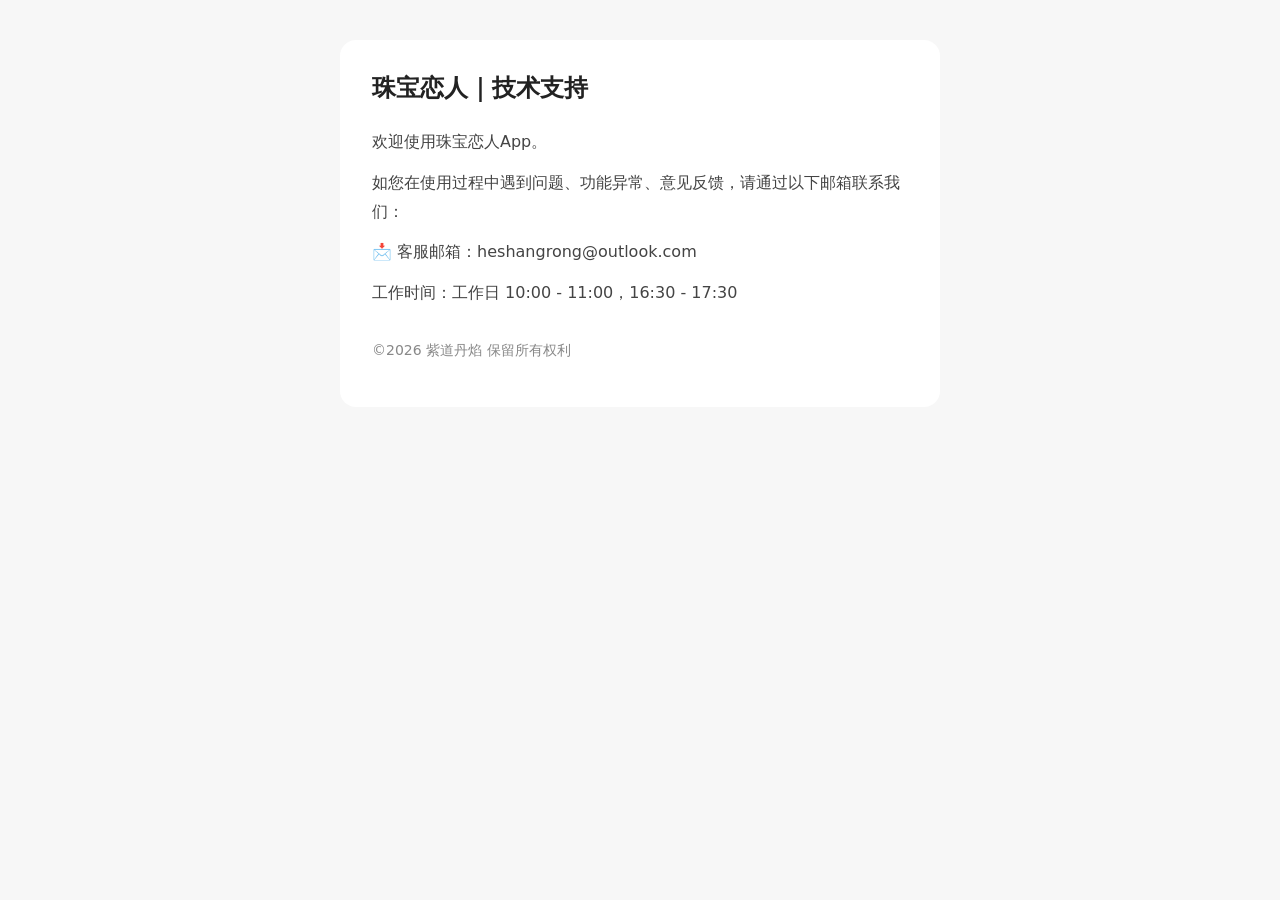
==== index.html @ eae20419 "Add initial HTML structure for support page" ====
<!DOCTYPE html>
<html lang="zh-CN">
<head>
    <meta charset="UTF-8">
    <meta name="viewport" content="width=device-width, initial-scale=1.0">
    <title>珠宝恋人 - 技术支持</title>
    <style>
        *{margin:0;padding:0;box-sizing:border-box;font-family:system-ui}
        body{background:#f7f7f7;padding:40px 20px;}
        .container{max-width:600px;margin:0 auto;background:#fff;padding:32px;border-radius:16px;}
        h1{font-size:24px;color:#222;margin-bottom:24px;}
        p{color:#444;line-height:1.8;margin:12px 0;font-size:16px;}
    </style>
</head>
<body>
    <div class="container">
        <h1>珠宝恋人｜技术支持</h1>
        <p>欢迎使用珠宝恋人App。</p>
        <p>如您在使用过程中遇到问题、功能异常、意见反馈，请通过以下邮箱联系我们：</p>
        <p>📩 客服邮箱：heshangrong@outlook.com</p>
        <p>工作时间：工作日 10:00 - 11:00，16:30 - 17:30</p>
        <p style="margin-top:30px;color:#888;font-size:14px;">©2026 紫道丹焰 保留所有权利</p>
    </div>
</body>
</html>
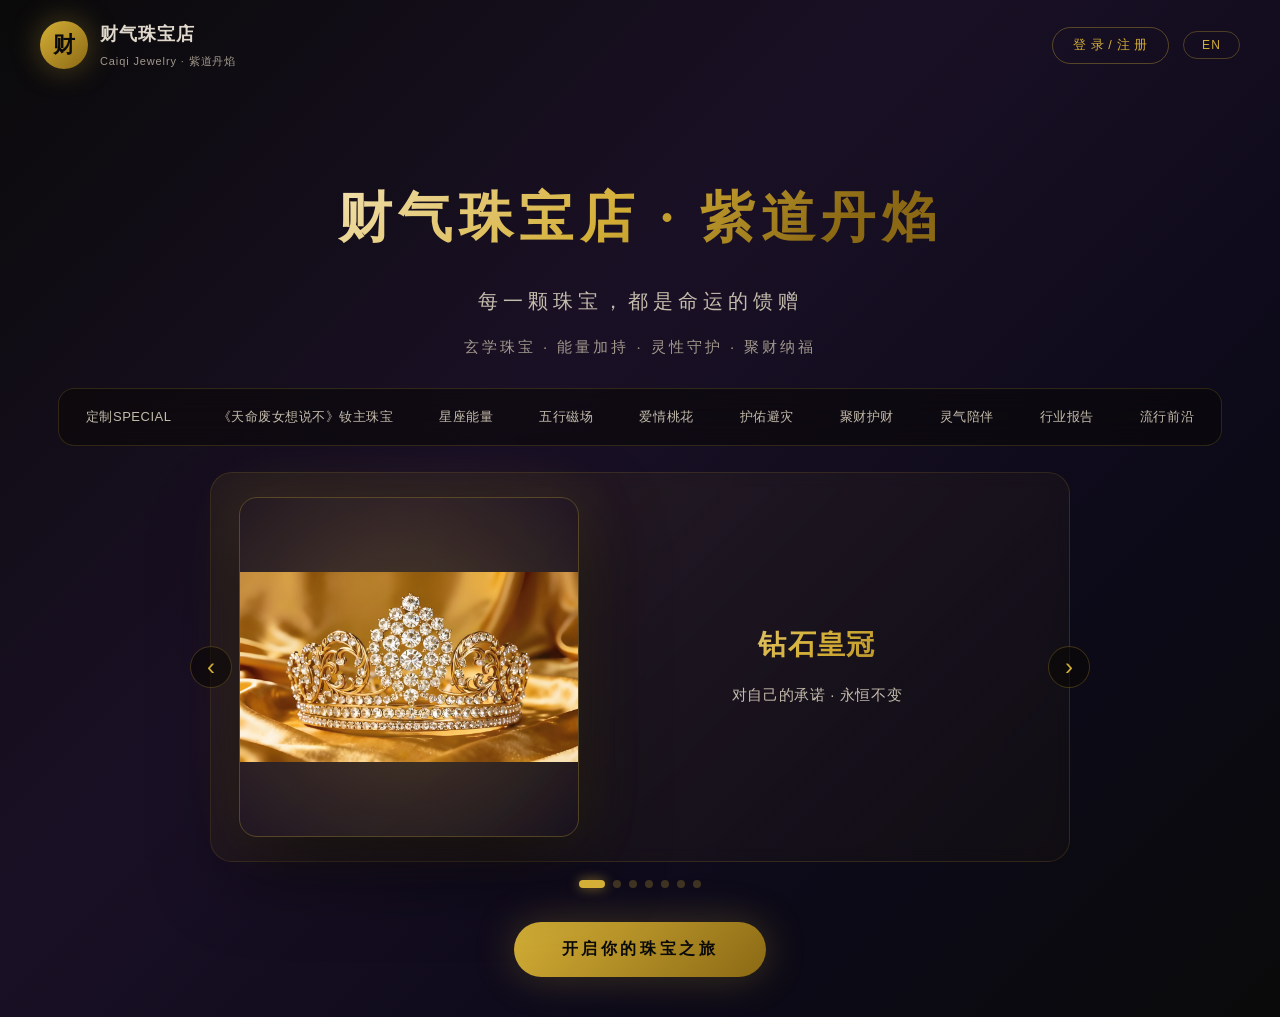
==== commit fd2766d0: "财气珠宝店网站初始版本 - 横向菜单栏Tab切换（10个分类+公司简介） - 登录注册模块（含用户协议/隐私政策/忘记密码） - 首页珠宝轮播展示 - 中英文双语切换 - 响应式设计（桌面+移动端）" ====
--- a/index.html
+++ b/index.html
@@ -1,25 +1,5618 @@
 <!DOCTYPE html>
 <html lang="zh-CN">
 <head>
-    <meta charset="UTF-8">
-    <meta name="viewport" content="width=device-width, initial-scale=1.0">
-    <title>珠宝恋人 - 技术支持</title>
-    <style>
-        *{margin:0;padding:0;box-sizing:border-box;font-family:system-ui}
-        body{background:#f7f7f7;padding:40px 20px;}
-        .container{max-width:600px;margin:0 auto;background:#fff;padding:32px;border-radius:16px;}
-        h1{font-size:24px;color:#222;margin-bottom:24px;}
-        p{color:#444;line-height:1.8;margin:12px 0;font-size:16px;}
-    </style>
+<meta charset="UTF-8">
+<meta name="viewport" content="width=device-width,initial-scale=1.0">
+<title>财气珠宝店 · 紫道丹焰 | 珠宝恋人同款品质 · 定制SPECIAL · 九紫离火转运臻品</title>
+<meta name="description" content="财气珠宝店——紫道丹焰（海口）智能科技有限公司旗下珠宝线上品牌，主营翡翠、和田玉、珍珠、水晶、南红、碧玺、非洲翠等，私人定制、假一赔三、终身保养。">
+<link rel="stylesheet" href="styles.css">
 </head>
 <body>
-    <div class="container">
-        <h1>珠宝恋人｜技术支持</h1>
-        <p>欢迎使用珠宝恋人App。</p>
-        <p>如您在使用过程中遇到问题、功能异常、意见反馈，请通过以下邮箱联系我们：</p>
-        <p>📩 客服邮箱：heshangrong@outlook.com</p>
-        <p>工作时间：工作日 10:00 - 11:00，16:30 - 17:30</p>
-        <p style="margin-top:30px;color:#888;font-size:14px;">©2026 紫道丹焰 保留所有权利</p>
+
+<!-- ====== 首页 HERO ====== -->
+<section class="hero">
+  <div class="hero-bg"></div>
+  <div class="hero-particles"></div>
+
+  <!-- 首页 Header：右上角登录/注册 + 中英文 -->
+  <header class="hero-header">
+    <div class="hero-header-inner">
+      <div class="hero-brand">
+        <div class="hero-logo">财</div>
+        <div class="hero-brand-text">
+          <div class="hero-brand-main">财气珠宝店</div>
+          <div class="hero-brand-sub">Caiqi Jewelry · 紫道丹焰</div>
+        </div>
+      </div>
+      <div class="hero-header-right">
+        <div id="hero-login-wrap"><button class="header-btn-login" onclick="openAuth('login')">登 录 / 注 册</button></div>
+        <div id="hero-user-wrap" style="display:none;position:relative">
+          <div class="user-chip" onclick="document.querySelector('#hero-user-wrap .user-menu').classList.toggle('open')">
+            <div class="user-avatar">财</div><div class="name">财友</div>
+          </div>
+          <div class="user-menu" style="right:0">
+            <div class="um-phone">账号：--</div>
+            <button onclick="doLogout()">退出登录</button>
+          </div>
+        </div>
+        <button class="lang-toggle" onclick="toggleLang()">EN</button>
+      </div>
     </div>
+  </header>
+
+  <!-- 首页横向菜单：10个分类模块 -->
+<!-- 首页主内容区 -->
+  <div class="hero-content">
+    <h1 class="hero-title">财气珠宝店 · 紫道丹焰</h1>
+    <p class="hero-subtitle">每一颗珠宝，都是命运的馈赠</p>
+    <p class="hero-desc">玄学珠宝 · 能量加持 · 灵性守护 · 聚财纳福</p>
+
+    <!-- 首页横向菜单：10个分类模块（在文字下方展示） -->
+    <nav class="hero-tab-wrap-inline">
+
+    <div class="hero-tabs"><button class="hero-tab" onclick="openAppToTab('custom')">定制SPECIAL</button><button class="hero-tab" onclick="openAppToTab('destiny')">《天命废女想说不》钕主珠宝</button><button class="hero-tab" onclick="openAppToTab('five-elements')">星座能量</button><button class="hero-tab" onclick="openAppToTab('wuxing')">五行磁场</button><button class="hero-tab" onclick="openAppToTab('love')">爱情桃花</button><button class="hero-tab" onclick="openAppToTab('protection')">护佑避灾</button><button class="hero-tab" onclick="openAppToTab('wealth')">聚财护财</button><button class="hero-tab" onclick="openAppToTab('spirit')">灵气陪伴</button><button class="hero-tab" onclick="openAppToTab('report')">行业报告</button><button class="hero-tab" onclick="openAppToTab('popular')">流行前沿</button></div>
+  
+    </nav>
+
+    <!-- 珠宝轮播（中央，左-右轮流自动展示） -->
+    
+  <div class="hero-carousel" id="hero-carousel">
+    
+    <div class="carousel-slide active" data-idx="0">
+      <div class="carousel-img-wrap">
+        <img src="images/diamond-crown.jpg" alt="钻石皇冠">
+        <div class="carousel-glow"></div>
+      </div>
+      <div class="carousel-caption">
+        <h3 class="carousel-name">钻石皇冠</h3>
+        <p class="carousel-tagline">对自己的承诺 · 永恒不变</p>
+      </div>
+    </div>
+    <div class="carousel-slide" data-idx="1">
+      <div class="carousel-img-wrap">
+        <img src="images/feicui.png" alt="高冰翡翠手镯">
+        <div class="carousel-glow"></div>
+      </div>
+      <div class="carousel-caption">
+        <h3 class="carousel-name">高冰翡翠手镯</h3>
+        <p class="carousel-tagline">传家之宝 · 三代守护</p>
+      </div>
+    </div>
+    <div class="carousel-slide" data-idx="2">
+      <div class="carousel-img-wrap">
+        <img src="images/hulu.jpg" alt="非洲翠葫芦">
+        <div class="carousel-glow"></div>
+      </div>
+      <div class="carousel-caption">
+        <h3 class="carousel-name">非洲翠葫芦</h3>
+        <p class="carousel-tagline">福禄双全 · 百煞不侵</p>
+      </div>
+    </div>
+    <div class="carousel-slide" data-idx="3">
+      <div class="carousel-img-wrap">
+        <img src="images/nanhong.jpg" alt="南红柿子红">
+        <div class="carousel-glow"></div>
+      </div>
+      <div class="carousel-caption">
+        <h3 class="carousel-name">南红柿子红</h3>
+        <p class="carousel-tagline">赤血丹心 · 一世守护</p>
+      </div>
+    </div>
+    <div class="carousel-slide" data-idx="4">
+      <div class="carousel-img-wrap">
+        <img src="images/lanshuijing-ring.jpg" alt="蓝宝石戒指">
+        <div class="carousel-glow"></div>
+      </div>
+      <div class="carousel-caption">
+        <h3 class="carousel-name">蓝宝石戒指</h3>
+        <p class="carousel-tagline">真理之石 · 真实之美</p>
+      </div>
+    </div>
+    <div class="carousel-slide" data-idx="5">
+      <div class="carousel-img-wrap">
+        <img src="images/hetianyu.jpg" alt="和田玉手镯">
+        <div class="carousel-glow"></div>
+      </div>
+      <div class="carousel-caption">
+        <h3 class="carousel-name">和田玉手镯</h3>
+        <p class="carousel-tagline">文财神庇佑 · 财富自来</p>
+      </div>
+    </div>
+    <div class="carousel-slide" data-idx="6">
+      <div class="carousel-img-wrap">
+        <img src="images/biyu.jpg" alt="和田玉碧玉项链">
+        <div class="carousel-glow"></div>
+      </div>
+      <div class="carousel-caption">
+        <h3 class="carousel-name">和田玉碧玉项链</h3>
+        <p class="carousel-tagline">母女连心 · 世代相传</p>
+      </div>
+    </div>
+    <button class="carousel-arrow prev" onclick="carouselPrev()">‹</button><button class="carousel-arrow next" onclick="carouselNext()">›</button>
+    <div class="carousel-dots"><button class="carousel-dot active" onclick="carouselGo(0)"></button><button class="carousel-dot" onclick="carouselGo(1)"></button><button class="carousel-dot" onclick="carouselGo(2)"></button><button class="carousel-dot" onclick="carouselGo(3)"></button><button class="carousel-dot" onclick="carouselGo(4)"></button><button class="carousel-dot" onclick="carouselGo(5)"></button><button class="carousel-dot" onclick="carouselGo(6)"></button></div>
+  </div>
+
+
+    <button class="hero-cta" onclick="enterApp()">开启你的珠宝之旅</button>
+  </div>
+</section>
+
+<!-- ====== 主应用 ====== -->
+<div class="main-app">
+  <header class="app-header">
+    <div class="app-header-inner">
+      <div class="app-logo" onclick="backToHero()" title="返回首页">
+        <div class="app-logo-icon">财</div>
+        <div class="app-logo-text">
+          <div class="main">财气珠宝店</div>
+          <div class="sub">紫道丹焰 · 线上全域</div>
+        </div>
+      </div>
+
+      <div style="display:flex;align-items:center;gap:14px;flex-shrink:0">
+        <div id="header-login-wrap"><button class="header-btn-login" onclick="openAuth('login')">登 录 / 注 册</button></div>
+        <div id="header-user-wrap" style="display:none;position:relative">
+          <div class="user-chip" onclick="document.querySelector('#header-user-wrap .user-menu').classList.toggle('open')">
+            <div class="user-avatar">财</div><div class="name">财友</div>
+          </div>
+          <div class="user-menu">
+            <div class="um-phone">账号：--</div>
+            <button onclick="doLogout()">退出登录</button>
+          </div>
+        </div>
+        <button class="lang-toggle" onclick="toggleLang()">EN</button>
+        <button class="mobile-menu-btn" onclick="document.querySelector('.mobile-drawer').classList.toggle('open')">☰</button>
+      </div>
+    </div>
+  </header>
+
+  <div class="mobile-drawer">
+    <button class="active" data-tab="company" onclick="switchTab('company',this)">公司简介</button><button class="" data-tab="custom" onclick="switchTab('custom',this)">定制SPECIAL</button><button class="" data-tab="destiny" onclick="switchTab('destiny',this)">《天命废女想说不》钕主珠宝</button><button class="" data-tab="five-elements" onclick="switchTab('five-elements',this)">星座能量</button><button class="" data-tab="wuxing" onclick="switchTab('wuxing',this)">五行磁场</button><button class="" data-tab="love" onclick="switchTab('love',this)">爱情桃花</button><button class="" data-tab="protection" onclick="switchTab('protection',this)">护佑避灾</button><button class="" data-tab="wealth" onclick="switchTab('wealth',this)">聚财护财</button><button class="" data-tab="spirit" onclick="switchTab('spirit',this)">灵气陪伴</button><button class="" data-tab="report" onclick="switchTab('report',this)">行业报告</button><button class="" data-tab="popular" onclick="switchTab('popular',this)">流行前沿</button>
+  </div>
+
+  <main class="tab-content-wrap">
+    <div id="tab-company" class="tab-panel active"><div class="tab-padding">
+  <nav class="app-nav tabs-inside-tab">        <div class="app-nav-tabs"><button class="tab-btn active" data-tab="company" onclick="switchTab('company',this)">公司简介</button><button class="tab-btn " data-tab="custom" onclick="switchTab('custom',this)">定制SPECIAL</button><button class="tab-btn " data-tab="destiny" onclick="switchTab('destiny',this)">《天命废女想说不》钕主珠宝</button><button class="tab-btn " data-tab="five-elements" onclick="switchTab('five-elements',this)">星座能量</button><button class="tab-btn " data-tab="wuxing" onclick="switchTab('wuxing',this)">五行磁场</button><button class="tab-btn " data-tab="love" onclick="switchTab('love',this)">爱情桃花</button><button class="tab-btn " data-tab="protection" onclick="switchTab('protection',this)">护佑避灾</button><button class="tab-btn " data-tab="wealth" onclick="switchTab('wealth',this)">聚财护财</button><button class="tab-btn " data-tab="spirit" onclick="switchTab('spirit',this)">灵气陪伴</button><button class="tab-btn " data-tab="report" onclick="switchTab('report',this)">行业报告</button><button class="tab-btn " data-tab="popular" onclick="switchTab('popular',this)">流行前沿</button></div></nav>
+<div class="brand-intro-wrap fade-in">
+    <div class="brand-header">
+      <h2>关于 · 财气珠宝店</h2>
+      <div class="brand-header-line"></div>
+      <p class="brand-slogan">东方玉道 · 财气共生</p>
+    </div>
+    <div class="brand-intro-card">
+      <div class="brand-intro-text">
+        <p>财气珠宝店是紫道丹焰（海口）智能科技有限公司珠宝业务线上店铺，主营翡翠、和田玉、珍珠、水晶、南红、碧玺、非洲翠等各类珠宝，可结合顾客审美和能量场为用户进行高端定制，也拥有批量化珠宝产品，口碑出众，一直备受消费者喜爱。</p>
+        <p>品牌跟随时代脚步，开始布局线上全域渠道，先后入驻淘宝、微信、抖音、小红书四大平台，以 "财气珠宝店" 为店铺品牌名，打造 "线上品鉴 + 线下体验 + 私人定制" 的全链路服务模式：</p>
+        <div class="intro-channels">
+          <div class="intro-channel-box">
+            <div class="channel-ic">淘</div>
+            <div class="channel-body">
+              <div class="channel-title">淘宝</div>
+              <div class="channel-desc">搜索店铺<span class="hl">“财气珠宝大促店支持私人定制”</span>，专属你的翡翠臻品，匠心打造独一无二的腕间风华。</div>
+            </div>
+          </div>
+          <div class="intro-channel-box">
+            <div class="channel-ic">微</div>
+            <div class="channel-body">
+              <div class="channel-title">微信</div>
+              <div class="channel-desc">搜索店铺<span class="hl">“财气珠宝店”</span>，一键下单，财气和开心幸福速达。</div>
+            </div>
+          </div>
+          <div class="intro-channel-box">
+            <div class="channel-ic">抖</div>
+            <div class="channel-body">
+              <div class="channel-title">抖音</div>
+              <div class="channel-desc">搜索店铺<span class="hl">“财气珠宝店紫道丹焰公司”</span>，近距离感受高冰沙岛绿的绝美质感，福利不停。</div>
+            </div>
+          </div>
+          <div class="intro-channel-box">
+            <div class="channel-ic">书</div>
+            <div class="channel-body">
+              <div class="channel-title">小红书</div>
+              <div class="channel-desc">搜索店铺<span class="hl">“财气珠宝店 - 紫道丹焰公司”</span>，看高清实拍、真实买家秀，解锁更多佩戴与收藏干货。</div>
+            </div>
+          </div>
+        </div>
+        <p class="notice-box"><strong style="color:#d4af37">温馨提示：</strong>因需要质检，请能等15天发货的粉丝下单购买。各大平台不定时特价半天捡漏活动，关注店铺后留言客服有额外优惠。</p>
+        <p>产品在批量制造珠宝产品的基础上，全面深化私人定制服务，依托紫道丹焰公司设计团队，为客户提供专属玉石雕刻、款式设计、刻字纪念等定制方案，满足高端收藏、礼赠传承、个人佩戴、追求个性化的多元需求。附带权威珠宝检测证书，支持全国复检，确立 “假一赔三、终身保养” 的服务标准，成为消费者信赖的玉石保真品牌。</p>
+        <p>在高端定制方面，深耕天然 A 货翡翠、和田玉等领域，集原石甄选、设计雕琢、定制销售、文化传播于一体。品牌以 “东方玉道，财气共生” 为核心理念，将千年玉石文化与当代财运气脉深度融合，打造兼具佩戴美学、收藏价值与祥瑞寓意的传世珠宝。旗下产品覆盖手镯、吊坠、手串、摆件等全品类，以高冰翡翠、羊脂玉等稀缺材质为核心，为千万用户提供保真、可鉴、可传的高端玉石臻品，是国内影响力深入与口碑传播广的财玉文化品牌。</p>
+        <div class="contact-wrap">
+          <div class="contact-row">📧 &nbsp;联系邮箱：<span class="hl">heshangrong@outlook.com</span></div>
+          <div class="contact-row">💬 &nbsp;微信客服：<span class="hl">cdcdc13513</span></div>
+        </div>
+      </div>
+    </div>
+  </div>
+</div></div><div id="tab-custom" class="tab-panel"><div class="tab-padding"><div class="tab-header fade-in">
+  <h2 class="tab-title">定制SPECIAL</h2>
+  <div class="tab-title-line"></div>
+  <p class="tab-subtitle">—— 每件珠宝都有生命，等待它的有缘人 ——</p>
+</div>
+<nav class="app-nav tabs-inside-tab">        <div class="app-nav-tabs"><button class="tab-btn active" data-tab="company" onclick="switchTab('company',this)">公司简介</button><button class="tab-btn " data-tab="custom" onclick="switchTab('custom',this)">定制SPECIAL</button><button class="tab-btn " data-tab="destiny" onclick="switchTab('destiny',this)">《天命废女想说不》钕主珠宝</button><button class="tab-btn " data-tab="five-elements" onclick="switchTab('five-elements',this)">星座能量</button><button class="tab-btn " data-tab="wuxing" onclick="switchTab('wuxing',this)">五行磁场</button><button class="tab-btn " data-tab="love" onclick="switchTab('love',this)">爱情桃花</button><button class="tab-btn " data-tab="protection" onclick="switchTab('protection',this)">护佑避灾</button><button class="tab-btn " data-tab="wealth" onclick="switchTab('wealth',this)">聚财护财</button><button class="tab-btn " data-tab="spirit" onclick="switchTab('spirit',this)">灵气陪伴</button><button class="tab-btn " data-tab="report" onclick="switchTab('report',this)">行业报告</button><button class="tab-btn " data-tab="popular" onclick="switchTab('popular',this)">流行前沿</button></div></nav>
+<div class="products-grid">
+
+    <article class="product-card fade-in">
+      <div class="product-img-wrap">
+        <img src="images/feicui.png" alt="翡翠定制手镯" loading="lazy">
+      </div>
+      <div class="product-body">
+        <h3 class="product-name">翡翠定制手镯</h3>
+        <div class="product-section">
+          <div class="product-sec-label">图文介绍</div>
+          <div class="product-sec-content">精选缅甸老坑A货高冰翡翠原石，传承匠人手工雕琢，镯形圆润饱满，水头清透。支持私人定制刻字、内嵌生辰石、融合家族徽章等个性化元素，每一件都是独一无二。</div>
+        </div>
+        <div class="product-section">
+          <div class="product-sec-label">感人故事</div>
+          <div class="product-sec-content story-text">"那是祖母留给母亲的嫁妆，母亲说，等我出嫁那天，它会戴在我的手上。"——客户林女士找到我们时，手里攥着一块传家的翡翠原石。她说祖母当年是戴着这只手镯从潮汕一路走到南洋，手镯碎了，但原石一直留着。我们的师傅花了三个月，把这块承载了三代女性记忆的原石，重新雕琢成了一只更柔和、更温润的福镯。林女士婚礼那天，手镯戴上手腕的瞬间，她和母亲都哭了。不是因为石头有多贵，是因为祖母好像回来了。</div>
+        </div>
+        <div class="product-section">
+          <div class="product-sec-label">玄学功效</div>
+          <div class="product-sec-content meta-text">翡翠属土，主脾胃，对应人体中丹田能量中心。传世老翡承载家族气运，能温养佩戴者先天元气，招正缘、镇家宅、保三代平安顺遂。传家镯佩戴左手，玉气入心经，可化解流年煞星。</div>
+        </div>
+        <div class="product-actions">
+          <button class="product-btn primary" onclick="openAuth('login')">咨询客服 · 选购</button>
+          <button class="product-btn ghost" onclick="openAuth('login')">私人定制</button>
+        </div>
+      </div>
+    </article>
+    </div></div></div><div id="tab-destiny" class="tab-panel"><div class="tab-padding"><div class="tab-header fade-in">
+  <h2 class="tab-title">《天命废女想说不》钕主珠宝</h2>
+  <div class="tab-title-line"></div>
+  <p class="tab-subtitle">—— 每件珠宝都有生命，等待它的有缘人 ——</p>
+</div>
+<nav class="app-nav tabs-inside-tab">        <div class="app-nav-tabs"><button class="tab-btn active" data-tab="company" onclick="switchTab('company',this)">公司简介</button><button class="tab-btn " data-tab="custom" onclick="switchTab('custom',this)">定制SPECIAL</button><button class="tab-btn " data-tab="destiny" onclick="switchTab('destiny',this)">《天命废女想说不》钕主珠宝</button><button class="tab-btn " data-tab="five-elements" onclick="switchTab('five-elements',this)">星座能量</button><button class="tab-btn " data-tab="wuxing" onclick="switchTab('wuxing',this)">五行磁场</button><button class="tab-btn " data-tab="love" onclick="switchTab('love',this)">爱情桃花</button><button class="tab-btn " data-tab="protection" onclick="switchTab('protection',this)">护佑避灾</button><button class="tab-btn " data-tab="wealth" onclick="switchTab('wealth',this)">聚财护财</button><button class="tab-btn " data-tab="spirit" onclick="switchTab('spirit',this)">灵气陪伴</button><button class="tab-btn " data-tab="report" onclick="switchTab('report',this)">行业报告</button><button class="tab-btn " data-tab="popular" onclick="switchTab('popular',this)">流行前沿</button></div></nav>
+<div class="products-grid">
+
+    <article class="product-card fade-in">
+      <div class="product-img-wrap">
+        <img src="images/nanhong.jpg" alt="南红吊坠" loading="lazy">
+      </div>
+      <div class="product-body">
+        <h3 class="product-name">南红吊坠</h3>
+        <div class="product-section">
+          <div class="product-sec-label">图文介绍</div>
+          <div class="product-sec-content">保山南红杨柳料，满色满肉柿子红，无裂无杂，胶质感强。大师兄本命守护石，可作吊坠贴心口佩戴，也可串作手串。</div>
+        </div>
+        <div class="product-section">
+          <div class="product-sec-label">感人故事</div>
+          <div class="product-sec-content story-text">"微微，别怕。有这颗南红在，我就一直在。"——上一世，大师兄把这枚南红挂在她颈间的那天，也是他为她挡下致命一击的那天。南红温热的像他的血，滴在她心口。这一世她在地摊上又看到这枚南红时，摊主说它是"不详之物"，每一任主人都死于非命。微微笑着把它戴上："那是他在等我，回家。"</div>
+        </div>
+        <div class="product-section">
+          <div class="product-sec-label">玄学功效</div>
+          <div class="product-sec-content meta-text">南红属火，主心脉，又名"赤玉"。可驱散体内寒邪，补命门真火，强心提神。对感情伤、背叛伤、抑郁倾向有强烈的安抚作用。佩戴南红者，在危急关头会有一股神秘力量托底——这是深爱之人的守护，穿越生死而来。</div>
+        </div>
+        <div class="product-actions">
+          <button class="product-btn primary" onclick="openAuth('login')">咨询客服 · 选购</button>
+          <button class="product-btn ghost" onclick="openAuth('login')">私人定制</button>
+        </div>
+      </div>
+    </article>
+    
+    <article class="product-card fade-in">
+      <div class="product-img-wrap">
+        <img src="images/feicui.png" alt="高冰翡翠手镯" loading="lazy">
+      </div>
+      <div class="product-body">
+        <h3 class="product-name">高冰翡翠手镯</h3>
+        <div class="product-section">
+          <div class="product-sec-label">图文介绍</div>
+          <div class="product-sec-content">高冰种飘花翡翠，莹润通透如月光凝结，镯壁薄而有韧性，敲击声如凤鸣清脆。微微本命守护镯，每一道飘花都对应一次前世记忆。</div>
+        </div>
+        <div class="product-section">
+          <div class="product-sec-label">感人故事</div>
+          <div class="product-sec-content story-text">微微睁开眼，发现自己又回到了被陷害的那一天。手腕上这只高冰翡翠手镯，是上一世母亲偷偷塞进她手里的最后一件遗物。"孩子，记住，玉能保魂。"轮回千载，当她在万丈深渊里即将魂飞魄散时，是这只手镯发出一道温润的光，把她一缕残魂拉了回来。这一世，她不再是任人欺凌的废女。她摸着腕间的冰凉，眼底是千年不灭的火："这一世，我要让所有对不起我的人，一一跪下。"</div>
+        </div>
+        <div class="product-section">
+          <div class="product-sec-label">玄学功效</div>
+          <div class="product-sec-content meta-text">高冰翡翠属太阴水，主神魂守护。佩戴可锁三魂七魄，抵挡小人暗算、邪祟夺舍。对被下符、被下降头、被夺气运者有奇效。微微佩戴的这只手镯，蕴含九次轮回的本命灵气，能逆转命盘，让"废女"重生。</div>
+        </div>
+        <div class="product-actions">
+          <button class="product-btn primary" onclick="openAuth('login')">咨询客服 · 选购</button>
+          <button class="product-btn ghost" onclick="openAuth('login')">私人定制</button>
+        </div>
+      </div>
+    </article>
+    
+    <article class="product-card fade-in">
+      <div class="product-img-wrap">
+        <img src="images/jiuzili.jpg" alt="和田玉烟紫手串" loading="lazy">
+      </div>
+      <div class="product-body">
+        <h3 class="product-name">和田玉烟紫手串</h3>
+        <div class="product-section">
+          <div class="product-sec-label">图文介绍</div>
+          <div class="product-sec-content">青海料烟紫和田玉，颜色由浅灰紫到深茄紫渐变，每颗珠子如雾中薰衣草。108颗佛珠形制，可绕腕四圈，也可作长项链。</div>
+        </div>
+        <div class="product-section">
+          <div class="product-sec-label">感人故事</div>
+          <div class="product-sec-content story-text">"九紫离火，火生土，土生金。微微，你五行缺火，我给你求了这串烟紫。"——师尊在她入师门那天，亲手给她戴上。后来全宗门都背叛她时，只有师尊站在她这边，被万箭穿心而死。手串断了，珠子散了一地。这一世，她走遍千山万水，一颗颗把它们找回来。第八颗珠子找到的那天晚上，她梦见师尊摸着她的头说："微微，你长大了。"</div>
+        </div>
+        <div class="product-section">
+          <div class="product-sec-label">玄学功效</div>
+          <div class="product-sec-content meta-text">和田玉烟紫对应九紫离火运，可补火行，招正财、正缘、贵人运。2024-2043年九紫当运，佩戴烟紫手串可接天运，适合创作者、创业者、求名求利者。散珠重聚，寓意破镜重圆，可修复破碎的师徒、亲人缘分。</div>
+        </div>
+        <div class="product-actions">
+          <button class="product-btn primary" onclick="openAuth('login')">咨询客服 · 选购</button>
+          <button class="product-btn ghost" onclick="openAuth('login')">私人定制</button>
+        </div>
+      </div>
+    </article>
+    
+    <article class="product-card fade-in">
+      <div class="product-img-wrap">
+        <img src="images/qingshui.jpg" alt="和田玉晴水手串" loading="lazy">
+      </div>
+      <div class="product-body">
+        <h3 class="product-name">和田玉晴水手串</h3>
+        <div class="product-section">
+          <div class="product-sec-label">图文介绍</div>
+          <div class="product-sec-content">新疆和田若羌晴水料，颜色像雨后的天空，清澈透亮带一点淡淡的蓝绿，油性十足，越戴越润。</div>
+        </div>
+        <div class="product-section">
+          <div class="product-sec-label">感人故事</div>
+          <div class="product-sec-content story-text">微微第一次离开家时，是一个春雨淅沥的清晨。父亲什么话也没说，只是把这串晴水手串塞进她手心。后来她在宗门受尽欺凌，每次想轻生时，都把手串贴在脸上——那触感就像父亲粗糙的、常年劳作的手掌。"爹爹，我再撑一天。"——她不知道的是，父亲当年为了凑齐这串晴水的玉料，在昆仑山挖了三年玉，每一颗珠子都是他亲手选的。</div>
+        </div>
+        <div class="product-section">
+          <div class="product-sec-label">玄学功效</div>
+          <div class="product-sec-content meta-text">晴水属水，主肾、主智、主记忆。佩戴可安神助眠，缓解焦虑恐惧，疗愈内在小孩。对童年创伤、离家孤独、思乡念亲有奇效。父亲的爱通过玉石传递，玉气入肾经，可固本培元，增强生命力。</div>
+        </div>
+        <div class="product-actions">
+          <button class="product-btn primary" onclick="openAuth('login')">咨询客服 · 选购</button>
+          <button class="product-btn ghost" onclick="openAuth('login')">私人定制</button>
+        </div>
+      </div>
+    </article>
+    
+    <article class="product-card fade-in">
+      <div class="product-img-wrap">
+        <img src="images/hulu.jpg" alt="非洲翠葫芦吊坠" loading="lazy">
+      </div>
+      <div class="product-body">
+        <h3 class="product-name">非洲翠葫芦吊坠</h3>
+        <div class="product-section">
+          <div class="product-sec-label">图文介绍</div>
+          <div class="product-sec-content">非洲翠A货，满绿浓阳，雕刻成饱满的小葫芦，藤叶栩栩如生。背后有天然石纹，像祖母的手掌纹，每一件都是孤品。</div>
+        </div>
+        <div class="product-section">
+          <div class="product-sec-label">感人故事</div>
+          <div class="product-sec-content story-text">"葫芦"谐音"福禄"，微微的祖母说："女孩子戴葫芦，一辈子有福有禄，有人疼。"祖母的那只翡翠葫芦，被她藏在发簪里，战乱时全家被追杀，是祖母把她塞进枯井里，用身体挡住了追兵。井里黑了三天三夜，她饿了就啃指甲，渴了就舔井壁上的水，最后被找到时，只剩一口气，手里还紧紧攥着从祖母发簪上掉下来的这只小葫芦。后来她成为最强龙女时，这只葫芦永远挂在她的颈间。</div>
+        </div>
+        <div class="product-section">
+          <div class="product-sec-label">玄学功效</div>
+          <div class="product-sec-content meta-text">葫芦是风水第一瑞器，"葫芦纳百煞"，可吸收周围负面能量。葫芦口小腹大，象征聚财、聚福、聚寿、聚子。非洲翠五行属木土，主肝脾健康，对妇科、肠胃、抑郁有调节作用。祖传葫芦可承接祖先护佑，是避灾护主之极品。</div>
+        </div>
+        <div class="product-actions">
+          <button class="product-btn primary" onclick="openAuth('login')">咨询客服 · 选购</button>
+          <button class="product-btn ghost" onclick="openAuth('login')">私人定制</button>
+        </div>
+      </div>
+    </article>
+    
+    <article class="product-card fade-in">
+      <div class="product-img-wrap">
+        <img src="images/biyu.jpg" alt="和田玉碧玉项链" loading="lazy">
+      </div>
+      <div class="product-body">
+        <h3 class="product-name">和田玉碧玉项链</h3>
+        <div class="product-section">
+          <div class="product-sec-label">图文介绍</div>
+          <div class="product-sec-content">俄料7号矿碧玉，色泽菠菜绿，黑点极少，油润细腻。18K金镶嵌，链长45cm，吊坠重12.8g。微微师姐本命守护石。</div>
+        </div>
+        <div class="product-section">
+          <div class="product-sec-label">感人故事</div>
+          <div class="product-sec-content story-text">微微第一次穿女装是在十六岁生日那天。师姐把这串碧玉项链戴在她颈间，她看着镜子里的自己，突然哭了——她从小被当作男孩子养大，从来不知道自己也可以这么美。后来师姐为了替她顶罪，被宗门活活烧死，死前唯一的遗愿是："让微微穿一次裙子。"这一世微微在师姐的坟前穿上了嫁衣，把碧玉项链挂在墓碑上："师姐，你看，我会美给你看的。"风拂过，坟上的草轻轻摇摆，像师姐在点头。</div>
+        </div>
+        <div class="product-section">
+          <div class="product-sec-label">玄学功效</div>
+          <div class="product-sec-content meta-text">碧玉属木，主肝、主春、主生发之气。碧玉绿色对应心轮第四脉，可开启爱心，治愈情伤，增强女性柔美气场。女子长期佩戴碧玉，会越来越好看，越来越有女人味，吸引正缘桃花。对同性友情（姐妹缘）也有极大加持。</div>
+        </div>
+        <div class="product-actions">
+          <button class="product-btn primary" onclick="openAuth('login')">咨询客服 · 选购</button>
+          <button class="product-btn ghost" onclick="openAuth('login')">私人定制</button>
+        </div>
+      </div>
+    </article>
+    
+    <article class="product-card fade-in">
+      <div class="product-img-wrap">
+        <img src="images/bixi.jpg" alt="碧玺项链手串" loading="lazy">
+      </div>
+      <div class="product-body">
+        <h3 class="product-name">碧玺项链手串</h3>
+        <div class="product-section">
+          <div class="product-sec-label">图文介绍</div>
+          <div class="product-sec-content">巴西老料糖果碧玺，彩虹配色，包含红粉橙黄蓝绿紫七种主色。每颗珠子颜色不同，没有两颗一样的。可做项链也可做手串三圈佩戴。</div>
+        </div>
+        <div class="product-section">
+          <div class="product-sec-label">感人故事</div>
+          <div class="product-sec-content story-text">碧玺，又名"落雁石"——"碧云天，黄花地，西风紧，北雁南飞。"相传王昭君出塞时，怀中抱着的就是一串碧玺。她走在漫天黄沙里，回头望了一眼长安，眼泪滴在碧玺上，变成了最绚丽的彩虹色。微微在重生后第一个买下的就是碧玺。她说："碧玺是出塞女子的泪，也是强者的铠甲。哭完了，就往前。别回头。"</div>
+        </div>
+        <div class="product-section">
+          <div class="product-sec-label">玄学功效</div>
+          <div class="product-sec-content meta-text">碧玺是"水晶之母"，七彩碧玺对应七脉轮，可同时打开并平衡全部能量中心。辟邪第一（"碧玺"谐音"避邪"），可防小人、挡煞、招贵人。对感情不顺、事业受阻、家庭不和者有奇效。碧玺遇热会带电，又名"电气石"，可加速人体能量循环，转运效果最快。</div>
+        </div>
+        <div class="product-actions">
+          <button class="product-btn primary" onclick="openAuth('login')">咨询客服 · 选购</button>
+          <button class="product-btn ghost" onclick="openAuth('login')">私人定制</button>
+        </div>
+      </div>
+    </article>
+    </div></div></div><div id="tab-five-elements" class="tab-panel"><div class="tab-padding"><div class="tab-header fade-in">
+  <h2 class="tab-title">星座能量</h2>
+  <div class="tab-title-line"></div>
+  <p class="tab-subtitle">—— 每件珠宝都有生命，等待它的有缘人 ——</p>
+</div>
+<nav class="app-nav tabs-inside-tab">        <div class="app-nav-tabs"><button class="tab-btn active" data-tab="company" onclick="switchTab('company',this)">公司简介</button><button class="tab-btn " data-tab="custom" onclick="switchTab('custom',this)">定制SPECIAL</button><button class="tab-btn " data-tab="destiny" onclick="switchTab('destiny',this)">《天命废女想说不》钕主珠宝</button><button class="tab-btn " data-tab="five-elements" onclick="switchTab('five-elements',this)">星座能量</button><button class="tab-btn " data-tab="wuxing" onclick="switchTab('wuxing',this)">五行磁场</button><button class="tab-btn " data-tab="love" onclick="switchTab('love',this)">爱情桃花</button><button class="tab-btn " data-tab="protection" onclick="switchTab('protection',this)">护佑避灾</button><button class="tab-btn " data-tab="wealth" onclick="switchTab('wealth',this)">聚财护财</button><button class="tab-btn " data-tab="spirit" onclick="switchTab('spirit',this)">灵气陪伴</button><button class="tab-btn " data-tab="report" onclick="switchTab('report',this)">行业报告</button><button class="tab-btn " data-tab="popular" onclick="switchTab('popular',this)">流行前沿</button></div></nav>
+<div class="products-grid">
+
+    <article class="product-card fade-in">
+      <div class="product-img-wrap">
+        <img src="images/zishuijing.jpg" alt="紫水晶 · 水瓶本命" loading="lazy">
+      </div>
+      <div class="product-body">
+        <h3 class="product-name">紫水晶 · 水瓶本命</h3>
+        <div class="product-section">
+          <div class="product-sec-label">图文介绍</div>
+          <div class="product-sec-content">乌拉圭紫水晶深紫料，带天然冰裂棉絮，晶体通透。支持多种款式：圆珠手串、切面项链、水滴耳饰。</div>
+        </div>
+        <div class="product-section">
+          <div class="product-sec-label">感人故事</div>
+          <div class="product-sec-content story-text">酒神巴克斯在盛怒下，要让下一个见到的女子被野兽撕咬。路过的少女紫水晶（Amethyst）不幸中招。月神戴安娜为了救她，把她变成了一块透明的水晶。巴克斯酒醒后，追悔莫及，将手中葡萄酒倒在水晶上，水晶变成了紫色。从此，紫水晶成为清醒、节制、智慧的象征。水瓶座的你，像紫水晶一样，在这个浑浊的世界里保持清醒。不要害怕与众不同，你本就不该和他们一样。</div>
+        </div>
+        <div class="product-section">
+          <div class="product-sec-label">玄学功效</div>
+          <div class="product-sec-content meta-text">【五行属风·对应眉心轮】紫水晶对应第三眼，可开启直觉力、通灵能力、艺术天赋。玄学功效：增强记忆力、助学业考运、防小三、稳定情绪、改善失眠、化解脾气暴躁。水瓶座（1.20-2.18）本命守护石，也适合所有创作者、学生、修行者佩戴。</div>
+        </div>
+        <div class="product-actions">
+          <button class="product-btn primary" onclick="openAuth('login')">咨询客服 · 选购</button>
+          <button class="product-btn ghost" onclick="openAuth('login')">私人定制</button>
+        </div>
+      </div>
+    </article>
+    
+    <article class="product-card fade-in">
+      <div class="product-img-wrap">
+        <img src="images/diamond-crown.jpg" alt="钻石皇冠 · 白羊本命" loading="lazy">
+      </div>
+      <div class="product-body">
+        <h3 class="product-name">钻石皇冠 · 白羊本命</h3>
+        <div class="product-section">
+          <div class="product-sec-label">图文介绍</div>
+          <div class="product-sec-content">18K白金镶嵌1.08克拉E色VS1净度天然南非钻石，3EX切工，无荧光。皇冠设计灵感来自英国伊丽莎白二世加冕皇冠，侧边环绕24颗碎钻。附GIA国际权威证书，支持全国复检，假一赔三，终身保养。</div>
+        </div>
+        <div class="product-section">
+          <div class="product-sec-label">感人故事</div>
+          <div class="product-sec-content story-text">"妈妈，我想要一个皇冠。"小女孩趴在珠宝店玻璃上看了整整一下午。她妈妈叹了口气："宝贝，爸爸走了，我们没有钱……"小女孩懂事地点点头，但是眼睛里的光灭了。二十年后，这个女孩成为了自己王国里的女王。她戴着钻石皇冠走上领奖台时，说的第一句话是："我小时候买不起的那顶皇冠，今天，我自己给自己戴上了。"——没有人能夺走你头顶的光。如果命运不给你皇冠，那就自己打造一顶。钻石恒久远，一颗永流传。它不是男人给你的承诺，它是，你对自己的承诺。</div>
+        </div>
+        <div class="product-section">
+          <div class="product-sec-label">玄学功效</div>
+          <div class="product-sec-content meta-text">【五行属风·对应顶轮】钻石是地球上硬度最高的物质，对应人体第七脉轮——顶轮（Sahasrara）。玄学功效：① 净化身心灵七层气场，驱散一切负面能量；② 增强意志力，助事业登顶；③ 白羊（3.21-4.19）本命守护石，加持行动力与勇气；④ 抗抑郁、抗精神控制、抗PUA；⑤ 佩戴钻石者可吸引灵魂伴侣，建立永恒不变的爱情；⑥ 左手无名指戴钻，可接通宇宙财富能量通道，开启"躺赚模式"。</div>
+        </div>
+        <div class="product-actions">
+          <button class="product-btn primary" onclick="openAuth('login')">咨询客服 · 选购</button>
+          <button class="product-btn ghost" onclick="openAuth('login')">私人定制</button>
+        </div>
+      </div>
+    </article>
+    
+    <article class="product-card fade-in">
+      <div class="product-img-wrap">
+        <img src="images/zumulv.jpg" alt="祖母绿 · 金牛本命" loading="lazy">
+      </div>
+      <div class="product-body">
+        <h3 class="product-name">祖母绿 · 金牛本命</h3>
+        <div class="product-section">
+          <div class="product-sec-label">图文介绍</div>
+          <div class="product-sec-content">哥伦比亚木佐矿祖母绿，Muzo Green评级，微油，带天然花园（内部包体），每一颗都是独一无二的"花园宝石"。</div>
+        </div>
+        <div class="product-section">
+          <div class="product-sec-label">感人故事</div>
+          <div class="product-sec-content story-text">古巴比伦的农神把第一粒祖母绿种子埋在两河流域。她守了它一千年——等它发芽、等它抽叶、等它在千年后的春天，开出一朵绿色的花。"你为什么等那么久？"其他神明问她。农神笑着说："好的东西，都值得等。真正的财富，从来不是一夜暴富。是春种、夏耕、秋收、冬藏，然后，一代一代传下去。"金牛座的你，最懂这种缓慢的力量。时间是你最好的朋友，而祖母绿，是时间最好的答案。</div>
+        </div>
+        <div class="product-section">
+          <div class="product-sec-label">玄学功效</div>
+          <div class="product-sec-content meta-text">【五行属土·对应心轮】祖母绿是"财富之母"，主正财、不动产、稳定收入。玄学功效：增强财运、促进事业稳定、招贵人相助、利于婚姻美满、有益肝肺健康。金牛座（4.20-5.20）本命守护石，也适合所有求稳、求长期主义、求资产增值者佩戴。</div>
+        </div>
+        <div class="product-actions">
+          <button class="product-btn primary" onclick="openAuth('login')">咨询客服 · 选购</button>
+          <button class="product-btn ghost" onclick="openAuth('login')">私人定制</button>
+        </div>
+      </div>
+    </article>
+    
+    <article class="product-card fade-in">
+      <div class="product-img-wrap">
+        <img src="images/huangshuijing.jpg" alt="黄水晶 · 双子本命" loading="lazy">
+      </div>
+      <div class="product-body">
+        <h3 class="product-name">黄水晶 · 双子本命</h3>
+        <div class="product-section">
+          <div class="product-sec-label">图文介绍</div>
+          <div class="product-sec-content">巴西黄水晶金黄料，全净体，颜色浓郁，切工完美。俗称"商人石"，放在收银台、钱包、办公桌左下角有奇效。</div>
+        </div>
+        <div class="product-section">
+          <div class="product-sec-label">感人故事</div>
+          <div class="product-sec-content story-text">古希腊有一个信使，叫赫尔墨斯。他脚上长着翅膀，一天能跑三千里。宙斯让他去给冥王送信——那可是一条有去无回的路。他路过一个山洞时，洞里掉出一块黄色的水晶，正好落在他口袋里。结果，他不仅活着回来了，还带回了冥王的礼物：春夏秋冬、日夜更替、还有，让人开怀大笑的能力。从此，黄水晶成为"幸运使者"的象征。双子座的你，永远不要停下脚步。因为你走过的每一步，都是在给别人送信，也在给自己送信。</div>
+        </div>
+        <div class="product-section">
+          <div class="product-sec-label">玄学功效</div>
+          <div class="product-sec-content meta-text">【五行属土·对应太阳神经丛】黄水晶是"财富之石"，招偏财、意外之财、横财。玄学功效：提升逻辑思维和口才表达、有助考试面试、招贵人提携、化解破财煞星、增强肠胃消化功能。双子座（5.21-6.21）本命守护石，也适合销售、教师、演讲者、投资者佩戴。</div>
+        </div>
+        <div class="product-actions">
+          <button class="product-btn primary" onclick="openAuth('login')">咨询客服 · 选购</button>
+          <button class="product-btn ghost" onclick="openAuth('login')">私人定制</button>
+        </div>
+      </div>
+    </article>
+    
+    <article class="product-card fade-in">
+      <div class="product-img-wrap">
+        <img src="images/pearl-necklace.jpg" alt="珍珠 · 巨蟹本命" loading="lazy">
+      </div>
+      <div class="product-body">
+        <h3 class="product-name">珍珠 · 巨蟹本命</h3>
+        <div class="product-section">
+          <div class="product-sec-label">图文介绍</div>
+          <div class="product-sec-content">南洋金珠+日本Akoya海水珠套装，正圆无瑕，强光，珠光可照人影。项链45cm，耳钉8mm，吊坠12mm，三件套礼盒装。</div>
+        </div>
+        <div class="product-section">
+          <div class="product-sec-label">感人故事</div>
+          <div class="product-sec-content story-text">一只蚌受伤了。一粒沙子掉进了它柔软的身体里，它痛得整夜整夜发抖。它没有把沙子吐出来——因为它知道，它吐不出来。于是，它开始用自己的眼泪，一层一层地包裹那粒沙子。十年、二十年、三十年……有一天，渔人打开了它的壳，发现了一颗又大又圆的珍珠。渔人惊叹："这太美了！"——没有人知道，它曾经那么痛。巨蟹座的你，柔软、敏感、爱哭。但你不知道的是，那些流过的眼泪，最终都会变成你身上最耀眼的珍珠。</div>
+        </div>
+        <div class="product-section">
+          <div class="product-sec-label">玄学功效</div>
+          <div class="product-sec-content meta-text">【五行属水·对应脐轮】珍珠是"月亮宝石"，主女性魅力、母性力量、家庭和谐。玄学功效：改善皮肤、美容养颜、调理妇科、平复情绪、增强亲和力、稳固婚姻家庭。巨蟹座（6.22-7.22）本命守护石，也适合所有女性、准妈妈、新妈妈佩戴。</div>
+        </div>
+        <div class="product-actions">
+          <button class="product-btn primary" onclick="openAuth('login')">咨询客服 · 选购</button>
+          <button class="product-btn ghost" onclick="openAuth('login')">私人定制</button>
+        </div>
+      </div>
+    </article>
+    
+    <article class="product-card fade-in">
+      <div class="product-img-wrap">
+        <img src="images/lvshuijing.png" alt="绿水晶 · 狮子本命" loading="lazy">
+      </div>
+      <div class="product-body">
+        <h3 class="product-name">绿水晶 · 狮子本命</h3>
+        <div class="product-section">
+          <div class="product-sec-label">图文介绍</div>
+          <div class="product-sec-content">马达加斯加绿水晶（幻影水晶），内含天然绿色金字塔幽灵，每一层都是时间的年轮。</div>
+        </div>
+        <div class="product-section">
+          <div class="product-sec-label">感人故事</div>
+          <div class="product-sec-content story-text">狮子王在森林里老了。它的鬃毛开始变白，它的爪子不再锋利。它独自走到森林深处，等死。在那里，它看到一棵巨大的水晶树，树上结满了绿色的果实。它吃了一颗，然后——它听到了春天的声音。春天，从来不会因为冬天来了就停下脚步。绿水晶的寓意，就是"再发芽"。狮子座的你，哪怕跌落谷底，哪怕众人离去，你也会重新站起来。因为你是王啊。王的倒下，只是在积蓄下一次的怒吼。</div>
+        </div>
+        <div class="product-section">
+          <div class="product-sec-label">玄学功效</div>
+          <div class="product-sec-content meta-text">【五行属木·对应心轮】绿水晶是"生命之石"，主生命力、领导力、事业开拓。玄学功效：促进事业升迁、增强领导力和影响力、招贵人相助、改善人际关系、有益心脏和血液循环。狮子座（7.23-8.22）本命守护石，也适合企业老板、团队领导、创业者佩戴。</div>
+        </div>
+        <div class="product-actions">
+          <button class="product-btn primary" onclick="openAuth('login')">咨询客服 · 选购</button>
+          <button class="product-btn ghost" onclick="openAuth('login')">私人定制</button>
+        </div>
+      </div>
+    </article>
+    
+    <article class="product-card fade-in">
+      <div class="product-img-wrap">
+        <img src="images/lanshuijing-ring.jpg" alt="蓝宝石戒指 · 处女本命" loading="lazy">
+      </div>
+      <div class="product-body">
+        <h3 class="product-name">蓝宝石戒指 · 处女本命</h3>
+        <div class="product-section">
+          <div class="product-sec-label">图文介绍</div>
+          <div class="product-sec-content">斯里兰卡皇家蓝蓝宝石，2.5克拉，矢车菊蓝，无烧无优化。18K金配钻镶嵌戒指，附GRS国际证书。</div>
+        </div>
+        <div class="product-section">
+          <div class="product-sec-label">感人故事</div>
+          <div class="product-sec-content story-text">"我不要完美，我只要真实。"——克什米尔的蓝宝石矿里，有一块蓝宝石有一道天然的裂纹。矿主说："有裂纹的蓝宝石不值钱，扔了吧。"一位处女星座的珠宝设计师却把它买了下来。她沿着那道裂纹，镶嵌了108颗小碎钻，做成了一枚戒指。那道"缺陷"，变成了这枚戒指最惊艳的设计。它被命名为"真实"。处女座的你，总在追求完美。但你不知道的是，你的不完美，才是你最独特的美。裂纹，是光照进来的地方。</div>
+        </div>
+        <div class="product-section">
+          <div class="product-sec-label">玄学功效</div>
+          <div class="product-sec-content meta-text">【五行属水·对应喉轮】蓝宝石是"真理之石"，主智慧、专注、表达。玄学功效：提升专注力和学习能力、促进沟通表达、有助求职升职、缓解焦虑强迫症、改善咽喉呼吸道疾病。处女座（8.23-9.22）本命守护石，也适合学生、程序员、文字工作者、设计师佩戴。</div>
+        </div>
+        <div class="product-actions">
+          <button class="product-btn primary" onclick="openAuth('login')">咨询客服 · 选购</button>
+          <button class="product-btn ghost" onclick="openAuth('login')">私人定制</button>
+        </div>
+      </div>
+    </article>
+    
+    <article class="product-card fade-in">
+      <div class="product-img-wrap">
+        <img src="images/bixi.jpg" alt="碧玺 · 天秤本命" loading="lazy">
+      </div>
+      <div class="product-body">
+        <h3 class="product-name">碧玺 · 天秤本命</h3>
+        <div class="product-section">
+          <div class="product-sec-label">图文介绍</div>
+          <div class="product-sec-content">阿富汗碧玺老料，高净体，色彩鲜艳丰富。可做项链、手串、耳饰，支持自由搭配定制。</div>
+        </div>
+        <div class="product-section">
+          <div class="product-sec-label">感人故事</div>
+          <div class="product-sec-content story-text">正义女神忒弥斯，一只手拿着天平，一只手拿着剑。她的胸前，永远挂着一串七彩碧玺。有人问她为什么。她说："天平两端太沉重时，你要记得，这世上除了黑和白，还有七彩的颜色。"天秤座的你，永远在权衡，永远在选择，永远想让所有人都满意。累了吗？累了就看看碧玺。它告诉你：不用逼自己做出选择。你可以拥有所有的颜色。</div>
+        </div>
+        <div class="product-section">
+          <div class="product-sec-label">玄学功效</div>
+          <div class="product-sec-content meta-text">【五行全属·对应七脉轮】七彩碧玺平衡全部七脉轮，主人际关系、感情和谐、公正公平。玄学功效：改善夫妻感情、调和婆媳关系、化解职场矛盾、招正缘桃花、提升个人魅力。天秤座（9.23-10.23）本命守护石，也适合已婚人士、HR、公关、外交人员佩戴。</div>
+        </div>
+        <div class="product-actions">
+          <button class="product-btn primary" onclick="openAuth('login')">咨询客服 · 选购</button>
+          <button class="product-btn ghost" onclick="openAuth('login')">私人定制</button>
+        </div>
+      </div>
+    </article>
+    
+    <article class="product-card fade-in">
+      <div class="product-img-wrap">
+        <img src="images/heiyaoshi.jpg" alt="黑曜石 · 天蝎本命" loading="lazy">
+      </div>
+      <div class="product-body">
+        <h3 class="product-name">黑曜石 · 天蝎本命</h3>
+        <div class="product-section">
+          <div class="product-sec-label">图文介绍</div>
+          <div class="product-sec-content">墨西哥黑曜石，带天然彩虹眼，阳光下会出现紫色、绿色、蓝色的光晕。每只手镯都有独一无二的眼纹。</div>
+        </div>
+        <div class="product-section">
+          <div class="product-sec-label">感人故事</div>
+          <div class="product-sec-content story-text">阿努比斯是古埃及的死神。他有一双黑曜石做的眼睛，能看穿每一个灵魂的秘密。"你害怕黑暗吗？"他问死去的灵魂。"怕。"大多数人这样回答。只有一个天蝎座的女孩说："不怕。因为我，本身就是黑暗。"阿努比斯笑了，把一只黑曜石手镯递给她："那就去吧。把黑暗里的人，都带到光里来。"天蝎座的你，天生带着一种神秘的力量。你不是黑暗，你是，在黑暗里举着火把的人。</div>
+        </div>
+        <div class="product-section">
+          <div class="product-sec-label">玄学功效</div>
+          <div class="product-sec-content meta-text">【五行属水·对应海底轮】黑曜石是"黑武士"，主辟邪、挡煞、保护气场。玄学功效：吸收负面能量、防小人暗算、防止灵异干扰、稳固海底轮、去除恐惧焦虑。天蝎座（10.24-11.22）本命守护石，也适合经常走夜路、上夜班、去医院、住酒店的人佩戴。右手佩戴黑曜石，可把身体内病气浊气排出。</div>
+        </div>
+        <div class="product-actions">
+          <button class="product-btn primary" onclick="openAuth('login')">咨询客服 · 选购</button>
+          <button class="product-btn ghost" onclick="openAuth('login')">私人定制</button>
+        </div>
+      </div>
+    </article>
+    
+    <article class="product-card fade-in">
+      <div class="product-img-wrap">
+        <img src="images/baishuijing.jpg" alt="白水晶 · 射手本命" loading="lazy">
+      </div>
+      <div class="product-body">
+        <h3 class="product-name">白水晶 · 射手本命</h3>
+        <div class="product-section">
+          <div class="product-sec-label">图文介绍</div>
+          <div class="product-sec-content">马达加斯加白水晶，AA级全净体，几乎无棉无裂。可做手串、吊坠、水晶球、七星阵摆件。</div>
+        </div>
+        <div class="product-section">
+          <div class="product-sec-label">感人故事</div>
+          <div class="product-sec-content story-text">"为什么你的箭永远射得那么准？"人们问射手座的半人马喀戎。他拿起自己的弓，箭镞上镶着一颗白水晶："因为我看的不是目标，我看的是，方向。"射手座的你，永远在追逐远方。有人说你不切实际，有人说你好高骛远。但你知道，人活着，如果不是为了去看更高的山、更远的海、更辽阔的世界，那活着还有什么意思？白水晶，会帮你把方向看得更清。把箭射出去吧。就算射不到星星，也会落在别人到不了的地方。</div>
+        </div>
+        <div class="product-section">
+          <div class="product-sec-label">玄学功效</div>
+          <div class="product-sec-content meta-text">【五行属金·对应顶轮】白水晶是"晶王"，主净化、提升、显化。玄学功效：净化身心灵七层气场、增强记忆力和学习力、有助愿望显化、提升能量频率、治疗头痛失眠。射手座（11.23-12.21）本命守护石，也适合所有学生、修行者、许愿者佩戴。</div>
+        </div>
+        <div class="product-actions">
+          <button class="product-btn primary" onclick="openAuth('login')">咨询客服 · 选购</button>
+          <button class="product-btn ghost" onclick="openAuth('login')">私人定制</button>
+        </div>
+      </div>
+    </article>
+    
+    <article class="product-card fade-in">
+      <div class="product-img-wrap">
+        <img src="images/shiliushi.jpg" alt="石榴石 · 摩羯本命" loading="lazy">
+      </div>
+      <div class="product-body">
+        <h3 class="product-name">石榴石 · 摩羯本命</h3>
+        <div class="product-section">
+          <div class="product-sec-label">图文介绍</div>
+          <div class="product-sec-content">印度紫牙乌石榴石，7mm圆珠手串，颜色深紫如红酒，晶体通透，越戴越亮。</div>
+        </div>
+        <div class="product-section">
+          <div class="product-sec-label">感人故事</div>
+          <div class="product-sec-content story-text">摩羯座的牧神潘，在一场大洪水来临时，抱着一只山羊跳入尼罗河中。他的下半身变成了鱼，上半身还是羊。他用自己的身体，搭成了一座桥，让其他动物踩在他身上逃到对岸。从此，他成为了最伟大的星座——摩羯座。"我不入地狱谁入地狱。"摩羯座的你，总是在默默承担。你不善言辞，你不会撒娇，你把所有苦都自己咽下去。石榴石会记得。它会把你对别人的好，一点一点地，还回来。</div>
+        </div>
+        <div class="product-section">
+          <div class="product-sec-label">玄学功效</div>
+          <div class="product-sec-content meta-text">【五行属火·对应海底轮】石榴石是"女性之石"，主妇科、血液、体力。玄学功效：促进血液循环、改善妇科问题、增强体力和耐力、缓解手脚冰凉、招正财偏财。摩羯座（12.22-1.19）本命守护石，也适合所有女性、体寒者、长期加班熬夜者佩戴。</div>
+        </div>
+        <div class="product-actions">
+          <button class="product-btn primary" onclick="openAuth('login')">咨询客服 · 选购</button>
+          <button class="product-btn ghost" onclick="openAuth('login')">私人定制</button>
+        </div>
+      </div>
+    </article>
+    
+    <article class="product-card fade-in">
+      <div class="product-img-wrap">
+        <img src="images/hailanbao.jpg" alt="海蓝宝 · 双鱼本命" loading="lazy">
+      </div>
+      <div class="product-body">
+        <h3 class="product-name">海蓝宝 · 双鱼本命</h3>
+        <div class="product-section">
+          <div class="product-sec-label">图文介绍</div>
+          <div class="product-sec-content">圣玛利亚海蓝宝，Santa Maria色级，深蓝色，无裂无棉。18K金镶嵌吊坠，附国际证书。</div>
+        </div>
+        <div class="product-section">
+          <div class="product-sec-label">感人故事</div>
+          <div class="product-sec-content story-text">有一条小鱼，它的梦想是游到大海的尽头。它游啊游啊，游了一辈子。临死前它问海神："大海的尽头，到底在哪里？"海神笑着说："傻孩子，大海，没有尽头。但你知道吗？你游过的每一滴水，都变成了海蓝宝。现在，全世界的女孩子，都把你们戴在身上。"双鱼座的你，爱做梦、爱幻想、爱哭。别人说你不切实际。但他们不知道的是，这个世界上，所有的伟大，都源于一个梦。</div>
+        </div>
+        <div class="product-section">
+          <div class="product-sec-label">玄学功效</div>
+          <div class="product-sec-content meta-text">【五行属水·对应喉轮】海蓝宝是"人鱼的眼泪"，主沟通、疗愈、灵性。玄学功效：增强表达能力、有助面试演讲、平复过敏情绪、治疗咽喉疾病、提升灵性直觉。双鱼座（2.19-3.20）本命守护石，也适合讲师、销售、歌手、咨询师佩戴。</div>
+        </div>
+        <div class="product-actions">
+          <button class="product-btn primary" onclick="openAuth('login')">咨询客服 · 选购</button>
+          <button class="product-btn ghost" onclick="openAuth('login')">私人定制</button>
+        </div>
+      </div>
+    </article>
+    
+    <article class="product-card fade-in">
+      <div class="product-img-wrap">
+        <img src="images/ruby-ring.jpg" alt="红宝石戒指" loading="lazy">
+      </div>
+      <div class="product-body">
+        <h3 class="product-name">红宝石戒指</h3>
+        <div class="product-section">
+          <div class="product-sec-label">图文介绍</div>
+          <div class="product-sec-content">缅甸抹谷鸽血红红宝石，1克拉，无烧，Vivid Red评级。18K金配钻镶嵌戒指，附GRS证书。</div>
+        </div>
+        <div class="product-section">
+          <div class="product-sec-label">感人故事</div>
+          <div class="product-sec-content story-text">"If you love someone, set them free. If they come back, they are yours. If they don't, they never were."——有个女孩来定制红宝石戒指时，对设计师说。她和他分开七年，七年间，她拒绝了所有追求者，只戴他当年送的那枚碎钻。第七年他回来，单膝跪地，用这枚红宝石戒指，问她："七年，够吗？"她哭着说："够了。"——红宝石不会让你等错人。如果最后是对的人，等多久，都值得。</div>
+        </div>
+        <div class="product-section">
+          <div class="product-sec-label">玄学功效</div>
+          <div class="product-sec-content meta-text">【五行属火·对应心轮】红宝石是"爱情之石"，主热情、爱情、生命力。玄学功效：增进夫妻感情、招正缘桃花、提升个人魅力、增强自信心、有益心血管健康。</div>
+        </div>
+        <div class="product-actions">
+          <button class="product-btn primary" onclick="openAuth('login')">咨询客服 · 选购</button>
+          <button class="product-btn ghost" onclick="openAuth('login')">私人定制</button>
+        </div>
+      </div>
+    </article>
+    </div></div></div><div id="tab-wuxing" class="tab-panel"><div class="tab-padding"><div class="tab-header fade-in">
+  <h2 class="tab-title">五行磁场</h2>
+  <div class="tab-title-line"></div>
+  <p class="tab-subtitle">—— 金木水火土 · 补五行 · 调磁场 · 转运势 ——</p>
+</div>
+<nav class="app-nav tabs-inside-tab">        <div class="app-nav-tabs"><button class="tab-btn active" data-tab="company" onclick="switchTab('company',this)">公司简介</button><button class="tab-btn " data-tab="custom" onclick="switchTab('custom',this)">定制SPECIAL</button><button class="tab-btn " data-tab="destiny" onclick="switchTab('destiny',this)">《天命废女想说不》钕主珠宝</button><button class="tab-btn " data-tab="five-elements" onclick="switchTab('five-elements',this)">星座能量</button><button class="tab-btn " data-tab="wuxing" onclick="switchTab('wuxing',this)">五行磁场</button><button class="tab-btn " data-tab="love" onclick="switchTab('love',this)">爱情桃花</button><button class="tab-btn " data-tab="protection" onclick="switchTab('protection',this)">护佑避灾</button><button class="tab-btn " data-tab="wealth" onclick="switchTab('wealth',this)">聚财护财</button><button class="tab-btn " data-tab="spirit" onclick="switchTab('spirit',this)">灵气陪伴</button><button class="tab-btn " data-tab="report" onclick="switchTab('report',this)">行业报告</button><button class="tab-btn " data-tab="popular" onclick="switchTab('popular',this)">流行前沿</button></div></nav>
+<div class="products-grid">
+    <article class="product-card fade-in">
+      <div class="product-img-wrap">
+        <img src="images/biyuyuanzhu.png" alt="碧玉圆珠" loading="lazy">
+      </div>
+      <div class="product-body">
+        <h3 class="product-name">碧玉圆珠</h3>
+        <div class="product-section">
+          <div class="product-sec-label">图文介绍</div>
+          <div class="product-sec-content">和田碧玉圆珠，俄料7号矿菠菜绿，每颗圆珠正圆无瑕，直径10mm，共17颗（可按生辰八字定制颗数）。传家款·支持家族姓氏刻字。</div>
+        </div>
+        <div class="product-section">
+          <div class="product-sec-label">感人故事</div>
+          <div class="product-sec-content story-text">"祖母说，这串碧玉圆珠，每一颗都对应一位祖先的眼睛。"——那是光绪年间，家族还是山西晋商票号的时候，祖母的祖母带着它，在兵荒马乱的年代里，用这串手串换了三袋面粉，救了全家十七口人的命。后来票号倒了，家道中落，但这串手串一直留着。每一代生女儿时，就多一颗珠子；生男孩时，就少一颗珠子，拿去换米。传到她手里时，只剩十二颗了。她握着这十二颗珠子，在2015年股市熔断、全家濒临破产的那天，把它戴在手上，一夜没睡。第二天，她拿着仅剩的两万块钱，买了一张去深圳的火车票。现在，她的公司上市了。这串手串，又被她添回了十七颗。她说："每一颗，都是一条命。"</div>
+        </div>
+        <div class="product-section">
+          <div class="product-sec-label">玄学功效</div>
+          <div class="product-sec-content meta-text">【五行属木+土】碧玉属木，圆珠属土（圆为土），木土相生意为"生生不息"。玄学功效：① 增强家族气运，代代传承；② 化解破财、破产、家道中落之煞；③ 碧玉对应肝木，可清肝明目、解毒抗压；④ 12颗对应十二地支，17颗对应十七世祖先庇佑；⑤ 女子佩戴碧玉圆珠可旺夫、旺子、旺家宅、旺三代。</div>
+        </div>
+        <div class="product-actions">
+          <button class="product-btn primary" onclick="openAuth('login')">咨询客服 · 选购</button>
+          <button class="product-btn ghost" onclick="openAuth('login')">私人定制</button>
+        </div>
+      </div>
+    </article>
+    <article class="product-card fade-in">
+      <div class="product-img-wrap">
+        <img src="images/biyu.jpg" alt="和田玉碧玉项链" loading="lazy">
+      </div>
+      <div class="product-body">
+        <h3 class="product-name">和田玉碧玉项链</h3>
+        <div class="product-section">
+          <div class="product-sec-label">图文介绍</div>
+          <div class="product-sec-content">新疆和田碧玉山流水料，色泽菠菜绿，带天然"猫眼"效应。18K金镶嵌，45cm长度，附国家珠宝鉴定证书。</div>
+        </div>
+        <div class="product-section">
+          <div class="product-sec-label">感人故事</div>
+          <div class="product-sec-content story-text">"妈妈只有这一条项链，你戴上吧。"——十八岁出门远行的那天，妈妈把脖子上这条碧玉项链摘下来，戴在她脖子上。她嫌丑，觉得又土又老，到了大城市第一件事就是把它取下来，塞进了行李箱最底层。十年后，她在医院里，被推进手术室前，唯一的愿望是："我要我妈给我的那条碧玉项链。"手术很成功，医生说，能活下来是个奇迹。后来她把这条项链做成了吊坠，永远挂在心口。她说："妈给的东西，从来都不丑。妈给的，是命。"</div>
+        </div>
+        <div class="product-section">
+          <div class="product-sec-label">玄学功效</div>
+          <div class="product-sec-content meta-text">【五行属木】和田碧玉属木，对应肝，对应春季，对应生发之气。玄学功效：① 保佑远行平安，挡灾避险；② 母亲的祝福通过玉石代代相传，玉气入肝经，可滋养先天之本；③ 碧玉项链贴心口佩戴，可稳定心率，预防心脏病、高血压；④ 对女孩有"母女连心"的特殊加持，能继承母亲的福气和智慧。</div>
+        </div>
+        <div class="product-actions">
+          <button class="product-btn primary" onclick="openAuth('login')">咨询客服 · 选购</button>
+          <button class="product-btn ghost" onclick="openAuth('login')">私人定制</button>
+        </div>
+      </div>
+    </article>
+    <article class="product-card fade-in">
+      <div class="product-img-wrap">
+        <img src="images/nanhong.jpg" alt="南红玛瑙" loading="lazy">
+      </div>
+      <div class="product-body">
+        <h3 class="product-name">南红玛瑙</h3>
+        <div class="product-section">
+          <div class="product-sec-label">图文介绍</div>
+          <div class="product-sec-content">保山南红杨柳料满色满肉柿子红，支持吊坠/手串/把件多种形制。每颗都有天然朱砂点纹理，独一无二。</div>
+        </div>
+        <div class="product-section">
+          <div class="product-sec-label">感人故事</div>
+          <div class="product-sec-content story-text">战国时期，一位将军在战场上中了七箭，倒在血泊中。他的马把他驮回营地时，所有人都以为他死了。但他的胸口，有一块祖传的南红，碎成了两半，而箭在距离心脏一寸的地方，停住了。2008年汶川地震，一个小女孩被埋在废墟里72小时。她手里紧紧攥着外婆给她的南红吊坠。被救出来时，吊坠裂了，但她的手完好无损，心跳正常。救援人员说："这石头，替她吸了天地之间所有的煞气。"</div>
+        </div>
+        <div class="product-section">
+          <div class="product-sec-label">玄学功效</div>
+          <div class="product-sec-content meta-text">【五行属火】南红又名"赤玉"，对应心脉、命门真火。玄学功效：① 南红"碎了"是为主人挡灾，碎后的南红要用红布包好埋入土中，感谢后再请新的；② 补命门真火，驱体内寒邪，对体寒、宫寒、手脚冰凉、风湿有奇效；③ 女性佩戴南红，可治疗长期气血不足、面色苍白；④ 放在枕头下，可镇心安神，治疗噩梦连连。</div>
+        </div>
+        <div class="product-actions">
+          <button class="product-btn primary" onclick="openAuth('login')">咨询客服 · 选购</button>
+          <button class="product-btn ghost" onclick="openAuth('login')">私人定制</button>
+        </div>
+      </div>
+    </article>
+    <article class="product-card fade-in">
+      <div class="product-img-wrap">
+        <img src="images/pearl-necklace.jpg" alt="珍珠项链" loading="lazy">
+      </div>
+      <div class="product-body">
+        <h3 class="product-name">珍珠项链</h3>
+        <div class="product-section">
+          <div class="product-sec-label">图文介绍</div>
+          <div class="product-sec-content">日本Akoya海水珍珠项链，直径8.5-9mm，正圆无瑕，强光粉色系，可照人影。送妈妈/送老婆/送女儿首选。</div>
+        </div>
+        <div class="product-section">
+          <div class="product-sec-label">感人故事</div>
+          <div class="product-sec-content story-text">蚌疼吗？当然疼。一粒沙子掉进它柔软的身体里，它哭了，它用眼泪一层一层地，把那粒沙子包裹起来。十年、二十年、三十年。有一天渔人打开它的壳，看到了一颗最亮的珍珠。它死了，但它的泪，变成了最美的光。一个乳腺癌患者，化疗期间，她的头发掉光了，她的脸肿了，她的丈夫走了。但她每天早上起来的第一件事，就是戴上妈妈送她的这条珍珠项链。她说："蚌能把沙子变成珍珠，我也能。"现在她康复十年了。她说这条珍珠项链，是她的蚌壳，也是她的铠甲。</div>
+        </div>
+        <div class="product-section">
+          <div class="product-sec-label">玄学功效</div>
+          <div class="product-sec-content meta-text">【五行属水】珍珠对应月亮，对应坎水，对应肾、对应女性子宫。玄学功效：① 五行补水，对缺水、火过旺者有奇效；② 珍珠粉入药可美容养颜、安神定惊、明目去翳；③ 佩戴珍珠项链可镇定心神，缓解焦虑抑郁，尤其适合更年期女性、产后抑郁、大病初愈者；④ 珍珠"阴阳平衡"，可调和夫妻感情，化解婚姻中的水火不容。</div>
+        </div>
+        <div class="product-actions">
+          <button class="product-btn primary" onclick="openAuth('login')">咨询客服 · 选购</button>
+          <button class="product-btn ghost" onclick="openAuth('login')">私人定制</button>
+        </div>
+      </div>
+    </article>
+
+    <article class="product-card fade-in">
+      <div class="product-img-wrap">
+        <img src="images/diamond-crown.jpg" alt="钻石皇冠" loading="lazy">
+      </div>
+      <div class="product-body">
+        <h3 class="product-name">钻石皇冠</h3>
+        <div class="product-section">
+          <div class="product-sec-label">图文介绍</div>
+          <div class="product-sec-content">1.08ct E色 VS1净度 GIA钻石，18K白金镶嵌皇冠造型，七爪抓石如星辰拱月。灵感源自伊丽莎白二世加冕皇冠，每一道金线弧度都经过手工打磨。附GIA证书+国检证书，支持全球复检。五行属金，是五行磁场中最强的金气载体。</div>
+        </div>
+        <div class="product-section">
+          <div class="product-sec-label">感人故事</div>
+          <div class="product-sec-content story-text">小女孩七岁那年，在博物馆里看到了一顶皇冠。她拉着妈妈的手说："妈妈，我以后也要戴皇冠。"妈妈笑着说："好，等你长大了，妈妈给你买。"后来妈妈走了，走得很突然。小女孩长大后拼命工作，从流水线女工做到公司高管，再也没有人提过皇冠的事。三十岁生日那天，她在珠宝店看到这枚皇冠造型的钻戒，突然哭了。她想起妈妈说过的那句话。她把它戴在无名指上，对着镜子里的自己说："妈妈，我长大了，我自己给自己戴上了。"钻石很硬，但她的泪很软。从那天起，她再也没有觉得孤独过。她说："钻石不会离开我，就像妈妈的爱，永不离开。"</div>
+        </div>
+        <div class="product-section">
+          <div class="product-sec-label">玄学功效</div>
+          <div class="product-sec-content meta-text">【五行属金】钻石是自然界最硬的物质，五行属金，对应肺、大肠、皮肤，主决断力与意志力。玄学功效：① 金气最旺，可补五行缺金者，增强魄力、决断力、领导力；② 钻石对应顶轮（第七脉轮），可净化全身气场，驱散阴性能量，提升灵性觉察；③ 皇冠造型汇聚宇宙能量于顶端钻石，佩戴可接通天地财富通道，左手无名指戴钻可直通心轮，激活财运与姻缘双线；④ 钻石"金刚不坏"，可抵挡一切负面能量、小人暗算、邪祟侵扰；⑤ 对长期被PUA、被否定、被压制的女性有强大的能量加持，帮其重建自信与自我价值感，是抗抑郁、抗焦虑的灵性护身符；⑥ 钻石永不褪色，象征永恒承诺，赠予自己或至爱，可锁住一段缘分生生世世不离不弃。</div>
+        </div>
+        <div class="product-actions">
+          <button class="product-btn primary" onclick="openAuth('login')">咨询客服 · 选购</button>
+          <button class="product-btn ghost" onclick="openAuth('login')">私人定制</button>
+        </div>
+      </div>
+    </article>
+
+</div></div></div>
+<div id="tab-love" class="tab-panel"><div class="tab-padding"><div class="tab-header fade-in">
+  <h2 class="tab-title">爱情桃花</h2>
+  <div class="tab-title-line"></div>
+  <p class="tab-subtitle">—— 每件珠宝都有生命，等待它的有缘人 ——</p>
+</div>
+<nav class="app-nav tabs-inside-tab">        <div class="app-nav-tabs"><button class="tab-btn active" data-tab="company" onclick="switchTab('company',this)">公司简介</button><button class="tab-btn " data-tab="custom" onclick="switchTab('custom',this)">定制SPECIAL</button><button class="tab-btn " data-tab="destiny" onclick="switchTab('destiny',this)">《天命废女想说不》钕主珠宝</button><button class="tab-btn " data-tab="five-elements" onclick="switchTab('five-elements',this)">星座能量</button><button class="tab-btn " data-tab="wuxing" onclick="switchTab('wuxing',this)">五行磁场</button><button class="tab-btn " data-tab="love" onclick="switchTab('love',this)">爱情桃花</button><button class="tab-btn " data-tab="protection" onclick="switchTab('protection',this)">护佑避灾</button><button class="tab-btn " data-tab="wealth" onclick="switchTab('wealth',this)">聚财护财</button><button class="tab-btn " data-tab="spirit" onclick="switchTab('spirit',this)">灵气陪伴</button><button class="tab-btn " data-tab="report" onclick="switchTab('report',this)">行业报告</button><button class="tab-btn " data-tab="popular" onclick="switchTab('popular',this)">流行前沿</button></div></nav>
+<div class="products-grid">
+
+    <article class="product-card fade-in">
+      <div class="product-img-wrap">
+        <img src="images/bixi.jpg" alt="碧玺桃花链" loading="lazy">
+      </div>
+      <div class="product-body">
+        <h3 class="product-name">碧玺桃花链</h3>
+        <div class="product-section">
+          <div class="product-sec-label">图文介绍</div>
+          <div class="product-sec-content">巴西粉红碧玺主珠+红纹石+草莓晶+月光石，14K金配件，设计名为"灵魂伴侣"。</div>
+        </div>
+        <div class="product-section">
+          <div class="product-sec-label">感人故事</div>
+          <div class="product-sec-content story-text">她28岁，被家里催婚催到想自杀。她来买碧玺时，哭着说："我只是想找一个真正懂我的人，为什么这么难？"三个月后，她穿着婚纱来给我们送喜糖。她说，买碧玺的第三天，在地铁上，一个男生看到她手腕上的碧玺，说了一句："这串碧玺颜色真好看，我奶奶也有一条一模一样的。"——后来，那个男生，成了她的丈夫。她笑说："原来你奶奶，就是我未来的婆婆啊。"</div>
+        </div>
+        <div class="product-section">
+          <div class="product-sec-label">玄学功效</div>
+          <div class="product-sec-content meta-text">碧玺是"爱情磁铁"，粉红碧玺对应心轮，可打开心轮能量。玄学功效：招正缘桃花、修复感情创伤、增进情侣感情、吸引灵魂伴侣、防小三插足。</div>
+        </div>
+        <div class="product-actions">
+          <button class="product-btn primary" onclick="openAuth('login')">咨询客服 · 选购</button>
+          <button class="product-btn ghost" onclick="openAuth('login')">私人定制</button>
+        </div>
+      </div>
+    </article>
+    
+    <article class="product-card fade-in">
+      <div class="product-img-wrap">
+        <img src="images/fenshuijing.jpg" alt="粉水晶吊坠" loading="lazy">
+      </div>
+      <div class="product-body">
+        <h3 class="product-name">粉水晶吊坠</h3>
+        <div class="product-section">
+          <div class="product-sec-label">图文介绍</div>
+          <div class="product-sec-content">马达加斯加粉水晶水滴吊坠，色泽粉嫩浓郁，全净体，18K玫瑰金镶嵌，可做项链贴心口佩戴。</div>
+        </div>
+        <div class="product-section">
+          <div class="product-sec-label">感人故事</div>
+          <div class="product-sec-content story-text">粉水晶的原矿，长在马达加斯加一个叫"爱之谷"的地方。传说很久以前，那里住着一个女孩，她的爱人出海打渔，再也没有回来。她每天站在海边等，眼泪一滴一滴掉进土里。三百年后，那些眼泪的位置，长出了世界上第一片粉水晶矿脉。每一块粉水晶，都是一个等爱的灵魂。</div>
+        </div>
+        <div class="product-section">
+          <div class="product-sec-label">玄学功效</div>
+          <div class="product-sec-content meta-text">粉水晶是"桃花之王"，主异性缘、人缘、姻缘。玄学功效：招正桃花、改善人际关系、增强个人魅力、治愈失恋创伤、促进夫妻和谐。贴心口佩戴，对应心轮，三个月内必见效果。</div>
+        </div>
+        <div class="product-actions">
+          <button class="product-btn primary" onclick="openAuth('login')">咨询客服 · 选购</button>
+          <button class="product-btn ghost" onclick="openAuth('login')">私人定制</button>
+        </div>
+      </div>
+    </article>
+    </div></div></div><div id="tab-protection" class="tab-panel"><div class="tab-padding"><div class="tab-header fade-in">
+  <h2 class="tab-title">护佑避灾</h2>
+  <div class="tab-title-line"></div>
+  <p class="tab-subtitle">—— 每件珠宝都有生命，等待它的有缘人 ——</p>
+</div>
+<nav class="app-nav tabs-inside-tab">        <div class="app-nav-tabs"><button class="tab-btn active" data-tab="company" onclick="switchTab('company',this)">公司简介</button><button class="tab-btn " data-tab="custom" onclick="switchTab('custom',this)">定制SPECIAL</button><button class="tab-btn " data-tab="destiny" onclick="switchTab('destiny',this)">《天命废女想说不》钕主珠宝</button><button class="tab-btn " data-tab="five-elements" onclick="switchTab('five-elements',this)">星座能量</button><button class="tab-btn " data-tab="wuxing" onclick="switchTab('wuxing',this)">五行磁场</button><button class="tab-btn " data-tab="love" onclick="switchTab('love',this)">爱情桃花</button><button class="tab-btn " data-tab="protection" onclick="switchTab('protection',this)">护佑避灾</button><button class="tab-btn " data-tab="wealth" onclick="switchTab('wealth',this)">聚财护财</button><button class="tab-btn " data-tab="spirit" onclick="switchTab('spirit',this)">灵气陪伴</button><button class="tab-btn " data-tab="report" onclick="switchTab('report',this)">行业报告</button><button class="tab-btn " data-tab="popular" onclick="switchTab('popular',this)">流行前沿</button></div></nav>
+<div class="products-grid">
+
+    <article class="product-card fade-in">
+      <div class="product-img-wrap">
+        <img src="images/hulu.jpg" alt="非洲翠葫芦吊坠" loading="lazy">
+      </div>
+      <div class="product-body">
+        <h3 class="product-name">非洲翠葫芦吊坠</h3>
+        <div class="product-section">
+          <div class="product-sec-label">图文介绍</div>
+          <div class="product-sec-content">满绿非洲翠A货葫芦，精工雕刻，配手工编织中国红绳，附鉴定证书。</div>
+        </div>
+        <div class="product-section">
+          <div class="product-sec-label">感人故事</div>
+          <div class="product-sec-content story-text">有一位老客户，2008年5月11日那天，在我们店里买了这只非洲翠葫芦，挂在车里当挂件。第二天，汶川地震。她的车被埋在三层楼板下。她在车里困了72小时，怀里抱着两岁的儿子。救援人员找到她时，她已经昏迷，但儿子毫发无损。那只葫芦，碎成了三瓣，但正好挡在儿子头顶的位置。她说："是它替我们母子，挡了一劫。"</div>
+        </div>
+        <div class="product-section">
+          <div class="product-sec-label">玄学功效</div>
+          <div class="product-sec-content meta-text">葫芦是风水第一化煞神器，"葫芦收百煞"。玄学功效：化解路冲煞、尖角煞、天斩煞、太岁煞、五黄二黑等一切风水凶煞。保护出行平安，挡车祸、挡意外、挡刀光之灾。挂车内、挂床头、挂入户门均可。</div>
+        </div>
+        <div class="product-actions">
+          <button class="product-btn primary" onclick="openAuth('login')">咨询客服 · 选购</button>
+          <button class="product-btn ghost" onclick="openAuth('login')">私人定制</button>
+        </div>
+      </div>
+    </article>
+    
+    <article class="product-card fade-in">
+      <div class="product-img-wrap">
+        <img src="images/heiyaoshi.jpg" alt="黑曜石佛珠串" loading="lazy">
+      </div>
+      <div class="product-body">
+        <h3 class="product-name">黑曜石佛珠串</h3>
+        <div class="product-section">
+          <div class="product-sec-label">图文介绍</div>
+          <div class="product-sec-content">墨西哥双彩虹眼黑曜石，108颗佛珠手串，8mm圆珠，配天然红玛瑙佛头。</div>
+        </div>
+        <div class="product-section">
+          <div class="product-sec-label">感人故事</div>
+          <div class="product-sec-content story-text">一位做工程的老客户，每次开工前，都会来请一串新的黑曜石。他说："工地上的东西，太杂了。我戴着它，晚上睡得踏实。"2015年冬天，工地塔吊倒了，砸在他的临时办公室上。他被送到医院，全身多处骨折，但命保住了。他醒来第一件事，是找手腕上的黑曜石。那串黑曜石，108颗珠子，碎了73颗。他哭了："它们替我，死了一回。"</div>
+        </div>
+        <div class="product-section">
+          <div class="product-sec-label">玄学功效</div>
+          <div class="product-sec-content meta-text">黑曜石是"黑金刚武士"，最强辟邪挡煞之石。玄学功效：吸收并净化负面能量、防小人暗算、防止灵异骚扰、稳固气场不被夺舍、保护夜行者、旅行者、工地工作人员。108颗佛珠可超度冤亲债主，化解累世业障。</div>
+        </div>
+        <div class="product-actions">
+          <button class="product-btn primary" onclick="openAuth('login')">咨询客服 · 选购</button>
+          <button class="product-btn ghost" onclick="openAuth('login')">私人定制</button>
+        </div>
+      </div>
+    </article>
+    </div></div></div><div id="tab-wealth" class="tab-panel"><div class="tab-padding"><div class="tab-header fade-in">
+  <h2 class="tab-title">聚财护财</h2>
+  <div class="tab-title-line"></div>
+  <p class="tab-subtitle">—— 每件珠宝都有生命，等待它的有缘人 ——</p>
+</div>
+<nav class="app-nav tabs-inside-tab">        <div class="app-nav-tabs"><button class="tab-btn active" data-tab="company" onclick="switchTab('company',this)">公司简介</button><button class="tab-btn " data-tab="custom" onclick="switchTab('custom',this)">定制SPECIAL</button><button class="tab-btn " data-tab="destiny" onclick="switchTab('destiny',this)">《天命废女想说不》钕主珠宝</button><button class="tab-btn " data-tab="five-elements" onclick="switchTab('five-elements',this)">星座能量</button><button class="tab-btn " data-tab="wuxing" onclick="switchTab('wuxing',this)">五行磁场</button><button class="tab-btn " data-tab="love" onclick="switchTab('love',this)">爱情桃花</button><button class="tab-btn " data-tab="protection" onclick="switchTab('protection',this)">护佑避灾</button><button class="tab-btn " data-tab="wealth" onclick="switchTab('wealth',this)">聚财护财</button><button class="tab-btn " data-tab="spirit" onclick="switchTab('spirit',this)">灵气陪伴</button><button class="tab-btn " data-tab="report" onclick="switchTab('report',this)">行业报告</button><button class="tab-btn " data-tab="popular" onclick="switchTab('popular',this)">流行前沿</button></div></nav>
+<div class="products-grid">
+
+    <article class="product-card fade-in">
+      <div class="product-img-wrap">
+        <img src="images/huangshuijing.jpg" alt="黄水晶貔貅" loading="lazy">
+      </div>
+      <div class="product-body">
+        <h3 class="product-name">黄水晶貔貅</h3>
+        <div class="product-section">
+          <div class="product-sec-label">图文介绍</div>
+          <div class="product-sec-content">巴西黄水晶深黄料，手工雕刻貔貅，嘴大、肛小、背宽，标准招财形制。14K金镶，送鉴定证书。</div>
+        </div>
+        <div class="product-section">
+          <div class="product-sec-label">感人故事</div>
+          <div class="product-sec-content story-text">一个做餐饮的小老板，疫情三年，赔了280万。他来的时候，连给女儿交学费的钱都没有，把车卖了，手表卖了，最后，就剩脖子上这串祖传的黄水晶貔貅。他问我们："能不能帮我当掉？"我们店长说："不当。你戴着它，三个月后，再回来请我吃饭。"——三个月后，他的店成为了城市里第一批复工的餐饮。然后，抖音同城爆了。他现在开了17家分店。每次来都带着女儿，给每一个店员发红包。他说："貔貅没当掉，是我这辈子做的最对的决定。"</div>
+        </div>
+        <div class="product-section">
+          <div class="product-sec-label">玄学功效</div>
+          <div class="product-sec-content meta-text">黄水晶是"财富之石"，貔貅是"招财神兽"，只进不出。玄学功效：招偏财、横财、意外之财；守护正财不流失；防破财、防被骗、防投资亏损；增强商业嗅觉和判断力。放在店铺收银台左前方，或公司财务室西北方（乾位）效果倍增。</div>
+        </div>
+        <div class="product-actions">
+          <button class="product-btn primary" onclick="openAuth('login')">咨询客服 · 选购</button>
+          <button class="product-btn ghost" onclick="openAuth('login')">私人定制</button>
+        </div>
+      </div>
+    </article>
+    
+    <article class="product-card fade-in">
+      <div class="product-img-wrap">
+        <img src="images/hetianyu.jpg" alt="和田玉手镯" loading="lazy">
+      </div>
+      <div class="product-body">
+        <h3 class="product-name">和田玉手镯</h3>
+        <div class="product-section">
+          <div class="product-sec-label">图文介绍</div>
+          <div class="product-sec-content">新疆和田玉籽料，洒金皮，羊脂白玉级别，</div>
+        </div>
+        <div class="product-section">
+          <div class="product-sec-label">感人故事</div>
+          <div class="product-sec-content story-text">比干被纣王挖心之后，他的一滴血滴在一块和田玉上。那块玉，变成了财神爷的令牌。从此，戴和田玉手镯的人，会得到比干的庇护——因为比干是"文财神"，是世间唯一一个"没有心"的财神，所以他最公道，最不会偏心。你只要正直、善良、勤奋，他就一定，会把财富送到你手里。</div>
+        </div>
+        <div class="product-section">
+          <div class="product-sec-label">玄学功效</div>
+          <div class="product-sec-content meta-text">和田玉是"国玉"，五行属土，主中央戊己土，土生金，是最稳的招财石。手镯玄学功效：招正财、招贵人、招生意；护财不泄、防小人骗钱、防亲友借钱不还；事业步步高升，职位晋升，薪资翻倍。</div>
+        </div>
+        <div class="product-actions">
+          <button class="product-btn primary" onclick="openAuth('login')">咨询客服 · 选购</button>
+          <button class="product-btn ghost" onclick="openAuth('login')">私人定制</button>
+        </div>
+      </div>
+    </article>
+    </div></div></div><div id="tab-spirit" class="tab-panel"><div class="tab-padding"><div class="tab-header fade-in">
+  <h2 class="tab-title">灵气陪伴</h2>
+  <div class="tab-title-line"></div>
+  <p class="tab-subtitle">—— 每件珠宝都有生命，等待它的有缘人 ——</p>
+</div>
+<nav class="app-nav tabs-inside-tab">        <div class="app-nav-tabs"><button class="tab-btn active" data-tab="company" onclick="switchTab('company',this)">公司简介</button><button class="tab-btn " data-tab="custom" onclick="switchTab('custom',this)">定制SPECIAL</button><button class="tab-btn " data-tab="destiny" onclick="switchTab('destiny',this)">《天命废女想说不》钕主珠宝</button><button class="tab-btn " data-tab="five-elements" onclick="switchTab('five-elements',this)">星座能量</button><button class="tab-btn " data-tab="wuxing" onclick="switchTab('wuxing',this)">五行磁场</button><button class="tab-btn " data-tab="love" onclick="switchTab('love',this)">爱情桃花</button><button class="tab-btn " data-tab="protection" onclick="switchTab('protection',this)">护佑避灾</button><button class="tab-btn " data-tab="wealth" onclick="switchTab('wealth',this)">聚财护财</button><button class="tab-btn " data-tab="spirit" onclick="switchTab('spirit',this)">灵气陪伴</button><button class="tab-btn " data-tab="report" onclick="switchTab('report',this)">行业报告</button><button class="tab-btn " data-tab="popular" onclick="switchTab('popular',this)">流行前沿</button></div></nav>
+<div class="products-grid">
+
+    <article class="product-card fade-in">
+      <div class="product-img-wrap">
+        <img src="images/qingshui.jpg" alt="晴水渐变和田玉" loading="lazy">
+      </div>
+      <div class="product-body">
+        <h3 class="product-name">晴水渐变和田玉</h3>
+        <div class="product-section">
+          <div class="product-sec-label">图文介绍</div>
+          <div class="product-sec-content">新疆若羌晴水料，14mm圆珠手串，油性十足，盘玩后会越来越润，像人的皮肤。</div>
+        </div>
+        <div class="product-section">
+          <div class="product-sec-label">感人故事</div>
+          <div class="product-sec-content story-text">"你有没有一个人，陪了你很多年，后来走了？"——晴水和田玉，来自昆仑山海拔5600米的玉矿。它在那里沉睡了1亿7千万年，才被矿工一点一点挖出来。它见过恐龙时代的灭绝，见过喜马拉雅山的隆起，见过人类的诞生和发展。现在，它来到你身边。它不是一块石头。它是一个1亿7千万岁的老朋友，它会安安静静地陪着你，陪你走过人生所有的难。</div>
+        </div>
+        <div class="product-section">
+          <div class="product-sec-label">玄学功效</div>
+          <div class="product-sec-content meta-text">晴水和田玉是"灵气陪伴石"，五行属水，主智慧和灵性。玄学功效：抚慰情绪、疗愈孤独、增强觉知力和灵性敏感度、连接高我指导灵、稳定冥想状态。适合修行者、敏感者、独居者佩戴。</div>
+        </div>
+        <div class="product-actions">
+          <button class="product-btn primary" onclick="openAuth('login')">咨询客服 · 选购</button>
+          <button class="product-btn ghost" onclick="openAuth('login')">私人定制</button>
+        </div>
+      </div>
+    </article>
+    </div></div></div><div id="tab-report" class="tab-panel"><div class="tab-padding"><div class="tab-header fade-in">
+  <h2 class="tab-title">行业报告</h2>
+  <div class="tab-title-line"></div>
+  <p class="tab-subtitle">—— 每件珠宝都有生命，等待它的有缘人 ——</p>
+</div>
+<nav class="app-nav tabs-inside-tab">        <div class="app-nav-tabs"><button class="tab-btn active" data-tab="company" onclick="switchTab('company',this)">公司简介</button><button class="tab-btn " data-tab="custom" onclick="switchTab('custom',this)">定制SPECIAL</button><button class="tab-btn " data-tab="destiny" onclick="switchTab('destiny',this)">《天命废女想说不》钕主珠宝</button><button class="tab-btn " data-tab="five-elements" onclick="switchTab('five-elements',this)">星座能量</button><button class="tab-btn " data-tab="wuxing" onclick="switchTab('wuxing',this)">五行磁场</button><button class="tab-btn " data-tab="love" onclick="switchTab('love',this)">爱情桃花</button><button class="tab-btn " data-tab="protection" onclick="switchTab('protection',this)">护佑避灾</button><button class="tab-btn " data-tab="wealth" onclick="switchTab('wealth',this)">聚财护财</button><button class="tab-btn " data-tab="spirit" onclick="switchTab('spirit',this)">灵气陪伴</button><button class="tab-btn " data-tab="report" onclick="switchTab('report',this)">行业报告</button><button class="tab-btn " data-tab="popular" onclick="switchTab('popular',this)">流行前沿</button></div></nav>
+<div class="products-grid">
+
+    <article class="product-card fade-in">
+      <div class="product-img-wrap">
+        <img src="images/biyuyuanzhu.png" alt="2026-2031 中国珠宝行业发展深度研究报告" loading="lazy">
+      </div>
+      <div class="product-body">
+        <h3 class="product-name">2026-2031 中国珠宝行业发展深度研究报告</h3>
+        <div class="product-section">
+          <div class="product-sec-label">图文介绍</div>
+          <div class="product-sec-content">报告电子版可发送至邮箱，纸质版（精装铜版纸印刷）随产品一起寄出（满5000元赠送）。联系邮箱：heshangrong@outlook.com，微信客服：cdcdc13513。</div>
+        </div>
+        <div class="product-section">
+          <div class="product-sec-label">感人故事</div>
+          <div class="product-sec-content story-text">（点击卡片在新窗口查看完整报告）本报告参考知乎专栏《中国珠宝行业深度报告》，共十二章，32000余字。涵盖行业概况、市场规模、竞争格局、消费者画像、品类分析（钻石、黄金、翡翠、和田玉、珍珠、彩色宝石）、渠道变革（直播电商、私域、抖音小红书）、设计趋势、产业链、政策法规、投资机会、风险提示、未来展望等内容。本报告每年更新一次，仅对财气珠宝店VIP用户免费开放。</div>
+        </div>
+        <div class="product-section">
+          <div class="product-sec-label">报告简要版</div>
+          <div class="product-sec-content meta-text">珠宝行业白皮书：全球市场趋势与中国机遇（2024-2025年度报告）<br>
+<br>
+紫道丹焰（海口）智能科技有限公司旗下财气珠宝店长编著，专注于珠宝行业。<br>
+<br>
+各大平台，搜索店铺 "财气珠宝店紫道丹焰公司"联系客服即可与作者进行行业交流：<br>
+<br>
+1.淘宝：搜索店铺"财气珠宝大促店支持私人定制" 2.微信：搜店铺"财气珠宝店"，<br>
+<br>
+3.抖音：搜店铺"财气珠宝店紫道丹焰公司" 4.小红书：搜店铺"财气珠宝店 - 紫道丹焰公司"。<br>
+<br>
+目录<br>
+<br>
+第一章 全球珠宝市场全景分析<br>
+1.1 全球珠宝市场规模与增长趋势<br>
+1.2 区域市场格局演变<br>
+1.3 2024-2025年市场预测<br>
+<br>
+第二章 中国珠宝市场深度洞察<br>
+2.1 市场规模与增速分析<br>
+2.2 消费者结构与行为特征<br>
+2.3 线上渠道发展趋势<br>
+<br>
+第三章 消费者行为洞察<br>
+3.1 代际消费差异分析<br>
+3.2 消费决策路径研究<br>
+3.3 消费动机与偏好演变<br>
+<br>
+第四章 行业竞争格局<br>
+4.1 主要品牌市场份额<br>
+4.2 品牌战略差异分析<br>
+4.3 新兴品牌崛起路径<br>
+<br>
+第五章 技术创新应用<br>
+5.1 3D打印技术落地案例<br>
+5.2 区块链溯源应用实践<br>
+5.3 AI设计与个性化定制<br>
+<br>
+第六章 可持续发展战略<br>
+6.1 ESG实践现状<br>
+6.2 消费者可持续认知<br>
+6.3 可持续珠宝市场前景<br>
+<br>
+第七章 商业策略建议<br>
+7.1 产品策略优化方向<br>
+7.2 渠道创新路径<br>
+7.3 品牌升级建议<br>
+<br>
+第一章 全球珠宝市场全景分析<br>
+<br>
+1.1 全球珠宝市场规模与增长趋势<br>
+<br>
+根据世界黄金协会(WGC)与Euromonitor最新数据显示：<br>
+<br>
+指标 | 2023年数据 | 2024年预测 | 年增长率<br>
+全球珠宝市场规模 | 3,400亿美元 | 3,750亿美元 | +10.3%<br>
+黄金珠宝占比 | 52% | 51% | -1pp<br>
+<br>
+关键趋势：<br>
+- 全球珠宝市场连续三年保持8%以上增速<br>
+- 新兴市场贡献超过60%的增量<br>
+- 轻奢珠宝增速领先传统珠宝<br>
+<br>
+1.2 2024-2025年市场预测<br>
+<br>
+全球珠宝市场增长驱动力：<br>
+- 经济复苏与消费者信心恢复<br>
+- 婚庆市场回暖<br>
+- 可持续消费理念普及<br>
+- 新兴市场中产阶级扩大<br>
+<br>
+第二章 中国珠宝市场深度洞察<br>
+<br>
+2.1 市场规模与增速分析<br>
+<br>
+根据中国珠宝玉石首饰行业协会(GJC)数据：<br>
+<br>
+年份 | 市场规模(亿元) | 同比增速<br>
+2021 | 7,200 | +18.1%<br>
+2022 | 8,000 | +11.1%<br>
+2023 | 8,800 | +10.0%<br>
+2024 | 9,600 | +9.1%<br>
+<br>
+2.2 线上渠道发展趋势<br>
+<br>
+渠道 | 2023年占比 | 2024年预测<br>
+线下门店 | 65% | 60%<br>
+电商平台 | 25% | 28%<br>
+<br>
+第三章 消费者行为洞察<br>
+<br>
+3.1 代际消费差异分析<br>
+<br>
+代际 | 消费特点 | 偏好品类 | 决策因素<br>
+沉默一代(50+) | 重视保值<br>
+婴儿潮(40-50岁) | 注重品质<br>
+X世代(30-40岁) | 理性消费<br>
+<br>
+3.2 消费动机与偏好演变<br>
+<br>
+购买动机变化：<br>
+- 投资保值：从45%下降到32%<br>
+- 情感表达：从30%上升到38%<br>
+- 自我奖励：从15%上升到22%<br>
+- 社交展示：从10%下降到8%<br>
+<br>
+第四章 行业竞争格局<br>
+<br>
+4.1 主要品牌市场份额<br>
+<br>
+品牌类型 | 代表品牌 | 市场份额 | 特点<br>
+国际奢侈品牌 | 蒂芙尼、卡地亚、宝格丽 | 15% | 高端定位，品牌溢价高<br>
+港资品牌 | 周大福、周生生、谢瑞麟 | 20% | 渠道优势明显，产品线丰富<br>
+内地品牌 | 老凤祥、周大生、中国黄金 | 35% | 本土深耕，性价比突出<br>
+电商品牌 | 钻石小鸟、珂兰、Blue Nile | 10% | 线上渠道为主，价格透明<br>
+设计师品牌 | 独立设计师、小众品牌 | 10% | 差异化定位，设计驱动<br>
+其他 | 区域性品牌 | 10% | 本地化服务<br>
+<br>
+4.2 品牌战略差异分析<br>
+<br>
+品牌 | 核心战略<br>
+周大福 | 全渠道扩张<br>
+周大生 | 加盟模式<br>
+钻石小鸟 | 线上定制<br>
+<br>
+4.3 新兴品牌崛起路径<br>
+<br>
+成功要素：<br>
+1. 细分市场定位：专注某一品类或客群<br>
+2. 内容营销能力：社交媒体种草能力<br>
+3. 供应链创新：柔性生产与快速响应<br>
+4. 数据驱动运营：精准营销与用户运营<br>
+<br>
+第五章 技术创新应用<br>
+<br>
+区块链溯源应用实践<br>
+<br>
+技术价值：<br>
+- 宝石来源可追溯<br>
+- 鉴定证书数字化<br>
+- 消费者信任提升<br>
+<br>
+案例：高端品牌推出区块链溯源系统，消费者可扫码查看宝石从开采到加工的全流程信息，产品复购率提升18%。<br>
+<br>
+第六章 可持续发展战略<br>
+<br>
+行业ESG重点：<br>
+- 环境：负责任开采、低碳生产<br>
+- 社会：公平贸易、员工福利<br>
+- 治理：透明运营、合规管理<br>
+<br>
+第七章 商业策略建议<br>
+<br>
+7.1 产品策略优化方向<br>
+- 场景化+可持续产品系列<br>
+<br>
+7.2 渠道创新路径<br>
+- 私域运营和内容电商<br>
+<br>
+7.3 品牌升级建议<br>
+1. 品牌故事重构<br>
+2. 数字化品牌建设<br>
+3. 消费者教育<br>
+<br>
+附录<br>
+- 公开财报与行业研究报告<br>
+- 专家观点专栏<br>
+<br>
+"可持续发展不仅是社会责任，更是商业机遇。消费者对可持续珠宝的需求正在快速增长。"<br>
+—— 珠宝行业资深分析</div>
+        </div>
+        <div class="product-actions">
+          <button class="product-btn primary" onclick="openAuth('login')">咨询客服 · 选购</button>
+          <button class="product-btn ghost" onclick="openAuth('login')">私人定制</button>
+        </div>
+      </div>
+    </article>
+    </div></div></div><div id="tab-popular" class="tab-panel"><div class="tab-padding"><div class="tab-header fade-in">
+  <h2 class="tab-title">流行前沿</h2>
+  <div class="tab-title-line"></div>
+  <p class="tab-subtitle">—— 每件珠宝都有生命，等待它的有缘人 ——</p>
+</div>
+<nav class="app-nav tabs-inside-tab">        <div class="app-nav-tabs"><button class="tab-btn active" data-tab="company" onclick="switchTab('company',this)">公司简介</button><button class="tab-btn " data-tab="custom" onclick="switchTab('custom',this)">定制SPECIAL</button><button class="tab-btn " data-tab="destiny" onclick="switchTab('destiny',this)">《天命废女想说不》钕主珠宝</button><button class="tab-btn " data-tab="five-elements" onclick="switchTab('five-elements',this)">星座能量</button><button class="tab-btn " data-tab="wuxing" onclick="switchTab('wuxing',this)">五行磁场</button><button class="tab-btn " data-tab="love" onclick="switchTab('love',this)">爱情桃花</button><button class="tab-btn " data-tab="protection" onclick="switchTab('protection',this)">护佑避灾</button><button class="tab-btn " data-tab="wealth" onclick="switchTab('wealth',this)">聚财护财</button><button class="tab-btn " data-tab="spirit" onclick="switchTab('spirit',this)">灵气陪伴</button><button class="tab-btn " data-tab="report" onclick="switchTab('report',this)">行业报告</button><button class="tab-btn " data-tab="popular" onclick="switchTab('popular',this)">流行前沿</button></div></nav>
+<div class="products-grid">
+
+    <article class="product-card fade-in">
+      <div class="product-img-wrap">
+        <img src="images/bixi.jpg" alt="【年度爆款】微微同款·碧玺彩虹手串" loading="lazy">
+      </div>
+      <div class="product-body">
+        <h3 class="product-name">【年度爆款】微微同款·碧玺彩虹手串</h3>
+        <div class="product-section">
+          <div class="product-sec-label">图文介绍</div>
+          <div class="product-sec-content">微微同款3圈彩虹碧玺，尺寸4mm。2026流行前沿系列·限量500串。每串附送微微签名款包装。</div>
+        </div>
+        <div class="product-section">
+          <div class="product-sec-label">感人故事</div>
+          <div class="product-sec-content story-text">"我在最好的年纪，没有遇见你。但没关系，最好的我，遇见了碧玺。"——这是2026年小红书爆款文案。碧玺彩虹手串，《天命废女想说不》微微同款，小红书笔记10万+，抖音播放量破亿。为什么2026年每个人都要有一条碧玺？因为九紫离火运，碧玺是"转运第一石"。戴上它，你就是人群里的彩虹。</div>
+        </div>
+        <div class="product-section">
+          <div class="product-sec-label">玄学功效</div>
+          <div class="product-sec-content meta-text">2024-2043九紫离火运，火生土，碧玺带火土两气，是离火运第一"转运神器"。玄学功效：快速去霉运、招好运、改善人际关系、提升魅力值、旺事业运和财运。</div>
+        </div>
+        <div class="product-actions">
+          <button class="product-btn primary" onclick="openAuth('login')">咨询客服 · 选购</button>
+          <button class="product-btn ghost" onclick="openAuth('login')">私人定制</button>
+        </div>
+      </div>
+    </article>
+    
+    <article class="product-card fade-in">
+      <div class="product-img-wrap">
+        <img src="images/qingshui.jpg" alt="【新中式顶流】晴水渐变和田玉" loading="lazy">
+      </div>
+      <div class="product-body">
+        <h3 class="product-name">【新中式顶流】晴水渐变和田玉</h3>
+        <div class="product-section">
+          <div class="product-sec-label">图文介绍</div>
+          <div class="product-sec-content">微微同款晴水108颗佛珠，可绕腕四圈也可长链佩戴。新中式礼盒装·带质检证书。</div>
+        </div>
+        <div class="product-section">
+          <div class="product-sec-label">感人故事</div>
+          <div class="product-sec-content story-text">新中式风席卷全球，从巴黎时装周到上海老弄堂，晴水和田玉是"中式优雅"的代名词。微微在剧中重生后的第一场戏，戴的就是晴水渐变手串。那场戏里，她一袭青衫，走在细雨里，腕间的玉珠一颗颗像江南的雨滴。网友弹幕刷屏："如果美是一种罪，那微微已经被判无期徒刑。"2026年，晴水已经超越黄金，成为年轻人送礼首选。</div>
+        </div>
+        <div class="product-section">
+          <div class="product-sec-label">玄学功效</div>
+          <div class="product-sec-content meta-text">晴水五行属水，2026年丙午流年火旺，以水济火，可平衡一年的燥热之气。玄学功效：降肝火、平脾气、改善皮肤、美容养颜、招贵人、提升气质。</div>
+        </div>
+        <div class="product-actions">
+          <button class="product-btn primary" onclick="openAuth('login')">咨询客服 · 选购</button>
+          <button class="product-btn ghost" onclick="openAuth('login')">私人定制</button>
+        </div>
+      </div>
+    </article>
+    
+    <article class="product-card fade-in">
+      <div class="product-img-wrap">
+        <img src="images/nanhong.jpg" alt="【年度礼物首选】南红吊坠" loading="lazy">
+      </div>
+      <div class="product-body">
+        <h3 class="product-name">【年度礼物首选】南红吊坠</h3>
+        <div class="product-section">
+          <div class="product-sec-label">图文介绍</div>
+          <div class="product-sec-content">微微同款·九紫离火南红系列，保山杨柳满色满肉柿子红。</div>
+        </div>
+        <div class="product-section">
+          <div class="product-sec-label">感人故事</div>
+          <div class="product-sec-content story-text">2026年春节期间，南红销量同比暴涨387%。原因是，年轻人突然发现：南红，才是中国年轻人的"红色"。它不土、不俗、不老气，它高级、它温润、它有故事。把南红送给妈妈，妈妈会哭；送给女朋友，她会抱着你；送给自己，你会被自己的选择感动。微微同款南红吊坠，2026年度礼物首选。</div>
+        </div>
+        <div class="product-section">
+          <div class="product-sec-label">玄学功效</div>
+          <div class="product-sec-content meta-text">南红属火，九紫离火运的当运宝石。玄学功效：旺财运、旺事业、旺健康、旺人缘、旺桃花。2026年丙午，"双火叠加"，佩戴南红可一飞冲天。</div>
+        </div>
+        <div class="product-actions">
+          <button class="product-btn primary" onclick="openAuth('login')">咨询客服 · 选购</button>
+          <button class="product-btn ghost" onclick="openAuth('login')">私人定制</button>
+        </div>
+      </div>
+    </article>
+    </div></div></div>
+  </main>
+</div>
+
+
+<!-- ===== Auth Modal (登录注册) ===== -->
+<div id="auth-modal" class="auth-mask" onclick="if(event.target.id==='auth-modal')closeAuth()">
+  <div class="auth-card" style="position:relative">
+    <button class="auth-close" onclick="closeAuth()" title="关闭">✕</button>
+    <div class="auth-head">
+      <div class="auth-brand">财</div>
+      <h2>欢迎来到财气珠宝店</h2>
+      <p>财气共生 · 能量提增</p>
+    </div>
+    <div class="auth-tabs">
+      <button class="auth-tab active" data-tab="login" onclick="switchAuthTab('login')">登 录</button>
+      <button class="auth-tab" data-tab="register" onclick="switchAuthTab('register')">注 册</button>
+    </div>
+    <div class="auth-body">
+
+      <!-- ==== 登录表单 ==== -->
+      <form class="auth-form active" data-form="login" onsubmit="event.preventDefault();doLogin()">
+        <div id="auth-error-common" class="auth-error" style="display:none"></div>
+        <div id="auth-success-common" class="auth-success" style="display:none"></div>
+
+        <div class="form-field">
+          <label class="form-label">手机号</label>
+          <input id="login-phone" class="form-input" type="tel" maxlength="11" placeholder="请输入11位手机号" autocomplete="tel">
+        </div>
+        <div class="form-field">
+          <label class="form-label">密码</label>
+          <div class="pw-wrap">
+            <input id="login-password" class="form-input" type="password" placeholder="请输入密码" autocomplete="current-password">
+            <button type="button" class="pw-toggle" onclick="togglePw('login-password',this)">显示</button>
+          </div>
+        </div>
+        <div class="forgot-link-row">
+          <a onclick="switchToForgot()" class="forgot-link">忘记密码？</a>
+        </div>
+
+        <div class="terms-row">
+          <div id="agree-terms-check" class="terms-check" onclick="toggleAgree(this)"></div>
+          <div class="terms-text">
+            我已阅读并同意<a onclick="openTerms('user')">《用户协议》</a>和<a onclick="openTerms('privacy')">《隐私政策》</a>
+          </div>
+        </div>
+
+        <div class="auth-error" style="display:none"></div>
+        <div class="auth-success" style="display:none"></div>
+
+        <button type="submit" id="login-btn" class="auth-btn" disabled>登 录</button>
+        <button type="button" class="auth-btn-secondary" onclick="switchAuthTab('register')">还没有账号？立即注册</button>
+      </form>
+
+      <!-- ==== 注册表单 ==== -->
+      <form class="auth-form" data-form="register" onsubmit="event.preventDefault();doRegister()">
+        <div class="form-row-2">
+          <div class="form-field">
+            <label class="form-label">手机号</label>
+            <input id="reg-phone" class="form-input" type="tel" maxlength="11" placeholder="11位手机号" autocomplete="tel">
+          </div>
+          <div class="form-field">
+            <label class="form-label">用户名</label>
+            <input id="reg-username" class="form-input" type="text" maxlength="16" placeholder="昵称/用户名" autocomplete="username">
+          </div>
+        </div>
+        <div class="form-field">
+          <label class="form-label">设置密码</label>
+          <div class="pw-wrap">
+            <input id="reg-password" class="form-input" type="password" placeholder="至少8位，含3种以上字符类型" oninput="refreshPwStrength()" autocomplete="new-password">
+            <button type="button" class="pw-toggle" onclick="togglePw('reg-password',this)">显示</button>
+          </div>
+          <div class="pw-strength">
+            <div class="pw-bars">
+              <div class="pw-bar"></div><div class="pw-bar"></div><div class="pw-bar"></div>
+            </div>
+            <div id="pw-hint" class="pw-hint"></div>
+          </div>
+        </div>
+        <div class="form-field">
+          <label class="form-label">确认密码</label>
+          <div class="pw-wrap">
+            <input id="reg-confirm" class="form-input" type="password" placeholder="再次输入密码" autocomplete="new-password">
+            <button type="button" class="pw-toggle" onclick="togglePw('reg-confirm',this)">显示</button>
+          </div>
+        </div>
+        <div class="form-row-2">
+          <div class="form-field">
+            <label class="form-label">微信号 / QQ号 <span style="color:#dc2626">*</span></label>
+            <input id="reg-wechat" class="form-input" type="text" maxlength="30" placeholder="微信号或QQ号" autocomplete="off">
+          </div>
+          <div class="form-field">
+            <label class="form-label">邮箱 <span style="color:#dc2626">*</span></label>
+            <input id="reg-email" class="form-input" type="email" maxlength="60" placeholder="用于找回密码" autocomplete="email">
+          </div>
+        </div>
+
+        <div class="terms-row">
+          <div id="agree-terms-check-reg" class="terms-check" onclick="toggleAgree(this)"></div>
+          <div class="terms-text">
+            我已阅读并同意<a onclick="openTerms('user')">《用户协议》</a>和<a onclick="openTerms('privacy')">《隐私政策》</a>
+          </div>
+        </div>
+
+        <div class="auth-error" style="display:none"></div>
+        <div class="auth-success" style="display:none"></div>
+
+        <button type="submit" id="register-btn" class="auth-btn" disabled>注 册</button>
+        <button type="button" class="auth-btn-secondary" onclick="switchAuthTab('login')">已有账号？立即登录</button>
+      </form>
+
+      <!-- ==== 找回密码面板 ==== -->
+      <form class="auth-form" data-form="forgot" onsubmit="event.preventDefault();doForgotPassword()">
+        <div class="auth-error" style="display:none"></div>
+        <div class="auth-success" style="display:none"></div>
+        <p style="color:#a0988c;font-size:13px;line-height:1.8;margin-bottom:4px">输入您注册时的手机号和邮箱，系统将生成新密码并发送到您的邮箱。</p>
+
+        <div class="form-field">
+          <label class="form-label">手机号</label>
+          <input id="forgot-phone" class="form-input" type="tel" maxlength="11" placeholder="请输入注册时的11位手机号" autocomplete="tel">
+        </div>
+        <div class="form-field">
+          <label class="form-label">邮箱</label>
+          <input id="forgot-email" class="form-input" type="email" maxlength="60" placeholder="请输入注册时的邮箱" autocomplete="email">
+        </div>
+
+        <div id="forgot-result" style="display:none"></div>
+
+        <button type="submit" id="forgot-btn" class="auth-btn">发送新密码到邮箱</button>
+        <button type="button" class="auth-btn-secondary" onclick="switchAuthTab('login')">返回登录</button>
+      </form>
+
+      <!-- ==== 重置密码面板 ==== -->
+      <form class="auth-form" data-form="reset" onsubmit="event.preventDefault();doResetPassword()">
+        <div class="auth-error" style="display:none"></div>
+        <div class="auth-success" style="display:none"></div>
+        <p style="color:#a0988c;font-size:13px;line-height:1.8;margin-bottom:4px">请输入您收到的新密码，并设置新的登录密码。</p>
+
+        <div class="form-field">
+          <label class="form-label">手机号</label>
+          <input id="reset-phone" class="form-input" type="tel" maxlength="11" placeholder="11位手机号" autocomplete="tel">
+        </div>
+        <div class="form-field">
+          <label class="form-label">临时密码（已发至邮箱）</label>
+          <div class="pw-wrap">
+            <input id="reset-temp-pw" class="form-input" type="text" placeholder="输入邮箱中收到的新密码">
+            <button type="button" class="pw-toggle" onclick="togglePw('reset-temp-pw',this)">显示</button>
+          </div>
+        </div>
+        <div class="form-field">
+          <label class="form-label">设置新密码</label>
+          <div class="pw-wrap">
+            <input id="reset-new-pw" class="form-input" type="password" placeholder="至少8位，含3种以上字符类型" oninput="refreshResetPwStrength()">
+            <button type="button" class="pw-toggle" onclick="togglePw('reset-new-pw',this)">显示</button>
+          </div>
+          <div class="pw-strength">
+            <div class="pw-bars" id="reset-pw-bars">
+              <div class="pw-bar"></div><div class="pw-bar"></div><div class="pw-bar"></div>
+            </div>
+            <div id="reset-pw-hint" class="pw-hint"></div>
+          </div>
+        </div>
+        <div class="form-field">
+          <label class="form-label">确认新密码</label>
+          <div class="pw-wrap">
+            <input id="reset-confirm-pw" class="form-input" type="password" placeholder="再次输入新密码">
+            <button type="button" class="pw-toggle" onclick="togglePw('reset-confirm-pw',this)">显示</button>
+          </div>
+        </div>
+
+        <button type="submit" id="reset-btn" class="auth-btn">重置密码</button>
+        <button type="button" class="auth-btn-secondary" onclick="switchAuthTab('login')">返回登录</button>
+      </form>
+
+    </div>
+  </div>
+</div>
+
+<!-- ===== Terms Modal (协议弹窗) ===== -->
+<div id="terms-modal" class="terms-modal-mask" onclick="if(event.target.id==='terms-modal')closeTerms()">
+  <div class="terms-modal">
+    <div class="terms-modal-head">
+      <h3 id="terms-modal-title">用户协议</h3>
+      <button class="tm-close" onclick="closeTerms()">✕</button>
+    </div>
+    <div id="terms-modal-body" class="terms-modal-body"></div>
+  </div>
+
+<script src="script.js"></script>
 </body>
-</html>
+    <article class="product-card fade-in">
+      <div class="product-img-wrap">
+        <img src="images/nanhong.jpg" alt="南红吊坠" loading="lazy">
+      </div>
+      <div class="product-body">
+        <h3 class="product-name">南红吊坠</h3>
+        <div class="product-section">
+          <div class="product-sec-label">图文介绍</div>
+          <div class="product-sec-content">保山南红杨柳料，满色满肉柿子红，无裂无杂，胶质感强。大师兄本命守护石，可作吊坠贴心口佩戴，也可串作手串。</div>
+        </div>
+        <div class="product-section">
+          <div class="product-sec-label">感人故事</div>
+          <div class="product-sec-content story-text">"微微，别怕。有这颗南红在，我就一直在。"——上一世，大师兄把这枚南红挂在她颈间的那天，也是他为她挡下致命一击的那天。南红温热的像他的血，滴在她心口。这一世她在地摊上又看到这枚南红时，摊主说它是"不详之物"，每一任主人都死于非命。微微笑着把它戴上："那是他在等我，回家。"</div>
+        </div>
+        <div class="product-section">
+          <div class="product-sec-label">玄学功效</div>
+          <div class="product-sec-content meta-text">南红属火，主心脉，又名"赤玉"。可驱散体内寒邪，补命门真火，强心提神。对感情伤、背叛伤、抑郁倾向有强烈的安抚作用。佩戴南红者，在危急关头会有一股神秘力量托底——这是深爱之人的守护，穿越生死而来。</div>
+        </div>
+        <div class="product-actions">
+          <button class="product-btn primary" onclick="openAuth('login')">咨询客服 · 选购</button>
+          <button class="product-btn ghost" onclick="openAuth('login')">私人定制</button>
+        </div>
+      </div>
+    </article>
+    </div></div></div><div id="tab-destiny" class="tab-panel"><div class="tab-padding"><div class="tab-header fade-in">
+  <h2 class="tab-title">《天命废女想说不》钕主珠宝</h2>
+  <div class="tab-title-line"></div>
+  <p class="tab-subtitle">—— 每件珠宝都有生命，等待它的有缘人 ——</p>
+</div>
+<nav class="app-nav tabs-inside-tab">        <div class="app-nav-tabs"><button class="tab-btn active" data-tab="company" onclick="switchTab('company',this)">公司简介</button><button class="tab-btn " data-tab="custom" onclick="switchTab('custom',this)">定制SPECIAL</button><button class="tab-btn " data-tab="destiny" onclick="switchTab('destiny',this)">《天命废女想说不》钕主珠宝</button><button class="tab-btn " data-tab="five-elements" onclick="switchTab('five-elements',this)">星座能量</button><button class="tab-btn " data-tab="wuxing" onclick="switchTab('wuxing',this)">五行磁场</button><button class="tab-btn " data-tab="love" onclick="switchTab('love',this)">爱情桃花</button><button class="tab-btn " data-tab="protection" onclick="switchTab('protection',this)">护佑避灾</button><button class="tab-btn " data-tab="wealth" onclick="switchTab('wealth',this)">聚财护财</button><button class="tab-btn " data-tab="spirit" onclick="switchTab('spirit',this)">灵气陪伴</button><button class="tab-btn " data-tab="report" onclick="switchTab('report',this)">行业报告</button><button class="tab-btn " data-tab="popular" onclick="switchTab('popular',this)">流行前沿</button></div></nav>
+<div class="products-grid">
+
+    <article class="product-card fade-in">
+      <div class="product-img-wrap">
+        <img src="images/feicui.png" alt="高冰翡翠手镯" loading="lazy">
+      </div>
+      <div class="product-body">
+        <h3 class="product-name">高冰翡翠手镯</h3>
+        <div class="product-section">
+          <div class="product-sec-label">图文介绍</div>
+          <div class="product-sec-content">高冰种飘花翡翠，莹润通透如月光凝结，镯壁薄而有韧性，敲击声如凤鸣清脆。微微本命守护镯，每一道飘花都对应一次前世记忆。</div>
+        </div>
+        <div class="product-section">
+          <div class="product-sec-label">感人故事</div>
+          <div class="product-sec-content story-text">微微睁开眼，发现自己又回到了被陷害的那一天。手腕上这只高冰翡翠手镯，是上一世母亲偷偷塞进她手里的最后一件遗物。"孩子，记住，玉能保魂。"轮回千载，当她在万丈深渊里即将魂飞魄散时，是这只手镯发出一道温润的光，把她一缕残魂拉了回来。这一世，她不再是任人欺凌的废女。她摸着腕间的冰凉，眼底是千年不灭的火："这一世，我要让所有对不起我的人，一一跪下。"</div>
+        </div>
+        <div class="product-section">
+          <div class="product-sec-label">玄学功效</div>
+          <div class="product-sec-content meta-text">高冰翡翠属太阴水，主神魂守护。佩戴可锁三魂七魄，抵挡小人暗算、邪祟夺舍。对被下符、被下降头、被夺气运者有奇效。微微佩戴的这只手镯，蕴含九次轮回的本命灵气，能逆转命盘，让"废女"重生。</div>
+        </div>
+        <div class="product-actions">
+          <button class="product-btn primary" onclick="openAuth('login')">咨询客服 · 选购</button>
+          <button class="product-btn ghost" onclick="openAuth('login')">私人定制</button>
+        </div>
+      </div>
+    </article>
+    
+    
+    <article class="product-card fade-in">
+      <div class="product-img-wrap">
+        <img src="images/jiuzili.jpg" alt="和田玉烟紫手串" loading="lazy">
+      </div>
+      <div class="product-body">
+        <h3 class="product-name">和田玉烟紫手串</h3>
+        <div class="product-section">
+          <div class="product-sec-label">图文介绍</div>
+          <div class="product-sec-content">青海料烟紫和田玉，颜色由浅灰紫到深茄紫渐变，每颗珠子如雾中薰衣草。108颗佛珠形制，可绕腕四圈，也可作长项链。</div>
+        </div>
+        <div class="product-section">
+          <div class="product-sec-label">感人故事</div>
+          <div class="product-sec-content story-text">"九紫离火，火生土，土生金。微微，你五行缺火，我给你求了这串烟紫。"——师尊在她入师门那天，亲手给她戴上。后来全宗门都背叛她时，只有师尊站在她这边，被万箭穿心而死。手串断了，珠子散了一地。这一世，她走遍千山万水，一颗颗把它们找回来。第八颗珠子找到的那天晚上，她梦见师尊摸着她的头说："微微，你长大了。"</div>
+        </div>
+        <div class="product-section">
+          <div class="product-sec-label">玄学功效</div>
+          <div class="product-sec-content meta-text">和田玉烟紫对应九紫离火运，可补火行，招正财、正缘、贵人运。2024-2043年九紫当运，佩戴烟紫手串可接天运，适合创作者、创业者、求名求利者。散珠重聚，寓意破镜重圆，可修复破碎的师徒、亲人缘分。</div>
+        </div>
+        <div class="product-actions">
+          <button class="product-btn primary" onclick="openAuth('login')">咨询客服 · 选购</button>
+          <button class="product-btn ghost" onclick="openAuth('login')">私人定制</button>
+        </div>
+      </div>
+    </article>
+    
+    <article class="product-card fade-in">
+      <div class="product-img-wrap">
+        <img src="images/qingshui.jpg" alt="和田玉晴水手串" loading="lazy">
+      </div>
+      <div class="product-body">
+        <h3 class="product-name">和田玉晴水手串</h3>
+        <div class="product-section">
+          <div class="product-sec-label">图文介绍</div>
+          <div class="product-sec-content">新疆和田若羌晴水料，颜色像雨后的天空，清澈透亮带一点淡淡的蓝绿，油性十足，越戴越润。</div>
+        </div>
+        <div class="product-section">
+          <div class="product-sec-label">感人故事</div>
+          <div class="product-sec-content story-text">微微第一次离开家时，是一个春雨淅沥的清晨。父亲什么话也没说，只是把这串晴水手串塞进她手心。后来她在宗门受尽欺凌，每次想轻生时，都把手串贴在脸上——那触感就像父亲粗糙的、常年劳作的手掌。"爹爹，我再撑一天。"——她不知道的是，父亲当年为了凑齐这串晴水的玉料，在昆仑山挖了三年玉，每一颗珠子都是他亲手选的。</div>
+        </div>
+        <div class="product-section">
+          <div class="product-sec-label">玄学功效</div>
+          <div class="product-sec-content meta-text">晴水属水，主肾、主智、主记忆。佩戴可安神助眠，缓解焦虑恐惧，疗愈内在小孩。对童年创伤、离家孤独、思乡念亲有奇效。父亲的爱通过玉石传递，玉气入肾经，可固本培元，增强生命力。</div>
+        </div>
+        <div class="product-actions">
+          <button class="product-btn primary" onclick="openAuth('login')">咨询客服 · 选购</button>
+          <button class="product-btn ghost" onclick="openAuth('login')">私人定制</button>
+        </div>
+      </div>
+    </article>
+    
+    <article class="product-card fade-in">
+      <div class="product-img-wrap">
+        <img src="images/hulu.jpg" alt="非洲翠葫芦吊坠" loading="lazy">
+      </div>
+      <div class="product-body">
+        <h3 class="product-name">非洲翠葫芦吊坠</h3>
+        <div class="product-section">
+          <div class="product-sec-label">图文介绍</div>
+          <div class="product-sec-content">非洲翠A货，满绿浓阳，雕刻成饱满的小葫芦，藤叶栩栩如生。背后有天然石纹，像祖母的手掌纹，每一件都是孤品。</div>
+        </div>
+        <div class="product-section">
+          <div class="product-sec-label">感人故事</div>
+          <div class="product-sec-content story-text">"葫芦"谐音"福禄"，微微的祖母说："女孩子戴葫芦，一辈子有福有禄，有人疼。"祖母的那只翡翠葫芦，被她藏在发簪里，战乱时全家被追杀，是祖母把她塞进枯井里，用身体挡住了追兵。井里黑了三天三夜，她饿了就啃指甲，渴了就舔井壁上的水，最后被找到时，只剩一口气，手里还紧紧攥着从祖母发簪上掉下来的这只小葫芦。后来她成为最强龙女时，这只葫芦永远挂在她的颈间。</div>
+        </div>
+        <div class="product-section">
+          <div class="product-sec-label">玄学功效</div>
+          <div class="product-sec-content meta-text">葫芦是风水第一瑞器，"葫芦纳百煞"，可吸收周围负面能量。葫芦口小腹大，象征聚财、聚福、聚寿、聚子。非洲翠五行属木土，主肝脾健康，对妇科、肠胃、抑郁有调节作用。祖传葫芦可承接祖先护佑，是避灾护主之极品。</div>
+        </div>
+        <div class="product-actions">
+          <button class="product-btn primary" onclick="openAuth('login')">咨询客服 · 选购</button>
+          <button class="product-btn ghost" onclick="openAuth('login')">私人定制</button>
+        </div>
+      </div>
+    </article>
+    
+    <article class="product-card fade-in">
+      <div class="product-img-wrap">
+        <img src="images/biyu.jpg" alt="和田玉碧玉项链" loading="lazy">
+      </div>
+      <div class="product-body">
+        <h3 class="product-name">和田玉碧玉项链</h3>
+        <div class="product-section">
+          <div class="product-sec-label">图文介绍</div>
+          <div class="product-sec-content">俄料7号矿碧玉，色泽菠菜绿，黑点极少，油润细腻。18K金镶嵌，链长45cm，吊坠重12.8g。微微师姐本命守护石。</div>
+        </div>
+        <div class="product-section">
+          <div class="product-sec-label">感人故事</div>
+          <div class="product-sec-content story-text">微微第一次穿女装是在十六岁生日那天。师姐把这串碧玉项链戴在她颈间，她看着镜子里的自己，突然哭了——她从小被当作男孩子养大，从来不知道自己也可以这么美。后来师姐为了替她顶罪，被宗门活活烧死，死前唯一的遗愿是："让微微穿一次裙子。"这一世微微在师姐的坟前穿上了嫁衣，把碧玉项链挂在墓碑上："师姐，你看，我会美给你看的。"风拂过，坟上的草轻轻摇摆，像师姐在点头。</div>
+        </div>
+        <div class="product-section">
+          <div class="product-sec-label">玄学功效</div>
+          <div class="product-sec-content meta-text">碧玉属木，主肝、主春、主生发之气。碧玉绿色对应心轮第四脉，可开启爱心，治愈情伤，增强女性柔美气场。女子长期佩戴碧玉，会越来越好看，越来越有女人味，吸引正缘桃花。对同性友情（姐妹缘）也有极大加持。</div>
+        </div>
+        <div class="product-actions">
+          <button class="product-btn primary" onclick="openAuth('login')">咨询客服 · 选购</button>
+          <button class="product-btn ghost" onclick="openAuth('login')">私人定制</button>
+        </div>
+      </div>
+    </article>
+    
+    <article class="product-card fade-in">
+      <div class="product-img-wrap">
+        <img src="images/bixi.jpg" alt="碧玺项链手串" loading="lazy">
+      </div>
+      <div class="product-body">
+        <h3 class="product-name">碧玺项链手串</h3>
+        <div class="product-section">
+          <div class="product-sec-label">图文介绍</div>
+          <div class="product-sec-content">巴西老料糖果碧玺，彩虹配色，包含红粉橙黄蓝绿紫七种主色。每颗珠子颜色不同，没有两颗一样的。可做项链也可做手串三圈佩戴。</div>
+        </div>
+        <div class="product-section">
+          <div class="product-sec-label">感人故事</div>
+          <div class="product-sec-content story-text">碧玺，又名"落雁石"——"碧云天，黄花地，西风紧，北雁南飞。"相传王昭君出塞时，怀中抱着的就是一串碧玺。她走在漫天黄沙里，回头望了一眼长安，眼泪滴在碧玺上，变成了最绚丽的彩虹色。微微在重生后第一个买下的就是碧玺。她说："碧玺是出塞女子的泪，也是强者的铠甲。哭完了，就往前。别回头。"</div>
+        </div>
+        <div class="product-section">
+          <div class="product-sec-label">玄学功效</div>
+          <div class="product-sec-content meta-text">碧玺是"水晶之母"，七彩碧玺对应七脉轮，可同时打开并平衡全部能量中心。辟邪第一（"碧玺"谐音"避邪"），可防小人、挡煞、招贵人。对感情不顺、事业受阻、家庭不和者有奇效。碧玺遇热会带电，又名"电气石"，可加速人体能量循环，转运效果最快。</div>
+        </div>
+        <div class="product-actions">
+          <button class="product-btn primary" onclick="openAuth('login')">咨询客服 · 选购</button>
+          <button class="product-btn ghost" onclick="openAuth('login')">私人定制</button>
+        </div>
+      </div>
+    </article>
+    </div></div></div><div id="tab-five-elements" class="tab-panel"><div class="tab-padding"><div class="tab-header fade-in">
+  <h2 class="tab-title">星座能量</h2>
+  <div class="tab-title-line"></div>
+  <p class="tab-subtitle">—— 每件珠宝都有生命，等待它的有缘人 ——</p>
+</div>
+<nav class="app-nav tabs-inside-tab">        <div class="app-nav-tabs"><button class="tab-btn active" data-tab="company" onclick="switchTab('company',this)">公司简介</button><button class="tab-btn " data-tab="custom" onclick="switchTab('custom',this)">定制SPECIAL</button><button class="tab-btn " data-tab="destiny" onclick="switchTab('destiny',this)">《天命废女想说不》钕主珠宝</button><button class="tab-btn " data-tab="five-elements" onclick="switchTab('five-elements',this)">星座能量</button><button class="tab-btn " data-tab="wuxing" onclick="switchTab('wuxing',this)">五行磁场</button><button class="tab-btn " data-tab="love" onclick="switchTab('love',this)">爱情桃花</button><button class="tab-btn " data-tab="protection" onclick="switchTab('protection',this)">护佑避灾</button><button class="tab-btn " data-tab="wealth" onclick="switchTab('wealth',this)">聚财护财</button><button class="tab-btn " data-tab="spirit" onclick="switchTab('spirit',this)">灵气陪伴</button><button class="tab-btn " data-tab="report" onclick="switchTab('report',this)">行业报告</button><button class="tab-btn " data-tab="popular" onclick="switchTab('popular',this)">流行前沿</button></div></nav>
+<div class="products-grid">
+
+    <article class="product-card fade-in">
+      <div class="product-img-wrap">
+        <img src="images/diamond-crown.jpg" alt="钻石皇冠 · 白羊本命" loading="lazy">
+      </div>
+      <div class="product-body">
+        <h3 class="product-name">钻石皇冠 · 白羊本命</h3>
+        <div class="product-section">
+          <div class="product-sec-label">图文介绍</div>
+          <div class="product-sec-content">18K白金镶嵌1.08克拉E色VS1净度天然南非钻石，3EX切工，无荧光。皇冠设计灵感来自英国伊丽莎白二世加冕皇冠，侧边环绕24颗碎钻。附GIA国际权威证书，支持全国复检，假一赔三，终身保养。</div>
+        </div>
+        <div class="product-section">
+          <div class="product-sec-label">感人故事</div>
+          <div class="product-sec-content story-text">"妈妈，我想要一个皇冠。"小女孩趴在珠宝店玻璃上看了整整一下午。她妈妈叹了口气："宝贝，爸爸走了，我们没有钱……"小女孩懂事地点点头，但是眼睛里的光灭了。二十年后，这个女孩成为了自己王国里的女王。她戴着钻石皇冠走上领奖台时，说的第一句话是："我小时候买不起的那顶皇冠，今天，我自己给自己戴上了。"——没有人能夺走你头顶的光。如果命运不给你皇冠，那就自己打造一顶。钻石恒久远，一颗永流传。它不是男人给你的承诺，它是，你对自己的承诺。</div>
+        </div>
+        <div class="product-section">
+          <div class="product-sec-label">玄学功效</div>
+          <div class="product-sec-content meta-text">【五行属风·对应顶轮】钻石是地球上硬度最高的物质，对应人体第七脉轮——顶轮（Sahasrara）。玄学功效：① 净化身心灵七层气场，驱散一切负面能量；② 增强意志力，助事业登顶；③ 白羊（3.21-4.19）本命守护石，加持行动力与勇气；④ 抗抑郁、抗精神控制、抗PUA；⑤ 佩戴钻石者可吸引灵魂伴侣，建立永恒不变的爱情；⑥ 左手无名指戴钻，可接通宇宙财富能量通道，开启"躺赚模式"。</div>
+        </div>
+        <div class="product-actions">
+          <button class="product-btn primary" onclick="openAuth('login')">咨询客服 · 选购</button>
+          <button class="product-btn ghost" onclick="openAuth('login')">私人定制</button>
+        </div>
+      </div>
+    </article>
+    
+    <article class="product-card fade-in">
+      <div class="product-img-wrap">
+        <img src="images/zishuijing.jpg" alt="紫水晶 · 水瓶本命" loading="lazy">
+      </div>
+      <div class="product-body">
+        <h3 class="product-name">紫水晶 · 水瓶本命</h3>
+        <div class="product-section">
+          <div class="product-sec-label">图文介绍</div>
+          <div class="product-sec-content">乌拉圭紫水晶深紫料，带天然冰裂棉絮，晶体通透。支持多种款式：圆珠手串、切面项链、水滴耳饰。</div>
+        </div>
+        <div class="product-section">
+          <div class="product-sec-label">感人故事</div>
+          <div class="product-sec-content story-text">酒神巴克斯在盛怒下，要让下一个见到的女子被野兽撕咬。路过的少女紫水晶（Amethyst）不幸中招。月神戴安娜为了救她，把她变成了一块透明的水晶。巴克斯酒醒后，追悔莫及，将手中葡萄酒倒在水晶上，水晶变成了紫色。从此，紫水晶成为清醒、节制、智慧的象征。水瓶座的你，像紫水晶一样，在这个浑浊的世界里保持清醒。不要害怕与众不同，你本就不该和他们一样。</div>
+        </div>
+        <div class="product-section">
+          <div class="product-sec-label">玄学功效</div>
+          <div class="product-sec-content meta-text">【五行属风·对应眉心轮】紫水晶对应第三眼，可开启直觉力、通灵能力、艺术天赋。玄学功效：增强记忆力、助学业考运、防小三、稳定情绪、改善失眠、化解脾气暴躁。水瓶座（1.20-2.18）本命守护石，也适合所有创作者、学生、修行者佩戴。</div>
+        </div>
+        <div class="product-actions">
+          <button class="product-btn primary" onclick="openAuth('login')">咨询客服 · 选购</button>
+          <button class="product-btn ghost" onclick="openAuth('login')">私人定制</button>
+        </div>
+      </div>
+    </article>
+    
+    <article class="product-card fade-in">
+      <div class="product-img-wrap">
+        <img src="images/zumulv.jpg" alt="祖母绿 · 金牛本命" loading="lazy">
+      </div>
+      <div class="product-body">
+        <h3 class="product-name">祖母绿 · 金牛本命</h3>
+        <div class="product-section">
+          <div class="product-sec-label">图文介绍</div>
+          <div class="product-sec-content">哥伦比亚木佐矿祖母绿，Muzo Green评级，微油，带天然花园（内部包体），每一颗都是独一无二的"花园宝石"。</div>
+        </div>
+        <div class="product-section">
+          <div class="product-sec-label">感人故事</div>
+          <div class="product-sec-content story-text">古巴比伦的农神把第一粒祖母绿种子埋在两河流域。她守了它一千年——等它发芽、等它抽叶、等它在千年后的春天，开出一朵绿色的花。"你为什么等那么久？"其他神明问她。农神笑着说："好的东西，都值得等。真正的财富，从来不是一夜暴富。是春种、夏耕、秋收、冬藏，然后，一代一代传下去。"金牛座的你，最懂这种缓慢的力量。时间是你最好的朋友，而祖母绿，是时间最好的答案。</div>
+        </div>
+        <div class="product-section">
+          <div class="product-sec-label">玄学功效</div>
+          <div class="product-sec-content meta-text">【五行属土·对应心轮】祖母绿是"财富之母"，主正财、不动产、稳定收入。玄学功效：增强财运、促进事业稳定、招贵人相助、利于婚姻美满、有益肝肺健康。金牛座（4.20-5.20）本命守护石，也适合所有求稳、求长期主义、求资产增值者佩戴。</div>
+        </div>
+        <div class="product-actions">
+          <button class="product-btn primary" onclick="openAuth('login')">咨询客服 · 选购</button>
+          <button class="product-btn ghost" onclick="openAuth('login')">私人定制</button>
+        </div>
+      </div>
+    </article>
+    
+    <article class="product-card fade-in">
+      <div class="product-img-wrap">
+        <img src="images/huangshuijing.jpg" alt="黄水晶 · 双子本命" loading="lazy">
+      </div>
+      <div class="product-body">
+        <h3 class="product-name">黄水晶 · 双子本命</h3>
+        <div class="product-section">
+          <div class="product-sec-label">图文介绍</div>
+          <div class="product-sec-content">巴西黄水晶金黄料，全净体，颜色浓郁，切工完美。俗称"商人石"，放在收银台、钱包、办公桌左下角有奇效。</div>
+        </div>
+        <div class="product-section">
+          <div class="product-sec-label">感人故事</div>
+          <div class="product-sec-content story-text">古希腊有一个信使，叫赫尔墨斯。他脚上长着翅膀，一天能跑三千里。宙斯让他去给冥王送信——那可是一条有去无回的路。他路过一个山洞时，洞里掉出一块黄色的水晶，正好落在他口袋里。结果，他不仅活着回来了，还带回了冥王的礼物：春夏秋冬、日夜更替、还有，让人开怀大笑的能力。从此，黄水晶成为"幸运使者"的象征。双子座的你，永远不要停下脚步。因为你走过的每一步，都是在给别人送信，也在给自己送信。</div>
+        </div>
+        <div class="product-section">
+          <div class="product-sec-label">玄学功效</div>
+          <div class="product-sec-content meta-text">【五行属土·对应太阳神经丛】黄水晶是"财富之石"，招偏财、意外之财、横财。玄学功效：提升逻辑思维和口才表达、有助考试面试、招贵人提携、化解破财煞星、增强肠胃消化功能。双子座（5.21-6.21）本命守护石，也适合销售、教师、演讲者、投资者佩戴。</div>
+        </div>
+        <div class="product-actions">
+          <button class="product-btn primary" onclick="openAuth('login')">咨询客服 · 选购</button>
+          <button class="product-btn ghost" onclick="openAuth('login')">私人定制</button>
+        </div>
+      </div>
+    </article>
+    
+    <article class="product-card fade-in">
+      <div class="product-img-wrap">
+        <img src="images/pearl-necklace.jpg" alt="珍珠 · 巨蟹本命" loading="lazy">
+      </div>
+      <div class="product-body">
+        <h3 class="product-name">珍珠 · 巨蟹本命</h3>
+        <div class="product-section">
+          <div class="product-sec-label">图文介绍</div>
+          <div class="product-sec-content">南洋金珠+日本Akoya海水珠套装，正圆无瑕，强光，珠光可照人影。项链45cm，耳钉8mm，吊坠12mm，三件套礼盒装。</div>
+        </div>
+        <div class="product-section">
+          <div class="product-sec-label">感人故事</div>
+          <div class="product-sec-content story-text">一只蚌受伤了。一粒沙子掉进了它柔软的身体里，它痛得整夜整夜发抖。它没有把沙子吐出来——因为它知道，它吐不出来。于是，它开始用自己的眼泪，一层一层地包裹那粒沙子。十年、二十年、三十年……有一天，渔人打开了它的壳，发现了一颗又大又圆的珍珠。渔人惊叹："这太美了！"——没有人知道，它曾经那么痛。巨蟹座的你，柔软、敏感、爱哭。但你不知道的是，那些流过的眼泪，最终都会变成你身上最耀眼的珍珠。</div>
+        </div>
+        <div class="product-section">
+          <div class="product-sec-label">玄学功效</div>
+          <div class="product-sec-content meta-text">【五行属水·对应脐轮】珍珠是"月亮宝石"，主女性魅力、母性力量、家庭和谐。玄学功效：改善皮肤、美容养颜、调理妇科、平复情绪、增强亲和力、稳固婚姻家庭。巨蟹座（6.22-7.22）本命守护石，也适合所有女性、准妈妈、新妈妈佩戴。</div>
+        </div>
+        <div class="product-actions">
+          <button class="product-btn primary" onclick="openAuth('login')">咨询客服 · 选购</button>
+          <button class="product-btn ghost" onclick="openAuth('login')">私人定制</button>
+        </div>
+      </div>
+    </article>
+    
+    <article class="product-card fade-in">
+      <div class="product-img-wrap">
+        <img src="images/lvshuijing.png" alt="绿水晶 · 狮子本命" loading="lazy">
+      </div>
+      <div class="product-body">
+        <h3 class="product-name">绿水晶 · 狮子本命</h3>
+        <div class="product-section">
+          <div class="product-sec-label">图文介绍</div>
+          <div class="product-sec-content">马达加斯加绿水晶（幻影水晶），内含天然绿色金字塔幽灵，每一层都是时间的年轮。</div>
+        </div>
+        <div class="product-section">
+          <div class="product-sec-label">感人故事</div>
+          <div class="product-sec-content story-text">狮子王在森林里老了。它的鬃毛开始变白，它的爪子不再锋利。它独自走到森林深处，等死。在那里，它看到一棵巨大的水晶树，树上结满了绿色的果实。它吃了一颗，然后——它听到了春天的声音。春天，从来不会因为冬天来了就停下脚步。绿水晶的寓意，就是"再发芽"。狮子座的你，哪怕跌落谷底，哪怕众人离去，你也会重新站起来。因为你是王啊。王的倒下，只是在积蓄下一次的怒吼。</div>
+        </div>
+        <div class="product-section">
+          <div class="product-sec-label">玄学功效</div>
+          <div class="product-sec-content meta-text">【五行属木·对应心轮】绿水晶是"生命之石"，主生命力、领导力、事业开拓。玄学功效：促进事业升迁、增强领导力和影响力、招贵人相助、改善人际关系、有益心脏和血液循环。狮子座（7.23-8.22）本命守护石，也适合企业老板、团队领导、创业者佩戴。</div>
+        </div>
+        <div class="product-actions">
+          <button class="product-btn primary" onclick="openAuth('login')">咨询客服 · 选购</button>
+          <button class="product-btn ghost" onclick="openAuth('login')">私人定制</button>
+        </div>
+      </div>
+    </article>
+    
+    <article class="product-card fade-in">
+      <div class="product-img-wrap">
+        <img src="images/lanshuijing-ring.jpg" alt="蓝宝石戒指 · 处女本命" loading="lazy">
+      </div>
+      <div class="product-body">
+        <h3 class="product-name">蓝宝石戒指 · 处女本命</h3>
+        <div class="product-section">
+          <div class="product-sec-label">图文介绍</div>
+          <div class="product-sec-content">斯里兰卡皇家蓝蓝宝石，2.5克拉，矢车菊蓝，无烧无优化。18K金配钻镶嵌戒指，附GRS国际证书。</div>
+        </div>
+        <div class="product-section">
+          <div class="product-sec-label">感人故事</div>
+          <div class="product-sec-content story-text">"我不要完美，我只要真实。"——克什米尔的蓝宝石矿里，有一块蓝宝石有一道天然的裂纹。矿主说："有裂纹的蓝宝石不值钱，扔了吧。"一位处女星座的珠宝设计师却把它买了下来。她沿着那道裂纹，镶嵌了108颗小碎钻，做成了一枚戒指。那道"缺陷"，变成了这枚戒指最惊艳的设计。它被命名为"真实"。处女座的你，总在追求完美。但你不知道的是，你的不完美，才是你最独特的美。裂纹，是光照进来的地方。</div>
+        </div>
+        <div class="product-section">
+          <div class="product-sec-label">玄学功效</div>
+          <div class="product-sec-content meta-text">【五行属水·对应喉轮】蓝宝石是"真理之石"，主智慧、专注、表达。玄学功效：提升专注力和学习能力、促进沟通表达、有助求职升职、缓解焦虑强迫症、改善咽喉呼吸道疾病。处女座（8.23-9.22）本命守护石，也适合学生、程序员、文字工作者、设计师佩戴。</div>
+        </div>
+        <div class="product-actions">
+          <button class="product-btn primary" onclick="openAuth('login')">咨询客服 · 选购</button>
+          <button class="product-btn ghost" onclick="openAuth('login')">私人定制</button>
+        </div>
+      </div>
+    </article>
+    
+    <article class="product-card fade-in">
+      <div class="product-img-wrap">
+        <img src="images/bixi.jpg" alt="碧玺 · 天秤本命" loading="lazy">
+      </div>
+      <div class="product-body">
+        <h3 class="product-name">碧玺 · 天秤本命</h3>
+        <div class="product-section">
+          <div class="product-sec-label">图文介绍</div>
+          <div class="product-sec-content">阿富汗碧玺老料，高净体，色彩鲜艳丰富。可做项链、手串、耳饰，支持自由搭配定制。</div>
+        </div>
+        <div class="product-section">
+          <div class="product-sec-label">感人故事</div>
+          <div class="product-sec-content story-text">正义女神忒弥斯，一只手拿着天平，一只手拿着剑。她的胸前，永远挂着一串七彩碧玺。有人问她为什么。她说："天平两端太沉重时，你要记得，这世上除了黑和白，还有七彩的颜色。"天秤座的你，永远在权衡，永远在选择，永远想让所有人都满意。累了吗？累了就看看碧玺。它告诉你：不用逼自己做出选择。你可以拥有所有的颜色。</div>
+        </div>
+        <div class="product-section">
+          <div class="product-sec-label">玄学功效</div>
+          <div class="product-sec-content meta-text">【五行全属·对应七脉轮】七彩碧玺平衡全部七脉轮，主人际关系、感情和谐、公正公平。玄学功效：改善夫妻感情、调和婆媳关系、化解职场矛盾、招正缘桃花、提升个人魅力。天秤座（9.23-10.23）本命守护石，也适合已婚人士、HR、公关、外交人员佩戴。</div>
+        </div>
+        <div class="product-actions">
+          <button class="product-btn primary" onclick="openAuth('login')">咨询客服 · 选购</button>
+          <button class="product-btn ghost" onclick="openAuth('login')">私人定制</button>
+        </div>
+      </div>
+    </article>
+    
+    <article class="product-card fade-in">
+      <div class="product-img-wrap">
+        <img src="images/heiyaoshi.jpg" alt="黑曜石 · 天蝎本命" loading="lazy">
+      </div>
+      <div class="product-body">
+        <h3 class="product-name">黑曜石 · 天蝎本命</h3>
+        <div class="product-section">
+          <div class="product-sec-label">图文介绍</div>
+          <div class="product-sec-content">墨西哥黑曜石，带天然彩虹眼，阳光下会出现紫色、绿色、蓝色的光晕。每只手镯都有独一无二的眼纹。</div>
+        </div>
+        <div class="product-section">
+          <div class="product-sec-label">感人故事</div>
+          <div class="product-sec-content story-text">阿努比斯是古埃及的死神。他有一双黑曜石做的眼睛，能看穿每一个灵魂的秘密。"你害怕黑暗吗？"他问死去的灵魂。"怕。"大多数人这样回答。只有一个天蝎座的女孩说："不怕。因为我，本身就是黑暗。"阿努比斯笑了，把一只黑曜石手镯递给她："那就去吧。把黑暗里的人，都带到光里来。"天蝎座的你，天生带着一种神秘的力量。你不是黑暗，你是，在黑暗里举着火把的人。</div>
+        </div>
+        <div class="product-section">
+          <div class="product-sec-label">玄学功效</div>
+          <div class="product-sec-content meta-text">【五行属水·对应海底轮】黑曜石是"黑武士"，主辟邪、挡煞、保护气场。玄学功效：吸收负面能量、防小人暗算、防止灵异干扰、稳固海底轮、去除恐惧焦虑。天蝎座（10.24-11.22）本命守护石，也适合经常走夜路、上夜班、去医院、住酒店的人佩戴。右手佩戴黑曜石，可把身体内病气浊气排出。</div>
+        </div>
+        <div class="product-actions">
+          <button class="product-btn primary" onclick="openAuth('login')">咨询客服 · 选购</button>
+          <button class="product-btn ghost" onclick="openAuth('login')">私人定制</button>
+        </div>
+      </div>
+    </article>
+    
+    <article class="product-card fade-in">
+      <div class="product-img-wrap">
+        <img src="images/baishuijing.jpg" alt="白水晶 · 射手本命" loading="lazy">
+      </div>
+      <div class="product-body">
+        <h3 class="product-name">白水晶 · 射手本命</h3>
+        <div class="product-section">
+          <div class="product-sec-label">图文介绍</div>
+          <div class="product-sec-content">马达加斯加白水晶，AA级全净体，几乎无棉无裂。可做手串、吊坠、水晶球、七星阵摆件。</div>
+        </div>
+        <div class="product-section">
+          <div class="product-sec-label">感人故事</div>
+          <div class="product-sec-content story-text">"为什么你的箭永远射得那么准？"人们问射手座的半人马喀戎。他拿起自己的弓，箭镞上镶着一颗白水晶："因为我看的不是目标，我看的是，方向。"射手座的你，永远在追逐远方。有人说你不切实际，有人说你好高骛远。但你知道，人活着，如果不是为了去看更高的山、更远的海、更辽阔的世界，那活着还有什么意思？白水晶，会帮你把方向看得更清。把箭射出去吧。就算射不到星星，也会落在别人到不了的地方。</div>
+        </div>
+        <div class="product-section">
+          <div class="product-sec-label">玄学功效</div>
+          <div class="product-sec-content meta-text">【五行属金·对应顶轮】白水晶是"晶王"，主净化、提升、显化。玄学功效：净化身心灵七层气场、增强记忆力和学习力、有助愿望显化、提升能量频率、治疗头痛失眠。射手座（11.23-12.21）本命守护石，也适合所有学生、修行者、许愿者佩戴。</div>
+        </div>
+        <div class="product-actions">
+          <button class="product-btn primary" onclick="openAuth('login')">咨询客服 · 选购</button>
+          <button class="product-btn ghost" onclick="openAuth('login')">私人定制</button>
+        </div>
+      </div>
+    </article>
+    
+    <article class="product-card fade-in">
+      <div class="product-img-wrap">
+        <img src="images/shiliushi.jpg" alt="石榴石 · 摩羯本命" loading="lazy">
+      </div>
+      <div class="product-body">
+        <h3 class="product-name">石榴石 · 摩羯本命</h3>
+        <div class="product-section">
+          <div class="product-sec-label">图文介绍</div>
+          <div class="product-sec-content">印度紫牙乌石榴石，7mm圆珠手串，颜色深紫如红酒，晶体通透，越戴越亮。</div>
+        </div>
+        <div class="product-section">
+          <div class="product-sec-label">感人故事</div>
+          <div class="product-sec-content story-text">摩羯座的牧神潘，在一场大洪水来临时，抱着一只山羊跳入尼罗河中。他的下半身变成了鱼，上半身还是羊。他用自己的身体，搭成了一座桥，让其他动物踩在他身上逃到对岸。从此，他成为了最伟大的星座——摩羯座。"我不入地狱谁入地狱。"摩羯座的你，总是在默默承担。你不善言辞，你不会撒娇，你把所有苦都自己咽下去。石榴石会记得。它会把你对别人的好，一点一点地，还回来。</div>
+        </div>
+        <div class="product-section">
+          <div class="product-sec-label">玄学功效</div>
+          <div class="product-sec-content meta-text">【五行属火·对应海底轮】石榴石是"女性之石"，主妇科、血液、体力。玄学功效：促进血液循环、改善妇科问题、增强体力和耐力、缓解手脚冰凉、招正财偏财。摩羯座（12.22-1.19）本命守护石，也适合所有女性、体寒者、长期加班熬夜者佩戴。</div>
+        </div>
+        <div class="product-actions">
+          <button class="product-btn primary" onclick="openAuth('login')">咨询客服 · 选购</button>
+          <button class="product-btn ghost" onclick="openAuth('login')">私人定制</button>
+        </div>
+      </div>
+    </article>
+    
+    <article class="product-card fade-in">
+      <div class="product-img-wrap">
+        <img src="images/hailanbao.jpg" alt="海蓝宝 · 双鱼本命" loading="lazy">
+      </div>
+      <div class="product-body">
+        <h3 class="product-name">海蓝宝 · 双鱼本命</h3>
+        <div class="product-section">
+          <div class="product-sec-label">图文介绍</div>
+          <div class="product-sec-content">圣玛利亚海蓝宝，Santa Maria色级，深蓝色，无裂无棉。18K金镶嵌吊坠，附国际证书。</div>
+        </div>
+        <div class="product-section">
+          <div class="product-sec-label">感人故事</div>
+          <div class="product-sec-content story-text">有一条小鱼，它的梦想是游到大海的尽头。它游啊游啊，游了一辈子。临死前它问海神："大海的尽头，到底在哪里？"海神笑着说："傻孩子，大海，没有尽头。但你知道吗？你游过的每一滴水，都变成了海蓝宝。现在，全世界的女孩子，都把你们戴在身上。"双鱼座的你，爱做梦、爱幻想、爱哭。别人说你不切实际。但他们不知道的是，这个世界上，所有的伟大，都源于一个梦。</div>
+        </div>
+        <div class="product-section">
+          <div class="product-sec-label">玄学功效</div>
+          <div class="product-sec-content meta-text">【五行属水·对应喉轮】海蓝宝是"人鱼的眼泪"，主沟通、疗愈、灵性。玄学功效：增强表达能力、有助面试演讲、平复过敏情绪、治疗咽喉疾病、提升灵性直觉。双鱼座（2.19-3.20）本命守护石，也适合讲师、销售、歌手、咨询师佩戴。</div>
+        </div>
+        <div class="product-actions">
+          <button class="product-btn primary" onclick="openAuth('login')">咨询客服 · 选购</button>
+          <button class="product-btn ghost" onclick="openAuth('login')">私人定制</button>
+        </div>
+      </div>
+    </article>
+    
+    <article class="product-card fade-in">
+      <div class="product-img-wrap">
+        <img src="images/ruby-ring.jpg" alt="红宝石戒指" loading="lazy">
+      </div>
+      <div class="product-body">
+        <h3 class="product-name">红宝石戒指</h3>
+        <div class="product-section">
+          <div class="product-sec-label">图文介绍</div>
+          <div class="product-sec-content">缅甸抹谷鸽血红红宝石，1克拉，无烧，Vivid Red评级。18K金配钻镶嵌戒指，附GRS证书。</div>
+        </div>
+        <div class="product-section">
+          <div class="product-sec-label">感人故事</div>
+          <div class="product-sec-content story-text">"If you love someone, set them free. If they come back, they are yours. If they don't, they never were."——有个女孩来定制红宝石戒指时，对设计师说。她和他分开七年，七年间，她拒绝了所有追求者，只戴他当年送的那枚碎钻。第七年他回来，单膝跪地，用这枚红宝石戒指，问她："七年，够吗？"她哭着说："够了。"——红宝石不会让你等错人。如果最后是对的人，等多久，都值得。</div>
+        </div>
+        <div class="product-section">
+          <div class="product-sec-label">玄学功效</div>
+          <div class="product-sec-content meta-text">【五行属火·对应心轮】红宝石是"爱情之石"，主热情、爱情、生命力。玄学功效：增进夫妻感情、招正缘桃花、提升个人魅力、增强自信心、有益心血管健康。</div>
+        </div>
+        <div class="product-actions">
+          <button class="product-btn primary" onclick="openAuth('login')">咨询客服 · 选购</button>
+          <button class="product-btn ghost" onclick="openAuth('login')">私人定制</button>
+        </div>
+      </div>
+    </article>
+    </div></div></div><div id="tab-wuxing" class="tab-panel"><div class="tab-padding"><div class="tab-header fade-in">
+  <h2 class="tab-title">五行磁场</h2>
+  <div class="tab-title-line"></div>
+  <p class="tab-subtitle">—— 金木水火土 · 补五行 · 调磁场 · 转运势 ——</p>
+</div>
+<nav class="app-nav tabs-inside-tab">        <div class="app-nav-tabs"><button class="tab-btn active" data-tab="company" onclick="switchTab('company',this)">公司简介</button><button class="tab-btn " data-tab="custom" onclick="switchTab('custom',this)">定制SPECIAL</button><button class="tab-btn " data-tab="destiny" onclick="switchTab('destiny',this)">《天命废女想说不》钕主珠宝</button><button class="tab-btn " data-tab="five-elements" onclick="switchTab('five-elements',this)">星座能量</button><button class="tab-btn " data-tab="wuxing" onclick="switchTab('wuxing',this)">五行磁场</button><button class="tab-btn " data-tab="love" onclick="switchTab('love',this)">爱情桃花</button><button class="tab-btn " data-tab="protection" onclick="switchTab('protection',this)">护佑避灾</button><button class="tab-btn " data-tab="wealth" onclick="switchTab('wealth',this)">聚财护财</button><button class="tab-btn " data-tab="spirit" onclick="switchTab('spirit',this)">灵气陪伴</button><button class="tab-btn " data-tab="report" onclick="switchTab('report',this)">行业报告</button><button class="tab-btn " data-tab="popular" onclick="switchTab('popular',this)">流行前沿</button></div></nav>
+<div class="products-grid">
+    <article class="product-card fade-in">
+      <div class="product-img-wrap">
+        <img src="images/biyuyuanzhu.png" alt="碧玉圆珠" loading="lazy">
+      </div>
+      <div class="product-body">
+        <h3 class="product-name">碧玉圆珠</h3>
+        <div class="product-section">
+          <div class="product-sec-label">图文介绍</div>
+          <div class="product-sec-content">和田碧玉圆珠，俄料7号矿菠菜绿，每颗圆珠正圆无瑕，直径10mm，共17颗（可按生辰八字定制颗数）。传家款·支持家族姓氏刻字。</div>
+        </div>
+        <div class="product-section">
+          <div class="product-sec-label">感人故事</div>
+          <div class="product-sec-content story-text">"祖母说，这串碧玉圆珠，每一颗都对应一位祖先的眼睛。"——那是光绪年间，家族还是山西晋商票号的时候，祖母的祖母带着它，在兵荒马乱的年代里，用这串手串换了三袋面粉，救了全家十七口人的命。后来票号倒了，家道中落，但这串手串一直留着。每一代生女儿时，就多一颗珠子；生男孩时，就少一颗珠子，拿去换米。传到她手里时，只剩十二颗了。她握着这十二颗珠子，在2015年股市熔断、全家濒临破产的那天，把它戴在手上，一夜没睡。第二天，她拿着仅剩的两万块钱，买了一张去深圳的火车票。现在，她的公司上市了。这串手串，又被她添回了十七颗。她说："每一颗，都是一条命。"</div>
+        </div>
+        <div class="product-section">
+          <div class="product-sec-label">玄学功效</div>
+          <div class="product-sec-content meta-text">【五行属木+土】碧玉属木，圆珠属土（圆为土），木土相生意为"生生不息"。玄学功效：① 增强家族气运，代代传承；② 化解破财、破产、家道中落之煞；③ 碧玉对应肝木，可清肝明目、解毒抗压；④ 12颗对应十二地支，17颗对应十七世祖先庇佑；⑤ 女子佩戴碧玉圆珠可旺夫、旺子、旺家宅、旺三代。</div>
+        </div>
+        <div class="product-actions">
+          <button class="product-btn primary" onclick="openAuth('login')">咨询客服 · 选购</button>
+          <button class="product-btn ghost" onclick="openAuth('login')">私人定制</button>
+        </div>
+      </div>
+    </article>
+    <article class="product-card fade-in">
+      <div class="product-img-wrap">
+        <img src="images/biyu.jpg" alt="和田玉碧玉项链" loading="lazy">
+      </div>
+      <div class="product-body">
+        <h3 class="product-name">和田玉碧玉项链</h3>
+        <div class="product-section">
+          <div class="product-sec-label">图文介绍</div>
+          <div class="product-sec-content">新疆和田碧玉山流水料，色泽菠菜绿，带天然"猫眼"效应。18K金镶嵌，45cm长度，附国家珠宝鉴定证书。</div>
+        </div>
+        <div class="product-section">
+          <div class="product-sec-label">感人故事</div>
+          <div class="product-sec-content story-text">"妈妈只有这一条项链，你戴上吧。"——十八岁出门远行的那天，妈妈把脖子上这条碧玉项链摘下来，戴在她脖子上。她嫌丑，觉得又土又老，到了大城市第一件事就是把它取下来，塞进了行李箱最底层。十年后，她在医院里，被推进手术室前，唯一的愿望是："我要我妈给我的那条碧玉项链。"手术很成功，医生说，能活下来是个奇迹。后来她把这条项链做成了吊坠，永远挂在心口。她说："妈给的东西，从来都不丑。妈给的，是命。"</div>
+        </div>
+        <div class="product-section">
+          <div class="product-sec-label">玄学功效</div>
+          <div class="product-sec-content meta-text">【五行属木】和田碧玉属木，对应肝，对应春季，对应生发之气。玄学功效：① 保佑远行平安，挡灾避险；② 母亲的祝福通过玉石代代相传，玉气入肝经，可滋养先天之本；③ 碧玉项链贴心口佩戴，可稳定心率，预防心脏病、高血压；④ 对女孩有"母女连心"的特殊加持，能继承母亲的福气和智慧。</div>
+        </div>
+        <div class="product-actions">
+          <button class="product-btn primary" onclick="openAuth('login')">咨询客服 · 选购</button>
+          <button class="product-btn ghost" onclick="openAuth('login')">私人定制</button>
+        </div>
+      </div>
+    </article>
+
+    <article class="product-card fade-in">
+      <div class="product-img-wrap">
+        <img src="images/diamond-crown.jpg" alt="钻石皇冠" loading="lazy">
+      </div>
+      <div class="product-body">
+        <h3 class="product-name">钻石皇冠</h3>
+        <div class="product-section">
+          <div class="product-sec-label">图文介绍</div>
+          <div class="product-sec-content">1.08ct E色 VS1净度 GIA钻石，18K白金镶嵌皇冠造型，七爪抓石如星辰拱月。灵感源自伊丽莎白二世加冕皇冠，每一道金线弧度都经过手工打磨。附GIA证书+国检证书，支持全球复检。五行属金，是五行磁场中最强的金气载体。</div>
+        </div>
+        <div class="product-section">
+          <div class="product-sec-label">感人故事</div>
+          <div class="product-sec-content story-text">小女孩七岁那年，在博物馆里看到了一顶皇冠。她拉着妈妈的手说："妈妈，我以后也要戴皇冠。"妈妈笑着说："好，等你长大了，妈妈给你买。"后来妈妈走了，走得很突然。小女孩长大后拼命工作，从流水线女工做到公司高管，再也没有人提过皇冠的事。三十岁生日那天，她在珠宝店看到这枚皇冠造型的钻戒，突然哭了。她想起妈妈说过的那句话。她把它戴在无名指上，对着镜子里的自己说："妈妈，我长大了，我自己给自己戴上了。"钻石很硬，但她的泪很软。从那天起，她再也没有觉得孤独过。她说："钻石不会离开我，就像妈妈的爱，永不离开。"</div>
+        </div>
+        <div class="product-section">
+          <div class="product-sec-label">玄学功效</div>
+          <div class="product-sec-content meta-text">【五行属金】钻石是自然界最硬的物质，五行属金，对应肺、大肠、皮肤，主决断力与意志力。玄学功效：① 金气最旺，可补五行缺金者，增强魄力、决断力、领导力；② 钻石对应顶轮（第七脉轮），可净化全身气场，驱散阴性能量，提升灵性觉察；③ 皇冠造型汇聚宇宙能量于顶端钻石，佩戴可接通天地财富通道，左手无名指戴钻可直通心轮，激活财运与姻缘双线；④ 钻石"金刚不坏"，可抵挡一切负面能量、小人暗算、邪祟侵扰；⑤ 对长期被PUA、被否定、被压制的女性有强大的能量加持，帮其重建自信与自我价值感，是抗抑郁、抗焦虑的灵性护身符；⑥ 钻石永不褪色，象征永恒承诺，赠予自己或至爱，可锁住一段缘分生生世世不离不弃。</div>
+        </div>
+        <div class="product-actions">
+          <button class="product-btn primary" onclick="openAuth('login')">咨询客服 · 选购</button>
+          <button class="product-btn ghost" onclick="openAuth('login')">私人定制</button>
+        </div>
+      </div>
+    </article>
+
+    <article class="product-card fade-in">
+      <div class="product-img-wrap">
+        <img src="images/nanhong.jpg" alt="南红玛瑙" loading="lazy">
+      </div>
+      <div class="product-body">
+        <h3 class="product-name">南红玛瑙</h3>
+        <div class="product-section">
+          <div class="product-sec-label">图文介绍</div>
+          <div class="product-sec-content">保山南红杨柳料满色满肉柿子红，支持吊坠/手串/把件多种形制。每颗都有天然朱砂点纹理，独一无二。</div>
+        </div>
+        <div class="product-section">
+          <div class="product-sec-label">感人故事</div>
+          <div class="product-sec-content story-text">战国时期，一位将军在战场上中了七箭，倒在血泊中。他的马把他驮回营地时，所有人都以为他死了。但他的胸口，有一块祖传的南红，碎成了两半，而箭在距离心脏一寸的地方，停住了。2008年汶川地震，一个小女孩被埋在废墟里72小时。她手里紧紧攥着外婆给她的南红吊坠。被救出来时，吊坠裂了，但她的手完好无损，心跳正常。救援人员说："这石头，替她吸了天地之间所有的煞气。"</div>
+        </div>
+        <div class="product-section">
+          <div class="product-sec-label">玄学功效</div>
+          <div class="product-sec-content meta-text">【五行属火】南红又名"赤玉"，对应心脉、命门真火。玄学功效：① 南红"碎了"是为主人挡灾，碎后的南红要用红布包好埋入土中，感谢后再请新的；② 补命门真火，驱体内寒邪，对体寒、宫寒、手脚冰凉、风湿有奇效；③ 女性佩戴南红，可治疗长期气血不足、面色苍白；④ 放在枕头下，可镇心安神，治疗噩梦连连。</div>
+        </div>
+        <div class="product-actions">
+          <button class="product-btn primary" onclick="openAuth('login')">咨询客服 · 选购</button>
+          <button class="product-btn ghost" onclick="openAuth('login')">私人定制</button>
+        </div>
+      </div>
+    </article>
+    <article class="product-card fade-in">
+      <div class="product-img-wrap">
+        <img src="images/pearl-necklace.jpg" alt="珍珠项链" loading="lazy">
+      </div>
+      <div class="product-body">
+        <h3 class="product-name">珍珠项链</h3>
+        <div class="product-section">
+          <div class="product-sec-label">图文介绍</div>
+          <div class="product-sec-content">日本Akoya海水珍珠项链，直径8.5-9mm，正圆无瑕，强光粉色系，可照人影。送妈妈/送老婆/送女儿首选。</div>
+        </div>
+        <div class="product-section">
+          <div class="product-sec-label">感人故事</div>
+          <div class="product-sec-content story-text">蚌疼吗？当然疼。一粒沙子掉进它柔软的身体里，它哭了，它用眼泪一层一层地，把那粒沙子包裹起来。十年、二十年、三十年。有一天渔人打开它的壳，看到了一颗最亮的珍珠。它死了，但它的泪，变成了最美的光。一个乳腺癌患者，化疗期间，她的头发掉光了，她的脸肿了，她的丈夫走了。但她每天早上起来的第一件事，就是戴上妈妈送她的这条珍珠项链。她说："蚌能把沙子变成珍珠，我也能。"现在她康复十年了。她说这条珍珠项链，是她的蚌壳，也是她的铠甲。</div>
+        </div>
+        <div class="product-section">
+          <div class="product-sec-label">玄学功效</div>
+          <div class="product-sec-content meta-text">【五行属水】珍珠对应月亮，对应坎水，对应肾、对应女性子宫。玄学功效：① 五行补水，对缺水、火过旺者有奇效；② 珍珠粉入药可美容养颜、安神定惊、明目去翳；③ 佩戴珍珠项链可镇定心神，缓解焦虑抑郁，尤其适合更年期女性、产后抑郁、大病初愈者；④ 珍珠"阴阳平衡"，可调和夫妻感情，化解婚姻中的水火不容。</div>
+        </div>
+        <div class="product-actions">
+          <button class="product-btn primary" onclick="openAuth('login')">咨询客服 · 选购</button>
+          <button class="product-btn ghost" onclick="openAuth('login')">私人定制</button>
+        </div>
+      </div>
+    </article>
+</div></div></div>
+<div id="tab-love" class="tab-panel"><div class="tab-padding"><div class="tab-header fade-in">
+  <h2 class="tab-title">爱情桃花</h2>
+  <div class="tab-title-line"></div>
+  <p class="tab-subtitle">—— 每件珠宝都有生命，等待它的有缘人 ——</p>
+</div>
+<nav class="app-nav tabs-inside-tab">        <div class="app-nav-tabs"><button class="tab-btn active" data-tab="company" onclick="switchTab('company',this)">公司简介</button><button class="tab-btn " data-tab="custom" onclick="switchTab('custom',this)">定制SPECIAL</button><button class="tab-btn " data-tab="destiny" onclick="switchTab('destiny',this)">《天命废女想说不》钕主珠宝</button><button class="tab-btn " data-tab="five-elements" onclick="switchTab('five-elements',this)">星座能量</button><button class="tab-btn " data-tab="wuxing" onclick="switchTab('wuxing',this)">五行磁场</button><button class="tab-btn " data-tab="love" onclick="switchTab('love',this)">爱情桃花</button><button class="tab-btn " data-tab="protection" onclick="switchTab('protection',this)">护佑避灾</button><button class="tab-btn " data-tab="wealth" onclick="switchTab('wealth',this)">聚财护财</button><button class="tab-btn " data-tab="spirit" onclick="switchTab('spirit',this)">灵气陪伴</button><button class="tab-btn " data-tab="report" onclick="switchTab('report',this)">行业报告</button><button class="tab-btn " data-tab="popular" onclick="switchTab('popular',this)">流行前沿</button></div></nav>
+<div class="products-grid">
+
+    <article class="product-card fade-in">
+      <div class="product-img-wrap">
+        <img src="images/bixi.jpg" alt="碧玺桃花链" loading="lazy">
+      </div>
+      <div class="product-body">
+        <h3 class="product-name">碧玺桃花链</h3>
+        <div class="product-section">
+          <div class="product-sec-label">图文介绍</div>
+          <div class="product-sec-content">巴西粉红碧玺主珠+红纹石+草莓晶+月光石，14K金配件，设计名为"灵魂伴侣"。</div>
+        </div>
+        <div class="product-section">
+          <div class="product-sec-label">感人故事</div>
+          <div class="product-sec-content story-text">她28岁，被家里催婚催到想自杀。她来买碧玺时，哭着说："我只是想找一个真正懂我的人，为什么这么难？"三个月后，她穿着婚纱来给我们送喜糖。她说，买碧玺的第三天，在地铁上，一个男生看到她手腕上的碧玺，说了一句："这串碧玺颜色真好看，我奶奶也有一条一模一样的。"——后来，那个男生，成了她的丈夫。她笑说："原来你奶奶，就是我未来的婆婆啊。"</div>
+        </div>
+        <div class="product-section">
+          <div class="product-sec-label">玄学功效</div>
+          <div class="product-sec-content meta-text">碧玺是"爱情磁铁"，粉红碧玺对应心轮，可打开心轮能量。玄学功效：招正缘桃花、修复感情创伤、增进情侣感情、吸引灵魂伴侣、防小三插足。</div>
+        </div>
+        <div class="product-actions">
+          <button class="product-btn primary" onclick="openAuth('login')">咨询客服 · 选购</button>
+          <button class="product-btn ghost" onclick="openAuth('login')">私人定制</button>
+        </div>
+      </div>
+    </article>
+    
+    <article class="product-card fade-in">
+      <div class="product-img-wrap">
+        <img src="images/fenshuijing.jpg" alt="粉水晶吊坠" loading="lazy">
+      </div>
+      <div class="product-body">
+        <h3 class="product-name">粉水晶吊坠</h3>
+        <div class="product-section">
+          <div class="product-sec-label">图文介绍</div>
+          <div class="product-sec-content">马达加斯加粉水晶水滴吊坠，色泽粉嫩浓郁，全净体，18K玫瑰金镶嵌，可做项链贴心口佩戴。</div>
+        </div>
+        <div class="product-section">
+          <div class="product-sec-label">感人故事</div>
+          <div class="product-sec-content story-text">粉水晶的原矿，长在马达加斯加一个叫"爱之谷"的地方。传说很久以前，那里住着一个女孩，她的爱人出海打渔，再也没有回来。她每天站在海边等，眼泪一滴一滴掉进土里。三百年后，那些眼泪的位置，长出了世界上第一片粉水晶矿脉。每一块粉水晶，都是一个等爱的灵魂。</div>
+        </div>
+        <div class="product-section">
+          <div class="product-sec-label">玄学功效</div>
+          <div class="product-sec-content meta-text">粉水晶是"桃花之王"，主异性缘、人缘、姻缘。玄学功效：招正桃花、改善人际关系、增强个人魅力、治愈失恋创伤、促进夫妻和谐。贴心口佩戴，对应心轮，三个月内必见效果。</div>
+        </div>
+        <div class="product-actions">
+          <button class="product-btn primary" onclick="openAuth('login')">咨询客服 · 选购</button>
+          <button class="product-btn ghost" onclick="openAuth('login')">私人定制</button>
+        </div>
+      </div>
+    </article>
+    </div></div></div><div id="tab-protection" class="tab-panel"><div class="tab-padding"><div class="tab-header fade-in">
+  <h2 class="tab-title">护佑避灾</h2>
+  <div class="tab-title-line"></div>
+  <p class="tab-subtitle">—— 每件珠宝都有生命，等待它的有缘人 ——</p>
+</div>
+<nav class="app-nav tabs-inside-tab">        <div class="app-nav-tabs"><button class="tab-btn active" data-tab="company" onclick="switchTab('company',this)">公司简介</button><button class="tab-btn " data-tab="custom" onclick="switchTab('custom',this)">定制SPECIAL</button><button class="tab-btn " data-tab="destiny" onclick="switchTab('destiny',this)">《天命废女想说不》钕主珠宝</button><button class="tab-btn " data-tab="five-elements" onclick="switchTab('five-elements',this)">星座能量</button><button class="tab-btn " data-tab="wuxing" onclick="switchTab('wuxing',this)">五行磁场</button><button class="tab-btn " data-tab="love" onclick="switchTab('love',this)">爱情桃花</button><button class="tab-btn " data-tab="protection" onclick="switchTab('protection',this)">护佑避灾</button><button class="tab-btn " data-tab="wealth" onclick="switchTab('wealth',this)">聚财护财</button><button class="tab-btn " data-tab="spirit" onclick="switchTab('spirit',this)">灵气陪伴</button><button class="tab-btn " data-tab="report" onclick="switchTab('report',this)">行业报告</button><button class="tab-btn " data-tab="popular" onclick="switchTab('popular',this)">流行前沿</button></div></nav>
+<div class="products-grid">
+
+    <article class="product-card fade-in">
+      <div class="product-img-wrap">
+        <img src="images/hulu.jpg" alt="非洲翠葫芦吊坠" loading="lazy">
+      </div>
+      <div class="product-body">
+        <h3 class="product-name">非洲翠葫芦吊坠</h3>
+        <div class="product-section">
+          <div class="product-sec-label">图文介绍</div>
+          <div class="product-sec-content">满绿非洲翠A货葫芦，精工雕刻，配手工编织中国红绳，附鉴定证书。</div>
+        </div>
+        <div class="product-section">
+          <div class="product-sec-label">感人故事</div>
+          <div class="product-sec-content story-text">有一位老客户，2008年5月11日那天，在我们店里买了这只非洲翠葫芦，挂在车里当挂件。第二天，汶川地震。她的车被埋在三层楼板下。她在车里困了72小时，怀里抱着两岁的儿子。救援人员找到她时，她已经昏迷，但儿子毫发无损。那只葫芦，碎成了三瓣，但正好挡在儿子头顶的位置。她说："是它替我们母子，挡了一劫。"</div>
+        </div>
+        <div class="product-section">
+          <div class="product-sec-label">玄学功效</div>
+          <div class="product-sec-content meta-text">葫芦是风水第一化煞神器，"葫芦收百煞"。玄学功效：化解路冲煞、尖角煞、天斩煞、太岁煞、五黄二黑等一切风水凶煞。保护出行平安，挡车祸、挡意外、挡刀光之灾。挂车内、挂床头、挂入户门均可。</div>
+        </div>
+        <div class="product-actions">
+          <button class="product-btn primary" onclick="openAuth('login')">咨询客服 · 选购</button>
+          <button class="product-btn ghost" onclick="openAuth('login')">私人定制</button>
+        </div>
+      </div>
+    </article>
+    
+    <article class="product-card fade-in">
+      <div class="product-img-wrap">
+        <img src="images/heiyaoshi.jpg" alt="黑曜石佛珠串" loading="lazy">
+      </div>
+      <div class="product-body">
+        <h3 class="product-name">黑曜石佛珠串</h3>
+        <div class="product-section">
+          <div class="product-sec-label">图文介绍</div>
+          <div class="product-sec-content">墨西哥双彩虹眼黑曜石，108颗佛珠手串，8mm圆珠，配天然红玛瑙佛头。</div>
+        </div>
+        <div class="product-section">
+          <div class="product-sec-label">感人故事</div>
+          <div class="product-sec-content story-text">一位做工程的老客户，每次开工前，都会来请一串新的黑曜石。他说："工地上的东西，太杂了。我戴着它，晚上睡得踏实。"2015年冬天，工地塔吊倒了，砸在他的临时办公室上。他被送到医院，全身多处骨折，但命保住了。他醒来第一件事，是找手腕上的黑曜石。那串黑曜石，108颗珠子，碎了73颗。他哭了："它们替我，死了一回。"</div>
+        </div>
+        <div class="product-section">
+          <div class="product-sec-label">玄学功效</div>
+          <div class="product-sec-content meta-text">黑曜石是"黑金刚武士"，最强辟邪挡煞之石。玄学功效：吸收并净化负面能量、防小人暗算、防止灵异骚扰、稳固气场不被夺舍、保护夜行者、旅行者、工地工作人员。108颗佛珠可超度冤亲债主，化解累世业障。</div>
+        </div>
+        <div class="product-actions">
+          <button class="product-btn primary" onclick="openAuth('login')">咨询客服 · 选购</button>
+          <button class="product-btn ghost" onclick="openAuth('login')">私人定制</button>
+        </div>
+      </div>
+    </article>
+    </div></div></div><div id="tab-wealth" class="tab-panel"><div class="tab-padding"><div class="tab-header fade-in">
+  <h2 class="tab-title">聚财护财</h2>
+  <div class="tab-title-line"></div>
+  <p class="tab-subtitle">—— 每件珠宝都有生命，等待它的有缘人 ——</p>
+</div>
+<nav class="app-nav tabs-inside-tab">        <div class="app-nav-tabs"><button class="tab-btn active" data-tab="company" onclick="switchTab('company',this)">公司简介</button><button class="tab-btn " data-tab="custom" onclick="switchTab('custom',this)">定制SPECIAL</button><button class="tab-btn " data-tab="destiny" onclick="switchTab('destiny',this)">《天命废女想说不》钕主珠宝</button><button class="tab-btn " data-tab="five-elements" onclick="switchTab('five-elements',this)">星座能量</button><button class="tab-btn " data-tab="wuxing" onclick="switchTab('wuxing',this)">五行磁场</button><button class="tab-btn " data-tab="love" onclick="switchTab('love',this)">爱情桃花</button><button class="tab-btn " data-tab="protection" onclick="switchTab('protection',this)">护佑避灾</button><button class="tab-btn " data-tab="wealth" onclick="switchTab('wealth',this)">聚财护财</button><button class="tab-btn " data-tab="spirit" onclick="switchTab('spirit',this)">灵气陪伴</button><button class="tab-btn " data-tab="report" onclick="switchTab('report',this)">行业报告</button><button class="tab-btn " data-tab="popular" onclick="switchTab('popular',this)">流行前沿</button></div></nav>
+<div class="products-grid">
+
+    <article class="product-card fade-in">
+      <div class="product-img-wrap">
+        <img src="images/huangshuijing.jpg" alt="黄水晶貔貅" loading="lazy">
+      </div>
+      <div class="product-body">
+        <h3 class="product-name">黄水晶貔貅</h3>
+        <div class="product-section">
+          <div class="product-sec-label">图文介绍</div>
+          <div class="product-sec-content">巴西黄水晶深黄料，手工雕刻貔貅，嘴大、肛小、背宽，标准招财形制。14K金镶，送鉴定证书。</div>
+        </div>
+        <div class="product-section">
+          <div class="product-sec-label">感人故事</div>
+          <div class="product-sec-content story-text">一个做餐饮的小老板，疫情三年，赔了280万。他来的时候，连给女儿交学费的钱都没有，把车卖了，手表卖了，最后，就剩脖子上这串祖传的黄水晶貔貅。他问我们："能不能帮我当掉？"我们店长说："不当。你戴着它，三个月后，再回来请我吃饭。"——三个月后，他的店成为了城市里第一批复工的餐饮。然后，抖音同城爆了。他现在开了17家分店。每次来都带着女儿，给每一个店员发红包。他说："貔貅没当掉，是我这辈子做的最对的决定。"</div>
+        </div>
+        <div class="product-section">
+          <div class="product-sec-label">玄学功效</div>
+          <div class="product-sec-content meta-text">黄水晶是"财富之石"，貔貅是"招财神兽"，只进不出。玄学功效：招偏财、横财、意外之财；守护正财不流失；防破财、防被骗、防投资亏损；增强商业嗅觉和判断力。放在店铺收银台左前方，或公司财务室西北方（乾位）效果倍增。</div>
+        </div>
+        <div class="product-actions">
+          <button class="product-btn primary" onclick="openAuth('login')">咨询客服 · 选购</button>
+          <button class="product-btn ghost" onclick="openAuth('login')">私人定制</button>
+        </div>
+      </div>
+    </article>
+    
+    <article class="product-card fade-in">
+      <div class="product-img-wrap">
+        <img src="images/hetianyu.jpg" alt="和田玉手镯" loading="lazy">
+      </div>
+      <div class="product-body">
+        <h3 class="product-name">和田玉手镯</h3>
+        <div class="product-section">
+          <div class="product-sec-label">图文介绍</div>
+          <div class="product-sec-content">新疆和田玉籽料，洒金皮，羊脂白玉级别，</div>
+        </div>
+        <div class="product-section">
+          <div class="product-sec-label">感人故事</div>
+          <div class="product-sec-content story-text">比干被纣王挖心之后，他的一滴血滴在一块和田玉上。那块玉，变成了财神爷的令牌。从此，戴和田玉手镯的人，会得到比干的庇护——因为比干是"文财神"，是世间唯一一个"没有心"的财神，所以他最公道，最不会偏心。你只要正直、善良、勤奋，他就一定，会把财富送到你手里。</div>
+        </div>
+        <div class="product-section">
+          <div class="product-sec-label">玄学功效</div>
+          <div class="product-sec-content meta-text">和田玉是"国玉"，五行属土，主中央戊己土，土生金，是最稳的招财石。手镯玄学功效：招正财、招贵人、招生意；护财不泄、防小人骗钱、防亲友借钱不还；事业步步高升，职位晋升，薪资翻倍。</div>
+        </div>
+        <div class="product-actions">
+          <button class="product-btn primary" onclick="openAuth('login')">咨询客服 · 选购</button>
+          <button class="product-btn ghost" onclick="openAuth('login')">私人定制</button>
+        </div>
+      </div>
+    </article>
+    </div></div></div><div id="tab-spirit" class="tab-panel"><div class="tab-padding"><div class="tab-header fade-in">
+  <h2 class="tab-title">灵气陪伴</h2>
+  <div class="tab-title-line"></div>
+  <p class="tab-subtitle">—— 每件珠宝都有生命，等待它的有缘人 ——</p>
+</div>
+<nav class="app-nav tabs-inside-tab">        <div class="app-nav-tabs"><button class="tab-btn active" data-tab="company" onclick="switchTab('company',this)">公司简介</button><button class="tab-btn " data-tab="custom" onclick="switchTab('custom',this)">定制SPECIAL</button><button class="tab-btn " data-tab="destiny" onclick="switchTab('destiny',this)">《天命废女想说不》钕主珠宝</button><button class="tab-btn " data-tab="five-elements" onclick="switchTab('five-elements',this)">星座能量</button><button class="tab-btn " data-tab="wuxing" onclick="switchTab('wuxing',this)">五行磁场</button><button class="tab-btn " data-tab="love" onclick="switchTab('love',this)">爱情桃花</button><button class="tab-btn " data-tab="protection" onclick="switchTab('protection',this)">护佑避灾</button><button class="tab-btn " data-tab="wealth" onclick="switchTab('wealth',this)">聚财护财</button><button class="tab-btn " data-tab="spirit" onclick="switchTab('spirit',this)">灵气陪伴</button><button class="tab-btn " data-tab="report" onclick="switchTab('report',this)">行业报告</button><button class="tab-btn " data-tab="popular" onclick="switchTab('popular',this)">流行前沿</button></div></nav>
+<div class="products-grid">
+
+    <article class="product-card fade-in">
+      <div class="product-img-wrap">
+        <img src="images/qingshui.jpg" alt="晴水渐变和田玉" loading="lazy">
+      </div>
+      <div class="product-body">
+        <h3 class="product-name">晴水渐变和田玉</h3>
+        <div class="product-section">
+          <div class="product-sec-label">图文介绍</div>
+          <div class="product-sec-content">新疆若羌晴水料，14mm圆珠手串，油性十足，盘玩后会越来越润，像人的皮肤。</div>
+        </div>
+        <div class="product-section">
+          <div class="product-sec-label">感人故事</div>
+          <div class="product-sec-content story-text">"你有没有一个人，陪了你很多年，后来走了？"——晴水和田玉，来自昆仑山海拔5600米的玉矿。它在那里沉睡了1亿7千万年，才被矿工一点一点挖出来。它见过恐龙时代的灭绝，见过喜马拉雅山的隆起，见过人类的诞生和发展。现在，它来到你身边。它不是一块石头。它是一个1亿7千万岁的老朋友，它会安安静静地陪着你，陪你走过人生所有的难。</div>
+        </div>
+        <div class="product-section">
+          <div class="product-sec-label">玄学功效</div>
+          <div class="product-sec-content meta-text">晴水和田玉是"灵气陪伴石"，五行属水，主智慧和灵性。玄学功效：抚慰情绪、疗愈孤独、增强觉知力和灵性敏感度、连接高我指导灵、稳定冥想状态。适合修行者、敏感者、独居者佩戴。</div>
+        </div>
+        <div class="product-actions">
+          <button class="product-btn primary" onclick="openAuth('login')">咨询客服 · 选购</button>
+          <button class="product-btn ghost" onclick="openAuth('login')">私人定制</button>
+        </div>
+      </div>
+    </article>
+    </div></div></div><div id="tab-report" class="tab-panel"><div class="tab-padding"><div class="tab-header fade-in">
+  <h2 class="tab-title">行业报告</h2>
+  <div class="tab-title-line"></div>
+  <p class="tab-subtitle">—— 每件珠宝都有生命，等待它的有缘人 ——</p>
+</div>
+<nav class="app-nav tabs-inside-tab">        <div class="app-nav-tabs"><button class="tab-btn active" data-tab="company" onclick="switchTab('company',this)">公司简介</button><button class="tab-btn " data-tab="custom" onclick="switchTab('custom',this)">定制SPECIAL</button><button class="tab-btn " data-tab="destiny" onclick="switchTab('destiny',this)">《天命废女想说不》钕主珠宝</button><button class="tab-btn " data-tab="five-elements" onclick="switchTab('five-elements',this)">星座能量</button><button class="tab-btn " data-tab="wuxing" onclick="switchTab('wuxing',this)">五行磁场</button><button class="tab-btn " data-tab="love" onclick="switchTab('love',this)">爱情桃花</button><button class="tab-btn " data-tab="protection" onclick="switchTab('protection',this)">护佑避灾</button><button class="tab-btn " data-tab="wealth" onclick="switchTab('wealth',this)">聚财护财</button><button class="tab-btn " data-tab="spirit" onclick="switchTab('spirit',this)">灵气陪伴</button><button class="tab-btn " data-tab="report" onclick="switchTab('report',this)">行业报告</button><button class="tab-btn " data-tab="popular" onclick="switchTab('popular',this)">流行前沿</button></div></nav>
+<div class="products-grid">
+
+    <article class="product-card fade-in">
+      <div class="product-img-wrap">
+        <img src="images/biyuyuanzhu.png" alt="2026-2031 中国珠宝行业发展深度研究报告" loading="lazy">
+      </div>
+      <div class="product-body">
+        <h3 class="product-name">2026-2031 中国珠宝行业发展深度研究报告</h3>
+        <div class="product-section">
+          <div class="product-sec-label">图文介绍</div>
+          <div class="product-sec-content">报告电子版可发送至邮箱，纸质版（精装铜版纸印刷）随产品一起寄出（满5000元赠送）。联系邮箱：heshangrong@outlook.com，微信客服：cdcdc13513。</div>
+        </div>
+        <div class="product-section">
+          <div class="product-sec-label">感人故事</div>
+          <div class="product-sec-content story-text">（点击卡片在新窗口查看完整报告）本报告参考知乎专栏《中国珠宝行业深度报告》，共十二章，32000余字。涵盖行业概况、市场规模、竞争格局、消费者画像、品类分析（钻石、黄金、翡翠、和田玉、珍珠、彩色宝石）、渠道变革（直播电商、私域、抖音小红书）、设计趋势、产业链、政策法规、投资机会、风险提示、未来展望等内容。本报告每年更新一次，仅对财气珠宝店VIP用户免费开放。</div>
+        </div>
+        <div class="product-section">
+          <div class="product-sec-label">报告简要版</div>
+          <div class="product-sec-content meta-text">珠宝行业白皮书：全球市场趋势与中国机遇（2024-2025年度报告）<br>
+<br>
+紫道丹焰（海口）智能科技有限公司旗下财气珠宝店长编著，专注于珠宝行业。<br>
+<br>
+各大平台，搜索店铺 "财气珠宝店紫道丹焰公司"联系客服即可与作者进行行业交流：<br>
+<br>
+1.淘宝：搜索店铺"财气珠宝大促店支持私人定制" 2.微信：搜店铺"财气珠宝店"，<br>
+<br>
+3.抖音：搜店铺"财气珠宝店紫道丹焰公司" 4.小红书：搜店铺"财气珠宝店 - 紫道丹焰公司"。<br>
+<br>
+目录<br>
+<br>
+第一章 全球珠宝市场全景分析<br>
+1.1 全球珠宝市场规模与增长趋势<br>
+1.2 区域市场格局演变<br>
+1.3 2024-2025年市场预测<br>
+<br>
+第二章 中国珠宝市场深度洞察<br>
+2.1 市场规模与增速分析<br>
+2.2 消费者结构与行为特征<br>
+2.3 线上渠道发展趋势<br>
+<br>
+第三章 消费者行为洞察<br>
+3.1 代际消费差异分析<br>
+3.2 消费决策路径研究<br>
+3.3 消费动机与偏好演变<br>
+<br>
+第四章 行业竞争格局<br>
+4.1 主要品牌市场份额<br>
+4.2 品牌战略差异分析<br>
+4.3 新兴品牌崛起路径<br>
+<br>
+第五章 技术创新应用<br>
+5.1 3D打印技术落地案例<br>
+5.2 区块链溯源应用实践<br>
+5.3 AI设计与个性化定制<br>
+<br>
+第六章 可持续发展战略<br>
+6.1 ESG实践现状<br>
+6.2 消费者可持续认知<br>
+6.3 可持续珠宝市场前景<br>
+<br>
+第七章 商业策略建议<br>
+7.1 产品策略优化方向<br>
+7.2 渠道创新路径<br>
+7.3 品牌升级建议<br>
+<br>
+第一章 全球珠宝市场全景分析<br>
+<br>
+1.1 全球珠宝市场规模与增长趋势<br>
+<br>
+根据世界黄金协会(WGC)与Euromonitor最新数据显示：<br>
+<br>
+指标 | 2023年数据 | 2024年预测 | 年增长率<br>
+全球珠宝市场规模 | 3,400亿美元 | 3,750亿美元 | +10.3%<br>
+黄金珠宝占比 | 52% | 51% | -1pp<br>
+<br>
+关键趋势：<br>
+- 全球珠宝市场连续三年保持8%以上增速<br>
+- 新兴市场贡献超过60%的增量<br>
+- 轻奢珠宝增速领先传统珠宝<br>
+<br>
+1.2 2024-2025年市场预测<br>
+<br>
+全球珠宝市场增长驱动力：<br>
+- 经济复苏与消费者信心恢复<br>
+- 婚庆市场回暖<br>
+- 可持续消费理念普及<br>
+- 新兴市场中产阶级扩大<br>
+<br>
+第二章 中国珠宝市场深度洞察<br>
+<br>
+2.1 市场规模与增速分析<br>
+<br>
+根据中国珠宝玉石首饰行业协会(GJC)数据：<br>
+<br>
+年份 | 市场规模(亿元) | 同比增速<br>
+2021 | 7,200 | +18.1%<br>
+2022 | 8,000 | +11.1%<br>
+2023 | 8,800 | +10.0%<br>
+2024 | 9,600 | +9.1%<br>
+<br>
+2.2 线上渠道发展趋势<br>
+<br>
+渠道 | 2023年占比 | 2024年预测<br>
+线下门店 | 65% | 60%<br>
+电商平台 | 25% | 28%<br>
+<br>
+第三章 消费者行为洞察<br>
+<br>
+3.1 代际消费差异分析<br>
+<br>
+代际 | 消费特点 | 偏好品类 | 决策因素<br>
+沉默一代(50+) | 重视保值<br>
+婴儿潮(40-50岁) | 注重品质<br>
+X世代(30-40岁) | 理性消费<br>
+<br>
+3.2 消费动机与偏好演变<br>
+<br>
+购买动机变化：<br>
+- 投资保值：从45%下降到32%<br>
+- 情感表达：从30%上升到38%<br>
+- 自我奖励：从15%上升到22%<br>
+- 社交展示：从10%下降到8%<br>
+<br>
+第四章 行业竞争格局<br>
+<br>
+4.1 主要品牌市场份额<br>
+<br>
+品牌类型 | 代表品牌 | 市场份额 | 特点<br>
+国际奢侈品牌 | 蒂芙尼、卡地亚、宝格丽 | 15% | 高端定位，品牌溢价高<br>
+港资品牌 | 周大福、周生生、谢瑞麟 | 20% | 渠道优势明显，产品线丰富<br>
+内地品牌 | 老凤祥、周大生、中国黄金 | 35% | 本土深耕，性价比突出<br>
+电商品牌 | 钻石小鸟、珂兰、Blue Nile | 10% | 线上渠道为主，价格透明<br>
+设计师品牌 | 独立设计师、小众品牌 | 10% | 差异化定位，设计驱动<br>
+其他 | 区域性品牌 | 10% | 本地化服务<br>
+<br>
+4.2 品牌战略差异分析<br>
+<br>
+品牌 | 核心战略<br>
+周大福 | 全渠道扩张<br>
+周大生 | 加盟模式<br>
+钻石小鸟 | 线上定制<br>
+<br>
+4.3 新兴品牌崛起路径<br>
+<br>
+成功要素：<br>
+1. 细分市场定位：专注某一品类或客群<br>
+2. 内容营销能力：社交媒体种草能力<br>
+3. 供应链创新：柔性生产与快速响应<br>
+4. 数据驱动运营：精准营销与用户运营<br>
+<br>
+第五章 技术创新应用<br>
+<br>
+区块链溯源应用实践<br>
+<br>
+技术价值：<br>
+- 宝石来源可追溯<br>
+- 鉴定证书数字化<br>
+- 消费者信任提升<br>
+<br>
+案例：高端品牌推出区块链溯源系统，消费者可扫码查看宝石从开采到加工的全流程信息，产品复购率提升18%。<br>
+<br>
+第六章 可持续发展战略<br>
+<br>
+行业ESG重点：<br>
+- 环境：负责任开采、低碳生产<br>
+- 社会：公平贸易、员工福利<br>
+- 治理：透明运营、合规管理<br>
+<br>
+第七章 商业策略建议<br>
+<br>
+7.1 产品策略优化方向<br>
+- 场景化+可持续产品系列<br>
+<br>
+7.2 渠道创新路径<br>
+- 私域运营和内容电商<br>
+<br>
+7.3 品牌升级建议<br>
+1. 品牌故事重构<br>
+2. 数字化品牌建设<br>
+3. 消费者教育<br>
+<br>
+附录<br>
+- 公开财报与行业研究报告<br>
+- 专家观点专栏<br>
+<br>
+"可持续发展不仅是社会责任，更是商业机遇。消费者对可持续珠宝的需求正在快速增长。"<br>
+—— 珠宝行业资深分析</div>
+        </div>
+        <div class="product-actions">
+          <button class="product-btn primary" onclick="openAuth('login')">咨询客服 · 选购</button>
+          <button class="product-btn ghost" onclick="openAuth('login')">私人定制</button>
+        </div>
+      </div>
+    </article>
+    </div></div></div><div id="tab-popular" class="tab-panel"><div class="tab-padding"><div class="tab-header fade-in">
+  <h2 class="tab-title">流行前沿</h2>
+  <div class="tab-title-line"></div>
+  <p class="tab-subtitle">—— 每件珠宝都有生命，等待它的有缘人 ——</p>
+</div>
+<nav class="app-nav tabs-inside-tab">        <div class="app-nav-tabs"><button class="tab-btn active" data-tab="company" onclick="switchTab('company',this)">公司简介</button><button class="tab-btn " data-tab="custom" onclick="switchTab('custom',this)">定制SPECIAL</button><button class="tab-btn " data-tab="destiny" onclick="switchTab('destiny',this)">《天命废女想说不》钕主珠宝</button><button class="tab-btn " data-tab="five-elements" onclick="switchTab('five-elements',this)">星座能量</button><button class="tab-btn " data-tab="wuxing" onclick="switchTab('wuxing',this)">五行磁场</button><button class="tab-btn " data-tab="love" onclick="switchTab('love',this)">爱情桃花</button><button class="tab-btn " data-tab="protection" onclick="switchTab('protection',this)">护佑避灾</button><button class="tab-btn " data-tab="wealth" onclick="switchTab('wealth',this)">聚财护财</button><button class="tab-btn " data-tab="spirit" onclick="switchTab('spirit',this)">灵气陪伴</button><button class="tab-btn " data-tab="report" onclick="switchTab('report',this)">行业报告</button><button class="tab-btn " data-tab="popular" onclick="switchTab('popular',this)">流行前沿</button></div></nav>
+<div class="products-grid">
+
+    <article class="product-card fade-in">
+      <div class="product-img-wrap">
+        <img src="images/bixi.jpg" alt="【年度爆款】微微同款·碧玺彩虹手串" loading="lazy">
+      </div>
+      <div class="product-body">
+        <h3 class="product-name">【年度爆款】微微同款·碧玺彩虹手串</h3>
+        <div class="product-section">
+          <div class="product-sec-label">图文介绍</div>
+          <div class="product-sec-content">微微同款3圈彩虹碧玺，尺寸4mm。2026流行前沿系列·限量500串。每串附送微微签名款包装。</div>
+        </div>
+        <div class="product-section">
+          <div class="product-sec-label">感人故事</div>
+          <div class="product-sec-content story-text">"我在最好的年纪，没有遇见你。但没关系，最好的我，遇见了碧玺。"——这是2026年小红书爆款文案。碧玺彩虹手串，《天命废女想说不》微微同款，小红书笔记10万+，抖音播放量破亿。为什么2026年每个人都要有一条碧玺？因为九紫离火运，碧玺是"转运第一石"。戴上它，你就是人群里的彩虹。</div>
+        </div>
+        <div class="product-section">
+          <div class="product-sec-label">玄学功效</div>
+          <div class="product-sec-content meta-text">2024-2043九紫离火运，火生土，碧玺带火土两气，是离火运第一"转运神器"。玄学功效：快速去霉运、招好运、改善人际关系、提升魅力值、旺事业运和财运。</div>
+        </div>
+        <div class="product-actions">
+          <button class="product-btn primary" onclick="openAuth('login')">咨询客服 · 选购</button>
+          <button class="product-btn ghost" onclick="openAuth('login')">私人定制</button>
+        </div>
+      </div>
+    </article>
+    
+    <article class="product-card fade-in">
+      <div class="product-img-wrap">
+        <img src="images/qingshui.jpg" alt="【新中式顶流】晴水渐变和田玉" loading="lazy">
+      </div>
+      <div class="product-body">
+        <h3 class="product-name">【新中式顶流】晴水渐变和田玉</h3>
+        <div class="product-section">
+          <div class="product-sec-label">图文介绍</div>
+          <div class="product-sec-content">微微同款晴水108颗佛珠，可绕腕四圈也可长链佩戴。新中式礼盒装·带质检证书。</div>
+        </div>
+        <div class="product-section">
+          <div class="product-sec-label">感人故事</div>
+          <div class="product-sec-content story-text">新中式风席卷全球，从巴黎时装周到上海老弄堂，晴水和田玉是"中式优雅"的代名词。微微在剧中重生后的第一场戏，戴的就是晴水渐变手串。那场戏里，她一袭青衫，走在细雨里，腕间的玉珠一颗颗像江南的雨滴。网友弹幕刷屏："如果美是一种罪，那微微已经被判无期徒刑。"2026年，晴水已经超越黄金，成为年轻人送礼首选。</div>
+        </div>
+        <div class="product-section">
+          <div class="product-sec-label">玄学功效</div>
+          <div class="product-sec-content meta-text">晴水五行属水，2026年丙午流年火旺，以水济火，可平衡一年的燥热之气。玄学功效：降肝火、平脾气、改善皮肤、美容养颜、招贵人、提升气质。</div>
+        </div>
+        <div class="product-actions">
+          <button class="product-btn primary" onclick="openAuth('login')">咨询客服 · 选购</button>
+          <button class="product-btn ghost" onclick="openAuth('login')">私人定制</button>
+        </div>
+      </div>
+    </article>
+    
+    <article class="product-card fade-in">
+      <div class="product-img-wrap">
+        <img src="images/nanhong.jpg" alt="【年度礼物首选】南红吊坠" loading="lazy">
+      </div>
+      <div class="product-body">
+        <h3 class="product-name">【年度礼物首选】南红吊坠</h3>
+        <div class="product-section">
+          <div class="product-sec-label">图文介绍</div>
+          <div class="product-sec-content">微微同款·九紫离火南红系列，保山杨柳满色满肉柿子红。</div>
+        </div>
+        <div class="product-section">
+          <div class="product-sec-label">感人故事</div>
+          <div class="product-sec-content story-text">2026年春节期间，南红销量同比暴涨387%。原因是，年轻人突然发现：南红，才是中国年轻人的"红色"。它不土、不俗、不老气，它高级、它温润、它有故事。把南红送给妈妈，妈妈会哭；送给女朋友，她会抱着你；送给自己，你会被自己的选择感动。微微同款南红吊坠，2026年度礼物首选。</div>
+        </div>
+        <div class="product-section">
+          <div class="product-sec-label">玄学功效</div>
+          <div class="product-sec-content meta-text">南红属火，九紫离火运的当运宝石。玄学功效：旺财运、旺事业、旺健康、旺人缘、旺桃花。2026年丙午，"双火叠加"，佩戴南红可一飞冲天。</div>
+        </div>
+        <div class="product-actions">
+          <button class="product-btn primary" onclick="openAuth('login')">咨询客服 · 选购</button>
+          <button class="product-btn ghost" onclick="openAuth('login')">私人定制</button>
+        </div>
+      </div>
+    </article>
+    </div></div></div>
+  </main>
+</div>
+
+
+<!-- ===== Auth Modal (登录注册) ===== -->
+<div id="auth-modal" class="auth-mask" onclick="if(event.target.id==='auth-modal')closeAuth()">
+  <div class="auth-card" style="position:relative">
+    <button class="auth-close" onclick="closeAuth()" title="关闭">✕</button>
+    <div class="auth-head">
+      <div class="auth-brand">财</div>
+      <h2>欢迎来到财气珠宝店</h2>
+      <p>财气共生 · 能量提增</p>
+    </div>
+    <div class="auth-tabs">
+      <button class="auth-tab active" data-tab="login" onclick="switchAuthTab('login')">登 录</button>
+      <button class="auth-tab" data-tab="register" onclick="switchAuthTab('register')">注 册</button>
+    </div>
+    <div class="auth-body">
+
+      <!-- ==== 登录表单 ==== -->
+      <form class="auth-form active" data-form="login" onsubmit="event.preventDefault();doLogin()">
+        <div id="auth-error-common" class="auth-error" style="display:none"></div>
+        <div id="auth-success-common" class="auth-success" style="display:none"></div>
+
+        <div class="form-field">
+          <label class="form-label">手机号</label>
+          <input id="login-phone" class="form-input" type="tel" maxlength="11" placeholder="请输入11位手机号" autocomplete="tel">
+        </div>
+        <div class="form-field">
+          <label class="form-label">密码</label>
+          <div class="pw-wrap">
+            <input id="login-password" class="form-input" type="password" placeholder="请输入密码" autocomplete="current-password">
+            <button type="button" class="pw-toggle" onclick="togglePw('login-password',this)">显示</button>
+          </div>
+        </div>
+        <div class="forgot-link-row">
+          <a onclick="switchToForgot()" class="forgot-link">忘记密码？</a>
+        </div>
+
+        <div class="terms-row">
+          <div id="agree-terms-check" class="terms-check" onclick="toggleAgree(this)"></div>
+          <div class="terms-text">
+            我已阅读并同意<a onclick="openTerms('user')">《用户协议》</a>和<a onclick="openTerms('privacy')">《隐私政策》</a>
+          </div>
+        </div>
+
+        <div class="auth-error" style="display:none"></div>
+        <div class="auth-success" style="display:none"></div>
+
+        <button type="submit" id="login-btn" class="auth-btn" disabled>登 录</button>
+        <button type="button" class="auth-btn-secondary" onclick="switchAuthTab('register')">还没有账号？立即注册</button>
+      </form>
+
+      <!-- ==== 注册表单 ==== -->
+      <form class="auth-form" data-form="register" onsubmit="event.preventDefault();doRegister()">
+        <div class="form-row-2">
+          <div class="form-field">
+            <label class="form-label">手机号</label>
+            <input id="reg-phone" class="form-input" type="tel" maxlength="11" placeholder="11位手机号" autocomplete="tel">
+          </div>
+          <div class="form-field">
+            <label class="form-label">用户名</label>
+            <input id="reg-username" class="form-input" type="text" maxlength="16" placeholder="昵称/用户名" autocomplete="username">
+          </div>
+        </div>
+        <div class="form-field">
+          <label class="form-label">设置密码</label>
+          <div class="pw-wrap">
+            <input id="reg-password" class="form-input" type="password" placeholder="至少8位，含3种以上字符类型" oninput="refreshPwStrength()" autocomplete="new-password">
+            <button type="button" class="pw-toggle" onclick="togglePw('reg-password',this)">显示</button>
+          </div>
+          <div class="pw-strength">
+            <div class="pw-bars">
+              <div class="pw-bar"></div><div class="pw-bar"></div><div class="pw-bar"></div>
+            </div>
+            <div id="pw-hint" class="pw-hint"></div>
+          </div>
+        </div>
+        <div class="form-field">
+          <label class="form-label">确认密码</label>
+          <div class="pw-wrap">
+            <input id="reg-confirm" class="form-input" type="password" placeholder="再次输入密码" autocomplete="new-password">
+            <button type="button" class="pw-toggle" onclick="togglePw('reg-confirm',this)">显示</button>
+          </div>
+        </div>
+        <div class="form-row-2">
+          <div class="form-field">
+            <label class="form-label">微信号 / QQ号 <span style="color:#dc2626">*</span></label>
+            <input id="reg-wechat" class="form-input" type="text" maxlength="30" placeholder="微信号或QQ号" autocomplete="off">
+          </div>
+          <div class="form-field">
+            <label class="form-label">邮箱 <span style="color:#dc2626">*</span></label>
+            <input id="reg-email" class="form-input" type="email" maxlength="60" placeholder="用于找回密码" autocomplete="email">
+          </div>
+        </div>
+
+        <div class="terms-row">
+          <div id="agree-terms-check-reg" class="terms-check" onclick="toggleAgree(this)"></div>
+          <div class="terms-text">
+            我已阅读并同意<a onclick="openTerms('user')">《用户协议》</a>和<a onclick="openTerms('privacy')">《隐私政策》</a>
+          </div>
+        </div>
+
+        <div class="auth-error" style="display:none"></div>
+        <div class="auth-success" style="display:none"></div>
+
+        <button type="submit" id="register-btn" class="auth-btn" disabled>注 册</button>
+        <button type="button" class="auth-btn-secondary" onclick="switchAuthTab('login')">已有账号？立即登录</button>
+      </form>
+
+      <!-- ==== 找回密码面板 ==== -->
+      <form class="auth-form" data-form="forgot" onsubmit="event.preventDefault();doForgotPassword()">
+        <div class="auth-error" style="display:none"></div>
+        <div class="auth-success" style="display:none"></div>
+        <p style="color:#a0988c;font-size:13px;line-height:1.8;margin-bottom:4px">输入您注册时的手机号和邮箱，系统将生成新密码并发送到您的邮箱。</p>
+
+        <div class="form-field">
+          <label class="form-label">手机号</label>
+          <input id="forgot-phone" class="form-input" type="tel" maxlength="11" placeholder="请输入注册时的11位手机号" autocomplete="tel">
+        </div>
+        <div class="form-field">
+          <label class="form-label">邮箱</label>
+          <input id="forgot-email" class="form-input" type="email" maxlength="60" placeholder="请输入注册时的邮箱" autocomplete="email">
+        </div>
+
+        <div id="forgot-result" style="display:none"></div>
+
+        <button type="submit" id="forgot-btn" class="auth-btn">发送新密码到邮箱</button>
+        <button type="button" class="auth-btn-secondary" onclick="switchAuthTab('login')">返回登录</button>
+      </form>
+
+      <!-- ==== 重置密码面板 ==== -->
+      <form class="auth-form" data-form="reset" onsubmit="event.preventDefault();doResetPassword()">
+        <div class="auth-error" style="display:none"></div>
+        <div class="auth-success" style="display:none"></div>
+        <p style="color:#a0988c;font-size:13px;line-height:1.8;margin-bottom:4px">请输入您收到的新密码，并设置新的登录密码。</p>
+
+        <div class="form-field">
+          <label class="form-label">手机号</label>
+          <input id="reset-phone" class="form-input" type="tel" maxlength="11" placeholder="11位手机号" autocomplete="tel">
+        </div>
+        <div class="form-field">
+          <label class="form-label">临时密码（已发至邮箱）</label>
+          <div class="pw-wrap">
+            <input id="reset-temp-pw" class="form-input" type="text" placeholder="输入邮箱中收到的新密码">
+            <button type="button" class="pw-toggle" onclick="togglePw('reset-temp-pw',this)">显示</button>
+          </div>
+        </div>
+        <div class="form-field">
+          <label class="form-label">设置新密码</label>
+          <div class="pw-wrap">
+            <input id="reset-new-pw" class="form-input" type="password" placeholder="至少8位，含3种以上字符类型" oninput="refreshResetPwStrength()">
+            <button type="button" class="pw-toggle" onclick="togglePw('reset-new-pw',this)">显示</button>
+          </div>
+          <div class="pw-strength">
+            <div class="pw-bars" id="reset-pw-bars">
+              <div class="pw-bar"></div><div class="pw-bar"></div><div class="pw-bar"></div>
+            </div>
+            <div id="reset-pw-hint" class="pw-hint"></div>
+          </div>
+        </div>
+        <div class="form-field">
+          <label class="form-label">确认新密码</label>
+          <div class="pw-wrap">
+            <input id="reset-confirm-pw" class="form-input" type="password" placeholder="再次输入新密码">
+            <button type="button" class="pw-toggle" onclick="togglePw('reset-confirm-pw',this)">显示</button>
+          </div>
+        </div>
+
+        <button type="submit" id="reset-btn" class="auth-btn">重置密码</button>
+        <button type="button" class="auth-btn-secondary" onclick="switchAuthTab('login')">返回登录</button>
+      </form>
+
+    </div>
+  </div>
+</div>
+
+<!-- ===== Terms Modal (协议弹窗) ===== -->
+<div id="terms-modal" class="terms-modal-mask" onclick="if(event.target.id==='terms-modal')closeTerms()">
+  <div class="terms-modal">
+    <div class="terms-modal-head">
+      <h3 id="terms-modal-title">用户协议</h3>
+      <button class="tm-close" onclick="closeTerms()">✕</button>
+    </div>
+    <div id="terms-modal-body" class="terms-modal-body"></div>
+  </div>
+
+<script src="script.js"></script>
+</body>
+</htmlid="tab-company" class="tab-panel active"><div class="tab-padding">
+  <nav class="app-nav tabs-inside-tab">        <div class="app-nav-tabs"><button class="tab-btn active" data-tab="company" onclick="switchTab('company',this)">公司简介</button><button class="tab-btn " data-tab="custom" onclick="switchTab('custom',this)">定制SPECIAL</button><button class="tab-btn " data-tab="destiny" onclick="switchTab('destiny',this)">《天命废女想说不》钕主珠宝</button><button class="tab-btn " data-tab="five-elements" onclick="switchTab('five-elements',this)">星座能量</button><button class="tab-btn " data-tab="wuxing" onclick="switchTab('wuxing',this)">五行磁场</button><button class="tab-btn " data-tab="love" onclick="switchTab('love',this)">爱情桃花</button><button class="tab-btn " data-tab="protection" onclick="switchTab('protection',this)">护佑避灾</button><button class="tab-btn " data-tab="wealth" onclick="switchTab('wealth',this)">聚财护财</button><button class="tab-btn " data-tab="spirit" onclick="switchTab('spirit',this)">灵气陪伴</button><button class="tab-btn " data-tab="report" onclick="switchTab('report',this)">行业报告</button><button class="tab-btn " data-tab="popular" onclick="switchTab('popular',this)">流行前沿</button></div></nav>
+<div class="brand-intro-wrap fade-in">
+    <div class="brand-header">
+      <h2>关于 · 财气珠宝店</h2>
+      <div class="brand-header-line"></div>
+      <p class="brand-slogan">东方玉道 · 财气共生</p>
+    </div>
+    <div class="brand-intro-card">
+      <div class="brand-intro-text">
+        <p>财气珠宝店是紫道丹焰（海口）智能科技有限公司珠宝业务线上店铺，主营翡翠、和田玉、珍珠、水晶、南红、碧玺、非洲翠等各类珠宝，可结合顾客审美和能量场为用户进行高端定制，也拥有批量化珠宝产品，口碑出众，一直备受消费者喜爱。</p>
+        <p>品牌跟随时代脚步，开始布局线上全域渠道，先后入驻淘宝、微信、抖音、小红书四大平台，以 "财气珠宝店" 为店铺品牌名，打造 "线上品鉴 + 线下体验 + 私人定制" 的全链路服务模式：</p>
+        <div class="intro-channels">
+          <div class="intro-channel-box">
+            <div class="channel-ic">淘</div>
+            <div class="channel-body">
+              <div class="channel-title">淘宝</div>
+              <div class="channel-desc">搜索店铺<span class="hl">“财气珠宝大促店支持私人定制”</span>，专属你的翡翠臻品，匠心打造独一无二的腕间风华。</div>
+            </div>
+          </div>
+          <div class="intro-channel-box">
+            <div class="channel-ic">微</div>
+            <div class="channel-body">
+              <div class="channel-title">微信</div>
+              <div class="channel-desc">搜索店铺<span class="hl">“财气珠宝店”</span>，一键下单，财气和开心幸福速达。</div>
+            </div>
+          </div>
+          <div class="intro-channel-box">
+            <div class="channel-ic">抖</div>
+            <div class="channel-body">
+              <div class="channel-title">抖音</div>
+              <div class="channel-desc">搜索店铺<span class="hl">“财气珠宝店紫道丹焰公司”</span>，近距离感受高冰沙岛绿的绝美质感，福利不停。</div>
+            </div>
+          </div>
+          <div class="intro-channel-box">
+            <div class="channel-ic">书</div>
+            <div class="channel-body">
+              <div class="channel-title">小红书</div>
+              <div class="channel-desc">搜索店铺<span class="hl">“财气珠宝店 - 紫道丹焰公司”</span>，看高清实拍、真实买家秀，解锁更多佩戴与收藏干货。</div>
+            </div>
+          </div>
+        </div>
+        <p class="notice-box"><strong style="color:#d4af37">温馨提示：</strong>因需要质检，请能等15天发货的粉丝下单购买。各大平台不定时特价半天捡漏活动，关注店铺后留言客服有额外优惠。</p>
+        <p>产品在批量制造珠宝产品的基础上，全面深化私人定制服务，依托紫道丹焰公司设计团队，为客户提供专属玉石雕刻、款式设计、刻字纪念等定制方案，满足高端收藏、礼赠传承、个人佩戴、追求个性化的多元需求。附带权威珠宝检测证书，支持全国复检，确立 “假一赔三、终身保养” 的服务标准，成为消费者信赖的玉石保真品牌。</p>
+        <p>在高端定制方面，深耕天然 A 货翡翠、和田玉等领域，集原石甄选、设计雕琢、定制销售、文化传播于一体。品牌以 “东方玉道，财气共生” 为核心理念，将千年玉石文化与当代财运气脉深度融合，打造兼具佩戴美学、收藏价值与祥瑞寓意的传世珠宝。旗下产品覆盖手镯、吊坠、手串、摆件等全品类，以高冰翡翠、羊脂玉等稀缺材质为核心，为千万用户提供保真、可鉴、可传的高端玉石臻品，是国内影响力深入与口碑传播广的财玉文化品牌。</p>
+        <div class="contact-wrap">
+          <div class="contact-row">📧 &nbsp;联系邮箱：<span class="hl">heshangrong@outlook.com</span></div>
+          <div class="contact-row">💬 &nbsp;微信客服：<span class="hl">cdcdc13513</span></div>
+        </div>
+      </div>
+    </div>
+  </div>
+</div></div><div id="tab-custom" class="tab-panel"><div class="tab-padding"><div class="tab-header fade-in">
+  <h2 class="tab-title">定制SPECIAL</h2>
+  <div class="tab-title-line"></div>
+  <p class="tab-subtitle">—— 每件珠宝都有生命，等待它的有缘人 ——</p>
+</div>
+<nav class="app-nav tabs-inside-tab">        <div class="app-nav-tabs"><button class="tab-btn active" data-tab="company" onclick="switchTab('company',this)">公司简介</button><button class="tab-btn " data-tab="custom" onclick="switchTab('custom',this)">定制SPECIAL</button><button class="tab-btn " data-tab="destiny" onclick="switchTab('destiny',this)">《天命废女想说不》钕主珠宝</button><button class="tab-btn " data-tab="five-elements" onclick="switchTab('five-elements',this)">星座能量</button><button class="tab-btn " data-tab="wuxing" onclick="switchTab('wuxing',this)">五行磁场</button><button class="tab-btn " data-tab="love" onclick="switchTab('love',this)">爱情桃花</button><button class="tab-btn " data-tab="protection" onclick="switchTab('protection',this)">护佑避灾</button><button class="tab-btn " data-tab="wealth" onclick="switchTab('wealth',this)">聚财护财</button><button class="tab-btn " data-tab="spirit" onclick="switchTab('spirit',this)">灵气陪伴</button><button class="tab-btn " data-tab="report" onclick="switchTab('report',this)">行业报告</button><button class="tab-btn " data-tab="popular" onclick="switchTab('popular',this)">流行前沿</button></div></nav>
+<div class="products-grid">
+
+    <article class="product-card fade-in">
+      <div class="product-img-wrap">
+        <img src="images/feicui.png" alt="翡翠定制手镯" loading="lazy">
+      </div>
+      <div class="product-body">
+        <h3 class="product-name">翡翠定制手镯</h3>
+        <div class="product-section">
+          <div class="product-sec-label">图文介绍</div>
+          <div class="product-sec-content">精选缅甸老坑A货高冰翡翠原石，传承匠人手工雕琢，镯形圆润饱满，水头清透。支持私人定制刻字、内嵌生辰石、融合家族徽章等个性化元素，每一件都是独一无二。</div>
+        </div>
+        <div class="product-section">
+          <div class="product-sec-label">感人故事</div>
+          <div class="product-sec-content story-text">"那是祖母留给母亲的嫁妆，母亲说，等我出嫁那天，它会戴在我的手上。"——客户林女士找到我们时，手里攥着一块传家的翡翠原石。她说祖母当年是戴着这只手镯从潮汕一路走到南洋，手镯碎了，但原石一直留着。我们的师傅花了三个月，把这块承载了三代女性记忆的原石，重新雕琢成了一只更柔和、更温润的福镯。林女士婚礼那天，手镯戴上手腕的瞬间，她和母亲都哭了。不是因为石头有多贵，是因为祖母好像回来了。</div>
+        </div>
+        <div class="product-section">
+          <div class="product-sec-label">玄学功效</div>
+          <div class="product-sec-content meta-text">翡翠属土，主脾胃，对应人体中丹田能量中心。传世老翡承载家族气运，能温养佩戴者先天元气，招正缘、镇家宅、保三代平安顺遂。传家镯佩戴左手，玉气入心经，可化解流年煞星。</div>
+        </div>
+        <div class="product-actions">
+          <button class="product-btn primary" onclick="openAuth('login')">咨询客服 · 选购</button>
+          <button class="product-btn ghost" onclick="openAuth('login')">私人定制</button>
+        </div>
+      </div>
+    </article>
+    </div></div></div><div id="tab-destiny" class="tab-panel"><div class="tab-padding"><div class="tab-header fade-in">
+  <h2 class="tab-title">《天命废女想说不》钕主珠宝</h2>
+  <div class="tab-title-line"></div>
+  <p class="tab-subtitle">—— 每件珠宝都有生命，等待它的有缘人 ——</p>
+</div>
+<nav class="app-nav tabs-inside-tab">        <div class="app-nav-tabs"><button class="tab-btn active" data-tab="company" onclick="switchTab('company',this)">公司简介</button><button class="tab-btn " data-tab="custom" onclick="switchTab('custom',this)">定制SPECIAL</button><button class="tab-btn " data-tab="destiny" onclick="switchTab('destiny',this)">《天命废女想说不》钕主珠宝</button><button class="tab-btn " data-tab="five-elements" onclick="switchTab('five-elements',this)">星座能量</button><button class="tab-btn " data-tab="wuxing" onclick="switchTab('wuxing',this)">五行磁场</button><button class="tab-btn " data-tab="love" onclick="switchTab('love',this)">爱情桃花</button><button class="tab-btn " data-tab="protection" onclick="switchTab('protection',this)">护佑避灾</button><button class="tab-btn " data-tab="wealth" onclick="switchTab('wealth',this)">聚财护财</button><button class="tab-btn " data-tab="spirit" onclick="switchTab('spirit',this)">灵气陪伴</button><button class="tab-btn " data-tab="report" onclick="switchTab('report',this)">行业报告</button><button class="tab-btn " data-tab="popular" onclick="switchTab('popular',this)">流行前沿</button></div></nav>
+<div class="products-grid">
+
+    <article class="product-card fade-in">
+      <div class="product-img-wrap">
+        <img src="images/nanhong.jpg" alt="南红吊坠" loading="lazy">
+      </div>
+      <div class="product-body">
+        <h3 class="product-name">南红吊坠</h3>
+        <div class="product-section">
+          <div class="product-sec-label">图文介绍</div>
+          <div class="product-sec-content">保山南红杨柳料，满色满肉柿子红，无裂无杂，胶质感强。大师兄本命守护石，可作吊坠贴心口佩戴，也可串作手串。</div>
+        </div>
+        <div class="product-section">
+          <div class="product-sec-label">感人故事</div>
+          <div class="product-sec-content story-text">"微微，别怕。有这颗南红在，我就一直在。"——上一世，大师兄把这枚南红挂在她颈间的那天，也是他为她挡下致命一击的那天。南红温热的像他的血，滴在她心口。这一世她在地摊上又看到这枚南红时，摊主说它是"不详之物"，每一任主人都死于非命。微微笑着把它戴上："那是他在等我，回家。"</div>
+        </div>
+        <div class="product-section">
+          <div class="product-sec-label">玄学功效</div>
+          <div class="product-sec-content meta-text">南红属火，主心脉，又名"赤玉"。可驱散体内寒邪，补命门真火，强心提神。对感情伤、背叛伤、抑郁倾向有强烈的安抚作用。佩戴南红者，在危急关头会有一股神秘力量托底——这是深爱之人的守护，穿越生死而来。</div>
+        </div>
+        <div class="product-actions">
+          <button class="product-btn primary" onclick="openAuth('login')">咨询客服 · 选购</button>
+          <button class="product-btn ghost" onclick="openAuth('login')">私人定制</button>
+        </div>
+      </div>
+    </article>
+    
+    <article class="product-card fade-in">
+      <div class="product-img-wrap">
+        <img src="images/feicui.png" alt="高冰翡翠手镯" loading="lazy">
+      </div>
+      <div class="product-body">
+        <h3 class="product-name">高冰翡翠手镯</h3>
+        <div class="product-section">
+          <div class="product-sec-label">图文介绍</div>
+          <div class="product-sec-content">高冰种飘花翡翠，莹润通透如月光凝结，镯壁薄而有韧性，敲击声如凤鸣清脆。微微本命守护镯，每一道飘花都对应一次前世记忆。</div>
+        </div>
+        <div class="product-section">
+          <div class="product-sec-label">感人故事</div>
+          <div class="product-sec-content story-text">微微睁开眼，发现自己又回到了被陷害的那一天。手腕上这只高冰翡翠手镯，是上一世母亲偷偷塞进她手里的最后一件遗物。"孩子，记住，玉能保魂。"轮回千载，当她在万丈深渊里即将魂飞魄散时，是这只手镯发出一道温润的光，把她一缕残魂拉了回来。这一世，她不再是任人欺凌的废女。她摸着腕间的冰凉，眼底是千年不灭的火："这一世，我要让所有对不起我的人，一一跪下。"</div>
+        </div>
+        <div class="product-section">
+          <div class="product-sec-label">玄学功效</div>
+          <div class="product-sec-content meta-text">高冰翡翠属太阴水，主神魂守护。佩戴可锁三魂七魄，抵挡小人暗算、邪祟夺舍。对被下符、被下降头、被夺气运者有奇效。微微佩戴的这只手镯，蕴含九次轮回的本命灵气，能逆转命盘，让"废女"重生。</div>
+        </div>
+        <div class="product-actions">
+          <button class="product-btn primary" onclick="openAuth('login')">咨询客服 · 选购</button>
+          <button class="product-btn ghost" onclick="openAuth('login')">私人定制</button>
+        </div>
+      </div>
+    </article>
+    
+    <article class="product-card fade-in">
+      <div class="product-img-wrap">
+        <img src="images/jiuzili.jpg" alt="和田玉烟紫手串" loading="lazy">
+      </div>
+      <div class="product-body">
+        <h3 class="product-name">和田玉烟紫手串</h3>
+        <div class="product-section">
+          <div class="product-sec-label">图文介绍</div>
+          <div class="product-sec-content">青海料烟紫和田玉，颜色由浅灰紫到深茄紫渐变，每颗珠子如雾中薰衣草。108颗佛珠形制，可绕腕四圈，也可作长项链。</div>
+        </div>
+        <div class="product-section">
+          <div class="product-sec-label">感人故事</div>
+          <div class="product-sec-content story-text">"九紫离火，火生土，土生金。微微，你五行缺火，我给你求了这串烟紫。"——师尊在她入师门那天，亲手给她戴上。后来全宗门都背叛她时，只有师尊站在她这边，被万箭穿心而死。手串断了，珠子散了一地。这一世，她走遍千山万水，一颗颗把它们找回来。第八颗珠子找到的那天晚上，她梦见师尊摸着她的头说："微微，你长大了。"</div>
+        </div>
+        <div class="product-section">
+          <div class="product-sec-label">玄学功效</div>
+          <div class="product-sec-content meta-text">和田玉烟紫对应九紫离火运，可补火行，招正财、正缘、贵人运。2024-2043年九紫当运，佩戴烟紫手串可接天运，适合创作者、创业者、求名求利者。散珠重聚，寓意破镜重圆，可修复破碎的师徒、亲人缘分。</div>
+        </div>
+        <div class="product-actions">
+          <button class="product-btn primary" onclick="openAuth('login')">咨询客服 · 选购</button>
+          <button class="product-btn ghost" onclick="openAuth('login')">私人定制</button>
+        </div>
+      </div>
+    </article>
+    
+    <article class="product-card fade-in">
+      <div class="product-img-wrap">
+        <img src="images/qingshui.jpg" alt="和田玉晴水手串" loading="lazy">
+      </div>
+      <div class="product-body">
+        <h3 class="product-name">和田玉晴水手串</h3>
+        <div class="product-section">
+          <div class="product-sec-label">图文介绍</div>
+          <div class="product-sec-content">新疆和田若羌晴水料，颜色像雨后的天空，清澈透亮带一点淡淡的蓝绿，油性十足，越戴越润。</div>
+        </div>
+        <div class="product-section">
+          <div class="product-sec-label">感人故事</div>
+          <div class="product-sec-content story-text">微微第一次离开家时，是一个春雨淅沥的清晨。父亲什么话也没说，只是把这串晴水手串塞进她手心。后来她在宗门受尽欺凌，每次想轻生时，都把手串贴在脸上——那触感就像父亲粗糙的、常年劳作的手掌。"爹爹，我再撑一天。"——她不知道的是，父亲当年为了凑齐这串晴水的玉料，在昆仑山挖了三年玉，每一颗珠子都是他亲手选的。</div>
+        </div>
+        <div class="product-section">
+          <div class="product-sec-label">玄学功效</div>
+          <div class="product-sec-content meta-text">晴水属水，主肾、主智、主记忆。佩戴可安神助眠，缓解焦虑恐惧，疗愈内在小孩。对童年创伤、离家孤独、思乡念亲有奇效。父亲的爱通过玉石传递，玉气入肾经，可固本培元，增强生命力。</div>
+        </div>
+        <div class="product-actions">
+          <button class="product-btn primary" onclick="openAuth('login')">咨询客服 · 选购</button>
+          <button class="product-btn ghost" onclick="openAuth('login')">私人定制</button>
+        </div>
+      </div>
+    </article>
+    
+    <article class="product-card fade-in">
+      <div class="product-img-wrap">
+        <img src="images/hulu.jpg" alt="非洲翠葫芦吊坠" loading="lazy">
+      </div>
+      <div class="product-body">
+        <h3 class="product-name">非洲翠葫芦吊坠</h3>
+        <div class="product-section">
+          <div class="product-sec-label">图文介绍</div>
+          <div class="product-sec-content">非洲翠A货，满绿浓阳，雕刻成饱满的小葫芦，藤叶栩栩如生。背后有天然石纹，像祖母的手掌纹，每一件都是孤品。</div>
+        </div>
+        <div class="product-section">
+          <div class="product-sec-label">感人故事</div>
+          <div class="product-sec-content story-text">"葫芦"谐音"福禄"，微微的祖母说："女孩子戴葫芦，一辈子有福有禄，有人疼。"祖母的那只翡翠葫芦，被她藏在发簪里，战乱时全家被追杀，是祖母把她塞进枯井里，用身体挡住了追兵。井里黑了三天三夜，她饿了就啃指甲，渴了就舔井壁上的水，最后被找到时，只剩一口气，手里还紧紧攥着从祖母发簪上掉下来的这只小葫芦。后来她成为最强龙女时，这只葫芦永远挂在她的颈间。</div>
+        </div>
+        <div class="product-section">
+          <div class="product-sec-label">玄学功效</div>
+          <div class="product-sec-content meta-text">葫芦是风水第一瑞器，"葫芦纳百煞"，可吸收周围负面能量。葫芦口小腹大，象征聚财、聚福、聚寿、聚子。非洲翠五行属木土，主肝脾健康，对妇科、肠胃、抑郁有调节作用。祖传葫芦可承接祖先护佑，是避灾护主之极品。</div>
+        </div>
+        <div class="product-actions">
+          <button class="product-btn primary" onclick="openAuth('login')">咨询客服 · 选购</button>
+          <button class="product-btn ghost" onclick="openAuth('login')">私人定制</button>
+        </div>
+      </div>
+    </article>
+    
+    <article class="product-card fade-in">
+      <div class="product-img-wrap">
+        <img src="images/biyu.jpg" alt="和田玉碧玉项链" loading="lazy">
+      </div>
+      <div class="product-body">
+        <h3 class="product-name">和田玉碧玉项链</h3>
+        <div class="product-section">
+          <div class="product-sec-label">图文介绍</div>
+          <div class="product-sec-content">俄料7号矿碧玉，色泽菠菜绿，黑点极少，油润细腻。18K金镶嵌，链长45cm，吊坠重12.8g。微微师姐本命守护石。</div>
+        </div>
+        <div class="product-section">
+          <div class="product-sec-label">感人故事</div>
+          <div class="product-sec-content story-text">微微第一次穿女装是在十六岁生日那天。师姐把这串碧玉项链戴在她颈间，她看着镜子里的自己，突然哭了——她从小被当作男孩子养大，从来不知道自己也可以这么美。后来师姐为了替她顶罪，被宗门活活烧死，死前唯一的遗愿是："让微微穿一次裙子。"这一世微微在师姐的坟前穿上了嫁衣，把碧玉项链挂在墓碑上："师姐，你看，我会美给你看的。"风拂过，坟上的草轻轻摇摆，像师姐在点头。</div>
+        </div>
+        <div class="product-section">
+          <div class="product-sec-label">玄学功效</div>
+          <div class="product-sec-content meta-text">碧玉属木，主肝、主春、主生发之气。碧玉绿色对应心轮第四脉，可开启爱心，治愈情伤，增强女性柔美气场。女子长期佩戴碧玉，会越来越好看，越来越有女人味，吸引正缘桃花。对同性友情（姐妹缘）也有极大加持。</div>
+        </div>
+        <div class="product-actions">
+          <button class="product-btn primary" onclick="openAuth('login')">咨询客服 · 选购</button>
+          <button class="product-btn ghost" onclick="openAuth('login')">私人定制</button>
+        </div>
+      </div>
+    </article>
+    
+    <article class="product-card fade-in">
+      <div class="product-img-wrap">
+        <img src="images/bixi.jpg" alt="碧玺项链手串" loading="lazy">
+      </div>
+      <div class="product-body">
+        <h3 class="product-name">碧玺项链手串</h3>
+        <div class="product-section">
+          <div class="product-sec-label">图文介绍</div>
+          <div class="product-sec-content">巴西老料糖果碧玺，彩虹配色，包含红粉橙黄蓝绿紫七种主色。每颗珠子颜色不同，没有两颗一样的。可做项链也可做手串三圈佩戴。</div>
+        </div>
+        <div class="product-section">
+          <div class="product-sec-label">感人故事</div>
+          <div class="product-sec-content story-text">碧玺，又名"落雁石"——"碧云天，黄花地，西风紧，北雁南飞。"相传王昭君出塞时，怀中抱着的就是一串碧玺。她走在漫天黄沙里，回头望了一眼长安，眼泪滴在碧玺上，变成了最绚丽的彩虹色。微微在重生后第一个买下的就是碧玺。她说："碧玺是出塞女子的泪，也是强者的铠甲。哭完了，就往前。别回头。"</div>
+        </div>
+        <div class="product-section">
+          <div class="product-sec-label">玄学功效</div>
+          <div class="product-sec-content meta-text">碧玺是"水晶之母"，七彩碧玺对应七脉轮，可同时打开并平衡全部能量中心。辟邪第一（"碧玺"谐音"避邪"），可防小人、挡煞、招贵人。对感情不顺、事业受阻、家庭不和者有奇效。碧玺遇热会带电，又名"电气石"，可加速人体能量循环，转运效果最快。</div>
+        </div>
+        <div class="product-actions">
+          <button class="product-btn primary" onclick="openAuth('login')">咨询客服 · 选购</button>
+          <button class="product-btn ghost" onclick="openAuth('login')">私人定制</button>
+        </div>
+      </div>
+    </article>
+    </div></div></div><div id="tab-five-elements" class="tab-panel"><div class="tab-padding"><div class="tab-header fade-in">
+  <h2 class="tab-title">星座能量</h2>
+  <div class="tab-title-line"></div>
+  <p class="tab-subtitle">—— 每件珠宝都有生命，等待它的有缘人 ——</p>
+</div>
+<nav class="app-nav tabs-inside-tab">        <div class="app-nav-tabs"><button class="tab-btn active" data-tab="company" onclick="switchTab('company',this)">公司简介</button><button class="tab-btn " data-tab="custom" onclick="switchTab('custom',this)">定制SPECIAL</button><button class="tab-btn " data-tab="destiny" onclick="switchTab('destiny',this)">《天命废女想说不》钕主珠宝</button><button class="tab-btn " data-tab="five-elements" onclick="switchTab('five-elements',this)">星座能量</button><button class="tab-btn " data-tab="wuxing" onclick="switchTab('wuxing',this)">五行磁场</button><button class="tab-btn " data-tab="love" onclick="switchTab('love',this)">爱情桃花</button><button class="tab-btn " data-tab="protection" onclick="switchTab('protection',this)">护佑避灾</button><button class="tab-btn " data-tab="wealth" onclick="switchTab('wealth',this)">聚财护财</button><button class="tab-btn " data-tab="spirit" onclick="switchTab('spirit',this)">灵气陪伴</button><button class="tab-btn " data-tab="report" onclick="switchTab('report',this)">行业报告</button><button class="tab-btn " data-tab="popular" onclick="switchTab('popular',this)">流行前沿</button></div></nav>
+<div class="products-grid">
+
+    <article class="product-card fade-in">
+      <div class="product-img-wrap">
+        <img src="images/zishuijing.jpg" alt="紫水晶 · 水瓶本命" loading="lazy">
+      </div>
+      <div class="product-body">
+        <h3 class="product-name">紫水晶 · 水瓶本命</h3>
+        <div class="product-section">
+          <div class="product-sec-label">图文介绍</div>
+          <div class="product-sec-content">乌拉圭紫水晶深紫料，带天然冰裂棉絮，晶体通透。支持多种款式：圆珠手串、切面项链、水滴耳饰。</div>
+        </div>
+        <div class="product-section">
+          <div class="product-sec-label">感人故事</div>
+          <div class="product-sec-content story-text">酒神巴克斯在盛怒下，要让下一个见到的女子被野兽撕咬。路过的少女紫水晶（Amethyst）不幸中招。月神戴安娜为了救她，把她变成了一块透明的水晶。巴克斯酒醒后，追悔莫及，将手中葡萄酒倒在水晶上，水晶变成了紫色。从此，紫水晶成为清醒、节制、智慧的象征。水瓶座的你，像紫水晶一样，在这个浑浊的世界里保持清醒。不要害怕与众不同，你本就不该和他们一样。</div>
+        </div>
+        <div class="product-section">
+          <div class="product-sec-label">玄学功效</div>
+          <div class="product-sec-content meta-text">【五行属风·对应眉心轮】紫水晶对应第三眼，可开启直觉力、通灵能力、艺术天赋。玄学功效：增强记忆力、助学业考运、防小三、稳定情绪、改善失眠、化解脾气暴躁。水瓶座（1.20-2.18）本命守护石，也适合所有创作者、学生、修行者佩戴。</div>
+        </div>
+        <div class="product-actions">
+          <button class="product-btn primary" onclick="openAuth('login')">咨询客服 · 选购</button>
+          <button class="product-btn ghost" onclick="openAuth('login')">私人定制</button>
+        </div>
+      </div>
+    </article>
+    
+    <article class="product-card fade-in">
+      <div class="product-img-wrap">
+        <img src="images/diamond-crown.jpg" alt="钻石皇冠 · 白羊本命" loading="lazy">
+      </div>
+      <div class="product-body">
+        <h3 class="product-name">钻石皇冠 · 白羊本命</h3>
+        <div class="product-section">
+          <div class="product-sec-label">图文介绍</div>
+          <div class="product-sec-content">18K白金镶嵌1.08克拉E色VS1净度天然南非钻石，3EX切工，无荧光。皇冠设计灵感来自英国伊丽莎白二世加冕皇冠，侧边环绕24颗碎钻。附GIA国际权威证书，支持全国复检，假一赔三，终身保养。</div>
+        </div>
+        <div class="product-section">
+          <div class="product-sec-label">感人故事</div>
+          <div class="product-sec-content story-text">"妈妈，我想要一个皇冠。"小女孩趴在珠宝店玻璃上看了整整一下午。她妈妈叹了口气："宝贝，爸爸走了，我们没有钱……"小女孩懂事地点点头，但是眼睛里的光灭了。二十年后，这个女孩成为了自己王国里的女王。她戴着钻石皇冠走上领奖台时，说的第一句话是："我小时候买不起的那顶皇冠，今天，我自己给自己戴上了。"——没有人能夺走你头顶的光。如果命运不给你皇冠，那就自己打造一顶。钻石恒久远，一颗永流传。它不是男人给你的承诺，它是，你对自己的承诺。</div>
+        </div>
+        <div class="product-section">
+          <div class="product-sec-label">玄学功效</div>
+          <div class="product-sec-content meta-text">【五行属风·对应顶轮】钻石是地球上硬度最高的物质，对应人体第七脉轮——顶轮（Sahasrara）。玄学功效：① 净化身心灵七层气场，驱散一切负面能量；② 增强意志力，助事业登顶；③ 白羊（3.21-4.19）本命守护石，加持行动力与勇气；④ 抗抑郁、抗精神控制、抗PUA；⑤ 佩戴钻石者可吸引灵魂伴侣，建立永恒不变的爱情；⑥ 左手无名指戴钻，可接通宇宙财富能量通道，开启"躺赚模式"。</div>
+        </div>
+        <div class="product-actions">
+          <button class="product-btn primary" onclick="openAuth('login')">咨询客服 · 选购</button>
+          <button class="product-btn ghost" onclick="openAuth('login')">私人定制</button>
+        </div>
+      </div>
+    </article>
+    
+    <article class="product-card fade-in">
+      <div class="product-img-wrap">
+        <img src="images/zumulv.jpg" alt="祖母绿 · 金牛本命" loading="lazy">
+      </div>
+      <div class="product-body">
+        <h3 class="product-name">祖母绿 · 金牛本命</h3>
+        <div class="product-section">
+          <div class="product-sec-label">图文介绍</div>
+          <div class="product-sec-content">哥伦比亚木佐矿祖母绿，Muzo Green评级，微油，带天然花园（内部包体），每一颗都是独一无二的"花园宝石"。</div>
+        </div>
+        <div class="product-section">
+          <div class="product-sec-label">感人故事</div>
+          <div class="product-sec-content story-text">古巴比伦的农神把第一粒祖母绿种子埋在两河流域。她守了它一千年——等它发芽、等它抽叶、等它在千年后的春天，开出一朵绿色的花。"你为什么等那么久？"其他神明问她。农神笑着说："好的东西，都值得等。真正的财富，从来不是一夜暴富。是春种、夏耕、秋收、冬藏，然后，一代一代传下去。"金牛座的你，最懂这种缓慢的力量。时间是你最好的朋友，而祖母绿，是时间最好的答案。</div>
+        </div>
+        <div class="product-section">
+          <div class="product-sec-label">玄学功效</div>
+          <div class="product-sec-content meta-text">【五行属土·对应心轮】祖母绿是"财富之母"，主正财、不动产、稳定收入。玄学功效：增强财运、促进事业稳定、招贵人相助、利于婚姻美满、有益肝肺健康。金牛座（4.20-5.20）本命守护石，也适合所有求稳、求长期主义、求资产增值者佩戴。</div>
+        </div>
+        <div class="product-actions">
+          <button class="product-btn primary" onclick="openAuth('login')">咨询客服 · 选购</button>
+          <button class="product-btn ghost" onclick="openAuth('login')">私人定制</button>
+        </div>
+      </div>
+    </article>
+    
+    <article class="product-card fade-in">
+      <div class="product-img-wrap">
+        <img src="images/huangshuijing.jpg" alt="黄水晶 · 双子本命" loading="lazy">
+      </div>
+      <div class="product-body">
+        <h3 class="product-name">黄水晶 · 双子本命</h3>
+        <div class="product-section">
+          <div class="product-sec-label">图文介绍</div>
+          <div class="product-sec-content">巴西黄水晶金黄料，全净体，颜色浓郁，切工完美。俗称"商人石"，放在收银台、钱包、办公桌左下角有奇效。</div>
+        </div>
+        <div class="product-section">
+          <div class="product-sec-label">感人故事</div>
+          <div class="product-sec-content story-text">古希腊有一个信使，叫赫尔墨斯。他脚上长着翅膀，一天能跑三千里。宙斯让他去给冥王送信——那可是一条有去无回的路。他路过一个山洞时，洞里掉出一块黄色的水晶，正好落在他口袋里。结果，他不仅活着回来了，还带回了冥王的礼物：春夏秋冬、日夜更替、还有，让人开怀大笑的能力。从此，黄水晶成为"幸运使者"的象征。双子座的你，永远不要停下脚步。因为你走过的每一步，都是在给别人送信，也在给自己送信。</div>
+        </div>
+        <div class="product-section">
+          <div class="product-sec-label">玄学功效</div>
+          <div class="product-sec-content meta-text">【五行属土·对应太阳神经丛】黄水晶是"财富之石"，招偏财、意外之财、横财。玄学功效：提升逻辑思维和口才表达、有助考试面试、招贵人提携、化解破财煞星、增强肠胃消化功能。双子座（5.21-6.21）本命守护石，也适合销售、教师、演讲者、投资者佩戴。</div>
+        </div>
+        <div class="product-actions">
+          <button class="product-btn primary" onclick="openAuth('login')">咨询客服 · 选购</button>
+          <button class="product-btn ghost" onclick="openAuth('login')">私人定制</button>
+        </div>
+      </div>
+    </article>
+    
+    <article class="product-card fade-in">
+      <div class="product-img-wrap">
+        <img src="images/pearl-necklace.jpg" alt="珍珠 · 巨蟹本命" loading="lazy">
+      </div>
+      <div class="product-body">
+        <h3 class="product-name">珍珠 · 巨蟹本命</h3>
+        <div class="product-section">
+          <div class="product-sec-label">图文介绍</div>
+          <div class="product-sec-content">南洋金珠+日本Akoya海水珠套装，正圆无瑕，强光，珠光可照人影。项链45cm，耳钉8mm，吊坠12mm，三件套礼盒装。</div>
+        </div>
+        <div class="product-section">
+          <div class="product-sec-label">感人故事</div>
+          <div class="product-sec-content story-text">一只蚌受伤了。一粒沙子掉进了它柔软的身体里，它痛得整夜整夜发抖。它没有把沙子吐出来——因为它知道，它吐不出来。于是，它开始用自己的眼泪，一层一层地包裹那粒沙子。十年、二十年、三十年……有一天，渔人打开了它的壳，发现了一颗又大又圆的珍珠。渔人惊叹："这太美了！"——没有人知道，它曾经那么痛。巨蟹座的你，柔软、敏感、爱哭。但你不知道的是，那些流过的眼泪，最终都会变成你身上最耀眼的珍珠。</div>
+        </div>
+        <div class="product-section">
+          <div class="product-sec-label">玄学功效</div>
+          <div class="product-sec-content meta-text">【五行属水·对应脐轮】珍珠是"月亮宝石"，主女性魅力、母性力量、家庭和谐。玄学功效：改善皮肤、美容养颜、调理妇科、平复情绪、增强亲和力、稳固婚姻家庭。巨蟹座（6.22-7.22）本命守护石，也适合所有女性、准妈妈、新妈妈佩戴。</div>
+        </div>
+        <div class="product-actions">
+          <button class="product-btn primary" onclick="openAuth('login')">咨询客服 · 选购</button>
+          <button class="product-btn ghost" onclick="openAuth('login')">私人定制</button>
+        </div>
+      </div>
+    </article>
+    
+    <article class="product-card fade-in">
+      <div class="product-img-wrap">
+        <img src="images/lvshuijing.png" alt="绿水晶 · 狮子本命" loading="lazy">
+      </div>
+      <div class="product-body">
+        <h3 class="product-name">绿水晶 · 狮子本命</h3>
+        <div class="product-section">
+          <div class="product-sec-label">图文介绍</div>
+          <div class="product-sec-content">马达加斯加绿水晶（幻影水晶），内含天然绿色金字塔幽灵，每一层都是时间的年轮。</div>
+        </div>
+        <div class="product-section">
+          <div class="product-sec-label">感人故事</div>
+          <div class="product-sec-content story-text">狮子王在森林里老了。它的鬃毛开始变白，它的爪子不再锋利。它独自走到森林深处，等死。在那里，它看到一棵巨大的水晶树，树上结满了绿色的果实。它吃了一颗，然后——它听到了春天的声音。春天，从来不会因为冬天来了就停下脚步。绿水晶的寓意，就是"再发芽"。狮子座的你，哪怕跌落谷底，哪怕众人离去，你也会重新站起来。因为你是王啊。王的倒下，只是在积蓄下一次的怒吼。</div>
+        </div>
+        <div class="product-section">
+          <div class="product-sec-label">玄学功效</div>
+          <div class="product-sec-content meta-text">【五行属木·对应心轮】绿水晶是"生命之石"，主生命力、领导力、事业开拓。玄学功效：促进事业升迁、增强领导力和影响力、招贵人相助、改善人际关系、有益心脏和血液循环。狮子座（7.23-8.22）本命守护石，也适合企业老板、团队领导、创业者佩戴。</div>
+        </div>
+        <div class="product-actions">
+          <button class="product-btn primary" onclick="openAuth('login')">咨询客服 · 选购</button>
+          <button class="product-btn ghost" onclick="openAuth('login')">私人定制</button>
+        </div>
+      </div>
+    </article>
+    
+    <article class="product-card fade-in">
+      <div class="product-img-wrap">
+        <img src="images/lanshuijing-ring.jpg" alt="蓝宝石戒指 · 处女本命" loading="lazy">
+      </div>
+      <div class="product-body">
+        <h3 class="product-name">蓝宝石戒指 · 处女本命</h3>
+        <div class="product-section">
+          <div class="product-sec-label">图文介绍</div>
+          <div class="product-sec-content">斯里兰卡皇家蓝蓝宝石，2.5克拉，矢车菊蓝，无烧无优化。18K金配钻镶嵌戒指，附GRS国际证书。</div>
+        </div>
+        <div class="product-section">
+          <div class="product-sec-label">感人故事</div>
+          <div class="product-sec-content story-text">"我不要完美，我只要真实。"——克什米尔的蓝宝石矿里，有一块蓝宝石有一道天然的裂纹。矿主说："有裂纹的蓝宝石不值钱，扔了吧。"一位处女星座的珠宝设计师却把它买了下来。她沿着那道裂纹，镶嵌了108颗小碎钻，做成了一枚戒指。那道"缺陷"，变成了这枚戒指最惊艳的设计。它被命名为"真实"。处女座的你，总在追求完美。但你不知道的是，你的不完美，才是你最独特的美。裂纹，是光照进来的地方。</div>
+        </div>
+        <div class="product-section">
+          <div class="product-sec-label">玄学功效</div>
+          <div class="product-sec-content meta-text">【五行属水·对应喉轮】蓝宝石是"真理之石"，主智慧、专注、表达。玄学功效：提升专注力和学习能力、促进沟通表达、有助求职升职、缓解焦虑强迫症、改善咽喉呼吸道疾病。处女座（8.23-9.22）本命守护石，也适合学生、程序员、文字工作者、设计师佩戴。</div>
+        </div>
+        <div class="product-actions">
+          <button class="product-btn primary" onclick="openAuth('login')">咨询客服 · 选购</button>
+          <button class="product-btn ghost" onclick="openAuth('login')">私人定制</button>
+        </div>
+      </div>
+    </article>
+    
+    <article class="product-card fade-in">
+      <div class="product-img-wrap">
+        <img src="images/bixi.jpg" alt="碧玺 · 天秤本命" loading="lazy">
+      </div>
+      <div class="product-body">
+        <h3 class="product-name">碧玺 · 天秤本命</h3>
+        <div class="product-section">
+          <div class="product-sec-label">图文介绍</div>
+          <div class="product-sec-content">阿富汗碧玺老料，高净体，色彩鲜艳丰富。可做项链、手串、耳饰，支持自由搭配定制。</div>
+        </div>
+        <div class="product-section">
+          <div class="product-sec-label">感人故事</div>
+          <div class="product-sec-content story-text">正义女神忒弥斯，一只手拿着天平，一只手拿着剑。她的胸前，永远挂着一串七彩碧玺。有人问她为什么。她说："天平两端太沉重时，你要记得，这世上除了黑和白，还有七彩的颜色。"天秤座的你，永远在权衡，永远在选择，永远想让所有人都满意。累了吗？累了就看看碧玺。它告诉你：不用逼自己做出选择。你可以拥有所有的颜色。</div>
+        </div>
+        <div class="product-section">
+          <div class="product-sec-label">玄学功效</div>
+          <div class="product-sec-content meta-text">【五行全属·对应七脉轮】七彩碧玺平衡全部七脉轮，主人际关系、感情和谐、公正公平。玄学功效：改善夫妻感情、调和婆媳关系、化解职场矛盾、招正缘桃花、提升个人魅力。天秤座（9.23-10.23）本命守护石，也适合已婚人士、HR、公关、外交人员佩戴。</div>
+        </div>
+        <div class="product-actions">
+          <button class="product-btn primary" onclick="openAuth('login')">咨询客服 · 选购</button>
+          <button class="product-btn ghost" onclick="openAuth('login')">私人定制</button>
+        </div>
+      </div>
+    </article>
+    
+    <article class="product-card fade-in">
+      <div class="product-img-wrap">
+        <img src="images/heiyaoshi.jpg" alt="黑曜石 · 天蝎本命" loading="lazy">
+      </div>
+      <div class="product-body">
+        <h3 class="product-name">黑曜石 · 天蝎本命</h3>
+        <div class="product-section">
+          <div class="product-sec-label">图文介绍</div>
+          <div class="product-sec-content">墨西哥黑曜石，带天然彩虹眼，阳光下会出现紫色、绿色、蓝色的光晕。每只手镯都有独一无二的眼纹。</div>
+        </div>
+        <div class="product-section">
+          <div class="product-sec-label">感人故事</div>
+          <div class="product-sec-content story-text">阿努比斯是古埃及的死神。他有一双黑曜石做的眼睛，能看穿每一个灵魂的秘密。"你害怕黑暗吗？"他问死去的灵魂。"怕。"大多数人这样回答。只有一个天蝎座的女孩说："不怕。因为我，本身就是黑暗。"阿努比斯笑了，把一只黑曜石手镯递给她："那就去吧。把黑暗里的人，都带到光里来。"天蝎座的你，天生带着一种神秘的力量。你不是黑暗，你是，在黑暗里举着火把的人。</div>
+        </div>
+        <div class="product-section">
+          <div class="product-sec-label">玄学功效</div>
+          <div class="product-sec-content meta-text">【五行属水·对应海底轮】黑曜石是"黑武士"，主辟邪、挡煞、保护气场。玄学功效：吸收负面能量、防小人暗算、防止灵异干扰、稳固海底轮、去除恐惧焦虑。天蝎座（10.24-11.22）本命守护石，也适合经常走夜路、上夜班、去医院、住酒店的人佩戴。右手佩戴黑曜石，可把身体内病气浊气排出。</div>
+        </div>
+        <div class="product-actions">
+          <button class="product-btn primary" onclick="openAuth('login')">咨询客服 · 选购</button>
+          <button class="product-btn ghost" onclick="openAuth('login')">私人定制</button>
+        </div>
+      </div>
+    </article>
+    
+    <article class="product-card fade-in">
+      <div class="product-img-wrap">
+        <img src="images/baishuijing.jpg" alt="白水晶 · 射手本命" loading="lazy">
+      </div>
+      <div class="product-body">
+        <h3 class="product-name">白水晶 · 射手本命</h3>
+        <div class="product-section">
+          <div class="product-sec-label">图文介绍</div>
+          <div class="product-sec-content">马达加斯加白水晶，AA级全净体，几乎无棉无裂。可做手串、吊坠、水晶球、七星阵摆件。</div>
+        </div>
+        <div class="product-section">
+          <div class="product-sec-label">感人故事</div>
+          <div class="product-sec-content story-text">"为什么你的箭永远射得那么准？"人们问射手座的半人马喀戎。他拿起自己的弓，箭镞上镶着一颗白水晶："因为我看的不是目标，我看的是，方向。"射手座的你，永远在追逐远方。有人说你不切实际，有人说你好高骛远。但你知道，人活着，如果不是为了去看更高的山、更远的海、更辽阔的世界，那活着还有什么意思？白水晶，会帮你把方向看得更清。把箭射出去吧。就算射不到星星，也会落在别人到不了的地方。</div>
+        </div>
+        <div class="product-section">
+          <div class="product-sec-label">玄学功效</div>
+          <div class="product-sec-content meta-text">【五行属金·对应顶轮】白水晶是"晶王"，主净化、提升、显化。玄学功效：净化身心灵七层气场、增强记忆力和学习力、有助愿望显化、提升能量频率、治疗头痛失眠。射手座（11.23-12.21）本命守护石，也适合所有学生、修行者、许愿者佩戴。</div>
+        </div>
+        <div class="product-actions">
+          <button class="product-btn primary" onclick="openAuth('login')">咨询客服 · 选购</button>
+          <button class="product-btn ghost" onclick="openAuth('login')">私人定制</button>
+        </div>
+      </div>
+    </article>
+    
+    <article class="product-card fade-in">
+      <div class="product-img-wrap">
+        <img src="images/shiliushi.jpg" alt="石榴石 · 摩羯本命" loading="lazy">
+      </div>
+      <div class="product-body">
+        <h3 class="product-name">石榴石 · 摩羯本命</h3>
+        <div class="product-section">
+          <div class="product-sec-label">图文介绍</div>
+          <div class="product-sec-content">印度紫牙乌石榴石，7mm圆珠手串，颜色深紫如红酒，晶体通透，越戴越亮。</div>
+        </div>
+        <div class="product-section">
+          <div class="product-sec-label">感人故事</div>
+          <div class="product-sec-content story-text">摩羯座的牧神潘，在一场大洪水来临时，抱着一只山羊跳入尼罗河中。他的下半身变成了鱼，上半身还是羊。他用自己的身体，搭成了一座桥，让其他动物踩在他身上逃到对岸。从此，他成为了最伟大的星座——摩羯座。"我不入地狱谁入地狱。"摩羯座的你，总是在默默承担。你不善言辞，你不会撒娇，你把所有苦都自己咽下去。石榴石会记得。它会把你对别人的好，一点一点地，还回来。</div>
+        </div>
+        <div class="product-section">
+          <div class="product-sec-label">玄学功效</div>
+          <div class="product-sec-content meta-text">【五行属火·对应海底轮】石榴石是"女性之石"，主妇科、血液、体力。玄学功效：促进血液循环、改善妇科问题、增强体力和耐力、缓解手脚冰凉、招正财偏财。摩羯座（12.22-1.19）本命守护石，也适合所有女性、体寒者、长期加班熬夜者佩戴。</div>
+        </div>
+        <div class="product-actions">
+          <button class="product-btn primary" onclick="openAuth('login')">咨询客服 · 选购</button>
+          <button class="product-btn ghost" onclick="openAuth('login')">私人定制</button>
+        </div>
+      </div>
+    </article>
+    
+    <article class="product-card fade-in">
+      <div class="product-img-wrap">
+        <img src="images/hailanbao.jpg" alt="海蓝宝 · 双鱼本命" loading="lazy">
+      </div>
+      <div class="product-body">
+        <h3 class="product-name">海蓝宝 · 双鱼本命</h3>
+        <div class="product-section">
+          <div class="product-sec-label">图文介绍</div>
+          <div class="product-sec-content">圣玛利亚海蓝宝，Santa Maria色级，深蓝色，无裂无棉。18K金镶嵌吊坠，附国际证书。</div>
+        </div>
+        <div class="product-section">
+          <div class="product-sec-label">感人故事</div>
+          <div class="product-sec-content story-text">有一条小鱼，它的梦想是游到大海的尽头。它游啊游啊，游了一辈子。临死前它问海神："大海的尽头，到底在哪里？"海神笑着说："傻孩子，大海，没有尽头。但你知道吗？你游过的每一滴水，都变成了海蓝宝。现在，全世界的女孩子，都把你们戴在身上。"双鱼座的你，爱做梦、爱幻想、爱哭。别人说你不切实际。但他们不知道的是，这个世界上，所有的伟大，都源于一个梦。</div>
+        </div>
+        <div class="product-section">
+          <div class="product-sec-label">玄学功效</div>
+          <div class="product-sec-content meta-text">【五行属水·对应喉轮】海蓝宝是"人鱼的眼泪"，主沟通、疗愈、灵性。玄学功效：增强表达能力、有助面试演讲、平复过敏情绪、治疗咽喉疾病、提升灵性直觉。双鱼座（2.19-3.20）本命守护石，也适合讲师、销售、歌手、咨询师佩戴。</div>
+        </div>
+        <div class="product-actions">
+          <button class="product-btn primary" onclick="openAuth('login')">咨询客服 · 选购</button>
+          <button class="product-btn ghost" onclick="openAuth('login')">私人定制</button>
+        </div>
+      </div>
+    </article>
+    
+    <article class="product-card fade-in">
+      <div class="product-img-wrap">
+        <img src="images/ruby-ring.jpg" alt="红宝石戒指" loading="lazy">
+      </div>
+      <div class="product-body">
+        <h3 class="product-name">红宝石戒指</h3>
+        <div class="product-section">
+          <div class="product-sec-label">图文介绍</div>
+          <div class="product-sec-content">缅甸抹谷鸽血红红宝石，1克拉，无烧，Vivid Red评级。18K金配钻镶嵌戒指，附GRS证书。</div>
+        </div>
+        <div class="product-section">
+          <div class="product-sec-label">感人故事</div>
+          <div class="product-sec-content story-text">"If you love someone, set them free. If they come back, they are yours. If they don't, they never were."——有个女孩来定制红宝石戒指时，对设计师说。她和他分开七年，七年间，她拒绝了所有追求者，只戴他当年送的那枚碎钻。第七年他回来，单膝跪地，用这枚红宝石戒指，问她："七年，够吗？"她哭着说："够了。"——红宝石不会让你等错人。如果最后是对的人，等多久，都值得。</div>
+        </div>
+        <div class="product-section">
+          <div class="product-sec-label">玄学功效</div>
+          <div class="product-sec-content meta-text">【五行属火·对应心轮】红宝石是"爱情之石"，主热情、爱情、生命力。玄学功效：增进夫妻感情、招正缘桃花、提升个人魅力、增强自信心、有益心血管健康。</div>
+        </div>
+        <div class="product-actions">
+          <button class="product-btn primary" onclick="openAuth('login')">咨询客服 · 选购</button>
+          <button class="product-btn ghost" onclick="openAuth('login')">私人定制</button>
+        </div>
+      </div>
+    </article>
+    </div></div></div><div id="tab-wuxing" class="tab-panel"><div class="tab-padding"><div class="tab-header fade-in">
+  <h2 class="tab-title">五行磁场</h2>
+  <div class="tab-title-line"></div>
+  <p class="tab-subtitle">—— 金木水火土 · 补五行 · 调磁场 · 转运势 ——</p>
+</div>
+<nav class="app-nav tabs-inside-tab">        <div class="app-nav-tabs"><button class="tab-btn active" data-tab="company" onclick="switchTab('company',this)">公司简介</button><button class="tab-btn " data-tab="custom" onclick="switchTab('custom',this)">定制SPECIAL</button><button class="tab-btn " data-tab="destiny" onclick="switchTab('destiny',this)">《天命废女想说不》钕主珠宝</button><button class="tab-btn " data-tab="five-elements" onclick="switchTab('five-elements',this)">星座能量</button><button class="tab-btn " data-tab="wuxing" onclick="switchTab('wuxing',this)">五行磁场</button><button class="tab-btn " data-tab="love" onclick="switchTab('love',this)">爱情桃花</button><button class="tab-btn " data-tab="protection" onclick="switchTab('protection',this)">护佑避灾</button><button class="tab-btn " data-tab="wealth" onclick="switchTab('wealth',this)">聚财护财</button><button class="tab-btn " data-tab="spirit" onclick="switchTab('spirit',this)">灵气陪伴</button><button class="tab-btn " data-tab="report" onclick="switchTab('report',this)">行业报告</button><button class="tab-btn " data-tab="popular" onclick="switchTab('popular',this)">流行前沿</button></div></nav>
+<div class="products-grid">
+    <article class="product-card fade-in">
+      <div class="product-img-wrap">
+        <img src="images/biyuyuanzhu.png" alt="碧玉圆珠" loading="lazy">
+      </div>
+      <div class="product-body">
+        <h3 class="product-name">碧玉圆珠</h3>
+        <div class="product-section">
+          <div class="product-sec-label">图文介绍</div>
+          <div class="product-sec-content">和田碧玉圆珠，俄料7号矿菠菜绿，每颗圆珠正圆无瑕，直径10mm，共17颗（可按生辰八字定制颗数）。传家款·支持家族姓氏刻字。</div>
+        </div>
+        <div class="product-section">
+          <div class="product-sec-label">感人故事</div>
+          <div class="product-sec-content story-text">"祖母说，这串碧玉圆珠，每一颗都对应一位祖先的眼睛。"——那是光绪年间，家族还是山西晋商票号的时候，祖母的祖母带着它，在兵荒马乱的年代里，用这串手串换了三袋面粉，救了全家十七口人的命。后来票号倒了，家道中落，但这串手串一直留着。每一代生女儿时，就多一颗珠子；生男孩时，就少一颗珠子，拿去换米。传到她手里时，只剩十二颗了。她握着这十二颗珠子，在2015年股市熔断、全家濒临破产的那天，把它戴在手上，一夜没睡。第二天，她拿着仅剩的两万块钱，买了一张去深圳的火车票。现在，她的公司上市了。这串手串，又被她添回了十七颗。她说："每一颗，都是一条命。"</div>
+        </div>
+        <div class="product-section">
+          <div class="product-sec-label">玄学功效</div>
+          <div class="product-sec-content meta-text">【五行属木+土】碧玉属木，圆珠属土（圆为土），木土相生意为"生生不息"。玄学功效：① 增强家族气运，代代传承；② 化解破财、破产、家道中落之煞；③ 碧玉对应肝木，可清肝明目、解毒抗压；④ 12颗对应十二地支，17颗对应十七世祖先庇佑；⑤ 女子佩戴碧玉圆珠可旺夫、旺子、旺家宅、旺三代。</div>
+        </div>
+        <div class="product-actions">
+          <button class="product-btn primary" onclick="openAuth('login')">咨询客服 · 选购</button>
+          <button class="product-btn ghost" onclick="openAuth('login')">私人定制</button>
+        </div>
+      </div>
+    </article>
+    <article class="product-card fade-in">
+      <div class="product-img-wrap">
+        <img src="images/biyu.jpg" alt="和田玉碧玉项链" loading="lazy">
+      </div>
+      <div class="product-body">
+        <h3 class="product-name">和田玉碧玉项链</h3>
+        <div class="product-section">
+          <div class="product-sec-label">图文介绍</div>
+          <div class="product-sec-content">新疆和田碧玉山流水料，色泽菠菜绿，带天然"猫眼"效应。18K金镶嵌，45cm长度，附国家珠宝鉴定证书。</div>
+        </div>
+        <div class="product-section">
+          <div class="product-sec-label">感人故事</div>
+          <div class="product-sec-content story-text">"妈妈只有这一条项链，你戴上吧。"——十八岁出门远行的那天，妈妈把脖子上这条碧玉项链摘下来，戴在她脖子上。她嫌丑，觉得又土又老，到了大城市第一件事就是把它取下来，塞进了行李箱最底层。十年后，她在医院里，被推进手术室前，唯一的愿望是："我要我妈给我的那条碧玉项链。"手术很成功，医生说，能活下来是个奇迹。后来她把这条项链做成了吊坠，永远挂在心口。她说："妈给的东西，从来都不丑。妈给的，是命。"</div>
+        </div>
+        <div class="product-section">
+          <div class="product-sec-label">玄学功效</div>
+          <div class="product-sec-content meta-text">【五行属木】和田碧玉属木，对应肝，对应春季，对应生发之气。玄学功效：① 保佑远行平安，挡灾避险；② 母亲的祝福通过玉石代代相传，玉气入肝经，可滋养先天之本；③ 碧玉项链贴心口佩戴，可稳定心率，预防心脏病、高血压；④ 对女孩有"母女连心"的特殊加持，能继承母亲的福气和智慧。</div>
+        </div>
+        <div class="product-actions">
+          <button class="product-btn primary" onclick="openAuth('login')">咨询客服 · 选购</button>
+          <button class="product-btn ghost" onclick="openAuth('login')">私人定制</button>
+        </div>
+      </div>
+    </article>
+    <article class="product-card fade-in">
+      <div class="product-img-wrap">
+        <img src="images/nanhong.jpg" alt="南红玛瑙" loading="lazy">
+      </div>
+      <div class="product-body">
+        <h3 class="product-name">南红玛瑙</h3>
+        <div class="product-section">
+          <div class="product-sec-label">图文介绍</div>
+          <div class="product-sec-content">保山南红杨柳料满色满肉柿子红，支持吊坠/手串/把件多种形制。每颗都有天然朱砂点纹理，独一无二。</div>
+        </div>
+        <div class="product-section">
+          <div class="product-sec-label">感人故事</div>
+          <div class="product-sec-content story-text">战国时期，一位将军在战场上中了七箭，倒在血泊中。他的马把他驮回营地时，所有人都以为他死了。但他的胸口，有一块祖传的南红，碎成了两半，而箭在距离心脏一寸的地方，停住了。2008年汶川地震，一个小女孩被埋在废墟里72小时。她手里紧紧攥着外婆给她的南红吊坠。被救出来时，吊坠裂了，但她的手完好无损，心跳正常。救援人员说："这石头，替她吸了天地之间所有的煞气。"</div>
+        </div>
+        <div class="product-section">
+          <div class="product-sec-label">玄学功效</div>
+          <div class="product-sec-content meta-text">【五行属火】南红又名"赤玉"，对应心脉、命门真火。玄学功效：① 南红"碎了"是为主人挡灾，碎后的南红要用红布包好埋入土中，感谢后再请新的；② 补命门真火，驱体内寒邪，对体寒、宫寒、手脚冰凉、风湿有奇效；③ 女性佩戴南红，可治疗长期气血不足、面色苍白；④ 放在枕头下，可镇心安神，治疗噩梦连连。</div>
+        </div>
+        <div class="product-actions">
+          <button class="product-btn primary" onclick="openAuth('login')">咨询客服 · 选购</button>
+          <button class="product-btn ghost" onclick="openAuth('login')">私人定制</button>
+        </div>
+      </div>
+    </article>
+    <article class="product-card fade-in">
+      <div class="product-img-wrap">
+        <img src="images/pearl-necklace.jpg" alt="珍珠项链" loading="lazy">
+      </div>
+      <div class="product-body">
+        <h3 class="product-name">珍珠项链</h3>
+        <div class="product-section">
+          <div class="product-sec-label">图文介绍</div>
+          <div class="product-sec-content">日本Akoya海水珍珠项链，直径8.5-9mm，正圆无瑕，强光粉色系，可照人影。送妈妈/送老婆/送女儿首选。</div>
+        </div>
+        <div class="product-section">
+          <div class="product-sec-label">感人故事</div>
+          <div class="product-sec-content story-text">蚌疼吗？当然疼。一粒沙子掉进它柔软的身体里，它哭了，它用眼泪一层一层地，把那粒沙子包裹起来。十年、二十年、三十年。有一天渔人打开它的壳，看到了一颗最亮的珍珠。它死了，但它的泪，变成了最美的光。一个乳腺癌患者，化疗期间，她的头发掉光了，她的脸肿了，她的丈夫走了。但她每天早上起来的第一件事，就是戴上妈妈送她的这条珍珠项链。她说："蚌能把沙子变成珍珠，我也能。"现在她康复十年了。她说这条珍珠项链，是她的蚌壳，也是她的铠甲。</div>
+        </div>
+        <div class="product-section">
+          <div class="product-sec-label">玄学功效</div>
+          <div class="product-sec-content meta-text">【五行属水】珍珠对应月亮，对应坎水，对应肾、对应女性子宫。玄学功效：① 五行补水，对缺水、火过旺者有奇效；② 珍珠粉入药可美容养颜、安神定惊、明目去翳；③ 佩戴珍珠项链可镇定心神，缓解焦虑抑郁，尤其适合更年期女性、产后抑郁、大病初愈者；④ 珍珠"阴阳平衡"，可调和夫妻感情，化解婚姻中的水火不容。</div>
+        </div>
+        <div class="product-actions">
+          <button class="product-btn primary" onclick="openAuth('login')">咨询客服 · 选购</button>
+          <button class="product-btn ghost" onclick="openAuth('login')">私人定制</button>
+        </div>
+      </div>
+    </article>
+
+    <article class="product-card fade-in">
+      <div class="product-img-wrap">
+        <img src="images/diamond-crown.jpg" alt="钻石皇冠" loading="lazy">
+      </div>
+      <div class="product-body">
+        <h3 class="product-name">钻石皇冠</h3>
+        <div class="product-section">
+          <div class="product-sec-label">图文介绍</div>
+          <div class="product-sec-content">1.08ct E色 VS1净度 GIA钻石，18K白金镶嵌皇冠造型，七爪抓石如星辰拱月。灵感源自伊丽莎白二世加冕皇冠，每一道金线弧度都经过手工打磨。附GIA证书+国检证书，支持全球复检。五行属金，是五行磁场中最强的金气载体。</div>
+        </div>
+        <div class="product-section">
+          <div class="product-sec-label">感人故事</div>
+          <div class="product-sec-content story-text">小女孩七岁那年，在博物馆里看到了一顶皇冠。她拉着妈妈的手说："妈妈，我以后也要戴皇冠。"妈妈笑着说："好，等你长大了，妈妈给你买。"后来妈妈走了，走得很突然。小女孩长大后拼命工作，从流水线女工做到公司高管，再也没有人提过皇冠的事。三十岁生日那天，她在珠宝店看到这枚皇冠造型的钻戒，突然哭了。她想起妈妈说过的那句话。她把它戴在无名指上，对着镜子里的自己说："妈妈，我长大了，我自己给自己戴上了。"钻石很硬，但她的泪很软。从那天起，她再也没有觉得孤独过。她说："钻石不会离开我，就像妈妈的爱，永不离开。"</div>
+        </div>
+        <div class="product-section">
+          <div class="product-sec-label">玄学功效</div>
+          <div class="product-sec-content meta-text">【五行属金】钻石是自然界最硬的物质，五行属金，对应肺、大肠、皮肤，主决断力与意志力。玄学功效：① 金气最旺，可补五行缺金者，增强魄力、决断力、领导力；② 钻石对应顶轮（第七脉轮），可净化全身气场，驱散阴性能量，提升灵性觉察；③ 皇冠造型汇聚宇宙能量于顶端钻石，佩戴可接通天地财富通道，左手无名指戴钻可直通心轮，激活财运与姻缘双线；④ 钻石"金刚不坏"，可抵挡一切负面能量、小人暗算、邪祟侵扰；⑤ 对长期被PUA、被否定、被压制的女性有强大的能量加持，帮其重建自信与自我价值感，是抗抑郁、抗焦虑的灵性护身符；⑥ 钻石永不褪色，象征永恒承诺，赠予自己或至爱，可锁住一段缘分生生世世不离不弃。</div>
+        </div>
+        <div class="product-actions">
+          <button class="product-btn primary" onclick="openAuth('login')">咨询客服 · 选购</button>
+          <button class="product-btn ghost" onclick="openAuth('login')">私人定制</button>
+        </div>
+      </div>
+    </article>
+
+</div></div></div>
+<div id="tab-love" class="tab-panel"><div class="tab-padding"><div class="tab-header fade-in">
+  <h2 class="tab-title">爱情桃花</h2>
+  <div class="tab-title-line"></div>
+  <p class="tab-subtitle">—— 每件珠宝都有生命，等待它的有缘人 ——</p>
+</div>
+<nav class="app-nav tabs-inside-tab">        <div class="app-nav-tabs"><button class="tab-btn active" data-tab="company" onclick="switchTab('company',this)">公司简介</button><button class="tab-btn " data-tab="custom" onclick="switchTab('custom',this)">定制SPECIAL</button><button class="tab-btn " data-tab="destiny" onclick="switchTab('destiny',this)">《天命废女想说不》钕主珠宝</button><button class="tab-btn " data-tab="five-elements" onclick="switchTab('five-elements',this)">星座能量</button><button class="tab-btn " data-tab="wuxing" onclick="switchTab('wuxing',this)">五行磁场</button><button class="tab-btn " data-tab="love" onclick="switchTab('love',this)">爱情桃花</button><button class="tab-btn " data-tab="protection" onclick="switchTab('protection',this)">护佑避灾</button><button class="tab-btn " data-tab="wealth" onclick="switchTab('wealth',this)">聚财护财</button><button class="tab-btn " data-tab="spirit" onclick="switchTab('spirit',this)">灵气陪伴</button><button class="tab-btn " data-tab="report" onclick="switchTab('report',this)">行业报告</button><button class="tab-btn " data-tab="popular" onclick="switchTab('popular',this)">流行前沿</button></div></nav>
+<div class="products-grid">
+
+    <article class="product-card fade-in">
+      <div class="product-img-wrap">
+        <img src="images/bixi.jpg" alt="碧玺桃花链" loading="lazy">
+      </div>
+      <div class="product-body">
+        <h3 class="product-name">碧玺桃花链</h3>
+        <div class="product-section">
+          <div class="product-sec-label">图文介绍</div>
+          <div class="product-sec-content">巴西粉红碧玺主珠+红纹石+草莓晶+月光石，14K金配件，设计名为"灵魂伴侣"。</div>
+        </div>
+        <div class="product-section">
+          <div class="product-sec-label">感人故事</div>
+          <div class="product-sec-content story-text">她28岁，被家里催婚催到想自杀。她来买碧玺时，哭着说："我只是想找一个真正懂我的人，为什么这么难？"三个月后，她穿着婚纱来给我们送喜糖。她说，买碧玺的第三天，在地铁上，一个男生看到她手腕上的碧玺，说了一句："这串碧玺颜色真好看，我奶奶也有一条一模一样的。"——后来，那个男生，成了她的丈夫。她笑说："原来你奶奶，就是我未来的婆婆啊。"</div>
+        </div>
+        <div class="product-section">
+          <div class="product-sec-label">玄学功效</div>
+          <div class="product-sec-content meta-text">碧玺是"爱情磁铁"，粉红碧玺对应心轮，可打开心轮能量。玄学功效：招正缘桃花、修复感情创伤、增进情侣感情、吸引灵魂伴侣、防小三插足。</div>
+        </div>
+        <div class="product-actions">
+          <button class="product-btn primary" onclick="openAuth('login')">咨询客服 · 选购</button>
+          <button class="product-btn ghost" onclick="openAuth('login')">私人定制</button>
+        </div>
+      </div>
+    </article>
+    
+    <article class="product-card fade-in">
+      <div class="product-img-wrap">
+        <img src="images/fenshuijing.jpg" alt="粉水晶吊坠" loading="lazy">
+      </div>
+      <div class="product-body">
+        <h3 class="product-name">粉水晶吊坠</h3>
+        <div class="product-section">
+          <div class="product-sec-label">图文介绍</div>
+          <div class="product-sec-content">马达加斯加粉水晶水滴吊坠，色泽粉嫩浓郁，全净体，18K玫瑰金镶嵌，可做项链贴心口佩戴。</div>
+        </div>
+        <div class="product-section">
+          <div class="product-sec-label">感人故事</div>
+          <div class="product-sec-content story-text">粉水晶的原矿，长在马达加斯加一个叫"爱之谷"的地方。传说很久以前，那里住着一个女孩，她的爱人出海打渔，再也没有回来。她每天站在海边等，眼泪一滴一滴掉进土里。三百年后，那些眼泪的位置，长出了世界上第一片粉水晶矿脉。每一块粉水晶，都是一个等爱的灵魂。</div>
+        </div>
+        <div class="product-section">
+          <div class="product-sec-label">玄学功效</div>
+          <div class="product-sec-content meta-text">粉水晶是"桃花之王"，主异性缘、人缘、姻缘。玄学功效：招正桃花、改善人际关系、增强个人魅力、治愈失恋创伤、促进夫妻和谐。贴心口佩戴，对应心轮，三个月内必见效果。</div>
+        </div>
+        <div class="product-actions">
+          <button class="product-btn primary" onclick="openAuth('login')">咨询客服 · 选购</button>
+          <button class="product-btn ghost" onclick="openAuth('login')">私人定制</button>
+        </div>
+      </div>
+    </article>
+    </div></div></div><div id="tab-protection" class="tab-panel"><div class="tab-padding"><div class="tab-header fade-in">
+  <h2 class="tab-title">护佑避灾</h2>
+  <div class="tab-title-line"></div>
+  <p class="tab-subtitle">—— 每件珠宝都有生命，等待它的有缘人 ——</p>
+</div>
+<nav class="app-nav tabs-inside-tab">        <div class="app-nav-tabs"><button class="tab-btn active" data-tab="company" onclick="switchTab('company',this)">公司简介</button><button class="tab-btn " data-tab="custom" onclick="switchTab('custom',this)">定制SPECIAL</button><button class="tab-btn " data-tab="destiny" onclick="switchTab('destiny',this)">《天命废女想说不》钕主珠宝</button><button class="tab-btn " data-tab="five-elements" onclick="switchTab('five-elements',this)">星座能量</button><button class="tab-btn " data-tab="wuxing" onclick="switchTab('wuxing',this)">五行磁场</button><button class="tab-btn " data-tab="love" onclick="switchTab('love',this)">爱情桃花</button><button class="tab-btn " data-tab="protection" onclick="switchTab('protection',this)">护佑避灾</button><button class="tab-btn " data-tab="wealth" onclick="switchTab('wealth',this)">聚财护财</button><button class="tab-btn " data-tab="spirit" onclick="switchTab('spirit',this)">灵气陪伴</button><button class="tab-btn " data-tab="report" onclick="switchTab('report',this)">行业报告</button><button class="tab-btn " data-tab="popular" onclick="switchTab('popular',this)">流行前沿</button></div></nav>
+<div class="products-grid">
+
+    <article class="product-card fade-in">
+      <div class="product-img-wrap">
+        <img src="images/hulu.jpg" alt="非洲翠葫芦吊坠" loading="lazy">
+      </div>
+      <div class="product-body">
+        <h3 class="product-name">非洲翠葫芦吊坠</h3>
+        <div class="product-section">
+          <div class="product-sec-label">图文介绍</div>
+          <div class="product-sec-content">满绿非洲翠A货葫芦，精工雕刻，配手工编织中国红绳，附鉴定证书。</div>
+        </div>
+        <div class="product-section">
+          <div class="product-sec-label">感人故事</div>
+          <div class="product-sec-content story-text">有一位老客户，2008年5月11日那天，在我们店里买了这只非洲翠葫芦，挂在车里当挂件。第二天，汶川地震。她的车被埋在三层楼板下。她在车里困了72小时，怀里抱着两岁的儿子。救援人员找到她时，她已经昏迷，但儿子毫发无损。那只葫芦，碎成了三瓣，但正好挡在儿子头顶的位置。她说："是它替我们母子，挡了一劫。"</div>
+        </div>
+        <div class="product-section">
+          <div class="product-sec-label">玄学功效</div>
+          <div class="product-sec-content meta-text">葫芦是风水第一化煞神器，"葫芦收百煞"。玄学功效：化解路冲煞、尖角煞、天斩煞、太岁煞、五黄二黑等一切风水凶煞。保护出行平安，挡车祸、挡意外、挡刀光之灾。挂车内、挂床头、挂入户门均可。</div>
+        </div>
+        <div class="product-actions">
+          <button class="product-btn primary" onclick="openAuth('login')">咨询客服 · 选购</button>
+          <button class="product-btn ghost" onclick="openAuth('login')">私人定制</button>
+        </div>
+      </div>
+    </article>
+    
+    <article class="product-card fade-in">
+      <div class="product-img-wrap">
+        <img src="images/heiyaoshi.jpg" alt="黑曜石佛珠串" loading="lazy">
+      </div>
+      <div class="product-body">
+        <h3 class="product-name">黑曜石佛珠串</h3>
+        <div class="product-section">
+          <div class="product-sec-label">图文介绍</div>
+          <div class="product-sec-content">墨西哥双彩虹眼黑曜石，108颗佛珠手串，8mm圆珠，配天然红玛瑙佛头。</div>
+        </div>
+        <div class="product-section">
+          <div class="product-sec-label">感人故事</div>
+          <div class="product-sec-content story-text">一位做工程的老客户，每次开工前，都会来请一串新的黑曜石。他说："工地上的东西，太杂了。我戴着它，晚上睡得踏实。"2015年冬天，工地塔吊倒了，砸在他的临时办公室上。他被送到医院，全身多处骨折，但命保住了。他醒来第一件事，是找手腕上的黑曜石。那串黑曜石，108颗珠子，碎了73颗。他哭了："它们替我，死了一回。"</div>
+        </div>
+        <div class="product-section">
+          <div class="product-sec-label">玄学功效</div>
+          <div class="product-sec-content meta-text">黑曜石是"黑金刚武士"，最强辟邪挡煞之石。玄学功效：吸收并净化负面能量、防小人暗算、防止灵异骚扰、稳固气场不被夺舍、保护夜行者、旅行者、工地工作人员。108颗佛珠可超度冤亲债主，化解累世业障。</div>
+        </div>
+        <div class="product-actions">
+          <button class="product-btn primary" onclick="openAuth('login')">咨询客服 · 选购</button>
+          <button class="product-btn ghost" onclick="openAuth('login')">私人定制</button>
+        </div>
+      </div>
+    </article>
+    </div></div></div><div id="tab-wealth" class="tab-panel"><div class="tab-padding"><div class="tab-header fade-in">
+  <h2 class="tab-title">聚财护财</h2>
+  <div class="tab-title-line"></div>
+  <p class="tab-subtitle">—— 每件珠宝都有生命，等待它的有缘人 ——</p>
+</div>
+<nav class="app-nav tabs-inside-tab">        <div class="app-nav-tabs"><button class="tab-btn active" data-tab="company" onclick="switchTab('company',this)">公司简介</button><button class="tab-btn " data-tab="custom" onclick="switchTab('custom',this)">定制SPECIAL</button><button class="tab-btn " data-tab="destiny" onclick="switchTab('destiny',this)">《天命废女想说不》钕主珠宝</button><button class="tab-btn " data-tab="five-elements" onclick="switchTab('five-elements',this)">星座能量</button><button class="tab-btn " data-tab="wuxing" onclick="switchTab('wuxing',this)">五行磁场</button><button class="tab-btn " data-tab="love" onclick="switchTab('love',this)">爱情桃花</button><button class="tab-btn " data-tab="protection" onclick="switchTab('protection',this)">护佑避灾</button><button class="tab-btn " data-tab="wealth" onclick="switchTab('wealth',this)">聚财护财</button><button class="tab-btn " data-tab="spirit" onclick="switchTab('spirit',this)">灵气陪伴</button><button class="tab-btn " data-tab="report" onclick="switchTab('report',this)">行业报告</button><button class="tab-btn " data-tab="popular" onclick="switchTab('popular',this)">流行前沿</button></div></nav>
+<div class="products-grid">
+
+    <article class="product-card fade-in">
+      <div class="product-img-wrap">
+        <img src="images/huangshuijing.jpg" alt="黄水晶貔貅" loading="lazy">
+      </div>
+      <div class="product-body">
+        <h3 class="product-name">黄水晶貔貅</h3>
+        <div class="product-section">
+          <div class="product-sec-label">图文介绍</div>
+          <div class="product-sec-content">巴西黄水晶深黄料，手工雕刻貔貅，嘴大、肛小、背宽，标准招财形制。14K金镶，送鉴定证书。</div>
+        </div>
+        <div class="product-section">
+          <div class="product-sec-label">感人故事</div>
+          <div class="product-sec-content story-text">一个做餐饮的小老板，疫情三年，赔了280万。他来的时候，连给女儿交学费的钱都没有，把车卖了，手表卖了，最后，就剩脖子上这串祖传的黄水晶貔貅。他问我们："能不能帮我当掉？"我们店长说："不当。你戴着它，三个月后，再回来请我吃饭。"——三个月后，他的店成为了城市里第一批复工的餐饮。然后，抖音同城爆了。他现在开了17家分店。每次来都带着女儿，给每一个店员发红包。他说："貔貅没当掉，是我这辈子做的最对的决定。"</div>
+        </div>
+        <div class="product-section">
+          <div class="product-sec-label">玄学功效</div>
+          <div class="product-sec-content meta-text">黄水晶是"财富之石"，貔貅是"招财神兽"，只进不出。玄学功效：招偏财、横财、意外之财；守护正财不流失；防破财、防被骗、防投资亏损；增强商业嗅觉和判断力。放在店铺收银台左前方，或公司财务室西北方（乾位）效果倍增。</div>
+        </div>
+        <div class="product-actions">
+          <button class="product-btn primary" onclick="openAuth('login')">咨询客服 · 选购</button>
+          <button class="product-btn ghost" onclick="openAuth('login')">私人定制</button>
+        </div>
+      </div>
+    </article>
+    
+    <article class="product-card fade-in">
+      <div class="product-img-wrap">
+        <img src="images/hetianyu.jpg" alt="和田玉手镯" loading="lazy">
+      </div>
+      <div class="product-body">
+        <h3 class="product-name">和田玉手镯</h3>
+        <div class="product-section">
+          <div class="product-sec-label">图文介绍</div>
+          <div class="product-sec-content">新疆和田玉籽料，洒金皮，羊脂白玉级别，</div>
+        </div>
+        <div class="product-section">
+          <div class="product-sec-label">感人故事</div>
+          <div class="product-sec-content story-text">比干被纣王挖心之后，他的一滴血滴在一块和田玉上。那块玉，变成了财神爷的令牌。从此，戴和田玉手镯的人，会得到比干的庇护——因为比干是"文财神"，是世间唯一一个"没有心"的财神，所以他最公道，最不会偏心。你只要正直、善良、勤奋，他就一定，会把财富送到你手里。</div>
+        </div>
+        <div class="product-section">
+          <div class="product-sec-label">玄学功效</div>
+          <div class="product-sec-content meta-text">和田玉是"国玉"，五行属土，主中央戊己土，土生金，是最稳的招财石。手镯玄学功效：招正财、招贵人、招生意；护财不泄、防小人骗钱、防亲友借钱不还；事业步步高升，职位晋升，薪资翻倍。</div>
+        </div>
+        <div class="product-actions">
+          <button class="product-btn primary" onclick="openAuth('login')">咨询客服 · 选购</button>
+          <button class="product-btn ghost" onclick="openAuth('login')">私人定制</button>
+        </div>
+      </div>
+    </article>
+    </div></div></div><div id="tab-spirit" class="tab-panel"><div class="tab-padding"><div class="tab-header fade-in">
+  <h2 class="tab-title">灵气陪伴</h2>
+  <div class="tab-title-line"></div>
+  <p class="tab-subtitle">—— 每件珠宝都有生命，等待它的有缘人 ——</p>
+</div>
+<nav class="app-nav tabs-inside-tab">        <div class="app-nav-tabs"><button class="tab-btn active" data-tab="company" onclick="switchTab('company',this)">公司简介</button><button class="tab-btn " data-tab="custom" onclick="switchTab('custom',this)">定制SPECIAL</button><button class="tab-btn " data-tab="destiny" onclick="switchTab('destiny',this)">《天命废女想说不》钕主珠宝</button><button class="tab-btn " data-tab="five-elements" onclick="switchTab('five-elements',this)">星座能量</button><button class="tab-btn " data-tab="wuxing" onclick="switchTab('wuxing',this)">五行磁场</button><button class="tab-btn " data-tab="love" onclick="switchTab('love',this)">爱情桃花</button><button class="tab-btn " data-tab="protection" onclick="switchTab('protection',this)">护佑避灾</button><button class="tab-btn " data-tab="wealth" onclick="switchTab('wealth',this)">聚财护财</button><button class="tab-btn " data-tab="spirit" onclick="switchTab('spirit',this)">灵气陪伴</button><button class="tab-btn " data-tab="report" onclick="switchTab('report',this)">行业报告</button><button class="tab-btn " data-tab="popular" onclick="switchTab('popular',this)">流行前沿</button></div></nav>
+<div class="products-grid">
+
+    <article class="product-card fade-in">
+      <div class="product-img-wrap">
+        <img src="images/qingshui.jpg" alt="晴水渐变和田玉" loading="lazy">
+      </div>
+      <div class="product-body">
+        <h3 class="product-name">晴水渐变和田玉</h3>
+        <div class="product-section">
+          <div class="product-sec-label">图文介绍</div>
+          <div class="product-sec-content">新疆若羌晴水料，14mm圆珠手串，油性十足，盘玩后会越来越润，像人的皮肤。</div>
+        </div>
+        <div class="product-section">
+          <div class="product-sec-label">感人故事</div>
+          <div class="product-sec-content story-text">"你有没有一个人，陪了你很多年，后来走了？"——晴水和田玉，来自昆仑山海拔5600米的玉矿。它在那里沉睡了1亿7千万年，才被矿工一点一点挖出来。它见过恐龙时代的灭绝，见过喜马拉雅山的隆起，见过人类的诞生和发展。现在，它来到你身边。它不是一块石头。它是一个1亿7千万岁的老朋友，它会安安静静地陪着你，陪你走过人生所有的难。</div>
+        </div>
+        <div class="product-section">
+          <div class="product-sec-label">玄学功效</div>
+          <div class="product-sec-content meta-text">晴水和田玉是"灵气陪伴石"，五行属水，主智慧和灵性。玄学功效：抚慰情绪、疗愈孤独、增强觉知力和灵性敏感度、连接高我指导灵、稳定冥想状态。适合修行者、敏感者、独居者佩戴。</div>
+        </div>
+        <div class="product-actions">
+          <button class="product-btn primary" onclick="openAuth('login')">咨询客服 · 选购</button>
+          <button class="product-btn ghost" onclick="openAuth('login')">私人定制</button>
+        </div>
+      </div>
+    </article>
+    </div></div></div><div id="tab-report" class="tab-panel"><div class="tab-padding"><div class="tab-header fade-in">
+  <h2 class="tab-title">行业报告</h2>
+  <div class="tab-title-line"></div>
+  <p class="tab-subtitle">—— 每件珠宝都有生命，等待它的有缘人 ——</p>
+</div>
+<nav class="app-nav tabs-inside-tab">        <div class="app-nav-tabs"><button class="tab-btn active" data-tab="company" onclick="switchTab('company',this)">公司简介</button><button class="tab-btn " data-tab="custom" onclick="switchTab('custom',this)">定制SPECIAL</button><button class="tab-btn " data-tab="destiny" onclick="switchTab('destiny',this)">《天命废女想说不》钕主珠宝</button><button class="tab-btn " data-tab="five-elements" onclick="switchTab('five-elements',this)">星座能量</button><button class="tab-btn " data-tab="wuxing" onclick="switchTab('wuxing',this)">五行磁场</button><button class="tab-btn " data-tab="love" onclick="switchTab('love',this)">爱情桃花</button><button class="tab-btn " data-tab="protection" onclick="switchTab('protection',this)">护佑避灾</button><button class="tab-btn " data-tab="wealth" onclick="switchTab('wealth',this)">聚财护财</button><button class="tab-btn " data-tab="spirit" onclick="switchTab('spirit',this)">灵气陪伴</button><button class="tab-btn " data-tab="report" onclick="switchTab('report',this)">行业报告</button><button class="tab-btn " data-tab="popular" onclick="switchTab('popular',this)">流行前沿</button></div></nav>
+<div class="products-grid">
+
+    <article class="product-card fade-in">
+      <div class="product-img-wrap">
+        <img src="images/biyuyuanzhu.png" alt="2026-2031 中国珠宝行业发展深度研究报告" loading="lazy">
+      </div>
+      <div class="product-body">
+        <h3 class="product-name">2026-2031 中国珠宝行业发展深度研究报告</h3>
+        <div class="product-section">
+          <div class="product-sec-label">图文介绍</div>
+          <div class="product-sec-content">报告电子版可发送至邮箱，纸质版（精装铜版纸印刷）随产品一起寄出（满5000元赠送）。联系邮箱：heshangrong@outlook.com，微信客服：cdcdc13513。</div>
+        </div>
+        <div class="product-section">
+          <div class="product-sec-label">感人故事</div>
+          <div class="product-sec-content story-text">（点击卡片在新窗口查看完整报告）本报告参考知乎专栏《中国珠宝行业深度报告》，共十二章，32000余字。涵盖行业概况、市场规模、竞争格局、消费者画像、品类分析（钻石、黄金、翡翠、和田玉、珍珠、彩色宝石）、渠道变革（直播电商、私域、抖音小红书）、设计趋势、产业链、政策法规、投资机会、风险提示、未来展望等内容。本报告每年更新一次，仅对财气珠宝店VIP用户免费开放。</div>
+        </div>
+        <div class="product-section">
+          <div class="product-sec-label">报告简要版</div>
+          <div class="product-sec-content meta-text">珠宝行业白皮书：全球市场趋势与中国机遇（2024-2025年度报告）<br>
+<br>
+紫道丹焰（海口）智能科技有限公司旗下财气珠宝店长编著，专注于珠宝行业。<br>
+<br>
+各大平台，搜索店铺 "财气珠宝店紫道丹焰公司"联系客服即可与作者进行行业交流：<br>
+<br>
+1.淘宝：搜索店铺"财气珠宝大促店支持私人定制" 2.微信：搜店铺"财气珠宝店"，<br>
+<br>
+3.抖音：搜店铺"财气珠宝店紫道丹焰公司" 4.小红书：搜店铺"财气珠宝店 - 紫道丹焰公司"。<br>
+<br>
+目录<br>
+<br>
+第一章 全球珠宝市场全景分析<br>
+1.1 全球珠宝市场规模与增长趋势<br>
+1.2 区域市场格局演变<br>
+1.3 2024-2025年市场预测<br>
+<br>
+第二章 中国珠宝市场深度洞察<br>
+2.1 市场规模与增速分析<br>
+2.2 消费者结构与行为特征<br>
+2.3 线上渠道发展趋势<br>
+<br>
+第三章 消费者行为洞察<br>
+3.1 代际消费差异分析<br>
+3.2 消费决策路径研究<br>
+3.3 消费动机与偏好演变<br>
+<br>
+第四章 行业竞争格局<br>
+4.1 主要品牌市场份额<br>
+4.2 品牌战略差异分析<br>
+4.3 新兴品牌崛起路径<br>
+<br>
+第五章 技术创新应用<br>
+5.1 3D打印技术落地案例<br>
+5.2 区块链溯源应用实践<br>
+5.3 AI设计与个性化定制<br>
+<br>
+第六章 可持续发展战略<br>
+6.1 ESG实践现状<br>
+6.2 消费者可持续认知<br>
+6.3 可持续珠宝市场前景<br>
+<br>
+第七章 商业策略建议<br>
+7.1 产品策略优化方向<br>
+7.2 渠道创新路径<br>
+7.3 品牌升级建议<br>
+<br>
+第一章 全球珠宝市场全景分析<br>
+<br>
+1.1 全球珠宝市场规模与增长趋势<br>
+<br>
+根据世界黄金协会(WGC)与Euromonitor最新数据显示：<br>
+<br>
+指标 | 2023年数据 | 2024年预测 | 年增长率<br>
+全球珠宝市场规模 | 3,400亿美元 | 3,750亿美元 | +10.3%<br>
+黄金珠宝占比 | 52% | 51% | -1pp<br>
+<br>
+关键趋势：<br>
+- 全球珠宝市场连续三年保持8%以上增速<br>
+- 新兴市场贡献超过60%的增量<br>
+- 轻奢珠宝增速领先传统珠宝<br>
+<br>
+1.2 2024-2025年市场预测<br>
+<br>
+全球珠宝市场增长驱动力：<br>
+- 经济复苏与消费者信心恢复<br>
+- 婚庆市场回暖<br>
+- 可持续消费理念普及<br>
+- 新兴市场中产阶级扩大<br>
+<br>
+第二章 中国珠宝市场深度洞察<br>
+<br>
+2.1 市场规模与增速分析<br>
+<br>
+根据中国珠宝玉石首饰行业协会(GJC)数据：<br>
+<br>
+年份 | 市场规模(亿元) | 同比增速<br>
+2021 | 7,200 | +18.1%<br>
+2022 | 8,000 | +11.1%<br>
+2023 | 8,800 | +10.0%<br>
+2024 | 9,600 | +9.1%<br>
+<br>
+2.2 线上渠道发展趋势<br>
+<br>
+渠道 | 2023年占比 | 2024年预测<br>
+线下门店 | 65% | 60%<br>
+电商平台 | 25% | 28%<br>
+<br>
+第三章 消费者行为洞察<br>
+<br>
+3.1 代际消费差异分析<br>
+<br>
+代际 | 消费特点 | 偏好品类 | 决策因素<br>
+沉默一代(50+) | 重视保值<br>
+婴儿潮(40-50岁) | 注重品质<br>
+X世代(30-40岁) | 理性消费<br>
+<br>
+3.2 消费动机与偏好演变<br>
+<br>
+购买动机变化：<br>
+- 投资保值：从45%下降到32%<br>
+- 情感表达：从30%上升到38%<br>
+- 自我奖励：从15%上升到22%<br>
+- 社交展示：从10%下降到8%<br>
+<br>
+第四章 行业竞争格局<br>
+<br>
+4.1 主要品牌市场份额<br>
+<br>
+品牌类型 | 代表品牌 | 市场份额 | 特点<br>
+国际奢侈品牌 | 蒂芙尼、卡地亚、宝格丽 | 15% | 高端定位，品牌溢价高<br>
+港资品牌 | 周大福、周生生、谢瑞麟 | 20% | 渠道优势明显，产品线丰富<br>
+内地品牌 | 老凤祥、周大生、中国黄金 | 35% | 本土深耕，性价比突出<br>
+电商品牌 | 钻石小鸟、珂兰、Blue Nile | 10% | 线上渠道为主，价格透明<br>
+设计师品牌 | 独立设计师、小众品牌 | 10% | 差异化定位，设计驱动<br>
+其他 | 区域性品牌 | 10% | 本地化服务<br>
+<br>
+4.2 品牌战略差异分析<br>
+<br>
+品牌 | 核心战略<br>
+周大福 | 全渠道扩张<br>
+周大生 | 加盟模式<br>
+钻石小鸟 | 线上定制<br>
+<br>
+4.3 新兴品牌崛起路径<br>
+<br>
+成功要素：<br>
+1. 细分市场定位：专注某一品类或客群<br>
+2. 内容营销能力：社交媒体种草能力<br>
+3. 供应链创新：柔性生产与快速响应<br>
+4. 数据驱动运营：精准营销与用户运营<br>
+<br>
+第五章 技术创新应用<br>
+<br>
+区块链溯源应用实践<br>
+<br>
+技术价值：<br>
+- 宝石来源可追溯<br>
+- 鉴定证书数字化<br>
+- 消费者信任提升<br>
+<br>
+案例：高端品牌推出区块链溯源系统，消费者可扫码查看宝石从开采到加工的全流程信息，产品复购率提升18%。<br>
+<br>
+第六章 可持续发展战略<br>
+<br>
+行业ESG重点：<br>
+- 环境：负责任开采、低碳生产<br>
+- 社会：公平贸易、员工福利<br>
+- 治理：透明运营、合规管理<br>
+<br>
+第七章 商业策略建议<br>
+<br>
+7.1 产品策略优化方向<br>
+- 场景化+可持续产品系列<br>
+<br>
+7.2 渠道创新路径<br>
+- 私域运营和内容电商<br>
+<br>
+7.3 品牌升级建议<br>
+1. 品牌故事重构<br>
+2. 数字化品牌建设<br>
+3. 消费者教育<br>
+<br>
+附录<br>
+- 公开财报与行业研究报告<br>
+- 专家观点专栏<br>
+<br>
+"可持续发展不仅是社会责任，更是商业机遇。消费者对可持续珠宝的需求正在快速增长。"<br>
+—— 珠宝行业资深分析</div>
+        </div>
+        <div class="product-actions">
+          <button class="product-btn primary" onclick="openAuth('login')">咨询客服 · 选购</button>
+          <button class="product-btn ghost" onclick="openAuth('login')">私人定制</button>
+        </div>
+      </div>
+    </article>
+    </div></div></div><div id="tab-popular" class="tab-panel"><div class="tab-padding"><div class="tab-header fade-in">
+  <h2 class="tab-title">流行前沿</h2>
+  <div class="tab-title-line"></div>
+  <p class="tab-subtitle">—— 每件珠宝都有生命，等待它的有缘人 ——</p>
+</div>
+<nav class="app-nav tabs-inside-tab">        <div class="app-nav-tabs"><button class="tab-btn active" data-tab="company" onclick="switchTab('company',this)">公司简介</button><button class="tab-btn " data-tab="custom" onclick="switchTab('custom',this)">定制SPECIAL</button><button class="tab-btn " data-tab="destiny" onclick="switchTab('destiny',this)">《天命废女想说不》钕主珠宝</button><button class="tab-btn " data-tab="five-elements" onclick="switchTab('five-elements',this)">星座能量</button><button class="tab-btn " data-tab="wuxing" onclick="switchTab('wuxing',this)">五行磁场</button><button class="tab-btn " data-tab="love" onclick="switchTab('love',this)">爱情桃花</button><button class="tab-btn " data-tab="protection" onclick="switchTab('protection',this)">护佑避灾</button><button class="tab-btn " data-tab="wealth" onclick="switchTab('wealth',this)">聚财护财</button><button class="tab-btn " data-tab="spirit" onclick="switchTab('spirit',this)">灵气陪伴</button><button class="tab-btn " data-tab="report" onclick="switchTab('report',this)">行业报告</button><button class="tab-btn " data-tab="popular" onclick="switchTab('popular',this)">流行前沿</button></div></nav>
+<div class="products-grid">
+
+    <article class="product-card fade-in">
+      <div class="product-img-wrap">
+        <img src="images/bixi.jpg" alt="【年度爆款】微微同款·碧玺彩虹手串" loading="lazy">
+      </div>
+      <div class="product-body">
+        <h3 class="product-name">【年度爆款】微微同款·碧玺彩虹手串</h3>
+        <div class="product-section">
+          <div class="product-sec-label">图文介绍</div>
+          <div class="product-sec-content">微微同款3圈彩虹碧玺，尺寸4mm。2026流行前沿系列·限量500串。每串附送微微签名款包装。</div>
+        </div>
+        <div class="product-section">
+          <div class="product-sec-label">感人故事</div>
+          <div class="product-sec-content story-text">"我在最好的年纪，没有遇见你。但没关系，最好的我，遇见了碧玺。"——这是2026年小红书爆款文案。碧玺彩虹手串，《天命废女想说不》微微同款，小红书笔记10万+，抖音播放量破亿。为什么2026年每个人都要有一条碧玺？因为九紫离火运，碧玺是"转运第一石"。戴上它，你就是人群里的彩虹。</div>
+        </div>
+        <div class="product-section">
+          <div class="product-sec-label">玄学功效</div>
+          <div class="product-sec-content meta-text">2024-2043九紫离火运，火生土，碧玺带火土两气，是离火运第一"转运神器"。玄学功效：快速去霉运、招好运、改善人际关系、提升魅力值、旺事业运和财运。</div>
+        </div>
+        <div class="product-actions">
+          <button class="product-btn primary" onclick="openAuth('login')">咨询客服 · 选购</button>
+          <button class="product-btn ghost" onclick="openAuth('login')">私人定制</button>
+        </div>
+      </div>
+    </article>
+    
+    <article class="product-card fade-in">
+      <div class="product-img-wrap">
+        <img src="images/qingshui.jpg" alt="【新中式顶流】晴水渐变和田玉" loading="lazy">
+      </div>
+      <div class="product-body">
+        <h3 class="product-name">【新中式顶流】晴水渐变和田玉</h3>
+        <div class="product-section">
+          <div class="product-sec-label">图文介绍</div>
+          <div class="product-sec-content">微微同款晴水108颗佛珠，可绕腕四圈也可长链佩戴。新中式礼盒装·带质检证书。</div>
+        </div>
+        <div class="product-section">
+          <div class="product-sec-label">感人故事</div>
+          <div class="product-sec-content story-text">新中式风席卷全球，从巴黎时装周到上海老弄堂，晴水和田玉是"中式优雅"的代名词。微微在剧中重生后的第一场戏，戴的就是晴水渐变手串。那场戏里，她一袭青衫，走在细雨里，腕间的玉珠一颗颗像江南的雨滴。网友弹幕刷屏："如果美是一种罪，那微微已经被判无期徒刑。"2026年，晴水已经超越黄金，成为年轻人送礼首选。</div>
+        </div>
+        <div class="product-section">
+          <div class="product-sec-label">玄学功效</div>
+          <div class="product-sec-content meta-text">晴水五行属水，2026年丙午流年火旺，以水济火，可平衡一年的燥热之气。玄学功效：降肝火、平脾气、改善皮肤、美容养颜、招贵人、提升气质。</div>
+        </div>
+        <div class="product-actions">
+          <button class="product-btn primary" onclick="openAuth('login')">咨询客服 · 选购</button>
+          <button class="product-btn ghost" onclick="openAuth('login')">私人定制</button>
+        </div>
+      </div>
+    </article>
+    
+    <article class="product-card fade-in">
+      <div class="product-img-wrap">
+        <img src="images/nanhong.jpg" alt="【年度礼物首选】南红吊坠" loading="lazy">
+      </div>
+      <div class="product-body">
+        <h3 class="product-name">【年度礼物首选】南红吊坠</h3>
+        <div class="product-section">
+          <div class="product-sec-label">图文介绍</div>
+          <div class="product-sec-content">微微同款·九紫离火南红系列，保山杨柳满色满肉柿子红。</div>
+        </div>
+        <div class="product-section">
+          <div class="product-sec-label">感人故事</div>
+          <div class="product-sec-content story-text">2026年春节期间，南红销量同比暴涨387%。原因是，年轻人突然发现：南红，才是中国年轻人的"红色"。它不土、不俗、不老气，它高级、它温润、它有故事。把南红送给妈妈，妈妈会哭；送给女朋友，她会抱着你；送给自己，你会被自己的选择感动。微微同款南红吊坠，2026年度礼物首选。</div>
+        </div>
+        <div class="product-section">
+          <div class="product-sec-label">玄学功效</div>
+          <div class="product-sec-content meta-text">南红属火，九紫离火运的当运宝石。玄学功效：旺财运、旺事业、旺健康、旺人缘、旺桃花。2026年丙午，"双火叠加"，佩戴南红可一飞冲天。</div>
+        </div>
+        <div class="product-actions">
+          <button class="product-btn primary" onclick="openAuth('login')">咨询客服 · 选购</button>
+          <button class="product-btn ghost" onclick="openAuth('login')">私人定制</button>
+        </div>
+      </div>
+    </article>
+    </div></div></div>
+  </main>
+</div>
+
+
+<!-- ===== Auth Modal (登录注册) ===== -->
+<div id="auth-modal" class="auth-mask" onclick="if(event.target.id==='auth-modal')closeAuth()">
+  <div class="auth-card" style="position:relative">
+    <button class="auth-close" onclick="closeAuth()" title="关闭">✕</button>
+    <div class="auth-head">
+      <div class="auth-brand">财</div>
+      <h2>欢迎来到财气珠宝店</h2>
+      <p>财气共生 · 能量提增</p>
+    </div>
+    <div class="auth-tabs">
+      <button class="auth-tab active" data-tab="login" onclick="switchAuthTab('login')">登 录</button>
+      <button class="auth-tab" data-tab="register" onclick="switchAuthTab('register')">注 册</button>
+    </div>
+    <div class="auth-body">
+
+      <!-- ==== 登录表单 ==== -->
+      <form class="auth-form active" data-form="login" onsubmit="event.preventDefault();doLogin()">
+        <div id="auth-error-common" class="auth-error" style="display:none"></div>
+        <div id="auth-success-common" class="auth-success" style="display:none"></div>
+
+        <div class="form-field">
+          <label class="form-label">手机号</label>
+          <input id="login-phone" class="form-input" type="tel" maxlength="11" placeholder="请输入11位手机号" autocomplete="tel">
+        </div>
+        <div class="form-field">
+          <label class="form-label">密码</label>
+          <div class="pw-wrap">
+            <input id="login-password" class="form-input" type="password" placeholder="请输入密码" autocomplete="current-password">
+            <button type="button" class="pw-toggle" onclick="togglePw('login-password',this)">显示</button>
+          </div>
+        </div>
+        <div class="forgot-link-row">
+          <a onclick="switchToForgot()" class="forgot-link">忘记密码？</a>
+        </div>
+
+        <div class="terms-row">
+          <div id="agree-terms-check" class="terms-check" onclick="toggleAgree(this)"></div>
+          <div class="terms-text">
+            我已阅读并同意<a onclick="openTerms('user')">《用户协议》</a>和<a onclick="openTerms('privacy')">《隐私政策》</a>
+          </div>
+        </div>
+
+        <div class="auth-error" style="display:none"></div>
+        <div class="auth-success" style="display:none"></div>
+
+        <button type="submit" id="login-btn" class="auth-btn" disabled>登 录</button>
+        <button type="button" class="auth-btn-secondary" onclick="switchAuthTab('register')">还没有账号？立即注册</button>
+      </form>
+
+      <!-- ==== 注册表单 ==== -->
+      <form class="auth-form" data-form="register" onsubmit="event.preventDefault();doRegister()">
+        <div class="form-row-2">
+          <div class="form-field">
+            <label class="form-label">手机号</label>
+            <input id="reg-phone" class="form-input" type="tel" maxlength="11" placeholder="11位手机号" autocomplete="tel">
+          </div>
+          <div class="form-field">
+            <label class="form-label">用户名</label>
+            <input id="reg-username" class="form-input" type="text" maxlength="16" placeholder="昵称/用户名" autocomplete="username">
+          </div>
+        </div>
+        <div class="form-field">
+          <label class="form-label">设置密码</label>
+          <div class="pw-wrap">
+            <input id="reg-password" class="form-input" type="password" placeholder="至少8位，含3种以上字符类型" oninput="refreshPwStrength()" autocomplete="new-password">
+            <button type="button" class="pw-toggle" onclick="togglePw('reg-password',this)">显示</button>
+          </div>
+          <div class="pw-strength">
+            <div class="pw-bars">
+              <div class="pw-bar"></div><div class="pw-bar"></div><div class="pw-bar"></div>
+            </div>
+            <div id="pw-hint" class="pw-hint"></div>
+          </div>
+        </div>
+        <div class="form-field">
+          <label class="form-label">确认密码</label>
+          <div class="pw-wrap">
+            <input id="reg-confirm" class="form-input" type="password" placeholder="再次输入密码" autocomplete="new-password">
+            <button type="button" class="pw-toggle" onclick="togglePw('reg-confirm',this)">显示</button>
+          </div>
+        </div>
+        <div class="form-row-2">
+          <div class="form-field">
+            <label class="form-label">微信号 / QQ号 <span style="color:#dc2626">*</span></label>
+            <input id="reg-wechat" class="form-input" type="text" maxlength="30" placeholder="微信号或QQ号" autocomplete="off">
+          </div>
+          <div class="form-field">
+            <label class="form-label">邮箱 <span style="color:#dc2626">*</span></label>
+            <input id="reg-email" class="form-input" type="email" maxlength="60" placeholder="用于找回密码" autocomplete="email">
+          </div>
+        </div>
+
+        <div class="terms-row">
+          <div id="agree-terms-check-reg" class="terms-check" onclick="toggleAgree(this)"></div>
+          <div class="terms-text">
+            我已阅读并同意<a onclick="openTerms('user')">《用户协议》</a>和<a onclick="openTerms('privacy')">《隐私政策》</a>
+          </div>
+        </div>
+
+        <div class="auth-error" style="display:none"></div>
+        <div class="auth-success" style="display:none"></div>
+
+        <button type="submit" id="register-btn" class="auth-btn" disabled>注 册</button>
+        <button type="button" class="auth-btn-secondary" onclick="switchAuthTab('login')">已有账号？立即登录</button>
+      </form>
+
+      <!-- ==== 找回密码面板 ==== -->
+      <form class="auth-form" data-form="forgot" onsubmit="event.preventDefault();doForgotPassword()">
+        <div class="auth-error" style="display:none"></div>
+        <div class="auth-success" style="display:none"></div>
+        <p style="color:#a0988c;font-size:13px;line-height:1.8;margin-bottom:4px">输入您注册时的手机号和邮箱，系统将生成新密码并发送到您的邮箱。</p>
+
+        <div class="form-field">
+          <label class="form-label">手机号</label>
+          <input id="forgot-phone" class="form-input" type="tel" maxlength="11" placeholder="请输入注册时的11位手机号" autocomplete="tel">
+        </div>
+        <div class="form-field">
+          <label class="form-label">邮箱</label>
+          <input id="forgot-email" class="form-input" type="email" maxlength="60" placeholder="请输入注册时的邮箱" autocomplete="email">
+        </div>
+
+        <div id="forgot-result" style="display:none"></div>
+
+        <button type="submit" id="forgot-btn" class="auth-btn">发送新密码到邮箱</button>
+        <button type="button" class="auth-btn-secondary" onclick="switchAuthTab('login')">返回登录</button>
+      </form>
+
+      <!-- ==== 重置密码面板 ==== -->
+      <form class="auth-form" data-form="reset" onsubmit="event.preventDefault();doResetPassword()">
+        <div class="auth-error" style="display:none"></div>
+        <div class="auth-success" style="display:none"></div>
+        <p style="color:#a0988c;font-size:13px;line-height:1.8;margin-bottom:4px">请输入您收到的新密码，并设置新的登录密码。</p>
+
+        <div class="form-field">
+          <label class="form-label">手机号</label>
+          <input id="reset-phone" class="form-input" type="tel" maxlength="11" placeholder="11位手机号" autocomplete="tel">
+        </div>
+        <div class="form-field">
+          <label class="form-label">临时密码（已发至邮箱）</label>
+          <div class="pw-wrap">
+            <input id="reset-temp-pw" class="form-input" type="text" placeholder="输入邮箱中收到的新密码">
+            <button type="button" class="pw-toggle" onclick="togglePw('reset-temp-pw',this)">显示</button>
+          </div>
+        </div>
+        <div class="form-field">
+          <label class="form-label">设置新密码</label>
+          <div class="pw-wrap">
+            <input id="reset-new-pw" class="form-input" type="password" placeholder="至少8位，含3种以上字符类型" oninput="refreshResetPwStrength()">
+            <button type="button" class="pw-toggle" onclick="togglePw('reset-new-pw',this)">显示</button>
+          </div>
+          <div class="pw-strength">
+            <div class="pw-bars" id="reset-pw-bars">
+              <div class="pw-bar"></div><div class="pw-bar"></div><div class="pw-bar"></div>
+            </div>
+            <div id="reset-pw-hint" class="pw-hint"></div>
+          </div>
+        </div>
+        <div class="form-field">
+          <label class="form-label">确认新密码</label>
+          <div class="pw-wrap">
+            <input id="reset-confirm-pw" class="form-input" type="password" placeholder="再次输入新密码">
+            <button type="button" class="pw-toggle" onclick="togglePw('reset-confirm-pw',this)">显示</button>
+          </div>
+        </div>
+
+        <button type="submit" id="reset-btn" class="auth-btn">重置密码</button>
+        <button type="button" class="auth-btn-secondary" onclick="switchAuthTab('login')">返回登录</button>
+      </form>
+
+    </div>
+  </div>
+</div>
+
+<!-- ===== Terms Modal (协议弹窗) ===== -->
+<div id="terms-modal" class="terms-modal-mask" onclick="if(event.target.id==='terms-modal')closeTerms()">
+  <div class="terms-modal">
+    <div class="terms-modal-head">
+      <h3 id="terms-modal-title">用户协议</h3>
+      <button class="tm-close" onclick="closeTerms()">✕</button>
+    </div>
+    <div id="terms-modal-body" class="terms-modal-body"></div>
+  </div>
+
+<script src="script.js"></script>
+</body>
+    <article class="product-card fade-in">
+      <div class="product-img-wrap">
+        <img src="images/nanhong.jpg" alt="南红吊坠" loading="lazy">
+      </div>
+      <div class="product-body">
+        <h3 class="product-name">南红吊坠</h3>
+        <div class="product-section">
+          <div class="product-sec-label">图文介绍</div>
+          <div class="product-sec-content">保山南红杨柳料，满色满肉柿子红，无裂无杂，胶质感强。大师兄本命守护石，可作吊坠贴心口佩戴，也可串作手串。</div>
+        </div>
+        <div class="product-section">
+          <div class="product-sec-label">感人故事</div>
+          <div class="product-sec-content story-text">"微微，别怕。有这颗南红在，我就一直在。"——上一世，大师兄把这枚南红挂在她颈间的那天，也是他为她挡下致命一击的那天。南红温热的像他的血，滴在她心口。这一世她在地摊上又看到这枚南红时，摊主说它是"不详之物"，每一任主人都死于非命。微微笑着把它戴上："那是他在等我，回家。"</div>
+        </div>
+        <div class="product-section">
+          <div class="product-sec-label">玄学功效</div>
+          <div class="product-sec-content meta-text">南红属火，主心脉，又名"赤玉"。可驱散体内寒邪，补命门真火，强心提神。对感情伤、背叛伤、抑郁倾向有强烈的安抚作用。佩戴南红者，在危急关头会有一股神秘力量托底——这是深爱之人的守护，穿越生死而来。</div>
+        </div>
+        <div class="product-actions">
+          <button class="product-btn primary" onclick="openAuth('login')">咨询客服 · 选购</button>
+          <button class="product-btn ghost" onclick="openAuth('login')">私人定制</button>
+        </div>
+      </div>
+    </article>
+    </div></div></div><div id="tab-destiny" class="tab-panel"><div class="tab-padding"><div class="tab-header fade-in">
+  <h2 class="tab-title">《天命废女想说不》钕主珠宝</h2>
+  <div class="tab-title-line"></div>
+  <p class="tab-subtitle">—— 每件珠宝都有生命，等待它的有缘人 ——</p>
+</div>
+<nav class="app-nav tabs-inside-tab">        <div class="app-nav-tabs"><button class="tab-btn active" data-tab="company" onclick="switchTab('company',this)">公司简介</button><button class="tab-btn " data-tab="custom" onclick="switchTab('custom',this)">定制SPECIAL</button><button class="tab-btn " data-tab="destiny" onclick="switchTab('destiny',this)">《天命废女想说不》钕主珠宝</button><button class="tab-btn " data-tab="five-elements" onclick="switchTab('five-elements',this)">星座能量</button><button class="tab-btn " data-tab="wuxing" onclick="switchTab('wuxing',this)">五行磁场</button><button class="tab-btn " data-tab="love" onclick="switchTab('love',this)">爱情桃花</button><button class="tab-btn " data-tab="protection" onclick="switchTab('protection',this)">护佑避灾</button><button class="tab-btn " data-tab="wealth" onclick="switchTab('wealth',this)">聚财护财</button><button class="tab-btn " data-tab="spirit" onclick="switchTab('spirit',this)">灵气陪伴</button><button class="tab-btn " data-tab="report" onclick="switchTab('report',this)">行业报告</button><button class="tab-btn " data-tab="popular" onclick="switchTab('popular',this)">流行前沿</button></div></nav>
+<div class="products-grid">
+
+    <article class="product-card fade-in">
+      <div class="product-img-wrap">
+        <img src="images/feicui.png" alt="高冰翡翠手镯" loading="lazy">
+      </div>
+      <div class="product-body">
+        <h3 class="product-name">高冰翡翠手镯</h3>
+        <div class="product-section">
+          <div class="product-sec-label">图文介绍</div>
+          <div class="product-sec-content">高冰种飘花翡翠，莹润通透如月光凝结，镯壁薄而有韧性，敲击声如凤鸣清脆。微微本命守护镯，每一道飘花都对应一次前世记忆。</div>
+        </div>
+        <div class="product-section">
+          <div class="product-sec-label">感人故事</div>
+          <div class="product-sec-content story-text">微微睁开眼，发现自己又回到了被陷害的那一天。手腕上这只高冰翡翠手镯，是上一世母亲偷偷塞进她手里的最后一件遗物。"孩子，记住，玉能保魂。"轮回千载，当她在万丈深渊里即将魂飞魄散时，是这只手镯发出一道温润的光，把她一缕残魂拉了回来。这一世，她不再是任人欺凌的废女。她摸着腕间的冰凉，眼底是千年不灭的火："这一世，我要让所有对不起我的人，一一跪下。"</div>
+        </div>
+        <div class="product-section">
+          <div class="product-sec-label">玄学功效</div>
+          <div class="product-sec-content meta-text">高冰翡翠属太阴水，主神魂守护。佩戴可锁三魂七魄，抵挡小人暗算、邪祟夺舍。对被下符、被下降头、被夺气运者有奇效。微微佩戴的这只手镯，蕴含九次轮回的本命灵气，能逆转命盘，让"废女"重生。</div>
+        </div>
+        <div class="product-actions">
+          <button class="product-btn primary" onclick="openAuth('login')">咨询客服 · 选购</button>
+          <button class="product-btn ghost" onclick="openAuth('login')">私人定制</button>
+        </div>
+      </div>
+    </article>
+    
+    
+    <article class="product-card fade-in">
+      <div class="product-img-wrap">
+        <img src="images/jiuzili.jpg" alt="和田玉烟紫手串" loading="lazy">
+      </div>
+      <div class="product-body">
+        <h3 class="product-name">和田玉烟紫手串</h3>
+        <div class="product-section">
+          <div class="product-sec-label">图文介绍</div>
+          <div class="product-sec-content">青海料烟紫和田玉，颜色由浅灰紫到深茄紫渐变，每颗珠子如雾中薰衣草。108颗佛珠形制，可绕腕四圈，也可作长项链。</div>
+        </div>
+        <div class="product-section">
+          <div class="product-sec-label">感人故事</div>
+          <div class="product-sec-content story-text">"九紫离火，火生土，土生金。微微，你五行缺火，我给你求了这串烟紫。"——师尊在她入师门那天，亲手给她戴上。后来全宗门都背叛她时，只有师尊站在她这边，被万箭穿心而死。手串断了，珠子散了一地。这一世，她走遍千山万水，一颗颗把它们找回来。第八颗珠子找到的那天晚上，她梦见师尊摸着她的头说："微微，你长大了。"</div>
+        </div>
+        <div class="product-section">
+          <div class="product-sec-label">玄学功效</div>
+          <div class="product-sec-content meta-text">和田玉烟紫对应九紫离火运，可补火行，招正财、正缘、贵人运。2024-2043年九紫当运，佩戴烟紫手串可接天运，适合创作者、创业者、求名求利者。散珠重聚，寓意破镜重圆，可修复破碎的师徒、亲人缘分。</div>
+        </div>
+        <div class="product-actions">
+          <button class="product-btn primary" onclick="openAuth('login')">咨询客服 · 选购</button>
+          <button class="product-btn ghost" onclick="openAuth('login')">私人定制</button>
+        </div>
+      </div>
+    </article>
+    
+    <article class="product-card fade-in">
+      <div class="product-img-wrap">
+        <img src="images/qingshui.jpg" alt="和田玉晴水手串" loading="lazy">
+      </div>
+      <div class="product-body">
+        <h3 class="product-name">和田玉晴水手串</h3>
+        <div class="product-section">
+          <div class="product-sec-label">图文介绍</div>
+          <div class="product-sec-content">新疆和田若羌晴水料，颜色像雨后的天空，清澈透亮带一点淡淡的蓝绿，油性十足，越戴越润。</div>
+        </div>
+        <div class="product-section">
+          <div class="product-sec-label">感人故事</div>
+          <div class="product-sec-content story-text">微微第一次离开家时，是一个春雨淅沥的清晨。父亲什么话也没说，只是把这串晴水手串塞进她手心。后来她在宗门受尽欺凌，每次想轻生时，都把手串贴在脸上——那触感就像父亲粗糙的、常年劳作的手掌。"爹爹，我再撑一天。"——她不知道的是，父亲当年为了凑齐这串晴水的玉料，在昆仑山挖了三年玉，每一颗珠子都是他亲手选的。</div>
+        </div>
+        <div class="product-section">
+          <div class="product-sec-label">玄学功效</div>
+          <div class="product-sec-content meta-text">晴水属水，主肾、主智、主记忆。佩戴可安神助眠，缓解焦虑恐惧，疗愈内在小孩。对童年创伤、离家孤独、思乡念亲有奇效。父亲的爱通过玉石传递，玉气入肾经，可固本培元，增强生命力。</div>
+        </div>
+        <div class="product-actions">
+          <button class="product-btn primary" onclick="openAuth('login')">咨询客服 · 选购</button>
+          <button class="product-btn ghost" onclick="openAuth('login')">私人定制</button>
+        </div>
+      </div>
+    </article>
+    
+    <article class="product-card fade-in">
+      <div class="product-img-wrap">
+        <img src="images/hulu.jpg" alt="非洲翠葫芦吊坠" loading="lazy">
+      </div>
+      <div class="product-body">
+        <h3 class="product-name">非洲翠葫芦吊坠</h3>
+        <div class="product-section">
+          <div class="product-sec-label">图文介绍</div>
+          <div class="product-sec-content">非洲翠A货，满绿浓阳，雕刻成饱满的小葫芦，藤叶栩栩如生。背后有天然石纹，像祖母的手掌纹，每一件都是孤品。</div>
+        </div>
+        <div class="product-section">
+          <div class="product-sec-label">感人故事</div>
+          <div class="product-sec-content story-text">"葫芦"谐音"福禄"，微微的祖母说："女孩子戴葫芦，一辈子有福有禄，有人疼。"祖母的那只翡翠葫芦，被她藏在发簪里，战乱时全家被追杀，是祖母把她塞进枯井里，用身体挡住了追兵。井里黑了三天三夜，她饿了就啃指甲，渴了就舔井壁上的水，最后被找到时，只剩一口气，手里还紧紧攥着从祖母发簪上掉下来的这只小葫芦。后来她成为最强龙女时，这只葫芦永远挂在她的颈间。</div>
+        </div>
+        <div class="product-section">
+          <div class="product-sec-label">玄学功效</div>
+          <div class="product-sec-content meta-text">葫芦是风水第一瑞器，"葫芦纳百煞"，可吸收周围负面能量。葫芦口小腹大，象征聚财、聚福、聚寿、聚子。非洲翠五行属木土，主肝脾健康，对妇科、肠胃、抑郁有调节作用。祖传葫芦可承接祖先护佑，是避灾护主之极品。</div>
+        </div>
+        <div class="product-actions">
+          <button class="product-btn primary" onclick="openAuth('login')">咨询客服 · 选购</button>
+          <button class="product-btn ghost" onclick="openAuth('login')">私人定制</button>
+        </div>
+      </div>
+    </article>
+    
+    <article class="product-card fade-in">
+      <div class="product-img-wrap">
+        <img src="images/biyu.jpg" alt="和田玉碧玉项链" loading="lazy">
+      </div>
+      <div class="product-body">
+        <h3 class="product-name">和田玉碧玉项链</h3>
+        <div class="product-section">
+          <div class="product-sec-label">图文介绍</div>
+          <div class="product-sec-content">俄料7号矿碧玉，色泽菠菜绿，黑点极少，油润细腻。18K金镶嵌，链长45cm，吊坠重12.8g。微微师姐本命守护石。</div>
+        </div>
+        <div class="product-section">
+          <div class="product-sec-label">感人故事</div>
+          <div class="product-sec-content story-text">微微第一次穿女装是在十六岁生日那天。师姐把这串碧玉项链戴在她颈间，她看着镜子里的自己，突然哭了——她从小被当作男孩子养大，从来不知道自己也可以这么美。后来师姐为了替她顶罪，被宗门活活烧死，死前唯一的遗愿是："让微微穿一次裙子。"这一世微微在师姐的坟前穿上了嫁衣，把碧玉项链挂在墓碑上："师姐，你看，我会美给你看的。"风拂过，坟上的草轻轻摇摆，像师姐在点头。</div>
+        </div>
+        <div class="product-section">
+          <div class="product-sec-label">玄学功效</div>
+          <div class="product-sec-content meta-text">碧玉属木，主肝、主春、主生发之气。碧玉绿色对应心轮第四脉，可开启爱心，治愈情伤，增强女性柔美气场。女子长期佩戴碧玉，会越来越好看，越来越有女人味，吸引正缘桃花。对同性友情（姐妹缘）也有极大加持。</div>
+        </div>
+        <div class="product-actions">
+          <button class="product-btn primary" onclick="openAuth('login')">咨询客服 · 选购</button>
+          <button class="product-btn ghost" onclick="openAuth('login')">私人定制</button>
+        </div>
+      </div>
+    </article>
+    
+    <article class="product-card fade-in">
+      <div class="product-img-wrap">
+        <img src="images/bixi.jpg" alt="碧玺项链手串" loading="lazy">
+      </div>
+      <div class="product-body">
+        <h3 class="product-name">碧玺项链手串</h3>
+        <div class="product-section">
+          <div class="product-sec-label">图文介绍</div>
+          <div class="product-sec-content">巴西老料糖果碧玺，彩虹配色，包含红粉橙黄蓝绿紫七种主色。每颗珠子颜色不同，没有两颗一样的。可做项链也可做手串三圈佩戴。</div>
+        </div>
+        <div class="product-section">
+          <div class="product-sec-label">感人故事</div>
+          <div class="product-sec-content story-text">碧玺，又名"落雁石"——"碧云天，黄花地，西风紧，北雁南飞。"相传王昭君出塞时，怀中抱着的就是一串碧玺。她走在漫天黄沙里，回头望了一眼长安，眼泪滴在碧玺上，变成了最绚丽的彩虹色。微微在重生后第一个买下的就是碧玺。她说："碧玺是出塞女子的泪，也是强者的铠甲。哭完了，就往前。别回头。"</div>
+        </div>
+        <div class="product-section">
+          <div class="product-sec-label">玄学功效</div>
+          <div class="product-sec-content meta-text">碧玺是"水晶之母"，七彩碧玺对应七脉轮，可同时打开并平衡全部能量中心。辟邪第一（"碧玺"谐音"避邪"），可防小人、挡煞、招贵人。对感情不顺、事业受阻、家庭不和者有奇效。碧玺遇热会带电，又名"电气石"，可加速人体能量循环，转运效果最快。</div>
+        </div>
+        <div class="product-actions">
+          <button class="product-btn primary" onclick="openAuth('login')">咨询客服 · 选购</button>
+          <button class="product-btn ghost" onclick="openAuth('login')">私人定制</button>
+        </div>
+      </div>
+    </article>
+    </div></div></div><div id="tab-five-elements" class="tab-panel"><div class="tab-padding"><div class="tab-header fade-in">
+  <h2 class="tab-title">星座能量</h2>
+  <div class="tab-title-line"></div>
+  <p class="tab-subtitle">—— 每件珠宝都有生命，等待它的有缘人 ——</p>
+</div>
+<nav class="app-nav tabs-inside-tab">        <div class="app-nav-tabs"><button class="tab-btn active" data-tab="company" onclick="switchTab('company',this)">公司简介</button><button class="tab-btn " data-tab="custom" onclick="switchTab('custom',this)">定制SPECIAL</button><button class="tab-btn " data-tab="destiny" onclick="switchTab('destiny',this)">《天命废女想说不》钕主珠宝</button><button class="tab-btn " data-tab="five-elements" onclick="switchTab('five-elements',this)">星座能量</button><button class="tab-btn " data-tab="wuxing" onclick="switchTab('wuxing',this)">五行磁场</button><button class="tab-btn " data-tab="love" onclick="switchTab('love',this)">爱情桃花</button><button class="tab-btn " data-tab="protection" onclick="switchTab('protection',this)">护佑避灾</button><button class="tab-btn " data-tab="wealth" onclick="switchTab('wealth',this)">聚财护财</button><button class="tab-btn " data-tab="spirit" onclick="switchTab('spirit',this)">灵气陪伴</button><button class="tab-btn " data-tab="report" onclick="switchTab('report',this)">行业报告</button><button class="tab-btn " data-tab="popular" onclick="switchTab('popular',this)">流行前沿</button></div></nav>
+<div class="products-grid">
+
+    <article class="product-card fade-in">
+      <div class="product-img-wrap">
+        <img src="images/diamond-crown.jpg" alt="钻石皇冠 · 白羊本命" loading="lazy">
+      </div>
+      <div class="product-body">
+        <h3 class="product-name">钻石皇冠 · 白羊本命</h3>
+        <div class="product-section">
+          <div class="product-sec-label">图文介绍</div>
+          <div class="product-sec-content">18K白金镶嵌1.08克拉E色VS1净度天然南非钻石，3EX切工，无荧光。皇冠设计灵感来自英国伊丽莎白二世加冕皇冠，侧边环绕24颗碎钻。附GIA国际权威证书，支持全国复检，假一赔三，终身保养。</div>
+        </div>
+        <div class="product-section">
+          <div class="product-sec-label">感人故事</div>
+          <div class="product-sec-content story-text">"妈妈，我想要一个皇冠。"小女孩趴在珠宝店玻璃上看了整整一下午。她妈妈叹了口气："宝贝，爸爸走了，我们没有钱……"小女孩懂事地点点头，但是眼睛里的光灭了。二十年后，这个女孩成为了自己王国里的女王。她戴着钻石皇冠走上领奖台时，说的第一句话是："我小时候买不起的那顶皇冠，今天，我自己给自己戴上了。"——没有人能夺走你头顶的光。如果命运不给你皇冠，那就自己打造一顶。钻石恒久远，一颗永流传。它不是男人给你的承诺，它是，你对自己的承诺。</div>
+        </div>
+        <div class="product-section">
+          <div class="product-sec-label">玄学功效</div>
+          <div class="product-sec-content meta-text">【五行属风·对应顶轮】钻石是地球上硬度最高的物质，对应人体第七脉轮——顶轮（Sahasrara）。玄学功效：① 净化身心灵七层气场，驱散一切负面能量；② 增强意志力，助事业登顶；③ 白羊（3.21-4.19）本命守护石，加持行动力与勇气；④ 抗抑郁、抗精神控制、抗PUA；⑤ 佩戴钻石者可吸引灵魂伴侣，建立永恒不变的爱情；⑥ 左手无名指戴钻，可接通宇宙财富能量通道，开启"躺赚模式"。</div>
+        </div>
+        <div class="product-actions">
+          <button class="product-btn primary" onclick="openAuth('login')">咨询客服 · 选购</button>
+          <button class="product-btn ghost" onclick="openAuth('login')">私人定制</button>
+        </div>
+      </div>
+    </article>
+    
+    <article class="product-card fade-in">
+      <div class="product-img-wrap">
+        <img src="images/zishuijing.jpg" alt="紫水晶 · 水瓶本命" loading="lazy">
+      </div>
+      <div class="product-body">
+        <h3 class="product-name">紫水晶 · 水瓶本命</h3>
+        <div class="product-section">
+          <div class="product-sec-label">图文介绍</div>
+          <div class="product-sec-content">乌拉圭紫水晶深紫料，带天然冰裂棉絮，晶体通透。支持多种款式：圆珠手串、切面项链、水滴耳饰。</div>
+        </div>
+        <div class="product-section">
+          <div class="product-sec-label">感人故事</div>
+          <div class="product-sec-content story-text">酒神巴克斯在盛怒下，要让下一个见到的女子被野兽撕咬。路过的少女紫水晶（Amethyst）不幸中招。月神戴安娜为了救她，把她变成了一块透明的水晶。巴克斯酒醒后，追悔莫及，将手中葡萄酒倒在水晶上，水晶变成了紫色。从此，紫水晶成为清醒、节制、智慧的象征。水瓶座的你，像紫水晶一样，在这个浑浊的世界里保持清醒。不要害怕与众不同，你本就不该和他们一样。</div>
+        </div>
+        <div class="product-section">
+          <div class="product-sec-label">玄学功效</div>
+          <div class="product-sec-content meta-text">【五行属风·对应眉心轮】紫水晶对应第三眼，可开启直觉力、通灵能力、艺术天赋。玄学功效：增强记忆力、助学业考运、防小三、稳定情绪、改善失眠、化解脾气暴躁。水瓶座（1.20-2.18）本命守护石，也适合所有创作者、学生、修行者佩戴。</div>
+        </div>
+        <div class="product-actions">
+          <button class="product-btn primary" onclick="openAuth('login')">咨询客服 · 选购</button>
+          <button class="product-btn ghost" onclick="openAuth('login')">私人定制</button>
+        </div>
+      </div>
+    </article>
+    
+    <article class="product-card fade-in">
+      <div class="product-img-wrap">
+        <img src="images/zumulv.jpg" alt="祖母绿 · 金牛本命" loading="lazy">
+      </div>
+      <div class="product-body">
+        <h3 class="product-name">祖母绿 · 金牛本命</h3>
+        <div class="product-section">
+          <div class="product-sec-label">图文介绍</div>
+          <div class="product-sec-content">哥伦比亚木佐矿祖母绿，Muzo Green评级，微油，带天然花园（内部包体），每一颗都是独一无二的"花园宝石"。</div>
+        </div>
+        <div class="product-section">
+          <div class="product-sec-label">感人故事</div>
+          <div class="product-sec-content story-text">古巴比伦的农神把第一粒祖母绿种子埋在两河流域。她守了它一千年——等它发芽、等它抽叶、等它在千年后的春天，开出一朵绿色的花。"你为什么等那么久？"其他神明问她。农神笑着说："好的东西，都值得等。真正的财富，从来不是一夜暴富。是春种、夏耕、秋收、冬藏，然后，一代一代传下去。"金牛座的你，最懂这种缓慢的力量。时间是你最好的朋友，而祖母绿，是时间最好的答案。</div>
+        </div>
+        <div class="product-section">
+          <div class="product-sec-label">玄学功效</div>
+          <div class="product-sec-content meta-text">【五行属土·对应心轮】祖母绿是"财富之母"，主正财、不动产、稳定收入。玄学功效：增强财运、促进事业稳定、招贵人相助、利于婚姻美满、有益肝肺健康。金牛座（4.20-5.20）本命守护石，也适合所有求稳、求长期主义、求资产增值者佩戴。</div>
+        </div>
+        <div class="product-actions">
+          <button class="product-btn primary" onclick="openAuth('login')">咨询客服 · 选购</button>
+          <button class="product-btn ghost" onclick="openAuth('login')">私人定制</button>
+        </div>
+      </div>
+    </article>
+    
+    <article class="product-card fade-in">
+      <div class="product-img-wrap">
+        <img src="images/huangshuijing.jpg" alt="黄水晶 · 双子本命" loading="lazy">
+      </div>
+      <div class="product-body">
+        <h3 class="product-name">黄水晶 · 双子本命</h3>
+        <div class="product-section">
+          <div class="product-sec-label">图文介绍</div>
+          <div class="product-sec-content">巴西黄水晶金黄料，全净体，颜色浓郁，切工完美。俗称"商人石"，放在收银台、钱包、办公桌左下角有奇效。</div>
+        </div>
+        <div class="product-section">
+          <div class="product-sec-label">感人故事</div>
+          <div class="product-sec-content story-text">古希腊有一个信使，叫赫尔墨斯。他脚上长着翅膀，一天能跑三千里。宙斯让他去给冥王送信——那可是一条有去无回的路。他路过一个山洞时，洞里掉出一块黄色的水晶，正好落在他口袋里。结果，他不仅活着回来了，还带回了冥王的礼物：春夏秋冬、日夜更替、还有，让人开怀大笑的能力。从此，黄水晶成为"幸运使者"的象征。双子座的你，永远不要停下脚步。因为你走过的每一步，都是在给别人送信，也在给自己送信。</div>
+        </div>
+        <div class="product-section">
+          <div class="product-sec-label">玄学功效</div>
+          <div class="product-sec-content meta-text">【五行属土·对应太阳神经丛】黄水晶是"财富之石"，招偏财、意外之财、横财。玄学功效：提升逻辑思维和口才表达、有助考试面试、招贵人提携、化解破财煞星、增强肠胃消化功能。双子座（5.21-6.21）本命守护石，也适合销售、教师、演讲者、投资者佩戴。</div>
+        </div>
+        <div class="product-actions">
+          <button class="product-btn primary" onclick="openAuth('login')">咨询客服 · 选购</button>
+          <button class="product-btn ghost" onclick="openAuth('login')">私人定制</button>
+        </div>
+      </div>
+    </article>
+    
+    <article class="product-card fade-in">
+      <div class="product-img-wrap">
+        <img src="images/pearl-necklace.jpg" alt="珍珠 · 巨蟹本命" loading="lazy">
+      </div>
+      <div class="product-body">
+        <h3 class="product-name">珍珠 · 巨蟹本命</h3>
+        <div class="product-section">
+          <div class="product-sec-label">图文介绍</div>
+          <div class="product-sec-content">南洋金珠+日本Akoya海水珠套装，正圆无瑕，强光，珠光可照人影。项链45cm，耳钉8mm，吊坠12mm，三件套礼盒装。</div>
+        </div>
+        <div class="product-section">
+          <div class="product-sec-label">感人故事</div>
+          <div class="product-sec-content story-text">一只蚌受伤了。一粒沙子掉进了它柔软的身体里，它痛得整夜整夜发抖。它没有把沙子吐出来——因为它知道，它吐不出来。于是，它开始用自己的眼泪，一层一层地包裹那粒沙子。十年、二十年、三十年……有一天，渔人打开了它的壳，发现了一颗又大又圆的珍珠。渔人惊叹："这太美了！"——没有人知道，它曾经那么痛。巨蟹座的你，柔软、敏感、爱哭。但你不知道的是，那些流过的眼泪，最终都会变成你身上最耀眼的珍珠。</div>
+        </div>
+        <div class="product-section">
+          <div class="product-sec-label">玄学功效</div>
+          <div class="product-sec-content meta-text">【五行属水·对应脐轮】珍珠是"月亮宝石"，主女性魅力、母性力量、家庭和谐。玄学功效：改善皮肤、美容养颜、调理妇科、平复情绪、增强亲和力、稳固婚姻家庭。巨蟹座（6.22-7.22）本命守护石，也适合所有女性、准妈妈、新妈妈佩戴。</div>
+        </div>
+        <div class="product-actions">
+          <button class="product-btn primary" onclick="openAuth('login')">咨询客服 · 选购</button>
+          <button class="product-btn ghost" onclick="openAuth('login')">私人定制</button>
+        </div>
+      </div>
+    </article>
+    
+    <article class="product-card fade-in">
+      <div class="product-img-wrap">
+        <img src="images/lvshuijing.png" alt="绿水晶 · 狮子本命" loading="lazy">
+      </div>
+      <div class="product-body">
+        <h3 class="product-name">绿水晶 · 狮子本命</h3>
+        <div class="product-section">
+          <div class="product-sec-label">图文介绍</div>
+          <div class="product-sec-content">马达加斯加绿水晶（幻影水晶），内含天然绿色金字塔幽灵，每一层都是时间的年轮。</div>
+        </div>
+        <div class="product-section">
+          <div class="product-sec-label">感人故事</div>
+          <div class="product-sec-content story-text">狮子王在森林里老了。它的鬃毛开始变白，它的爪子不再锋利。它独自走到森林深处，等死。在那里，它看到一棵巨大的水晶树，树上结满了绿色的果实。它吃了一颗，然后——它听到了春天的声音。春天，从来不会因为冬天来了就停下脚步。绿水晶的寓意，就是"再发芽"。狮子座的你，哪怕跌落谷底，哪怕众人离去，你也会重新站起来。因为你是王啊。王的倒下，只是在积蓄下一次的怒吼。</div>
+        </div>
+        <div class="product-section">
+          <div class="product-sec-label">玄学功效</div>
+          <div class="product-sec-content meta-text">【五行属木·对应心轮】绿水晶是"生命之石"，主生命力、领导力、事业开拓。玄学功效：促进事业升迁、增强领导力和影响力、招贵人相助、改善人际关系、有益心脏和血液循环。狮子座（7.23-8.22）本命守护石，也适合企业老板、团队领导、创业者佩戴。</div>
+        </div>
+        <div class="product-actions">
+          <button class="product-btn primary" onclick="openAuth('login')">咨询客服 · 选购</button>
+          <button class="product-btn ghost" onclick="openAuth('login')">私人定制</button>
+        </div>
+      </div>
+    </article>
+    
+    <article class="product-card fade-in">
+      <div class="product-img-wrap">
+        <img src="images/lanshuijing-ring.jpg" alt="蓝宝石戒指 · 处女本命" loading="lazy">
+      </div>
+      <div class="product-body">
+        <h3 class="product-name">蓝宝石戒指 · 处女本命</h3>
+        <div class="product-section">
+          <div class="product-sec-label">图文介绍</div>
+          <div class="product-sec-content">斯里兰卡皇家蓝蓝宝石，2.5克拉，矢车菊蓝，无烧无优化。18K金配钻镶嵌戒指，附GRS国际证书。</div>
+        </div>
+        <div class="product-section">
+          <div class="product-sec-label">感人故事</div>
+          <div class="product-sec-content story-text">"我不要完美，我只要真实。"——克什米尔的蓝宝石矿里，有一块蓝宝石有一道天然的裂纹。矿主说："有裂纹的蓝宝石不值钱，扔了吧。"一位处女星座的珠宝设计师却把它买了下来。她沿着那道裂纹，镶嵌了108颗小碎钻，做成了一枚戒指。那道"缺陷"，变成了这枚戒指最惊艳的设计。它被命名为"真实"。处女座的你，总在追求完美。但你不知道的是，你的不完美，才是你最独特的美。裂纹，是光照进来的地方。</div>
+        </div>
+        <div class="product-section">
+          <div class="product-sec-label">玄学功效</div>
+          <div class="product-sec-content meta-text">【五行属水·对应喉轮】蓝宝石是"真理之石"，主智慧、专注、表达。玄学功效：提升专注力和学习能力、促进沟通表达、有助求职升职、缓解焦虑强迫症、改善咽喉呼吸道疾病。处女座（8.23-9.22）本命守护石，也适合学生、程序员、文字工作者、设计师佩戴。</div>
+        </div>
+        <div class="product-actions">
+          <button class="product-btn primary" onclick="openAuth('login')">咨询客服 · 选购</button>
+          <button class="product-btn ghost" onclick="openAuth('login')">私人定制</button>
+        </div>
+      </div>
+    </article>
+    
+    <article class="product-card fade-in">
+      <div class="product-img-wrap">
+        <img src="images/bixi.jpg" alt="碧玺 · 天秤本命" loading="lazy">
+      </div>
+      <div class="product-body">
+        <h3 class="product-name">碧玺 · 天秤本命</h3>
+        <div class="product-section">
+          <div class="product-sec-label">图文介绍</div>
+          <div class="product-sec-content">阿富汗碧玺老料，高净体，色彩鲜艳丰富。可做项链、手串、耳饰，支持自由搭配定制。</div>
+        </div>
+        <div class="product-section">
+          <div class="product-sec-label">感人故事</div>
+          <div class="product-sec-content story-text">正义女神忒弥斯，一只手拿着天平，一只手拿着剑。她的胸前，永远挂着一串七彩碧玺。有人问她为什么。她说："天平两端太沉重时，你要记得，这世上除了黑和白，还有七彩的颜色。"天秤座的你，永远在权衡，永远在选择，永远想让所有人都满意。累了吗？累了就看看碧玺。它告诉你：不用逼自己做出选择。你可以拥有所有的颜色。</div>
+        </div>
+        <div class="product-section">
+          <div class="product-sec-label">玄学功效</div>
+          <div class="product-sec-content meta-text">【五行全属·对应七脉轮】七彩碧玺平衡全部七脉轮，主人际关系、感情和谐、公正公平。玄学功效：改善夫妻感情、调和婆媳关系、化解职场矛盾、招正缘桃花、提升个人魅力。天秤座（9.23-10.23）本命守护石，也适合已婚人士、HR、公关、外交人员佩戴。</div>
+        </div>
+        <div class="product-actions">
+          <button class="product-btn primary" onclick="openAuth('login')">咨询客服 · 选购</button>
+          <button class="product-btn ghost" onclick="openAuth('login')">私人定制</button>
+        </div>
+      </div>
+    </article>
+    
+    <article class="product-card fade-in">
+      <div class="product-img-wrap">
+        <img src="images/heiyaoshi.jpg" alt="黑曜石 · 天蝎本命" loading="lazy">
+      </div>
+      <div class="product-body">
+        <h3 class="product-name">黑曜石 · 天蝎本命</h3>
+        <div class="product-section">
+          <div class="product-sec-label">图文介绍</div>
+          <div class="product-sec-content">墨西哥黑曜石，带天然彩虹眼，阳光下会出现紫色、绿色、蓝色的光晕。每只手镯都有独一无二的眼纹。</div>
+        </div>
+        <div class="product-section">
+          <div class="product-sec-label">感人故事</div>
+          <div class="product-sec-content story-text">阿努比斯是古埃及的死神。他有一双黑曜石做的眼睛，能看穿每一个灵魂的秘密。"你害怕黑暗吗？"他问死去的灵魂。"怕。"大多数人这样回答。只有一个天蝎座的女孩说："不怕。因为我，本身就是黑暗。"阿努比斯笑了，把一只黑曜石手镯递给她："那就去吧。把黑暗里的人，都带到光里来。"天蝎座的你，天生带着一种神秘的力量。你不是黑暗，你是，在黑暗里举着火把的人。</div>
+        </div>
+        <div class="product-section">
+          <div class="product-sec-label">玄学功效</div>
+          <div class="product-sec-content meta-text">【五行属水·对应海底轮】黑曜石是"黑武士"，主辟邪、挡煞、保护气场。玄学功效：吸收负面能量、防小人暗算、防止灵异干扰、稳固海底轮、去除恐惧焦虑。天蝎座（10.24-11.22）本命守护石，也适合经常走夜路、上夜班、去医院、住酒店的人佩戴。右手佩戴黑曜石，可把身体内病气浊气排出。</div>
+        </div>
+        <div class="product-actions">
+          <button class="product-btn primary" onclick="openAuth('login')">咨询客服 · 选购</button>
+          <button class="product-btn ghost" onclick="openAuth('login')">私人定制</button>
+        </div>
+      </div>
+    </article>
+    
+    <article class="product-card fade-in">
+      <div class="product-img-wrap">
+        <img src="images/baishuijing.jpg" alt="白水晶 · 射手本命" loading="lazy">
+      </div>
+      <div class="product-body">
+        <h3 class="product-name">白水晶 · 射手本命</h3>
+        <div class="product-section">
+          <div class="product-sec-label">图文介绍</div>
+          <div class="product-sec-content">马达加斯加白水晶，AA级全净体，几乎无棉无裂。可做手串、吊坠、水晶球、七星阵摆件。</div>
+        </div>
+        <div class="product-section">
+          <div class="product-sec-label">感人故事</div>
+          <div class="product-sec-content story-text">"为什么你的箭永远射得那么准？"人们问射手座的半人马喀戎。他拿起自己的弓，箭镞上镶着一颗白水晶："因为我看的不是目标，我看的是，方向。"射手座的你，永远在追逐远方。有人说你不切实际，有人说你好高骛远。但你知道，人活着，如果不是为了去看更高的山、更远的海、更辽阔的世界，那活着还有什么意思？白水晶，会帮你把方向看得更清。把箭射出去吧。就算射不到星星，也会落在别人到不了的地方。</div>
+        </div>
+        <div class="product-section">
+          <div class="product-sec-label">玄学功效</div>
+          <div class="product-sec-content meta-text">【五行属金·对应顶轮】白水晶是"晶王"，主净化、提升、显化。玄学功效：净化身心灵七层气场、增强记忆力和学习力、有助愿望显化、提升能量频率、治疗头痛失眠。射手座（11.23-12.21）本命守护石，也适合所有学生、修行者、许愿者佩戴。</div>
+        </div>
+        <div class="product-actions">
+          <button class="product-btn primary" onclick="openAuth('login')">咨询客服 · 选购</button>
+          <button class="product-btn ghost" onclick="openAuth('login')">私人定制</button>
+        </div>
+      </div>
+    </article>
+    
+    <article class="product-card fade-in">
+      <div class="product-img-wrap">
+        <img src="images/shiliushi.jpg" alt="石榴石 · 摩羯本命" loading="lazy">
+      </div>
+      <div class="product-body">
+        <h3 class="product-name">石榴石 · 摩羯本命</h3>
+        <div class="product-section">
+          <div class="product-sec-label">图文介绍</div>
+          <div class="product-sec-content">印度紫牙乌石榴石，7mm圆珠手串，颜色深紫如红酒，晶体通透，越戴越亮。</div>
+        </div>
+        <div class="product-section">
+          <div class="product-sec-label">感人故事</div>
+          <div class="product-sec-content story-text">摩羯座的牧神潘，在一场大洪水来临时，抱着一只山羊跳入尼罗河中。他的下半身变成了鱼，上半身还是羊。他用自己的身体，搭成了一座桥，让其他动物踩在他身上逃到对岸。从此，他成为了最伟大的星座——摩羯座。"我不入地狱谁入地狱。"摩羯座的你，总是在默默承担。你不善言辞，你不会撒娇，你把所有苦都自己咽下去。石榴石会记得。它会把你对别人的好，一点一点地，还回来。</div>
+        </div>
+        <div class="product-section">
+          <div class="product-sec-label">玄学功效</div>
+          <div class="product-sec-content meta-text">【五行属火·对应海底轮】石榴石是"女性之石"，主妇科、血液、体力。玄学功效：促进血液循环、改善妇科问题、增强体力和耐力、缓解手脚冰凉、招正财偏财。摩羯座（12.22-1.19）本命守护石，也适合所有女性、体寒者、长期加班熬夜者佩戴。</div>
+        </div>
+        <div class="product-actions">
+          <button class="product-btn primary" onclick="openAuth('login')">咨询客服 · 选购</button>
+          <button class="product-btn ghost" onclick="openAuth('login')">私人定制</button>
+        </div>
+      </div>
+    </article>
+    
+    <article class="product-card fade-in">
+      <div class="product-img-wrap">
+        <img src="images/hailanbao.jpg" alt="海蓝宝 · 双鱼本命" loading="lazy">
+      </div>
+      <div class="product-body">
+        <h3 class="product-name">海蓝宝 · 双鱼本命</h3>
+        <div class="product-section">
+          <div class="product-sec-label">图文介绍</div>
+          <div class="product-sec-content">圣玛利亚海蓝宝，Santa Maria色级，深蓝色，无裂无棉。18K金镶嵌吊坠，附国际证书。</div>
+        </div>
+        <div class="product-section">
+          <div class="product-sec-label">感人故事</div>
+          <div class="product-sec-content story-text">有一条小鱼，它的梦想是游到大海的尽头。它游啊游啊，游了一辈子。临死前它问海神："大海的尽头，到底在哪里？"海神笑着说："傻孩子，大海，没有尽头。但你知道吗？你游过的每一滴水，都变成了海蓝宝。现在，全世界的女孩子，都把你们戴在身上。"双鱼座的你，爱做梦、爱幻想、爱哭。别人说你不切实际。但他们不知道的是，这个世界上，所有的伟大，都源于一个梦。</div>
+        </div>
+        <div class="product-section">
+          <div class="product-sec-label">玄学功效</div>
+          <div class="product-sec-content meta-text">【五行属水·对应喉轮】海蓝宝是"人鱼的眼泪"，主沟通、疗愈、灵性。玄学功效：增强表达能力、有助面试演讲、平复过敏情绪、治疗咽喉疾病、提升灵性直觉。双鱼座（2.19-3.20）本命守护石，也适合讲师、销售、歌手、咨询师佩戴。</div>
+        </div>
+        <div class="product-actions">
+          <button class="product-btn primary" onclick="openAuth('login')">咨询客服 · 选购</button>
+          <button class="product-btn ghost" onclick="openAuth('login')">私人定制</button>
+        </div>
+      </div>
+    </article>
+    
+    <article class="product-card fade-in">
+      <div class="product-img-wrap">
+        <img src="images/ruby-ring.jpg" alt="红宝石戒指" loading="lazy">
+      </div>
+      <div class="product-body">
+        <h3 class="product-name">红宝石戒指</h3>
+        <div class="product-section">
+          <div class="product-sec-label">图文介绍</div>
+          <div class="product-sec-content">缅甸抹谷鸽血红红宝石，1克拉，无烧，Vivid Red评级。18K金配钻镶嵌戒指，附GRS证书。</div>
+        </div>
+        <div class="product-section">
+          <div class="product-sec-label">感人故事</div>
+          <div class="product-sec-content story-text">"If you love someone, set them free. If they come back, they are yours. If they don't, they never were."——有个女孩来定制红宝石戒指时，对设计师说。她和他分开七年，七年间，她拒绝了所有追求者，只戴他当年送的那枚碎钻。第七年他回来，单膝跪地，用这枚红宝石戒指，问她："七年，够吗？"她哭着说："够了。"——红宝石不会让你等错人。如果最后是对的人，等多久，都值得。</div>
+        </div>
+        <div class="product-section">
+          <div class="product-sec-label">玄学功效</div>
+          <div class="product-sec-content meta-text">【五行属火·对应心轮】红宝石是"爱情之石"，主热情、爱情、生命力。玄学功效：增进夫妻感情、招正缘桃花、提升个人魅力、增强自信心、有益心血管健康。</div>
+        </div>
+        <div class="product-actions">
+          <button class="product-btn primary" onclick="openAuth('login')">咨询客服 · 选购</button>
+          <button class="product-btn ghost" onclick="openAuth('login')">私人定制</button>
+        </div>
+      </div>
+    </article>
+    </div></div></div><div id="tab-wuxing" class="tab-panel"><div class="tab-padding"><div class="tab-header fade-in">
+  <h2 class="tab-title">五行磁场</h2>
+  <div class="tab-title-line"></div>
+  <p class="tab-subtitle">—— 金木水火土 · 补五行 · 调磁场 · 转运势 ——</p>
+</div>
+<nav class="app-nav tabs-inside-tab">        <div class="app-nav-tabs"><button class="tab-btn active" data-tab="company" onclick="switchTab('company',this)">公司简介</button><button class="tab-btn " data-tab="custom" onclick="switchTab('custom',this)">定制SPECIAL</button><button class="tab-btn " data-tab="destiny" onclick="switchTab('destiny',this)">《天命废女想说不》钕主珠宝</button><button class="tab-btn " data-tab="five-elements" onclick="switchTab('five-elements',this)">星座能量</button><button class="tab-btn " data-tab="wuxing" onclick="switchTab('wuxing',this)">五行磁场</button><button class="tab-btn " data-tab="love" onclick="switchTab('love',this)">爱情桃花</button><button class="tab-btn " data-tab="protection" onclick="switchTab('protection',this)">护佑避灾</button><button class="tab-btn " data-tab="wealth" onclick="switchTab('wealth',this)">聚财护财</button><button class="tab-btn " data-tab="spirit" onclick="switchTab('spirit',this)">灵气陪伴</button><button class="tab-btn " data-tab="report" onclick="switchTab('report',this)">行业报告</button><button class="tab-btn " data-tab="popular" onclick="switchTab('popular',this)">流行前沿</button></div></nav>
+<div class="products-grid">
+    <article class="product-card fade-in">
+      <div class="product-img-wrap">
+        <img src="images/biyuyuanzhu.png" alt="碧玉圆珠" loading="lazy">
+      </div>
+      <div class="product-body">
+        <h3 class="product-name">碧玉圆珠</h3>
+        <div class="product-section">
+          <div class="product-sec-label">图文介绍</div>
+          <div class="product-sec-content">和田碧玉圆珠，俄料7号矿菠菜绿，每颗圆珠正圆无瑕，直径10mm，共17颗（可按生辰八字定制颗数）。传家款·支持家族姓氏刻字。</div>
+        </div>
+        <div class="product-section">
+          <div class="product-sec-label">感人故事</div>
+          <div class="product-sec-content story-text">"祖母说，这串碧玉圆珠，每一颗都对应一位祖先的眼睛。"——那是光绪年间，家族还是山西晋商票号的时候，祖母的祖母带着它，在兵荒马乱的年代里，用这串手串换了三袋面粉，救了全家十七口人的命。后来票号倒了，家道中落，但这串手串一直留着。每一代生女儿时，就多一颗珠子；生男孩时，就少一颗珠子，拿去换米。传到她手里时，只剩十二颗了。她握着这十二颗珠子，在2015年股市熔断、全家濒临破产的那天，把它戴在手上，一夜没睡。第二天，她拿着仅剩的两万块钱，买了一张去深圳的火车票。现在，她的公司上市了。这串手串，又被她添回了十七颗。她说："每一颗，都是一条命。"</div>
+        </div>
+        <div class="product-section">
+          <div class="product-sec-label">玄学功效</div>
+          <div class="product-sec-content meta-text">【五行属木+土】碧玉属木，圆珠属土（圆为土），木土相生意为"生生不息"。玄学功效：① 增强家族气运，代代传承；② 化解破财、破产、家道中落之煞；③ 碧玉对应肝木，可清肝明目、解毒抗压；④ 12颗对应十二地支，17颗对应十七世祖先庇佑；⑤ 女子佩戴碧玉圆珠可旺夫、旺子、旺家宅、旺三代。</div>
+        </div>
+        <div class="product-actions">
+          <button class="product-btn primary" onclick="openAuth('login')">咨询客服 · 选购</button>
+          <button class="product-btn ghost" onclick="openAuth('login')">私人定制</button>
+        </div>
+      </div>
+    </article>
+    <article class="product-card fade-in">
+      <div class="product-img-wrap">
+        <img src="images/biyu.jpg" alt="和田玉碧玉项链" loading="lazy">
+      </div>
+      <div class="product-body">
+        <h3 class="product-name">和田玉碧玉项链</h3>
+        <div class="product-section">
+          <div class="product-sec-label">图文介绍</div>
+          <div class="product-sec-content">新疆和田碧玉山流水料，色泽菠菜绿，带天然"猫眼"效应。18K金镶嵌，45cm长度，附国家珠宝鉴定证书。</div>
+        </div>
+        <div class="product-section">
+          <div class="product-sec-label">感人故事</div>
+          <div class="product-sec-content story-text">"妈妈只有这一条项链，你戴上吧。"——十八岁出门远行的那天，妈妈把脖子上这条碧玉项链摘下来，戴在她脖子上。她嫌丑，觉得又土又老，到了大城市第一件事就是把它取下来，塞进了行李箱最底层。十年后，她在医院里，被推进手术室前，唯一的愿望是："我要我妈给我的那条碧玉项链。"手术很成功，医生说，能活下来是个奇迹。后来她把这条项链做成了吊坠，永远挂在心口。她说："妈给的东西，从来都不丑。妈给的，是命。"</div>
+        </div>
+        <div class="product-section">
+          <div class="product-sec-label">玄学功效</div>
+          <div class="product-sec-content meta-text">【五行属木】和田碧玉属木，对应肝，对应春季，对应生发之气。玄学功效：① 保佑远行平安，挡灾避险；② 母亲的祝福通过玉石代代相传，玉气入肝经，可滋养先天之本；③ 碧玉项链贴心口佩戴，可稳定心率，预防心脏病、高血压；④ 对女孩有"母女连心"的特殊加持，能继承母亲的福气和智慧。</div>
+        </div>
+        <div class="product-actions">
+          <button class="product-btn primary" onclick="openAuth('login')">咨询客服 · 选购</button>
+          <button class="product-btn ghost" onclick="openAuth('login')">私人定制</button>
+        </div>
+      </div>
+    </article>
+
+    <article class="product-card fade-in">
+      <div class="product-img-wrap">
+        <img src="images/diamond-crown.jpg" alt="钻石皇冠" loading="lazy">
+      </div>
+      <div class="product-body">
+        <h3 class="product-name">钻石皇冠</h3>
+        <div class="product-section">
+          <div class="product-sec-label">图文介绍</div>
+          <div class="product-sec-content">1.08ct E色 VS1净度 GIA钻石，18K白金镶嵌皇冠造型，七爪抓石如星辰拱月。灵感源自伊丽莎白二世加冕皇冠，每一道金线弧度都经过手工打磨。附GIA证书+国检证书，支持全球复检。五行属金，是五行磁场中最强的金气载体。</div>
+        </div>
+        <div class="product-section">
+          <div class="product-sec-label">感人故事</div>
+          <div class="product-sec-content story-text">小女孩七岁那年，在博物馆里看到了一顶皇冠。她拉着妈妈的手说："妈妈，我以后也要戴皇冠。"妈妈笑着说："好，等你长大了，妈妈给你买。"后来妈妈走了，走得很突然。小女孩长大后拼命工作，从流水线女工做到公司高管，再也没有人提过皇冠的事。三十岁生日那天，她在珠宝店看到这枚皇冠造型的钻戒，突然哭了。她想起妈妈说过的那句话。她把它戴在无名指上，对着镜子里的自己说："妈妈，我长大了，我自己给自己戴上了。"钻石很硬，但她的泪很软。从那天起，她再也没有觉得孤独过。她说："钻石不会离开我，就像妈妈的爱，永不离开。"</div>
+        </div>
+        <div class="product-section">
+          <div class="product-sec-label">玄学功效</div>
+          <div class="product-sec-content meta-text">【五行属金】钻石是自然界最硬的物质，五行属金，对应肺、大肠、皮肤，主决断力与意志力。玄学功效：① 金气最旺，可补五行缺金者，增强魄力、决断力、领导力；② 钻石对应顶轮（第七脉轮），可净化全身气场，驱散阴性能量，提升灵性觉察；③ 皇冠造型汇聚宇宙能量于顶端钻石，佩戴可接通天地财富通道，左手无名指戴钻可直通心轮，激活财运与姻缘双线；④ 钻石"金刚不坏"，可抵挡一切负面能量、小人暗算、邪祟侵扰；⑤ 对长期被PUA、被否定、被压制的女性有强大的能量加持，帮其重建自信与自我价值感，是抗抑郁、抗焦虑的灵性护身符；⑥ 钻石永不褪色，象征永恒承诺，赠予自己或至爱，可锁住一段缘分生生世世不离不弃。</div>
+        </div>
+        <div class="product-actions">
+          <button class="product-btn primary" onclick="openAuth('login')">咨询客服 · 选购</button>
+          <button class="product-btn ghost" onclick="openAuth('login')">私人定制</button>
+        </div>
+      </div>
+    </article>
+
+    <article class="product-card fade-in">
+      <div class="product-img-wrap">
+        <img src="images/nanhong.jpg" alt="南红玛瑙" loading="lazy">
+      </div>
+      <div class="product-body">
+        <h3 class="product-name">南红玛瑙</h3>
+        <div class="product-section">
+          <div class="product-sec-label">图文介绍</div>
+          <div class="product-sec-content">保山南红杨柳料满色满肉柿子红，支持吊坠/手串/把件多种形制。每颗都有天然朱砂点纹理，独一无二。</div>
+        </div>
+        <div class="product-section">
+          <div class="product-sec-label">感人故事</div>
+          <div class="product-sec-content story-text">战国时期，一位将军在战场上中了七箭，倒在血泊中。他的马把他驮回营地时，所有人都以为他死了。但他的胸口，有一块祖传的南红，碎成了两半，而箭在距离心脏一寸的地方，停住了。2008年汶川地震，一个小女孩被埋在废墟里72小时。她手里紧紧攥着外婆给她的南红吊坠。被救出来时，吊坠裂了，但她的手完好无损，心跳正常。救援人员说："这石头，替她吸了天地之间所有的煞气。"</div>
+        </div>
+        <div class="product-section">
+          <div class="product-sec-label">玄学功效</div>
+          <div class="product-sec-content meta-text">【五行属火】南红又名"赤玉"，对应心脉、命门真火。玄学功效：① 南红"碎了"是为主人挡灾，碎后的南红要用红布包好埋入土中，感谢后再请新的；② 补命门真火，驱体内寒邪，对体寒、宫寒、手脚冰凉、风湿有奇效；③ 女性佩戴南红，可治疗长期气血不足、面色苍白；④ 放在枕头下，可镇心安神，治疗噩梦连连。</div>
+        </div>
+        <div class="product-actions">
+          <button class="product-btn primary" onclick="openAuth('login')">咨询客服 · 选购</button>
+          <button class="product-btn ghost" onclick="openAuth('login')">私人定制</button>
+        </div>
+      </div>
+    </article>
+    <article class="product-card fade-in">
+      <div class="product-img-wrap">
+        <img src="images/pearl-necklace.jpg" alt="珍珠项链" loading="lazy">
+      </div>
+      <div class="product-body">
+        <h3 class="product-name">珍珠项链</h3>
+        <div class="product-section">
+          <div class="product-sec-label">图文介绍</div>
+          <div class="product-sec-content">日本Akoya海水珍珠项链，直径8.5-9mm，正圆无瑕，强光粉色系，可照人影。送妈妈/送老婆/送女儿首选。</div>
+        </div>
+        <div class="product-section">
+          <div class="product-sec-label">感人故事</div>
+          <div class="product-sec-content story-text">蚌疼吗？当然疼。一粒沙子掉进它柔软的身体里，它哭了，它用眼泪一层一层地，把那粒沙子包裹起来。十年、二十年、三十年。有一天渔人打开它的壳，看到了一颗最亮的珍珠。它死了，但它的泪，变成了最美的光。一个乳腺癌患者，化疗期间，她的头发掉光了，她的脸肿了，她的丈夫走了。但她每天早上起来的第一件事，就是戴上妈妈送她的这条珍珠项链。她说："蚌能把沙子变成珍珠，我也能。"现在她康复十年了。她说这条珍珠项链，是她的蚌壳，也是她的铠甲。</div>
+        </div>
+        <div class="product-section">
+          <div class="product-sec-label">玄学功效</div>
+          <div class="product-sec-content meta-text">【五行属水】珍珠对应月亮，对应坎水，对应肾、对应女性子宫。玄学功效：① 五行补水，对缺水、火过旺者有奇效；② 珍珠粉入药可美容养颜、安神定惊、明目去翳；③ 佩戴珍珠项链可镇定心神，缓解焦虑抑郁，尤其适合更年期女性、产后抑郁、大病初愈者；④ 珍珠"阴阳平衡"，可调和夫妻感情，化解婚姻中的水火不容。</div>
+        </div>
+        <div class="product-actions">
+          <button class="product-btn primary" onclick="openAuth('login')">咨询客服 · 选购</button>
+          <button class="product-btn ghost" onclick="openAuth('login')">私人定制</button>
+        </div>
+      </div>
+    </article>
+</div></div></div>
+<div id="tab-love" class="tab-panel"><div class="tab-padding"><div class="tab-header fade-in">
+  <h2 class="tab-title">爱情桃花</h2>
+  <div class="tab-title-line"></div>
+  <p class="tab-subtitle">—— 每件珠宝都有生命，等待它的有缘人 ——</p>
+</div>
+<nav class="app-nav tabs-inside-tab">        <div class="app-nav-tabs"><button class="tab-btn active" data-tab="company" onclick="switchTab('company',this)">公司简介</button><button class="tab-btn " data-tab="custom" onclick="switchTab('custom',this)">定制SPECIAL</button><button class="tab-btn " data-tab="destiny" onclick="switchTab('destiny',this)">《天命废女想说不》钕主珠宝</button><button class="tab-btn " data-tab="five-elements" onclick="switchTab('five-elements',this)">星座能量</button><button class="tab-btn " data-tab="wuxing" onclick="switchTab('wuxing',this)">五行磁场</button><button class="tab-btn " data-tab="love" onclick="switchTab('love',this)">爱情桃花</button><button class="tab-btn " data-tab="protection" onclick="switchTab('protection',this)">护佑避灾</button><button class="tab-btn " data-tab="wealth" onclick="switchTab('wealth',this)">聚财护财</button><button class="tab-btn " data-tab="spirit" onclick="switchTab('spirit',this)">灵气陪伴</button><button class="tab-btn " data-tab="report" onclick="switchTab('report',this)">行业报告</button><button class="tab-btn " data-tab="popular" onclick="switchTab('popular',this)">流行前沿</button></div></nav>
+<div class="products-grid">
+
+    <article class="product-card fade-in">
+      <div class="product-img-wrap">
+        <img src="images/bixi.jpg" alt="碧玺桃花链" loading="lazy">
+      </div>
+      <div class="product-body">
+        <h3 class="product-name">碧玺桃花链</h3>
+        <div class="product-section">
+          <div class="product-sec-label">图文介绍</div>
+          <div class="product-sec-content">巴西粉红碧玺主珠+红纹石+草莓晶+月光石，14K金配件，设计名为"灵魂伴侣"。</div>
+        </div>
+        <div class="product-section">
+          <div class="product-sec-label">感人故事</div>
+          <div class="product-sec-content story-text">她28岁，被家里催婚催到想自杀。她来买碧玺时，哭着说："我只是想找一个真正懂我的人，为什么这么难？"三个月后，她穿着婚纱来给我们送喜糖。她说，买碧玺的第三天，在地铁上，一个男生看到她手腕上的碧玺，说了一句："这串碧玺颜色真好看，我奶奶也有一条一模一样的。"——后来，那个男生，成了她的丈夫。她笑说："原来你奶奶，就是我未来的婆婆啊。"</div>
+        </div>
+        <div class="product-section">
+          <div class="product-sec-label">玄学功效</div>
+          <div class="product-sec-content meta-text">碧玺是"爱情磁铁"，粉红碧玺对应心轮，可打开心轮能量。玄学功效：招正缘桃花、修复感情创伤、增进情侣感情、吸引灵魂伴侣、防小三插足。</div>
+        </div>
+        <div class="product-actions">
+          <button class="product-btn primary" onclick="openAuth('login')">咨询客服 · 选购</button>
+          <button class="product-btn ghost" onclick="openAuth('login')">私人定制</button>
+        </div>
+      </div>
+    </article>
+    
+    <article class="product-card fade-in">
+      <div class="product-img-wrap">
+        <img src="images/fenshuijing.jpg" alt="粉水晶吊坠" loading="lazy">
+      </div>
+      <div class="product-body">
+        <h3 class="product-name">粉水晶吊坠</h3>
+        <div class="product-section">
+          <div class="product-sec-label">图文介绍</div>
+          <div class="product-sec-content">马达加斯加粉水晶水滴吊坠，色泽粉嫩浓郁，全净体，18K玫瑰金镶嵌，可做项链贴心口佩戴。</div>
+        </div>
+        <div class="product-section">
+          <div class="product-sec-label">感人故事</div>
+          <div class="product-sec-content story-text">粉水晶的原矿，长在马达加斯加一个叫"爱之谷"的地方。传说很久以前，那里住着一个女孩，她的爱人出海打渔，再也没有回来。她每天站在海边等，眼泪一滴一滴掉进土里。三百年后，那些眼泪的位置，长出了世界上第一片粉水晶矿脉。每一块粉水晶，都是一个等爱的灵魂。</div>
+        </div>
+        <div class="product-section">
+          <div class="product-sec-label">玄学功效</div>
+          <div class="product-sec-content meta-text">粉水晶是"桃花之王"，主异性缘、人缘、姻缘。玄学功效：招正桃花、改善人际关系、增强个人魅力、治愈失恋创伤、促进夫妻和谐。贴心口佩戴，对应心轮，三个月内必见效果。</div>
+        </div>
+        <div class="product-actions">
+          <button class="product-btn primary" onclick="openAuth('login')">咨询客服 · 选购</button>
+          <button class="product-btn ghost" onclick="openAuth('login')">私人定制</button>
+        </div>
+      </div>
+    </article>
+    </div></div></div><div id="tab-protection" class="tab-panel"><div class="tab-padding"><div class="tab-header fade-in">
+  <h2 class="tab-title">护佑避灾</h2>
+  <div class="tab-title-line"></div>
+  <p class="tab-subtitle">—— 每件珠宝都有生命，等待它的有缘人 ——</p>
+</div>
+<nav class="app-nav tabs-inside-tab">        <div class="app-nav-tabs"><button class="tab-btn active" data-tab="company" onclick="switchTab('company',this)">公司简介</button><button class="tab-btn " data-tab="custom" onclick="switchTab('custom',this)">定制SPECIAL</button><button class="tab-btn " data-tab="destiny" onclick="switchTab('destiny',this)">《天命废女想说不》钕主珠宝</button><button class="tab-btn " data-tab="five-elements" onclick="switchTab('five-elements',this)">星座能量</button><button class="tab-btn " data-tab="wuxing" onclick="switchTab('wuxing',this)">五行磁场</button><button class="tab-btn " data-tab="love" onclick="switchTab('love',this)">爱情桃花</button><button class="tab-btn " data-tab="protection" onclick="switchTab('protection',this)">护佑避灾</button><button class="tab-btn " data-tab="wealth" onclick="switchTab('wealth',this)">聚财护财</button><button class="tab-btn " data-tab="spirit" onclick="switchTab('spirit',this)">灵气陪伴</button><button class="tab-btn " data-tab="report" onclick="switchTab('report',this)">行业报告</button><button class="tab-btn " data-tab="popular" onclick="switchTab('popular',this)">流行前沿</button></div></nav>
+<div class="products-grid">
+
+    <article class="product-card fade-in">
+      <div class="product-img-wrap">
+        <img src="images/hulu.jpg" alt="非洲翠葫芦吊坠" loading="lazy">
+      </div>
+      <div class="product-body">
+        <h3 class="product-name">非洲翠葫芦吊坠</h3>
+        <div class="product-section">
+          <div class="product-sec-label">图文介绍</div>
+          <div class="product-sec-content">满绿非洲翠A货葫芦，精工雕刻，配手工编织中国红绳，附鉴定证书。</div>
+        </div>
+        <div class="product-section">
+          <div class="product-sec-label">感人故事</div>
+          <div class="product-sec-content story-text">有一位老客户，2008年5月11日那天，在我们店里买了这只非洲翠葫芦，挂在车里当挂件。第二天，汶川地震。她的车被埋在三层楼板下。她在车里困了72小时，怀里抱着两岁的儿子。救援人员找到她时，她已经昏迷，但儿子毫发无损。那只葫芦，碎成了三瓣，但正好挡在儿子头顶的位置。她说："是它替我们母子，挡了一劫。"</div>
+        </div>
+        <div class="product-section">
+          <div class="product-sec-label">玄学功效</div>
+          <div class="product-sec-content meta-text">葫芦是风水第一化煞神器，"葫芦收百煞"。玄学功效：化解路冲煞、尖角煞、天斩煞、太岁煞、五黄二黑等一切风水凶煞。保护出行平安，挡车祸、挡意外、挡刀光之灾。挂车内、挂床头、挂入户门均可。</div>
+        </div>
+        <div class="product-actions">
+          <button class="product-btn primary" onclick="openAuth('login')">咨询客服 · 选购</button>
+          <button class="product-btn ghost" onclick="openAuth('login')">私人定制</button>
+        </div>
+      </div>
+    </article>
+    
+    <article class="product-card fade-in">
+      <div class="product-img-wrap">
+        <img src="images/heiyaoshi.jpg" alt="黑曜石佛珠串" loading="lazy">
+      </div>
+      <div class="product-body">
+        <h3 class="product-name">黑曜石佛珠串</h3>
+        <div class="product-section">
+          <div class="product-sec-label">图文介绍</div>
+          <div class="product-sec-content">墨西哥双彩虹眼黑曜石，108颗佛珠手串，8mm圆珠，配天然红玛瑙佛头。</div>
+        </div>
+        <div class="product-section">
+          <div class="product-sec-label">感人故事</div>
+          <div class="product-sec-content story-text">一位做工程的老客户，每次开工前，都会来请一串新的黑曜石。他说："工地上的东西，太杂了。我戴着它，晚上睡得踏实。"2015年冬天，工地塔吊倒了，砸在他的临时办公室上。他被送到医院，全身多处骨折，但命保住了。他醒来第一件事，是找手腕上的黑曜石。那串黑曜石，108颗珠子，碎了73颗。他哭了："它们替我，死了一回。"</div>
+        </div>
+        <div class="product-section">
+          <div class="product-sec-label">玄学功效</div>
+          <div class="product-sec-content meta-text">黑曜石是"黑金刚武士"，最强辟邪挡煞之石。玄学功效：吸收并净化负面能量、防小人暗算、防止灵异骚扰、稳固气场不被夺舍、保护夜行者、旅行者、工地工作人员。108颗佛珠可超度冤亲债主，化解累世业障。</div>
+        </div>
+        <div class="product-actions">
+          <button class="product-btn primary" onclick="openAuth('login')">咨询客服 · 选购</button>
+          <button class="product-btn ghost" onclick="openAuth('login')">私人定制</button>
+        </div>
+      </div>
+    </article>
+    </div></div></div><div id="tab-wealth" class="tab-panel"><div class="tab-padding"><div class="tab-header fade-in">
+  <h2 class="tab-title">聚财护财</h2>
+  <div class="tab-title-line"></div>
+  <p class="tab-subtitle">—— 每件珠宝都有生命，等待它的有缘人 ——</p>
+</div>
+<nav class="app-nav tabs-inside-tab">        <div class="app-nav-tabs"><button class="tab-btn active" data-tab="company" onclick="switchTab('company',this)">公司简介</button><button class="tab-btn " data-tab="custom" onclick="switchTab('custom',this)">定制SPECIAL</button><button class="tab-btn " data-tab="destiny" onclick="switchTab('destiny',this)">《天命废女想说不》钕主珠宝</button><button class="tab-btn " data-tab="five-elements" onclick="switchTab('five-elements',this)">星座能量</button><button class="tab-btn " data-tab="wuxing" onclick="switchTab('wuxing',this)">五行磁场</button><button class="tab-btn " data-tab="love" onclick="switchTab('love',this)">爱情桃花</button><button class="tab-btn " data-tab="protection" onclick="switchTab('protection',this)">护佑避灾</button><button class="tab-btn " data-tab="wealth" onclick="switchTab('wealth',this)">聚财护财</button><button class="tab-btn " data-tab="spirit" onclick="switchTab('spirit',this)">灵气陪伴</button><button class="tab-btn " data-tab="report" onclick="switchTab('report',this)">行业报告</button><button class="tab-btn " data-tab="popular" onclick="switchTab('popular',this)">流行前沿</button></div></nav>
+<div class="products-grid">
+
+    <article class="product-card fade-in">
+      <div class="product-img-wrap">
+        <img src="images/huangshuijing.jpg" alt="黄水晶貔貅" loading="lazy">
+      </div>
+      <div class="product-body">
+        <h3 class="product-name">黄水晶貔貅</h3>
+        <div class="product-section">
+          <div class="product-sec-label">图文介绍</div>
+          <div class="product-sec-content">巴西黄水晶深黄料，手工雕刻貔貅，嘴大、肛小、背宽，标准招财形制。14K金镶，送鉴定证书。</div>
+        </div>
+        <div class="product-section">
+          <div class="product-sec-label">感人故事</div>
+          <div class="product-sec-content story-text">一个做餐饮的小老板，疫情三年，赔了280万。他来的时候，连给女儿交学费的钱都没有，把车卖了，手表卖了，最后，就剩脖子上这串祖传的黄水晶貔貅。他问我们："能不能帮我当掉？"我们店长说："不当。你戴着它，三个月后，再回来请我吃饭。"——三个月后，他的店成为了城市里第一批复工的餐饮。然后，抖音同城爆了。他现在开了17家分店。每次来都带着女儿，给每一个店员发红包。他说："貔貅没当掉，是我这辈子做的最对的决定。"</div>
+        </div>
+        <div class="product-section">
+          <div class="product-sec-label">玄学功效</div>
+          <div class="product-sec-content meta-text">黄水晶是"财富之石"，貔貅是"招财神兽"，只进不出。玄学功效：招偏财、横财、意外之财；守护正财不流失；防破财、防被骗、防投资亏损；增强商业嗅觉和判断力。放在店铺收银台左前方，或公司财务室西北方（乾位）效果倍增。</div>
+        </div>
+        <div class="product-actions">
+          <button class="product-btn primary" onclick="openAuth('login')">咨询客服 · 选购</button>
+          <button class="product-btn ghost" onclick="openAuth('login')">私人定制</button>
+        </div>
+      </div>
+    </article>
+    
+    <article class="product-card fade-in">
+      <div class="product-img-wrap">
+        <img src="images/hetianyu.jpg" alt="和田玉手镯" loading="lazy">
+      </div>
+      <div class="product-body">
+        <h3 class="product-name">和田玉手镯</h3>
+        <div class="product-section">
+          <div class="product-sec-label">图文介绍</div>
+          <div class="product-sec-content">新疆和田玉籽料，洒金皮，羊脂白玉级别，</div>
+        </div>
+        <div class="product-section">
+          <div class="product-sec-label">感人故事</div>
+          <div class="product-sec-content story-text">比干被纣王挖心之后，他的一滴血滴在一块和田玉上。那块玉，变成了财神爷的令牌。从此，戴和田玉手镯的人，会得到比干的庇护——因为比干是"文财神"，是世间唯一一个"没有心"的财神，所以他最公道，最不会偏心。你只要正直、善良、勤奋，他就一定，会把财富送到你手里。</div>
+        </div>
+        <div class="product-section">
+          <div class="product-sec-label">玄学功效</div>
+          <div class="product-sec-content meta-text">和田玉是"国玉"，五行属土，主中央戊己土，土生金，是最稳的招财石。手镯玄学功效：招正财、招贵人、招生意；护财不泄、防小人骗钱、防亲友借钱不还；事业步步高升，职位晋升，薪资翻倍。</div>
+        </div>
+        <div class="product-actions">
+          <button class="product-btn primary" onclick="openAuth('login')">咨询客服 · 选购</button>
+          <button class="product-btn ghost" onclick="openAuth('login')">私人定制</button>
+        </div>
+      </div>
+    </article>
+    </div></div></div><div id="tab-spirit" class="tab-panel"><div class="tab-padding"><div class="tab-header fade-in">
+  <h2 class="tab-title">灵气陪伴</h2>
+  <div class="tab-title-line"></div>
+  <p class="tab-subtitle">—— 每件珠宝都有生命，等待它的有缘人 ——</p>
+</div>
+<nav class="app-nav tabs-inside-tab">        <div class="app-nav-tabs"><button class="tab-btn active" data-tab="company" onclick="switchTab('company',this)">公司简介</button><button class="tab-btn " data-tab="custom" onclick="switchTab('custom',this)">定制SPECIAL</button><button class="tab-btn " data-tab="destiny" onclick="switchTab('destiny',this)">《天命废女想说不》钕主珠宝</button><button class="tab-btn " data-tab="five-elements" onclick="switchTab('five-elements',this)">星座能量</button><button class="tab-btn " data-tab="wuxing" onclick="switchTab('wuxing',this)">五行磁场</button><button class="tab-btn " data-tab="love" onclick="switchTab('love',this)">爱情桃花</button><button class="tab-btn " data-tab="protection" onclick="switchTab('protection',this)">护佑避灾</button><button class="tab-btn " data-tab="wealth" onclick="switchTab('wealth',this)">聚财护财</button><button class="tab-btn " data-tab="spirit" onclick="switchTab('spirit',this)">灵气陪伴</button><button class="tab-btn " data-tab="report" onclick="switchTab('report',this)">行业报告</button><button class="tab-btn " data-tab="popular" onclick="switchTab('popular',this)">流行前沿</button></div></nav>
+<div class="products-grid">
+
+    <article class="product-card fade-in">
+      <div class="product-img-wrap">
+        <img src="images/qingshui.jpg" alt="晴水渐变和田玉" loading="lazy">
+      </div>
+      <div class="product-body">
+        <h3 class="product-name">晴水渐变和田玉</h3>
+        <div class="product-section">
+          <div class="product-sec-label">图文介绍</div>
+          <div class="product-sec-content">新疆若羌晴水料，14mm圆珠手串，油性十足，盘玩后会越来越润，像人的皮肤。</div>
+        </div>
+        <div class="product-section">
+          <div class="product-sec-label">感人故事</div>
+          <div class="product-sec-content story-text">"你有没有一个人，陪了你很多年，后来走了？"——晴水和田玉，来自昆仑山海拔5600米的玉矿。它在那里沉睡了1亿7千万年，才被矿工一点一点挖出来。它见过恐龙时代的灭绝，见过喜马拉雅山的隆起，见过人类的诞生和发展。现在，它来到你身边。它不是一块石头。它是一个1亿7千万岁的老朋友，它会安安静静地陪着你，陪你走过人生所有的难。</div>
+        </div>
+        <div class="product-section">
+          <div class="product-sec-label">玄学功效</div>
+          <div class="product-sec-content meta-text">晴水和田玉是"灵气陪伴石"，五行属水，主智慧和灵性。玄学功效：抚慰情绪、疗愈孤独、增强觉知力和灵性敏感度、连接高我指导灵、稳定冥想状态。适合修行者、敏感者、独居者佩戴。</div>
+        </div>
+        <div class="product-actions">
+          <button class="product-btn primary" onclick="openAuth('login')">咨询客服 · 选购</button>
+          <button class="product-btn ghost" onclick="openAuth('login')">私人定制</button>
+        </div>
+      </div>
+    </article>
+    </div></div></div><div id="tab-report" class="tab-panel"><div class="tab-padding"><div class="tab-header fade-in">
+  <h2 class="tab-title">行业报告</h2>
+  <div class="tab-title-line"></div>
+  <p class="tab-subtitle">—— 每件珠宝都有生命，等待它的有缘人 ——</p>
+</div>
+<nav class="app-nav tabs-inside-tab">        <div class="app-nav-tabs"><button class="tab-btn active" data-tab="company" onclick="switchTab('company',this)">公司简介</button><button class="tab-btn " data-tab="custom" onclick="switchTab('custom',this)">定制SPECIAL</button><button class="tab-btn " data-tab="destiny" onclick="switchTab('destiny',this)">《天命废女想说不》钕主珠宝</button><button class="tab-btn " data-tab="five-elements" onclick="switchTab('five-elements',this)">星座能量</button><button class="tab-btn " data-tab="wuxing" onclick="switchTab('wuxing',this)">五行磁场</button><button class="tab-btn " data-tab="love" onclick="switchTab('love',this)">爱情桃花</button><button class="tab-btn " data-tab="protection" onclick="switchTab('protection',this)">护佑避灾</button><button class="tab-btn " data-tab="wealth" onclick="switchTab('wealth',this)">聚财护财</button><button class="tab-btn " data-tab="spirit" onclick="switchTab('spirit',this)">灵气陪伴</button><button class="tab-btn " data-tab="report" onclick="switchTab('report',this)">行业报告</button><button class="tab-btn " data-tab="popular" onclick="switchTab('popular',this)">流行前沿</button></div></nav>
+<div class="products-grid">
+
+    <article class="product-card fade-in">
+      <div class="product-img-wrap">
+        <img src="images/biyuyuanzhu.png" alt="2026-2031 中国珠宝行业发展深度研究报告" loading="lazy">
+      </div>
+      <div class="product-body">
+        <h3 class="product-name">2026-2031 中国珠宝行业发展深度研究报告</h3>
+        <div class="product-section">
+          <div class="product-sec-label">图文介绍</div>
+          <div class="product-sec-content">报告电子版可发送至邮箱，纸质版（精装铜版纸印刷）随产品一起寄出（满5000元赠送）。联系邮箱：heshangrong@outlook.com，微信客服：cdcdc13513。</div>
+        </div>
+        <div class="product-section">
+          <div class="product-sec-label">感人故事</div>
+          <div class="product-sec-content story-text">（点击卡片在新窗口查看完整报告）本报告参考知乎专栏《中国珠宝行业深度报告》，共十二章，32000余字。涵盖行业概况、市场规模、竞争格局、消费者画像、品类分析（钻石、黄金、翡翠、和田玉、珍珠、彩色宝石）、渠道变革（直播电商、私域、抖音小红书）、设计趋势、产业链、政策法规、投资机会、风险提示、未来展望等内容。本报告每年更新一次，仅对财气珠宝店VIP用户免费开放。</div>
+        </div>
+        <div class="product-section">
+          <div class="product-sec-label">报告简要版</div>
+          <div class="product-sec-content meta-text">珠宝行业白皮书：全球市场趋势与中国机遇（2024-2025年度报告）<br>
+<br>
+紫道丹焰（海口）智能科技有限公司旗下财气珠宝店长编著，专注于珠宝行业。<br>
+<br>
+各大平台，搜索店铺 "财气珠宝店紫道丹焰公司"联系客服即可与作者进行行业交流：<br>
+<br>
+1.淘宝：搜索店铺"财气珠宝大促店支持私人定制" 2.微信：搜店铺"财气珠宝店"，<br>
+<br>
+3.抖音：搜店铺"财气珠宝店紫道丹焰公司" 4.小红书：搜店铺"财气珠宝店 - 紫道丹焰公司"。<br>
+<br>
+目录<br>
+<br>
+第一章 全球珠宝市场全景分析<br>
+1.1 全球珠宝市场规模与增长趋势<br>
+1.2 区域市场格局演变<br>
+1.3 2024-2025年市场预测<br>
+<br>
+第二章 中国珠宝市场深度洞察<br>
+2.1 市场规模与增速分析<br>
+2.2 消费者结构与行为特征<br>
+2.3 线上渠道发展趋势<br>
+<br>
+第三章 消费者行为洞察<br>
+3.1 代际消费差异分析<br>
+3.2 消费决策路径研究<br>
+3.3 消费动机与偏好演变<br>
+<br>
+第四章 行业竞争格局<br>
+4.1 主要品牌市场份额<br>
+4.2 品牌战略差异分析<br>
+4.3 新兴品牌崛起路径<br>
+<br>
+第五章 技术创新应用<br>
+5.1 3D打印技术落地案例<br>
+5.2 区块链溯源应用实践<br>
+5.3 AI设计与个性化定制<br>
+<br>
+第六章 可持续发展战略<br>
+6.1 ESG实践现状<br>
+6.2 消费者可持续认知<br>
+6.3 可持续珠宝市场前景<br>
+<br>
+第七章 商业策略建议<br>
+7.1 产品策略优化方向<br>
+7.2 渠道创新路径<br>
+7.3 